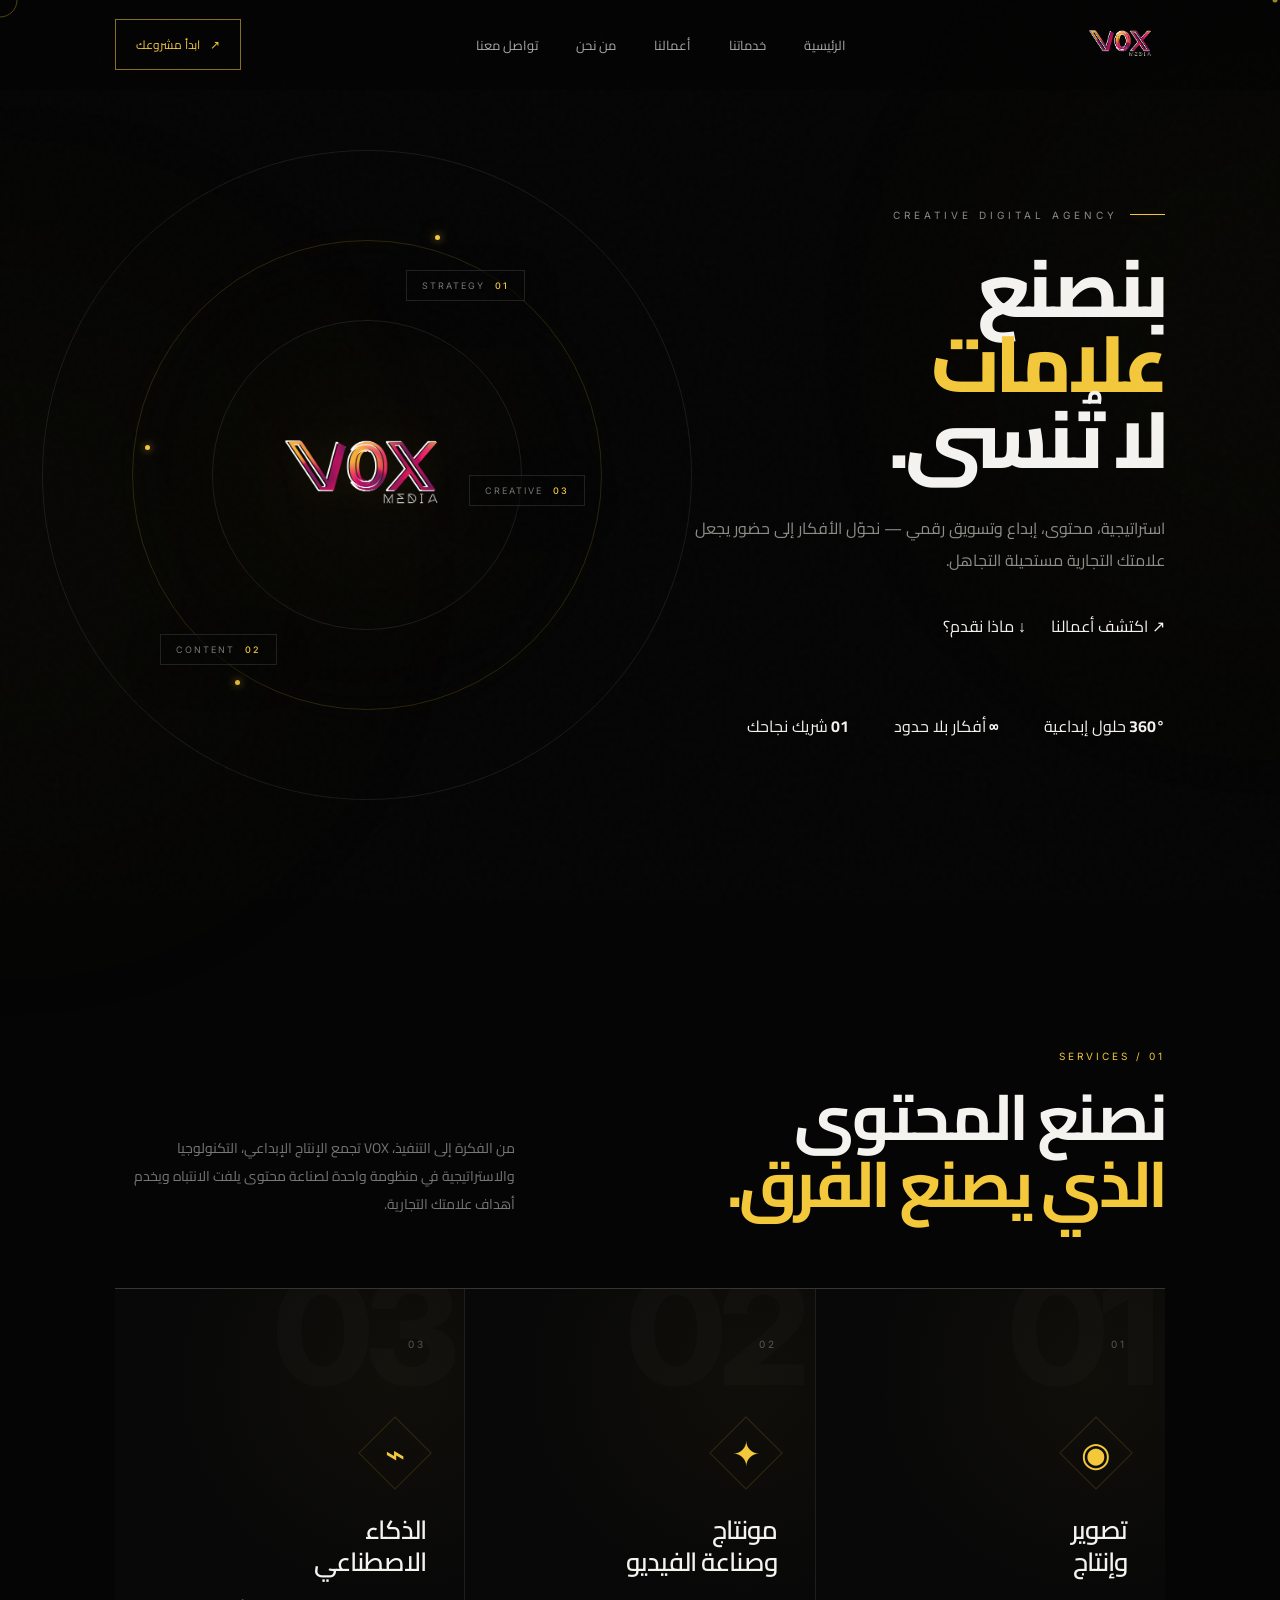
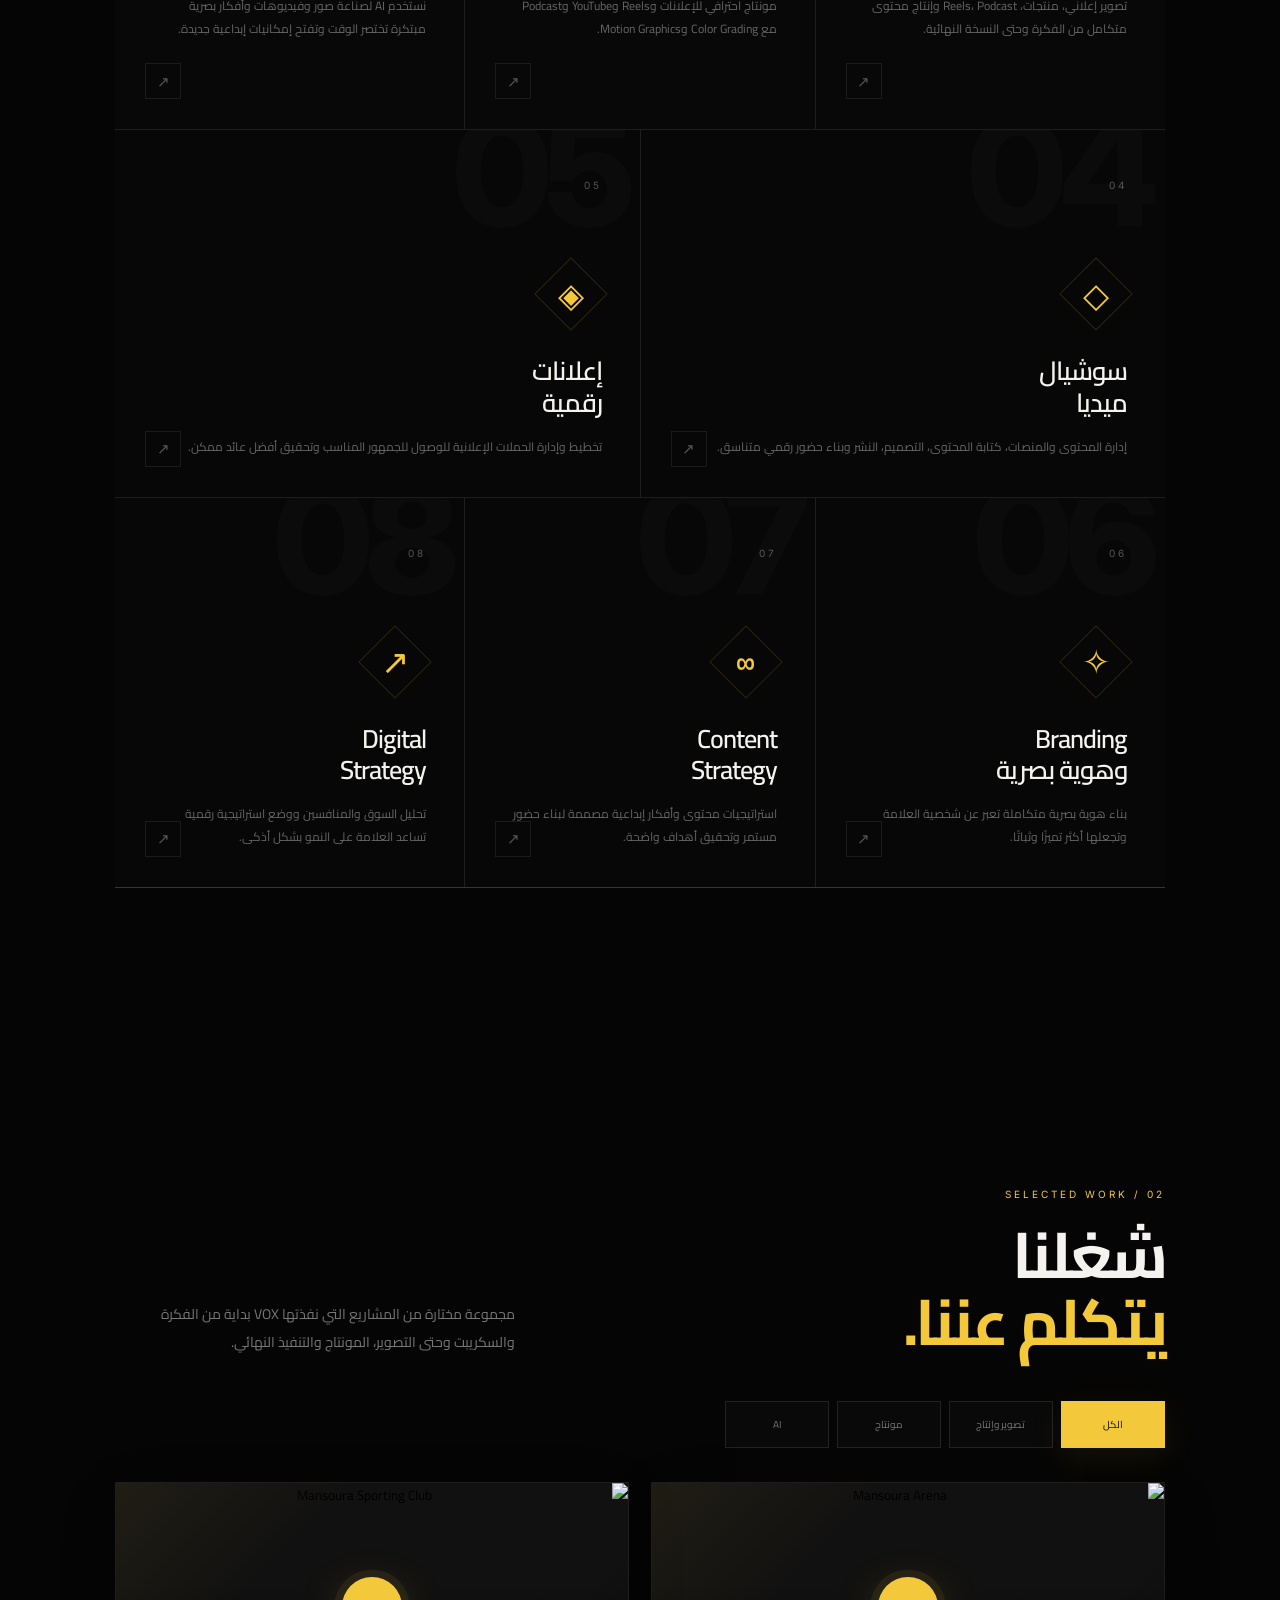
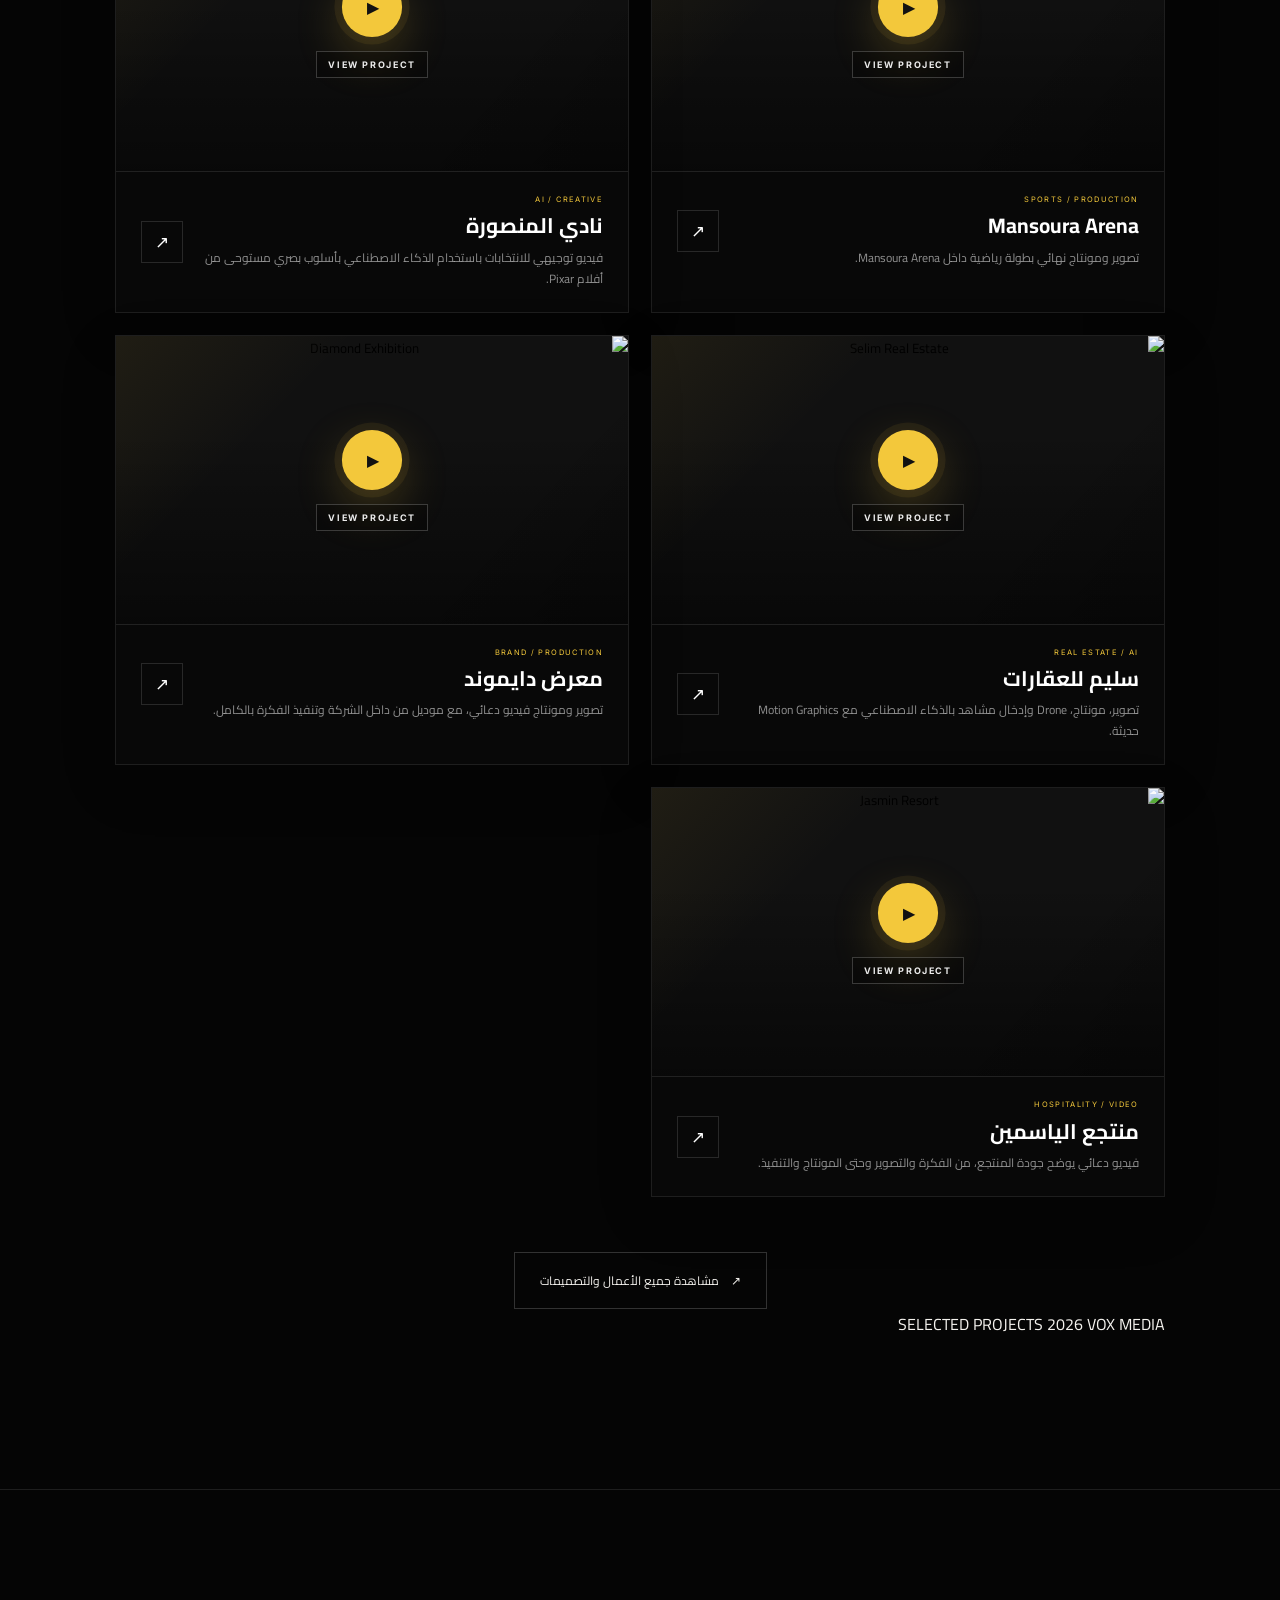
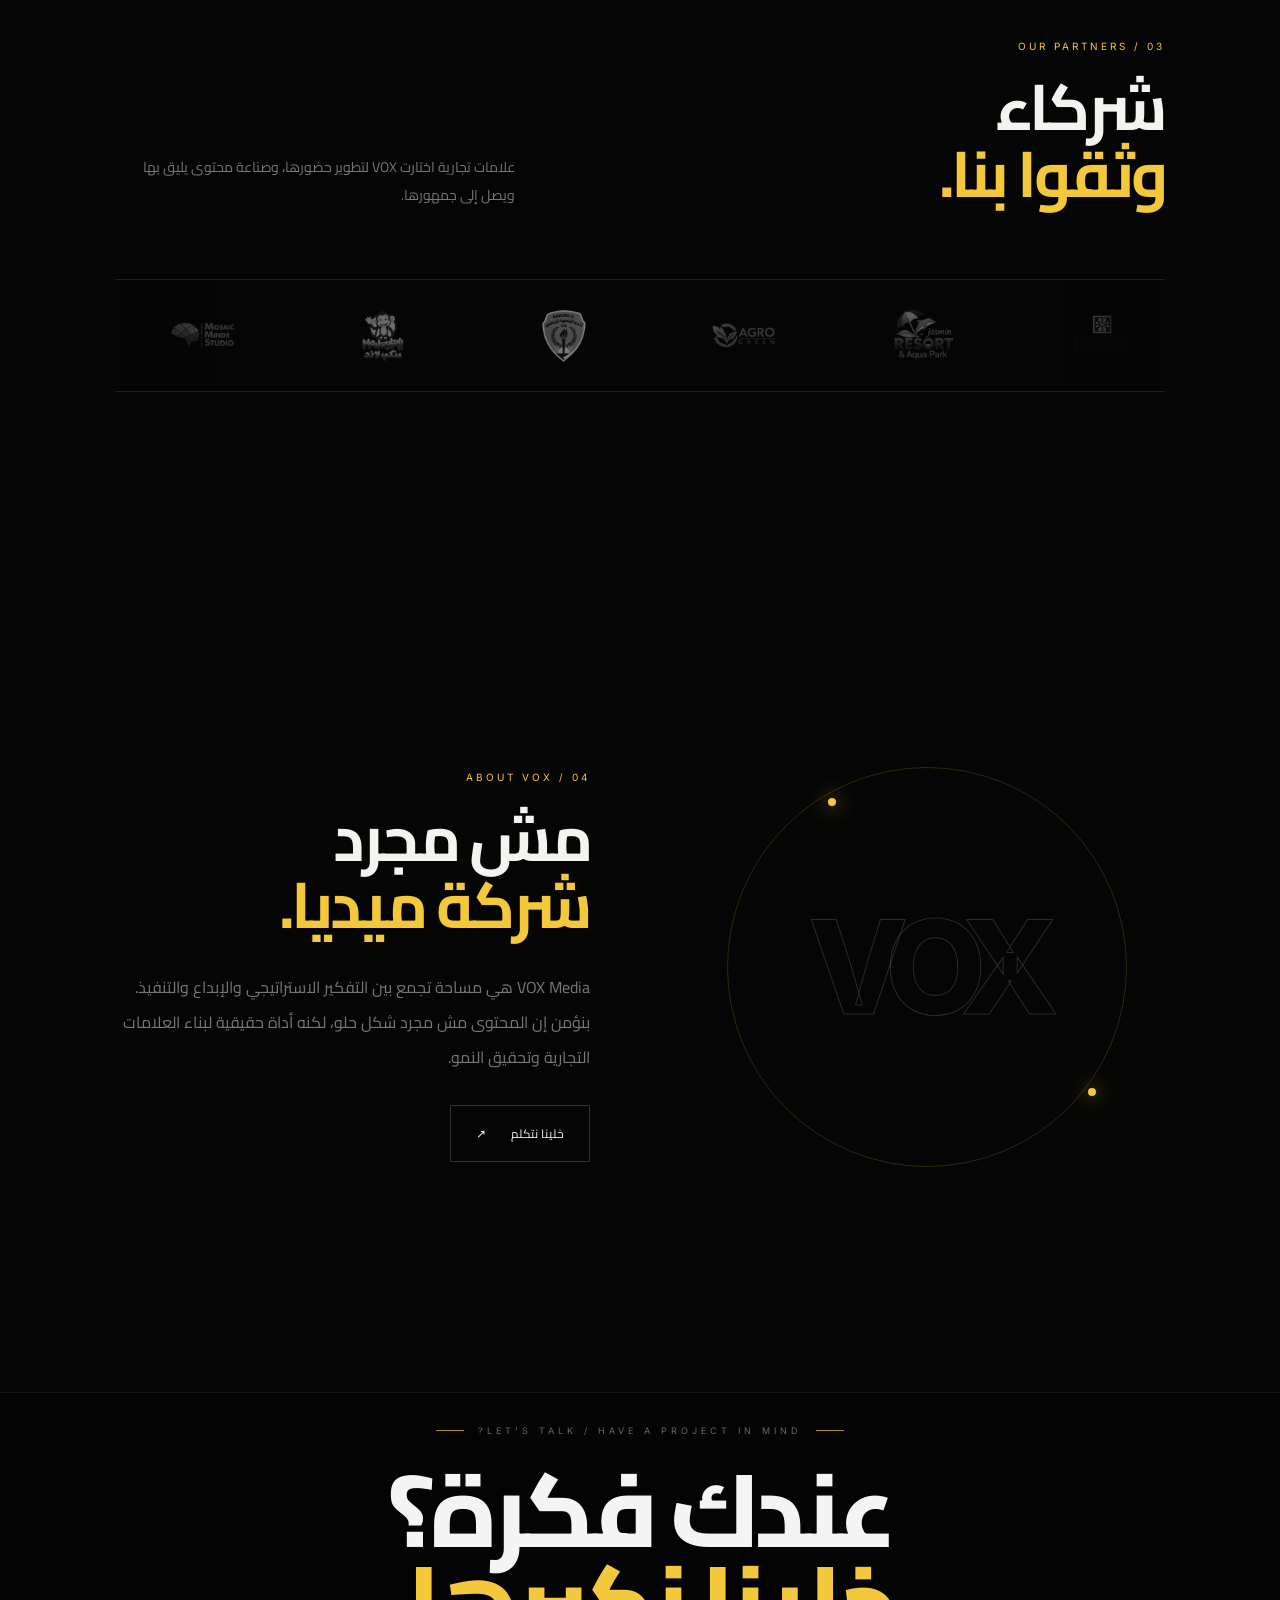
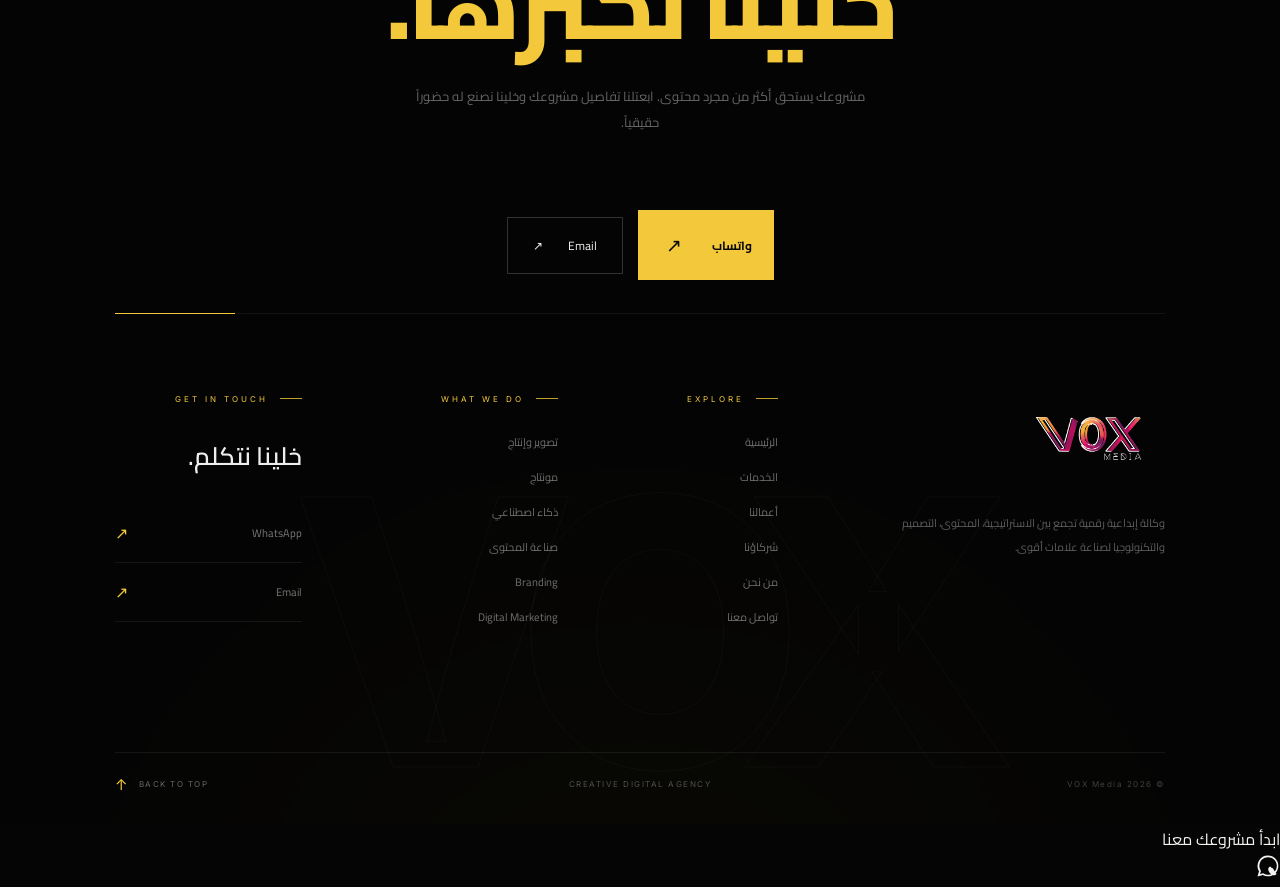
==== index.html @ 4f564983 "Update index.html" ====
<!DOCTYPE html>
<html lang="ar" dir="rtl">
<head>
    <meta charset="UTF-8">
    <meta name="viewport" content="width=device-width, initial-scale=1.0">

    <title>VOX Media | Creative Digital Agency</title>

    <!-- =====================================================
         SEO & OPEN GRAPH (SOCIAL SHARING PREVIEWS)
    ====================================================== -->
    <meta name="title" content="VOX Media | Creative Digital Agency">
    <meta name="description" content="وكالة إبداعية رقمية متخصصة في إنتاج وتصوير الفيديو، المونتاج، تقنيات الذكاء الاصطناعي، وبناء الهوية البصرية.">

    <!-- Open Graph / Facebook / WhatsApp -->
    <meta property="og:type" content="website">
    <meta property="og:url" content="https://vox-media-eg.vercel.app/">
    <meta property="og:title" content="VOX Media | Creative Digital Agency">
    <meta property="og:description" content="وكالة إبداعية رقمية متخصصة في إنتاج وتصوير الفيديو، المونتاج، تقنيات الذكاء الاصطناعي، وبناء الهوية البصرية.">
    <meta property="og:image" content="https://vox-media-eg.vercel.app/assets/images/vox-logo.png">
    <meta property="og:image:alt" content="VOX Media Logo">
    <meta property="og:site_name" content="VOX Media">

    <!-- Twitter Cards -->
    <meta name="twitter:card" content="summary_large_image">
    <meta name="twitter:url" content="https://vox-media-eg.vercel.app/">
    <meta name="twitter:title" content="VOX Media | Creative Digital Agency">
    <meta name="twitter:description" content="بنصنع علامات لا تُنسى. استراتيجية، إنتاج مرئي، ومحتوى يصنع الفارق.">
    <meta name="twitter:image" content="https://vox-media-eg.vercel.app/assets/images/vox-logo.png">

    <!-- Fonts & Preconnect -->
    <link rel="preconnect" href="https://fonts.googleapis.com">
    <link rel="preconnect" href="https://fonts.gstatic.com" crossorigin>
    <link href="https://fonts.googleapis.com/css2?family=Cairo:wght@400;500;600;700;800;900&family=Inter:wght@300;400;500;600;700;800&display=swap" rel="stylesheet">

    <link rel="stylesheet" href="style.css">
    <link rel="preconnect" href="https://www.youtube-nocookie.com">
    <link rel="preconnect" href="https://i.ytimg.com">
</head>


<body>

    <!-- =====================================================
         CUSTOM CURSOR
    ====================================================== -->

    <div class="cursor"></div>
    <div class="cursor-ring"></div>


    <!-- =====================================================
         BACKGROUND
    ====================================================== -->

    <div class="noise"></div>

    <div class="gold-glow glow-one"></div>
    <div class="gold-glow glow-two"></div>


    <!-- =====================================================
         HEADER
    ====================================================== -->

    <header class="header">

        <a href="#home" class="logo">
            <img
                src="assets/images/vox-logo.png"
                alt="VOX Media"
            >
        </a>


        <nav class="nav">

            <a href="#home" class="active">
                الرئيسية
            </a>

            <a href="#services">
                خدماتنا
            </a>

            <a href="work.html">
                أعمالنا
            </a>

            <a href="#about">
                من نحن
            </a>

            <a href="#contact">
                تواصل معنا
            </a>

        </nav>


        <a
            href="#contact"
            class="header-cta"
        >
            <span>↗</span>
            ابدأ مشروعك
        </a>


        <button
            class="menu-btn"
            aria-label="Menu"
        >
            <span></span>
            <span></span>
        </button>

    </header>



    <!-- =====================================================
         MAIN
    ====================================================== -->

    <main id="home">


        <!-- =================================================
             HERO
        ================================================== -->

        <section class="hero">


            <!-- LEFT VISUAL -->

            <div class="hero-visual">

                <div class="orbit orbit-outer"></div>

                <div class="orbit orbit-middle"></div>

                <div class="orbit orbit-inner"></div>


                <div class="orbit-dot dot-one"></div>

                <div class="orbit-dot dot-two"></div>

                <div class="orbit-dot dot-three"></div>


                <div class="visual-label label-top">

                    <span>
                        STRATEGY
                    </span>

                    <b>
                        01
                    </b>

                </div>


                <div class="visual-label label-left">

                    <span>
                        CONTENT
                    </span>

                    <b>
                        02
                    </b>

                </div>


                <div class="visual-label label-right">

                    <span>
                        CREATIVE
                    </span>

                    <b>
                        03
                    </b>

                </div>


                <div class="vox-center">

                    <div class="vox-glow"></div>

                    <img
                        src="assets/images/vox-logo.png"
                        alt="VOX"
                    >

                </div>

            </div>



            <!-- RIGHT CONTENT -->

            <div class="hero-content">

                <div class="eyebrow">

                    <span></span>

                    CREATIVE DIGITAL AGENCY

                </div>


                <h1>

                    بنصنع

                    <strong>
                        علامات
                    </strong>

                    <em>
                        لا تُنسى.
                    </em>

                </h1>


                <p>

                    استراتيجية، محتوى، إبداع وتسويق رقمي —
                    نحوّل الأفكار إلى حضور يجعل علامتك التجارية
                    مستحيلة التجاهل.

                </p>


                <div class="hero-actions">

                    <a
                        href="work.html"
                        class="primary-btn"
                    >

                        <span>
                            ↗
                        </span>

                        اكتشف أعمالنا

                    </a>


                    <a
                        href="#services"
                        class="text-btn"
                    >

                        <span>
                            ↓
                        </span>

                        ماذا نقدم؟

                    </a>

                </div>


                <div class="hero-stats">

                    <div>

                        <strong>
                            360°
                        </strong>

                        <span>
                            حلول إبداعية
                        </span>

                    </div>


                    <div>

                        <strong>
                            ∞
                        </strong>

                        <span>
                            أفكار بلا حدود
                        </span>

                    </div>


                    <div>

                        <strong>
                            01
                        </strong>

                        <span>
                            شريك نجاحك
                        </span>

                    </div>

                </div>

            </div>

        </section>



        <!-- =================================================
             SERVICES
        ================================================== -->

        <section
            class="services section"
            id="services"
        >


            <div class="section-head">

                <div>

                    <span class="section-number">
                        01 / SERVICES
                    </span>


                    <h2>

                        نصنع المحتوى<br>

                        <strong>
                            الذي يصنع الفرق.
                        </strong>

                    </h2>

                </div>


                <p>

                    من الفكرة إلى التنفيذ، VOX تجمع الإنتاج الإبداعي،
                    التكنولوجيا والاستراتيجية في منظومة واحدة لصناعة
                    محتوى يلفت الانتباه ويخدم أهداف علامتك التجارية.

                </p>

            </div>



            <div class="services-grid">


                <!-- 01 -->

                <a href="services/production.html" class="service-card featured">

                    <span
                        class="service-number"
                        data-number="01"
                    >
                        01
                    </span>


                    <div class="service-icon">
                        ◉
                    </div>


                    <h3>

                        تصوير<br>
                        وإنتاج

                    </h3>


                    <p>

                        تصوير إعلاني، منتجات، Reels، Podcast
                        وإنتاج محتوى متكامل من الفكرة وحتى النسخة النهائية.

                    </p>


                    <span class="card-arrow">
                        ↗
                    </span>

                </a>



                <!-- 02 -->

                <a href="services/video-editing.html" class="service-card featured">

                    <span
                        class="service-number"
                        data-number="02"
                    >
                        02
                    </span>


                    <div class="service-icon">
                        ✦
                    </div>


                    <h3>

                        مونتاج<br>
                        وصناعة الفيديو

                    </h3>


                    <p>

                        مونتاج احترافي للإعلانات وReels وYouTube
                        وPodcast مع Color Grading وMotion Graphics.

                    </p>


                    <span class="card-arrow">
                        ↗
                    </span>

                </a>



                <!-- 03 -->

                <a href="services/ai.html" class="service-card featured">

                    <span
                        class="service-number"
                        data-number="03"
                    >
                        03
                    </span>


                    <div class="service-icon">
                        ⌁
                    </div>


                    <h3>

                        الذكاء<br>
                        الاصطناعي

                    </h3>


                    <p>

                        نستخدم AI لصناعة صور وفيديوهات وأفكار بصرية
                        مبتكرة تختصر الوقت وتفتح إمكانيات إبداعية جديدة.

                    </p>


                    <span class="card-arrow">
                        ↗
                    </span>

                </a>



                <!-- 04 -->

                <a href="services/social-media.html" class="service-card">

                    <span
                        class="service-number"
                        data-number="04"
                    >
                        04
                    </span>


                    <div class="service-icon">
                        ◇
                    </div>


                    <h3>

                        سوشيال<br>
                        ميديا

                    </h3>


                    <p>

                        إدارة المحتوى والمنصات، كتابة المحتوى،
                        التصميم، النشر وبناء حضور رقمي متناسق.

                    </p>


                    <span class="card-arrow">
                        ↗
                    </span>

                </a>



                <!-- 05 -->

                <a href="services/paid-ads.html" class="service-card">

                    <span
                        class="service-number"
                        data-number="05"
                    >
                        05
                    </span>


                    <div class="service-icon">
                        ◈
                    </div>


                    <h3>

                        إعلانات<br>
                        رقمية

                    </h3>


                    <p>

                        تخطيط وإدارة الحملات الإعلانية للوصول
                        للجمهور المناسب وتحقيق أفضل عائد ممكن.

                    </p>


                    <span class="card-arrow">
                        ↗
                    </span>

                </a>



                <!-- 06 -->

                <a href="services/branding.html" class="service-card">

                    <span
                        class="service-number"
                        data-number="06"
                    >
                        06
                    </span>


                    <div class="service-icon">
                        ✧
                    </div>


                    <h3>

                        Branding<br>
                        وهوية بصرية

                    </h3>


                    <p>

                        بناء هوية بصرية متكاملة تعبر عن شخصية
                        العلامة وتجعلها أكثر تميزًا وثباتًا.

                    </p>


                    <span class="card-arrow">
                        ↗
                    </span>

                </a>



                <!-- 07 -->

                <a href="services/content-strategy.html" class="service-card">

                    <span
                        class="service-number"
                        data-number="07"
                    >
                        07
                    </span>


                    <div class="service-icon">
                        ∞
                    </div>


                    <h3>

                        Content<br>
                        Strategy

                    </h3>


                    <p>

                        استراتيجيات محتوى وأفكار إبداعية مصممة
                        لبناء حضور مستمر وتحقيق أهداف واضحة.

                    </p>


                    <span class="card-arrow">
                        ↗
                    </span>

                </a>



                <!-- 08 -->

                <a href="services/digital-strategy.html" class="service-card">

                    <span
                        class="service-number"
                        data-number="08"
                    >
                        08
                    </span>


                    <div class="service-icon">
                        ↗
                    </div>


                    <h3>

                        Digital<br>
                        Strategy

                    </h3>


                    <p>

                        تحليل السوق والمنافسين ووضع استراتيجية
                        رقمية تساعد العلامة على النمو بشكل أذكى.

                    </p>


                    <span class="card-arrow">
                        ↗
                    </span>

                </a>

            </div>

        </section>



        <!-- =================================================
             WORK / SELECTED PROJECTS
        ================================================== -->

        <section
            class="work section"
            id="work"
        >


            <!-- WORK HEADER -->

            <div class="section-head work-head">

                <div>

                    <span class="section-number">
                        02 / SELECTED WORK
                    </span>


                    <h2>

                        شغلنا<br>

                        <strong>
                            يتكلم عننا.
                        </strong>

                    </h2>

                </div>


                <p>

                    مجموعة مختارة من المشاريع التي نفذتها VOX
                    بداية من الفكرة والسكريبت وحتى التصوير،
                    المونتاج والتنفيذ النهائي.

                </p>

            </div>



            <!-- FILTERS -->

            <div
                class="work-filters"
                role="tablist"
                aria-label="Work filters"
            >

                <button
                    class="work-filter active"
                    data-filter="all"
                    type="button"
                >
                    الكل
                </button>


                <button
                    class="work-filter"
                    data-filter="production"
                    type="button"
                >
                    تصوير وإنتاج
                </button>


                <button
                    class="work-filter"
                    data-filter="editing"
                    type="button"
                >
                    مونتاج
                </button>


                <button
                    class="work-filter"
                    data-filter="ai"
                    type="button"
                >
                    AI
                </button>

            </div>



            <!-- PROJECT GRID -->

            <div class="work-grid">


                <!-- =================================================
                     PROJECT 01
                ================================================== -->

                <article
                    class="work-card"
                    data-category="production editing"
                >

                    <button
                        class="work-media"
                        type="button"
                        data-video="f4DGQejmsPk"
                        data-title="Mansoura Arena"
                        data-client="Mansoura Arena"
                        data-type="تصوير ومونتاج"
                        aria-label="مشاهدة مشروع Mansoura Arena"
                    >

                        <img
                            src="https://img.youtube.com/vi/f4DGQejmsPk/maxresdefault.jpg"
                            alt="Mansoura Arena"
                            loading="lazy"
                        >


                        <div class="work-overlay">

                            <span class="work-play">
                                ▶
                            </span>


                            <span class="work-view">
                                VIEW PROJECT
                            </span>

                        </div>

                    </button>



                    <div class="work-info">

                        <div>

                            <span class="work-category">
                                SPORTS / PRODUCTION
                            </span>


                            <h3>
                                Mansoura Arena
                            </h3>


                            <p>
                                تصوير ومونتاج نهائي بطولة رياضية
                                داخل Mansoura Arena.
                            </p>

                        </div>


                        <button
                            class="work-open"
                            type="button"
                            data-video="f4DGQejmsPk"
                            data-title="Mansoura Arena"
                            data-client="Mansoura Arena"
                            data-type="تصوير ومونتاج"
                        >
                            ↗
                        </button>

                    </div>

                </article>



                <!-- =================================================
                     PROJECT 02
                ================================================== -->

                <article
                    class="work-card"
                    data-category="ai production"
                >

                    <button
                        class="work-media"
                        type="button"
                        data-video="5H7-wrzXO30"
                        data-title="Mansoura Sporting Club"
                        data-client="Mansoura Sporting Club"
                        data-type="AI Production"
                        aria-label="مشاهدة مشروع نادي المنصورة"
                    >

                        <img
                            src="https://img.youtube.com/vi/5H7-wrzXO30/maxresdefault.jpg"
                            alt="Mansoura Sporting Club"
                            loading="lazy"
                        >


                        <div class="work-overlay">

                            <span class="work-play">
                                ▶
                            </span>


                            <span class="work-view">
                                VIEW PROJECT
                            </span>

                        </div>

                    </button>



                    <div class="work-info">

                        <div>

                            <span class="work-category">
                                AI / CREATIVE
                            </span>


                            <h3>
                                نادي المنصورة
                            </h3>


                            <p>
                                فيديو توجيهي للانتخابات باستخدام
                                الذكاء الاصطناعي بأسلوب بصري مستوحى من أفلام Pixar.
                            </p>

                        </div>


                        <button
                            class="work-open"
                            type="button"
                            data-video="5H7-wrzXO30"
                            data-title="Mansoura Sporting Club"
                            data-client="Mansoura Sporting Club"
                            data-type="AI Production"
                        >
                            ↗
                        </button>

                    </div>

                </article>



                <!-- =================================================
                     PROJECT 03
                ================================================== -->

                <article
                    class="work-card"
                    data-category="production editing ai"
                >

                    <button
                        class="work-media"
                        type="button"
                        data-video="ftC0Dz3Xj14"
                        data-title="Selim Real Estate"
                        data-client="Selim Real Estate"
                        data-type="تصوير + مونتاج + AI"
                        aria-label="مشاهدة مشروع سليم للعقارات"
                    >

                        <img
                            src="https://img.youtube.com/vi/ftC0Dz3Xj14/maxresdefault.jpg"
                            alt="Selim Real Estate"
                            loading="lazy"
                        >


                        <div class="work-overlay">

                            <span class="work-play">
                                ▶
                            </span>


                            <span class="work-view">
                                VIEW PROJECT
                            </span>

                        </div>

                    </button>



                    <div class="work-info">

                        <div>

                            <span class="work-category">
                                REAL ESTATE / AI
                            </span>


                            <h3>
                                سليم للعقارات
                            </h3>


                            <p>
                                تصوير، مونتاج، Drone وإدخال مشاهد
                                بالذكاء الاصطناعي مع Motion Graphics حديثة.
                            </p>

                        </div>


                        <button
                            class="work-open"
                            type="button"
                            data-video="ftC0Dz3Xj14"
                            data-title="Selim Real Estate"
                            data-client="Selim Real Estate"
                            data-type="تصوير + مونتاج + AI"
                        >
                            ↗
                        </button>

                    </div>

                </article>



                <!-- =================================================
                     PROJECT 04
                ================================================== -->

                <article
                    class="work-card"
                    data-category="production editing"
                >

                    <button
                        class="work-media"
                        type="button"
                        data-video="Z7X1bIGetuE"
                        data-title="Diamond Exhibition"
                        data-client="Diamond"
                        data-type="تصوير ومونتاج"
                        aria-label="مشاهدة مشروع معرض دايموند"
                    >

                        <img
                            src="https://img.youtube.com/vi/Z7X1bIGetuE/maxresdefault.jpg"
                            alt="Diamond Exhibition"
                            loading="lazy"
                        >


                        <div class="work-overlay">

                            <span class="work-play">
                                ▶
                            </span>


                            <span class="work-view">
                                VIEW PROJECT
                            </span>

                        </div>

                    </button>



                    <div class="work-info">

                        <div>

                            <span class="work-category">
                                BRAND / PRODUCTION
                            </span>


                            <h3>
                                معرض دايموند
                            </h3>


                            <p>
                                تصوير ومونتاج فيديو دعائي،
                                مع موديل من داخل الشركة وتنفيذ الفكرة بالكامل.
                            </p>

                        </div>


                        <button
                            class="work-open"
                            type="button"
                            data-video="Z7X1bIGetuE"
                            data-title="Diamond Exhibition"
                            data-client="Diamond"
                            data-type="تصوير ومونتاج"
                        >
                            ↗
                        </button>

                    </div>

                </article>



                <!-- =================================================
                     PROJECT 05
                ================================================== -->

                <article
                    class="work-card"
                    data-category="production editing"
                >

                    <button
                        class="work-media"
                        type="button"
                        data-video="GDvqPmsD-v0"
                        data-title="Jasmin Resort"
                        data-client="Jasmin Resort"
                        data-type="تصوير ومونتاج"
                        aria-label="مشاهدة مشروع الياسمين"
                    >

                        <img
                            src="https://img.youtube.com/vi/GDvqPmsD-v0/maxresdefault.jpg"
                            alt="Jasmin Resort"
                            loading="lazy"
                        >


                        <div class="work-overlay">

                            <span class="work-play">
                                ▶
                            </span>


                            <span class="work-view">
                                VIEW PROJECT
                            </span>

                        </div>

                    </button>



                    <div class="work-info">

                        <div>

                            <span class="work-category">
                                HOSPITALITY / VIDEO
                            </span>


                            <h3>
                                منتجع الياسمين
                            </h3>


                            <p>
                                فيديو دعائي يوضح جودة المنتجع،
                                من الفكرة والتصوير وحتى المونتاج والتنفيذ.
                            </p>

                        </div>


                        <button
                            class="work-open"
                            type="button"
                            data-video="GDvqPmsD-v0"
                            data-title="Jasmin Resort"
                            data-client="Jasmin Resort"
                            data-type="تصوير ومونتاج"
                        >
                            ↗
                        </button>

                    </div>

                </article>

            </div>



            <!-- VIEW ALL WORK BUTTON -->

            <div class="work-all-link">

                <a href="work.html" class="outline-btn">

                    <span>↗</span>
                    مشاهدة جميع الأعمال والتصميمات

                </a>

            </div>



            <!-- WORK FOOTNOTE -->

            <div class="work-bottom">

                <span>
                    SELECTED PROJECTS
                </span>

                <span>
                    2026
                </span>

                <span>
                    VOX MEDIA
                </span>

            </div>

        </section>



        <!-- =================================================
             PARTNERS
        ================================================== -->

        <section
            class="partners section"
            id="partners"
        >

            <div class="section-head partners-head">

                <div>

                    <span class="section-number">
                        03 / OUR PARTNERS
                    </span>


                    <h2>

                        شركاء<br>

                        <strong>
                            وثقوا بنا.
                        </strong>

                    </h2>

                </div>


                <p>

                    علامات تجارية اختارت VOX لتطوير حضورها،
                    وصناعة محتوى يليق بها ويصل إلى جمهورها.

                </p>

            </div>



            <div class="partners-showcase">

                <div class="partners-track">


                    <div class="partner-logo">

                        <img
                            src="assets/images/el-fayomi.png"
                            alt="El Fayomi"
                        >

                    </div>


                    <div class="partner-logo">

                        <img
                            src="assets/images/jasmin-resort.png"
                            alt="Jasmin Resort"
                        >

                    </div>


                    <div class="partner-logo">

                        <img
                            src="assets/images/agro-green.png"
                            alt="Agro Green"
                        >

                    </div>


                    <div class="partner-logo">

                        <img
                            src="assets/images/mansoura-sc.png"
                            alt="Mansoura Sporting Club"
                        >

                    </div>


                    <div class="partner-logo">

                        <img
                            src="assets/images/monkeyland.png"
                            alt="Monkeyland"
                        >

                    </div>


                    <div class="partner-logo">

                        <img
                            src="assets/images/mosaic-minds.png"
                            alt="Mosaic Minds Studio"
                        >

                    </div>



                    <!-- DUPLICATE -->

                    <div class="partner-logo">

                        <img
                            src="assets/images/el-fayomi.png"
                            alt="El Fayomi"
                        >

                    </div>


                    <div class="partner-logo">

                        <img
                            src="assets/images/jasmin-resort.png"
                            alt="Jasmin Resort"
                        >

                    </div>


                    <div class="partner-logo">

                        <img
                            src="assets/images/agro-green.png"
                            alt="Agro Green"
                        >

                    </div>


                    <div class="partner-logo">

                        <img
                            src="assets/images/mansoura-sc.png"
                            alt="Mansoura Sporting Club"
                        >

                    </div>


                    <div class="partner-logo">

                        <img
                            src="assets/images/monkeyland.png"
                            alt="Monkeyland"
                        >

                    </div>


                    <div class="partner-logo">

                        <img
                            src="assets/images/mosaic-minds.png"
                            alt="Mosaic Minds Studio"
                        >

                    </div>

                </div>

            </div>

        </section>



        <!-- =================================================
             ABOUT
        ================================================== -->

        <section
            class="about section"
            id="about"
        >


            <div class="about-visual">

                <div class="about-number">
                    VOX
                </div>

                <div class="about-circle"></div>

            </div>



            <div class="about-content">

                <span class="section-number">
                    04 / ABOUT VOX
                </span>


                <h2>

                    مش مجرد<br>

                    <strong>
                        شركة ميديا.
                    </strong>

                </h2>


                <p>

                    VOX Media هي مساحة تجمع بين التفكير الاستراتيجي
                    والإبداع والتنفيذ. بنؤمن إن المحتوى مش مجرد شكل حلو،
                    لكنه أداة حقيقية لبناء العلامات التجارية وتحقيق النمو.

                </p>


                <a
                    href="#contact"
                    class="outline-btn"
                >

                    خلينا نتكلم

                    <span>
                        ↗
                    </span>

                </a>

            </div>

        </section>




    </main>



    <!-- =====================================================
         VIDEO MODAL
    ====================================================== -->

    <div
        class="work-modal"
        id="workModal"
        aria-hidden="true"
    >

        <div class="work-modal-backdrop"></div>


        <div
            class="work-modal-container"
            role="dialog"
            aria-modal="true"
            aria-label="Project video"
        >

            <button
                class="work-modal-close"
                id="workModalClose"
                type="button"
                aria-label="Close"
            >
                ×
            </button>


            <div class="work-modal-video">

                <div
                    class="work-video-loader"
                    id="workVideoLoader"
                >
                    <span></span>
                </div>

            </div>


            <div class="work-modal-info">

                <div>

                    <span
                        class="work-modal-category"
                        id="workModalType"
                    >
                        PROJECT
                    </span>


                    <h3
                        id="workModalTitle"
                    >
                        Project Title
                    </h3>

                </div>


                <a
                    href="#"
                    id="workYoutubeLink"
                    target="_blank"
                    rel="noopener"
                    class="work-youtube-link"
                >

                    مشاهدة على YouTube

                    <span>
                        ↗
                    </span>

                </a>

            </div>

        </div>

    </div>



   <!-- =====================================================
         PREMIUM FOOTER & CONTACT
    ====================================================== -->

    <footer class="footer" id="contact">

        <!-- TOP CTA -->
        <div class="footer-cta">

            <span class="footer-eyebrow">
                LET'S TALK / HAVE A PROJECT IN MIND?
            </span>

            <h2>
                عندك فكرة؟
                <span>خلينا نكبرها.</span>
            </h2>

            <p>
                مشروعك يستحق أكثر من مجرد محتوى. ابعتلنا تفاصيل مشروعك وخلينا نصنع له حضوراً حقيقياً.
            </p>

           <div class="contact-actions" style="display: flex; gap: 15px; align-items: center; justify-content: center; flex-wrap: wrap;">
    <a
        href="#"
        class="footer-cta-btn open-quote-modal"
    >
        <span>واتساب</span>
        <b>↗</b>
    </a>

    <a
        href="mailto:ahmedelhaddad2022@gmail.com"
        class="outline-btn"
    >
        Email
        <span>↗</span>
    </a>
</div>
            </div>

        </div>



        <!-- DIVIDER -->

        <div class="footer-divider">

            <span></span>

        </div>



        <!-- FOOTER MAIN -->

        <div class="footer-main">


            <!-- BRAND -->

            <div class="footer-brand">

                <img
                    src="assets/images/vox-logo.png"
                    alt="VOX Media"
                    class="footer-logo"
                >


                <p>

                    وكالة إبداعية رقمية تجمع بين
                    الاستراتيجية، المحتوى، التصميم
                    والتكنولوجيا لصناعة علامات أقوى.

                </p>

            </div>



            <!-- NAVIGATION -->

            <div class="footer-column">

                <span class="footer-label">
                    EXPLORE
                </span>


                <a href="#home">
                    الرئيسية
                </a>


                <a href="#services">
                    الخدمات
                </a>


                <a href="work.html">
                    أعمالنا
                </a>


                <a href="#partners">
                    شركاؤنا
                </a>


                <a href="#about">
                    من نحن
                </a>


                <a href="#contact">
                    تواصل معنا
                </a>

            </div>



            <!-- SERVICES -->

            <div class="footer-column">

                <span class="footer-label">
                    WHAT WE DO
                </span>


                <a href="services/production.html">
                    تصوير وإنتاج
                </a>


                <a href="services/video-editing.html">
                    مونتاج
                </a>


                <a href="services/ai.html">
                    ذكاء اصطناعي
                </a>


                <a href="services/social-media.html">
                    صناعة المحتوى
                </a>


                <a href="services/branding.html">
                    Branding
                </a>


                <a href="services/paid-ads.html">
                    Digital Marketing
                </a>

            </div>



            <!-- CONTACT -->

            <div class="footer-column footer-contact">

                <span class="footer-label">
                    GET IN TOUCH
                </span>


                <h3>
                    خلينا نتكلم.
                </h3>


                <a
                    href="https://wa.me/201069952664"
                    target="_blank"
                    rel="noopener"
                    class="footer-contact-item"
                >

                    <span>
                        WhatsApp
                    </span>

                    <b>
                        ↗
                    </b>

                </a>


                <a
                    href="mailto:ahmedelhaddad2022@gmail.com"
                    class="footer-contact-item"
                >

                    <span>
                        Email
                    </span>

                    <b>
                        ↗
                    </b>

                </a>

            </div>

        </div>



        <!-- GIANT VOX -->

        <div class="footer-giant">
            VOX
        </div>



        <!-- BOTTOM -->

        <div class="footer-bottom">

            <span>
                © 2026 VOX Media
            </span>


            <span>
                CREATIVE DIGITAL AGENCY
            </span>


            <a href="#home">

                BACK TO TOP

                <b>
                    ↑
                </b>

            </a>

        </div>

    </footer>



    <!-- =====================================================
         JAVASCRIPT
    ====================================================== -->

    <script src="script.js"></script>

<!-- =====================================================
     INTERACTIVE QUOTE MODAL
====================================================== -->
<div class="quote-modal" id="quoteModal" aria-hidden="true">
    <div class="quote-modal-backdrop" id="quoteModalBackdrop"></div>

    <div class="quote-modal-dialog" role="dialog" aria-modal="true">
        <button class="quote-modal-close" id="quoteModalClose" type="button" aria-label="إغلاق">×</button>

        <div class="quote-header">
            <span class="quote-badge">START A PROJECT</span>
            <h2>طلب عرض سعر <strong>لمشروعك</strong></h2>
            <p>اختر متطلبات مشروعك وسنقوم بالتواصل معك بالخطة والتكلفة المناسبة.</p>
        </div>

        <form id="quoteForm" class="quote-form">
            
            <!-- STEP 1: SERVICES -->
            <div class="quote-step active" data-step="1">
                <span class="step-indicator">الخطوة 1 من 3 : اختر الخدمات المطلوبة</span>
                
                <div class="quote-options-grid">
                    <label class="quote-option">
                        <input type="checkbox" name="services" value="تصوير وإنتاج فيديو">
                        <span class="option-card">
                            <span class="option-icon">📹</span>
                            <span class="option-title">تصوير وإنتاج</span>
                        </span>
                    </label>

                    <label class="quote-option">
                        <input type="checkbox" name="services" value="مونتاج وصناعة محتوى">
                        <span class="option-card">
                            <span class="option-icon">✂️</span>
                            <span class="option-title">مونتاج وفيديو</span>
                        </span>
                    </label>

                    <label class="quote-option">
                        <input type="checkbox" name="services" value="ذكاء اصطناعي AI">
                        <span class="option-card">
                            <span class="option-icon">⚡</span>
                            <span class="option-title">ذكاء اصطناعي AI</span>
                        </span>
                    </label>

                    <label class="quote-option">
                        <input type="checkbox" name="services" value="إدارة سوشيال ميديا">
                        <span class="option-card">
                            <span class="option-icon">📱</span>
                            <span class="option-title">سوشيال ميديا</span>
                        </span>
                    </label>

                    <label class="quote-option">
                        <input type="checkbox" name="services" value="هوية بصرية Branding">
                        <span class="option-card">
                            <span class="option-icon">🎨</span>
                            <span class="option-title">Branding وهويات</span>
                        </span>
                    </label>

                    <label class="quote-option">
                        <input type="checkbox" name="services" value="إعلانات ممولة Paid Ads">
                        <span class="option-card">
                            <span class="option-icon">🎯</span>
                            <span class="option-title">إعلانات ممولة</span>
                        </span>
                    </label>
                </div>

                <div class="quote-actions">
                    <button type="button" class="gold-btn next-step-btn" data-next="2">المتابعة (تفاصيل المشروع) ↗</button>
                </div>
            </div>

            <!-- STEP 2: BUDGET & TIMELINE -->
            <div class="quote-step" data-step="2">
                <span class="step-indicator">الخطوة 2 من 3 : الميزانية والموعد المتوقع</span>

                <div class="form-group">
                    <label class="input-label">الميزانية التقديرية للمشروع</label>
                    <div class="budget-options">
                        <label class="budget-radio">
                            <input type="radio" name="budget" value="مشروع ناشئ / تجريبي" checked>
                            <span>مشروع ناشئ / تجريبي</span>
                        </label>
                        <label class="budget-radio">
                            <input type="radio" name="budget" value="متوسط / انطلاقة قوية">
                            <span>متوسط / انطلاقة قوية</span>
                        </label>
                        <label class="budget-radio">
                            <input type="radio" name="budget" value="شامل / حملة متكاملة">
                            <span>شامل / حملة متكاملة</span>
                        </label>
                    </div>
                </div>

                <div class="form-group">
                    <label class="input-label" for="projectGoal">نبذة عن الفكرة أو الهدف من المشروع</label>
                    <textarea id="projectGoal" name="goal" rows="3" class="quote-input" placeholder="مثال: محتاجين تصوير Reels ومنتجات لإطلاق براند جديد خلال الشهر القادم..."></textarea>
                </div>

                <div class="quote-actions flex-between">
                    <button type="button" class="outline-btn prev-step-btn" data-prev="1">← السابق</button>
                    <button type="button" class="gold-btn next-step-btn" data-next="3">المتابعة (بيانات التواصل) ↗</button>
                </div>
            </div>

            <!-- STEP 3: CONTACT INFO -->
            <div class="quote-step" data-step="3">
                <span class="step-indicator">الخطوة 3 من 3 : بيانات التواصل</span>

                <div class="form-grid-2">
                    <div class="form-group">
                        <label class="input-label" for="clientName">الاسم الكريم *</label>
                        <input type="text" id="clientName" name="name" class="quote-input" placeholder="اسمك" required>
                    </div>
                    <div class="form-group">
                        <label class="input-label" for="brandName">اسم الشركة أو النشاط</label>
                        <input type="text" id="brandName" name="brand" class="quote-input" placeholder="مثال: مطعم / متجر / شركة...">
                    </div>
                </div>

                <div class="form-group">
                    <label class="input-label" for="clientPhone">رقم الواتساب / الهاتف *</label>
                    <input type="tel" id="clientPhone" name="phone" class="quote-input" placeholder="010xxxxxxxx" required>
                </div>

                <div class="quote-actions flex-between">
                    <button type="button" class="outline-btn prev-step-btn" data-prev="2">← السابق</button>
                    <button type="submit" class="gold-btn submit-quote-btn">إرسال عبر واتساب مباشرة ↗</button>
                </div>
            </div>

        </form>
    </div>
</div>

    <!-- FLOATING WHATSAPP BUTTON -->
<a href="#" class="floating-whatsapp open-quote-modal" aria-label="تواصل معنا عبر واتساب">
    <span class="whatsapp-tooltip">ابدأ مشروعك معنا</span>
    <div class="whatsapp-icon-wrapper">
        <svg viewBox="0 0 32 32" width="24" height="24" fill="currentColor">
            <path d="M16 2a13.9 13.9 0 0 0-12 21L2 30l7.2-1.9A13.9 13.9 0 1 0 16 2zm0 25.5a11.5 11.5 0 0 1-5.9-1.6l-.4-.3-4.3 1.1 1.2-4.2-.3-.4A11.6 11.6 0 1 1 16 27.5zm6.4-8.6c-.3-.2-2-.1-2.3-1.1s-.6-.9-.8-.9h-.7a1.4 1.4 0 0 0-1 .5 4.3 4.3 0 0 0-1.3 3.2 7.5 7.5 0 0 0 1.6 4 9.1 9.1 0 0 0 3.5 3.1c1.9.8 2.6.7 3.5.6a3 3 0 0 0 2-1.4 2.5 2.5 0 0 0 .2-1.4c-.2-.3-.5-.4-.9-.6z"/>
        </svg>
    </div>
</a>
    
</body>

</html>
---- style.css ----
:root {
    --black: #050505;
    --black-soft: #090909;
    --white: #f5f3ef;
    --gray: #9b9994;
    --line: rgba(255,255,255,.10);
    --gold: #f3c83b;
    --gold-soft: rgba(243,200,59,.18);
}

* {
    margin: 0;
    padding: 0;
    box-sizing: border-box;
}

html {
    scroll-behavior: smooth;
}

body {
    background: var(--black);
    color: var(--white);
    font-family: "Cairo", sans-serif;
    overflow-x: hidden;
}

a {
    color: inherit;
    text-decoration: none;
}

button {
    font-family: inherit;
}


/* =========================
   BACKGROUND
========================= */

.noise {
    position: fixed;
    inset: 0;
    pointer-events: none;
    z-index: 100;
    opacity: .035;
    background-image: url("data:image/svg+xml,%3Csvg viewBox='0 0 180 180' xmlns='http://www.w3.org/2000/svg'%3E%3Cfilter id='n'%3E%3CfeTurbulence type='fractalNoise' baseFrequency='.9' numOctaves='3' stitchTiles='stitch'/%3E%3C/filter%3E%3Crect width='100%25' height='100%25' filter='url(%23n)' opacity='.5'/%3E%3C/svg%3E");
}

.gold-glow {
    position: fixed;
    width: 500px;
    height: 500px;
    border-radius: 50%;
    background: var(--gold);
    filter: blur(180px);
    opacity: .035;
    pointer-events: none;
}

.glow-one {
    top: 10%;
    right: -250px;
}

.glow-two {
    bottom: 10%;
    left: -250px;
}


/* =========================
   HEADER
========================= */

.header {
    position: fixed;
    top: 0;
    left: 0;
    right: 0;
    height: 90px;
    padding: 0 9%;
    display: flex;
    align-items: center;
    justify-content: space-between;
    z-index: 9990;

    background: rgba(5, 5, 5, 0.35);
    backdrop-filter: blur(0px);
    -webkit-backdrop-filter: blur(0px);

    border-bottom: 1px solid transparent;

    transition:
        background .4s ease,
        backdrop-filter .4s ease,
        -webkit-backdrop-filter .4s ease,
        border-color .4s ease,
        height .4s ease;
}

.header {
    position: fixed;
    top: 0;
    left: 0;
    right: 0;
    height: 90px;
    padding: 0 9%;
    display: flex;
    align-items: center;
    justify-content: space-between;
    z-index: 9990;

    background: rgba(5, 5, 5, 0.35);
    backdrop-filter: blur(0px);
    -webkit-backdrop-filter: blur(0px);

    border-bottom: 1px solid transparent;

    transition:
        background .4s ease,
        backdrop-filter .4s ease,
        -webkit-backdrop-filter .4s ease,
        border-color .4s ease,
        height .4s ease;
}
.header.scrolled {
    height: 78px;

    background: rgba(5, 5, 5, 0.88);

    backdrop-filter: blur(14px);
    -webkit-backdrop-filter: blur(14px);

    border-bottom-color: rgba(243, 200, 59, .12);
}

.logo img {
    width: 85px;
    display: block;
}

.nav {
    display: flex;
    align-items: center;
    gap: 38px;
}

.nav a {
    color: #aaa;
    font-size: 13px;
    transition: .3s ease;
}

.nav a:hover,
.nav a.active {
    color: white;
}

.header-cta {
    border: 1px solid rgba(243,200,59,.55);
    padding: 13px 20px;
    font-size: 12px;
    color: var(--gold);
    transition: .35s;
}

.header-cta span {
    margin-left: 7px;
}

.header-cta:hover {
    background: var(--gold);
    color: #111;
}

.menu-btn {
    display: none;
    background: none;
    border: 0;
}

.menu-btn span {
    display: block;
    width: 28px;
    height: 1px;
    background: white;
    margin: 7px;
}


/* =========================
   HERO — PREMIUM MOTION
========================= */

.hero {
    min-height: 100vh;
    padding: 120px 9% 70px;
    display: grid;
    grid-template-columns: 1fr 1fr;
    align-items: center;
    gap: 40px;
    position: relative;
    overflow: hidden;
}

.hero-content {
    order: 1;
    position: relative;
    z-index: 5;
    text-align: right;

    animation: heroContentIn 1.2s cubic-bezier(.16,1,.3,1) both;
}

.hero-visual {
    order: 2;
    height: 620px;
    position: relative;
    display: flex;
    align-items: center;
    justify-content: center;
    direction: ltr;

    animation: heroVisualIn 1.5s cubic-bezier(.16,1,.3,1) both;
}


/* =========================
   ORBITS
========================= */

.orbit {
    position: absolute;
    border-radius: 50%;
    pointer-events: none;
    transform-origin: center;
}

.orbit-outer {
    width: 650px;
    height: 650px;

    border: 1px solid rgba(255,255,255,.085);

    animation:
        orbitOuter 38s linear infinite,
        orbitBreath 8s ease-in-out infinite;
}

.orbit-middle {
    width: 470px;
    height: 470px;

    border: 1px solid rgba(243,200,59,.16);

    box-shadow:
        inset 0 0 35px rgba(243,200,59,.015),
        0 0 35px rgba(243,200,59,.015);

    animation:
        orbitMiddle 25s linear infinite,
        orbitBreath 6s ease-in-out infinite reverse;
}

.orbit-inner {
    width: 310px;
    height: 310px;

    border: 1px solid rgba(255,255,255,.09);

    animation:
        orbitInner 6s ease-in-out infinite,
        orbitInnerRotate 30s linear infinite;
}


/* =========================
   ORBIT ROTATION
========================= */

@keyframes orbitOuter {

    0% {
        transform: rotate(0deg);
    }

    100% {
        transform: rotate(360deg);
    }

}

@keyframes orbitMiddle {

    0% {
        transform: rotate(360deg);
    }

    100% {
        transform: rotate(0deg);
    }

}

@keyframes orbitInner {

    0%,100% {
        transform: scale(1);
        opacity: .55;
    }

    50% {
        transform: scale(1.045);
        opacity: .95;
    }

}

@keyframes orbitInnerRotate {

    0% {
        rotate: 0deg;
    }

    100% {
        rotate: 360deg;
    }

}

@keyframes orbitBreath {

    0%,100% {
        opacity: .7;
    }

    50% {
        opacity: 1;
    }

}


/* =========================
   CENTER VOX
========================= */

.vox-center {
    width: 260px;
    height: 260px;

    display: flex;
    align-items: center;
    justify-content: center;

    position: relative;
    z-index: 4;

    animation:
        voxFloat 5.5s ease-in-out infinite,
        voxTilt 9s ease-in-out infinite;
}

.vox-center img {
    width: 210px;
    max-height: 150px;

    object-fit: contain;

    position: relative;
    z-index: 3;

    filter:
        drop-shadow(0 0 18px rgba(243,200,59,.08));

    animation:
        logoBreath 4.5s ease-in-out infinite;
}

.vox-glow {
    position: absolute;

    width: 180px;
    height: 180px;

    border-radius: 50%;

    background: var(--gold);

    filter: blur(100px);

    opacity: .07;

    animation: glowBreath 4s ease-in-out infinite;
}


/* LOGO MOTION */

@keyframes voxFloat {

    0%,100% {
        transform: translateY(0);
    }

    50% {
        transform: translateY(-13px);
    }

}

@keyframes voxTilt {

    0%,100% {
        rotate: 0deg;
    }

    35% {
        rotate: .8deg;
    }

    70% {
        rotate: -.6deg;
    }

}

@keyframes logoBreath {

    0%,100% {
        scale: 1;
    }

    50% {
        scale: 1.025;
    }

}

@keyframes glowBreath {

    0%,100% {
        transform: scale(.85);
        opacity: .045;
    }

    50% {
        transform: scale(1.15);
        opacity: .10;
    }

}


/* =========================
   ORBIT DOTS
========================= */

.orbit-dot {
    position: absolute;

    width: 5px;
    height: 5px;

    border-radius: 50%;

    background: var(--gold);

    box-shadow:
        0 0 8px rgba(243,200,59,.8),
        0 0 22px rgba(243,200,59,.35);

    z-index: 5;
}


/* DOT 01 */

.dot-one {
    top: 70px;
    right: 180px;

    animation:
        dotFloatOne 6s ease-in-out infinite;
}


/* DOT 02 */

.dot-two {
    bottom: 100px;
    left: 120px;

    animation:
        dotFloatTwo 7s ease-in-out infinite;
}


/* DOT 03 */

.dot-three {
    top: 280px;
    left: 30px;

    animation:
        dotFloatThree 5s ease-in-out infinite;
}


@keyframes dotFloatOne {

    0%,100% {
        transform: translate(0,0);
        opacity: .5;
    }

    50% {
        transform: translate(-12px,18px);
        opacity: 1;
    }

}

@keyframes dotFloatTwo {

    0%,100% {
        transform: translate(0,0);
        opacity: .4;
    }

    50% {
        transform: translate(18px,-12px);
        opacity: 1;
    }

}

@keyframes dotFloatThree {

    0%,100% {
        transform: translate(0,0);
        opacity: .5;
    }

    50% {
        transform: translate(10px,15px);
        opacity: 1;
    }

}


/* =========================
   VISUAL LABELS
========================= */

.visual-label {
    position: absolute;

    z-index: 6;

    border: 1px solid rgba(255,255,255,.11);

    background: rgba(5,5,5,.62);

    backdrop-filter: blur(10px);

    padding: 9px 15px;

    display: flex;
    gap: 10px;

    font-family: "Inter", sans-serif;

    font-size: 9px;

    letter-spacing: 2px;

    color: #777;

    box-shadow:
        0 10px 35px rgba(0,0,0,.25);

    animation: labelFloat 5s ease-in-out infinite;
}

.visual-label b {
    color: var(--gold);
    font-weight: 500;
}

.label-top {
    top: 105px;
    right: 95px;

    animation-delay: -.8s;
}

.label-left {
    bottom: 120px;
    left: 45px;

    animation-delay: -2.2s;
}

.label-right {
    top: 310px;
    right: 35px;

    animation-delay: -3.4s;
}

@keyframes labelFloat {

    0%,100% {
        transform: translateY(0);
    }

    50% {
        transform: translateY(-7px);
    }

}


/* =========================
   HERO TEXT
========================= */

.eyebrow {
    font-family: "Inter", sans-serif;

    letter-spacing: 4px;

    font-size: 10px;

    color: #8d8a83;

    margin-bottom: 30px;

    display: flex;
    align-items: center;
    justify-content: flex-start;

    gap: 12px;

    animation:
        fadeSlideUp 1s .15s cubic-bezier(.16,1,.3,1) both;
}

.eyebrow span {
    width: 35px;
    height: 1px;

    background: var(--gold);

    box-shadow:
        0 0 10px rgba(243,200,59,.25);
}

.hero h1 {
    font-size: clamp(55px, 6.2vw, 105px);

    line-height: .95;

    font-weight: 800;

    letter-spacing: -4px;

    margin-bottom: 35px;

    animation:
        fadeSlideUp 1.1s .25s cubic-bezier(.16,1,.3,1) both;
}

.hero h1 strong {
    display: block;

    color: var(--gold);

    font-weight: 800;
}

.hero h1 em {
    display: block;

    font-style: normal;

    color: var(--white);
}

.hero-content > p {
    max-width: 610px;

    color: #8f8d88;

    font-size: 16px;

    line-height: 2;

    margin-bottom: 35px;

    animation:
        fadeSlideUp 1s .4s cubic-bezier(.16,1,.3,1) both;
}

.hero-actions {
    display: flex;

    gap: 25px;

    align-items: center;

    animation:
        fadeSlideUp 1s .55s cubic-bezier(.16,1,.3,1) both;
}

.hero-stats {
    margin-top: 70px;

    display: flex;

    gap: 45px;

    animation:
        fadeSlideUp 1s .7s cubic-bezier(.16,1,.3,1) both;
}


/* =========================
   HERO TEXT ANIMATION
========================= */

@keyframes fadeSlideUp {

    from {
        opacity: 0;
        transform: translateY(30px);
        filter: blur(5px);
    }

    to {
        opacity: 1;
        transform: translateY(0);
        filter: blur(0);
    }

}

@keyframes heroContentIn {

    from {
        opacity: 0;
        transform: translateX(35px);
    }

    to {
        opacity: 1;
        transform: translateX(0);
    }

}

@keyframes heroVisualIn {

    from {
        opacity: 0;
        transform: scale(.92);
    }

    to {
        opacity: 1;
        transform: scale(1);
    }

}


/* =========================
   ACCESSIBILITY
========================= */

@media (prefers-reduced-motion: reduce) {

    .hero *,
    .hero::before,
    .hero::after {
        animation: none !important;
        transition: none !important;
    }

}


/* =========================
   SECTIONS
========================= */

.section {
    padding: 150px 9%;
    position: relative;
}

.section-head {
    display: flex;
    justify-content: space-between;
    align-items: flex-end;
    gap: 60px;
    margin-bottom: 70px;
}

.section-number {
    display: block;
    color: var(--gold);
    font-family: "Inter", sans-serif;
    font-size: 10px;
    letter-spacing: 3px;
    margin-bottom: 22px;
}

.section-head h2,
.about-content h2,
.contact h2 {
    font-size: clamp(45px, 5vw, 80px);
    line-height: 1.05;
    letter-spacing: -3px;
    font-weight: 700;
}

.section-head h2 strong,
.about-content h2 strong,
.contact h2 strong {
    color: var(--gold);
}

.section-head > p {
    max-width: 400px;
    color: #777;
    line-height: 2;
    font-size: 14px;
}


/* =========================
   SERVICES — PREMIUM VOX
========================= */

.services-grid {
    display: grid;
    grid-template-columns: repeat(12, 1fr);
    gap: 1px;
    background: var(--line);
    border-top: 1px solid var(--line);
    border-bottom: 1px solid var(--line);
}


/* =========================
   SERVICE CARD
========================= */

.service-card {
    position: relative;

    min-height: 330px;

    padding: 38px;

    background: #070707;

    overflow: hidden;

    transition:
        background .5s ease,
        transform .55s cubic-bezier(.16,1,.3,1);

    isolation: isolate;
}


/* =========================
   LAYOUT
========================= */

/* 01 — تصوير وإنتاج */
/* 02 — مونتاج */
/* 03 — AI */

.service-card:nth-child(1),
.service-card:nth-child(2),
.service-card:nth-child(3) {
    grid-column: span 4;
    min-height: 440px;
}


/* 04 — Social */
/* 05 — Ads */

.service-card:nth-child(4),
.service-card:nth-child(5) {
    grid-column: span 6;
    min-height: 350px;
}


/* 06 — Branding */
/* 07 — Content */
/* 08 — Digital */

.service-card:nth-child(6),
.service-card:nth-child(7),
.service-card:nth-child(8) {
    grid-column: span 4;
    min-height: 330px;
}


/* =========================
   BACKGROUND GLOW
========================= */

.service-card::before {
    content: "";

    position: absolute;

    width: 320px;
    height: 320px;

    top: -140px;
    right: -140px;

    border-radius: 50%;

    background: var(--gold);

    filter: blur(120px);

    opacity: 0;

    transform: scale(.7);

    transition:
        opacity .7s ease,
        transform .8s cubic-bezier(.16,1,.3,1);

    pointer-events: none;

    z-index: -1;
}

.service-card:hover::before {
    opacity: .085;

    transform: scale(1.15);
}


/* =========================
   BOTTOM GOLD LINE
========================= */

.service-card::after {
    content: "";

    position: absolute;

    bottom: 0;
    left: 0;

    width: 0;
    height: 2px;

    background: var(--gold);

    box-shadow:
        0 0 20px rgba(243,200,59,.35);

    transition:
        width .65s cubic-bezier(.16,1,.3,1);
}

.service-card:hover::after {
    width: 100%;
}


/* =========================
   CARD HOVER
========================= */

.service-card:hover {
    background: #0a0a0a;

    z-index: 3;
}


/* =========================
   SERVICE NUMBER
========================= */

.service-number {
    position: relative;

    display: inline-block;

    font-family: "Inter", sans-serif;

    font-size: 10px;

    letter-spacing: 3px;

    color: #555;

    z-index: 5;

    transition:
        color .4s ease;
}

.service-card:hover .service-number {
    color: var(--gold);
}


/* =========================
   HUGE BACKGROUND NUMBER
========================= */

.service-number::after {
    content: attr(data-number);

    position: absolute;

    top: -82px;
    right: -25px;

    font-family: "Inter", sans-serif;

    font-size: 150px;

    line-height: 1;

    font-weight: 800;

    letter-spacing: -8px;

    color: rgba(255,255,255,.018);

    pointer-events: none;

    white-space: nowrap;

    transition:
        transform .7s cubic-bezier(.16,1,.3,1),
        color .5s ease;
}

.service-card:hover .service-number::after {
    transform: translate(-12px, 10px);

    color: rgba(243,200,59,.035);
}


/* =========================
   SERVICE ICON
========================= */

.service-icon {
    position: relative;

    width: 62px;
    height: 62px;

    margin-top: 65px;

    display: flex;
    align-items: center;
    justify-content: center;

    color: var(--gold);

    font-size: 34px;

    z-index: 4;

    transition:
        transform .6s cubic-bezier(.16,1,.3,1),
        filter .5s ease;
}


/* Icon frame */

.service-icon::before {
    content: "";

    position: absolute;

    inset: 5px;

    border: 1px solid rgba(243,200,59,.15);

    transform: rotate(45deg);

    transition:
        transform .65s cubic-bezier(.16,1,.3,1),
        border-color .5s ease;
}

.service-card:hover .service-icon {
    transform: translateY(-7px);

    filter:
        drop-shadow(0 0 15px rgba(243,200,59,.3));
}

.service-card:hover .service-icon::before {
    transform: rotate(135deg);

    border-color: rgba(243,200,59,.45);
}


/* =========================
   SERVICE TITLE
========================= */

.service-card h3 {
    position: relative;

    margin-top: 30px;

    font-size: 26px;

    line-height: 1.2;

    font-weight: 600;

    letter-spacing: -1px;

    color: var(--white);

    z-index: 4;

    transition:
        transform .5s cubic-bezier(.16,1,.3,1);
}

.service-card:hover h3 {
    transform: translateX(-5px);
}


/* =========================
   DESCRIPTION
========================= */

.service-card p {
    position: relative;

    max-width: 420px;

    margin-top: 18px;

    color: #666;

    font-size: 12px;

    line-height: 1.9;

    z-index: 4;

    transition:
        color .45s ease;
}

.service-card:hover p {
    color: #999;
}


/* =========================
   ARROW
========================= */

.card-arrow {
    position: absolute;

    left: 30px;
    bottom: 30px;

    width: 36px;
    height: 36px;

    display: flex;
    align-items: center;
    justify-content: center;

    border: 1px solid rgba(255,255,255,.08);

    color: #555;

    font-size: 15px;

    z-index: 5;

    transition:
        transform .5s cubic-bezier(.16,1,.3,1),
        color .4s ease,
        border-color .4s ease,
        background .4s ease;
}

.service-card:hover .card-arrow {
    transform: translate(-4px,-4px);

    color: var(--gold);

    border-color: rgba(243,200,59,.35);

    background: rgba(243,200,59,.04);
}


/* =========================
   FEATURED SERVICES
========================= */

.service-card.featured {
    background:
        radial-gradient(
            circle at 80% 20%,
            rgba(243,200,59,.035),
            transparent 50%
        ),
        #080808;
}


/* =========================
   SECTION HEADING
========================= */

.services .section-head {
    position: relative;

    z-index: 5;

    margin-bottom: 70px;
}

.services .section-head h2 {
    max-width: 700px;
}


/* =========================
   TABLET
========================= */

@media (max-width: 1000px) {

    .service-card:nth-child(1),
    .service-card:nth-child(2),
    .service-card:nth-child(3) {
        grid-column: span 4;
        min-height: 400px;
    }

    .service-card:nth-child(4),
    .service-card:nth-child(5) {
        grid-column: span 6;
        min-height: 330px;
    }

    .service-card:nth-child(6),
    .service-card:nth-child(7),
    .service-card:nth-child(8) {
        grid-column: span 4;
        min-height: 310px;
    }

    .service-card {
        padding: 30px;
    }

    .service-card h3 {
        font-size: 22px;
    }

}


/* =========================
   MOBILE
========================= */

@media (max-width: 700px) {

    .services-grid {
        grid-template-columns: 1fr;
    }

    .service-card:nth-child(1),
    .service-card:nth-child(2),
    .service-card:nth-child(3),
    .service-card:nth-child(4),
    .service-card:nth-child(5),
    .service-card:nth-child(6),
    .service-card:nth-child(7),
    .service-card:nth-child(8) {
        grid-column: span 1;

        min-height: 350px;
    }

    .service-card {
        padding: 30px;
    }

    .service-icon {
        margin-top: 55px;
    }

    .service-card h3 {
        font-size: 24px;
    }

    .service-number::after {
        font-size: 110px;
    }

}


/* =========================
   SMALL MOBILE
========================= */

@media (max-width: 420px) {

    .service-card {
        min-height: 320px !important;
        padding: 25px;
    }

    .service-icon {
        width: 55px;
        height: 55px;

        margin-top: 45px;
    }

    .service-card h3 {
        font-size: 21px;
    }

    .service-card p {
        font-size: 11px;
    }

}

/* =========================
   PARTNERS
========================= */

.partners {
    position: relative;
    background: #050505;
    overflow: hidden;
    border-top: 1px solid var(--line);
}


/* =========================
   LOGO STRIP
========================= */

.partners-showcase {
    position: relative;
    width: 100%;
    overflow: hidden;

    border-top: 1px solid var(--line);
    border-bottom: 1px solid var(--line);

    padding: 28px 0;
}


/* =========================
   FADE EDGES
========================= */

.partners-showcase::before,
.partners-showcase::after {
    content: "";

    position: absolute;
    top: 0;
    bottom: 0;

    width: 100px;

    z-index: 5;
    pointer-events: none;
}

.partners-showcase::before {
    left: 0;

    background: linear-gradient(
        to right,
        #050505,
        transparent
    );
}

.partners-showcase::after {
    right: 0;

    background: linear-gradient(
        to left,
        #050505,
        transparent
    );
}


/* =========================
   TRACK
========================= */

.partners-track {
    display: flex;
    align-items: center;

    width: max-content;

    gap: 55px;

    animation:
        partnersMove 30s linear infinite;

    will-change: transform;
}


/* =========================
   LOGO
========================= */

.partner-logo {
    width: 125px;
    height: 55px;

    flex: 0 0 125px;

    display: flex;
    align-items: center;
    justify-content: center;

    position: relative;
}


/* =========================
   LOGO IMAGE
========================= */

.partner-logo img {
    display: block;

    width: 100%;
    height: 100%;

    max-width: 125px;
    max-height: 55px;

    object-fit: contain;

    opacity: .5;

    filter: grayscale(100%);

    transition:
        opacity .4s ease,
        filter .4s ease,
        transform .4s ease;
}


/* =========================
   HOVER
========================= */

.partner-logo:hover img {
    opacity: 1;

    filter: grayscale(0%);

    transform: scale(1.08);
}


/* =========================
   ANIMATION
========================= */

@keyframes partnersMove {

    from {
        transform: translateX(0);
    }

    to {
        transform: translateX(-50%);
    }

}


/* =========================
   PAUSE
========================= */

.partners-showcase:hover .partners-track {
    animation-play-state: paused;
}


/* =========================
   TABLET
========================= */

@media (max-width: 900px) {

    .partners-track {
        gap: 40px;
    }

    .partner-logo {
        width: 110px;
        height: 50px;
        flex-basis: 110px;
    }

    .partner-logo img {
        max-width: 110px;
        max-height: 50px;
    }

}


/* =========================
   MOBILE
========================= */

@media (max-width: 600px) {

    .partners-showcase {
        padding: 22px 0;
    }

    .partners-showcase::before,
    .partners-showcase::after {
        width: 55px;
    }

    .partners-track {
        gap: 28px;
        animation-duration: 24s;
    }

    .partner-logo {
        width: 90px;
        height: 42px;
        flex-basis: 90px;
    }

    .partner-logo img {
        max-width: 90px;
        max-height: 42px;
    }

}

/* =========================
   ABOUT
========================= */

.about {
    display: grid;
    grid-template-columns: 1fr 1fr;
    align-items: center;
    gap: 100px;
}

.about-visual {
    height: 550px;
    position: relative;
    display: flex;
    align-items: center;
    justify-content: center;
}

.about-circle {
    width: 400px;
    height: 400px;
    border: 1px solid rgba(243,200,59,.18);
    border-radius: 50%;
    position: absolute;
    animation: rotate 25s linear infinite;
}

.about-circle::before,
.about-circle::after {
    content: "";
    position: absolute;
    width: 8px;
    height: 8px;
    background: var(--gold);
    border-radius: 50%;
    box-shadow: 0 0 20px var(--gold);
}

.about-circle::before {
    top: 30px;
    left: 100px;
}

.about-circle::after {
    bottom: 70px;
    right: 30px;
}

.about-number {
    font-family: "Inter", sans-serif;
    font-size: 130px;
    font-weight: 800;
    letter-spacing: -12px;
    color: transparent;
    -webkit-text-stroke: 1px rgba(255,255,255,.15);
}

.about-content p {
    max-width: 550px;
    color: #777;
    line-height: 2.2;
    margin: 30px 0;
}

.outline-btn {
    display: inline-flex;
    align-items: center;
    gap: 25px;
    border: 1px solid rgba(255,255,255,.18);
    padding: 16px 25px;
    font-size: 12px;
    transition: .35s;
}

.outline-btn:hover {
    border-color: var(--gold);
    color: var(--gold);
}


/* =========================
   CONTACT
========================= */

.contact {
    background: #080808;
    text-align: center;
}

.contact-inner {
    max-width: 1000px;
    margin: auto;
}

.contact .section-number {
    text-align: center;
}

.contact h2 {
    font-size: clamp(55px, 8vw, 110px);
}

.contact p {
    max-width: 600px;
    margin: 30px auto;
    color: #777;
    line-height: 2;
}

.contact-actions {
    display: flex;
    justify-content: center;
    gap: 15px;
    margin-top: 40px;
}


/* =====================================================
   VOX PREMIUM FOOTER
===================================================== */

.footer {
    position: relative;
    background: #040404;
    padding: 0 9% 30px;
    overflow: hidden;
    border-top: 1px solid rgba(255,255,255,.07);
}


/* =====================================================
   CTA
===================================================== */

.footer-cta {
    position: relative;
    z-index: 5;

    min-height: 520px;

    display: flex;
    flex-direction: column;
    align-items: center;
    justify-content: center;

    text-align: center;
}


.footer-eyebrow {
    display: flex;
    align-items: center;
    gap: 14px;

    color: #686868;

    font-family: "Inter", sans-serif;
    font-size: 9px;
    letter-spacing: 4px;

    margin-bottom: 28px;
}


.footer-eyebrow::before,
.footer-eyebrow::after {
    content: "";

    width: 28px;
    height: 1px;

    background: var(--gold);

    opacity: .7;
}


.footer-cta h2 {
    margin: 0;

    color: #f4f4f4;

    font-size: clamp(60px, 8vw, 125px);

    line-height: .9;

    font-weight: 800;

    letter-spacing: -5px;
}


.footer-cta h2 span {
    display: block;

    color: var(--gold);
}


.footer-cta p {
    max-width: 470px;

    margin: 35px auto;

    color: #666;

    font-size: 13px;

    line-height: 2;
}


/* =====================================================
   CTA BUTTON
===================================================== */

.footer-cta-btn {
    position: relative;

    display: inline-flex;

    align-items: center;
    gap: 30px;

    padding: 17px 22px 17px 28px;

    background: var(--gold);

    color: #080808;

    font-size: 12px;
    font-weight: 700;

    overflow: hidden;

    transition:
        transform .4s ease,
        box-shadow .4s ease;
}


.footer-cta-btn::before {
    content: "";

    position: absolute;

    inset: 0;

    background: #fff;

    transform: translateX(-101%);

    transition: transform .5s cubic-bezier(.7,0,.2,1);
}


.footer-cta-btn span,
.footer-cta-btn b {
    position: relative;
    z-index: 2;
}


.footer-cta-btn b {
    font-size: 19px;
    font-weight: 400;

    transition: transform .4s ease;
}


.footer-cta-btn:hover {
    transform: translateY(-5px);

    box-shadow:
        0 20px 60px rgba(243,200,59,.14);
}


.footer-cta-btn:hover::before {
    transform: translateX(0);
}


.footer-cta-btn:hover b {
    transform: translate(5px,-5px);
}


/* =====================================================
   DIVIDER
===================================================== */

.footer-divider {
    position: relative;

    height: 1px;

    background: rgba(255,255,255,.06);

    overflow: hidden;
}


.footer-divider span {
    position: absolute;

    left: 0;
    top: 0;

    width: 120px;
    height: 1px;

    background: var(--gold);

    box-shadow:
        0 0 15px rgba(243,200,59,.5);

    animation: footerLine 5s linear infinite;
}


@keyframes footerLine {

    0% {
        transform: translateX(-130px);
    }

    100% {
        transform: translateX(calc(100vw + 130px));
    }

}


/* =====================================================
   FOOTER MAIN
===================================================== */

.footer-main {
    position: relative;

    z-index: 5;

    display: grid;

    grid-template-columns:
        1.7fr
        .8fr
        1fr
        1fr;

    gap: 70px;

    padding: 80px 0 110px;
}


/* =====================================================
   BRAND
===================================================== */

.footer-brand {
    max-width: 350px;
}


.footer-logo {
    width: 145px;

    display: block;

    margin-bottom: 25px;
}


.footer-brand p {
    color: #5f5f5f;

    font-size: 11px;

    line-height: 2.1;

    max-width: 310px;
}


/* =====================================================
   LABELS
===================================================== */

.footer-label {
    position: relative;

    display: flex;

    align-items: center;

    gap: 12px;

    color: var(--gold);

    font-family: "Inter", sans-serif;

    font-size: 8px;

    letter-spacing: 3px;

    margin-bottom: 28px;
}


.footer-label::before {
    content: "";

    width: 22px;
    height: 1px;

    background: var(--gold);

    opacity: .8;
}


/* =====================================================
   LINKS
===================================================== */

.footer-column > a {
    position: relative;

    display: block;

    color: #707070;

    font-size: 11px;

    margin-bottom: 15px;

    transition:
        color .3s ease,
        transform .3s ease;
}


.footer-column > a::after {
    content: "↗";

    position: absolute;

    right: -24px;

    color: var(--gold);

    opacity: 0;

    transition:
        opacity .3s ease,
        transform .3s ease;
}


.footer-column > a:hover {
    color: #fff;

    transform: translateX(-5px);
}


.footer-column > a:hover::after {
    opacity: 1;

    transform: translate(3px,-3px);
}


/* =====================================================
   CONTACT
===================================================== */

.footer-contact h3 {
    margin: 0 0 25px;

    color: #eee;

    font-size: 25px;

    font-weight: 600;
}


.footer-contact-item {
    width: 100%;

    display: flex !important;

    align-items: center;
    justify-content: space-between;

    padding: 14px 0;

    margin: 0 !important;

    border-bottom: 1px solid rgba(255,255,255,.07);

    color: #777 !important;

    transform: none !important;
}


.footer-contact-item::after {
    display: none !important;
}


.footer-contact-item b {
    color: var(--gold);

    font-size: 16px;

    font-weight: 400;

    transition: transform .3s ease;
}


.footer-contact-item:hover {
    color: #fff !important;
}


.footer-contact-item:hover b {
    transform: translate(4px,-4px);
}


/* =====================================================
   GIANT VOX
===================================================== */

.footer-giant {
    position: absolute;

    left: 50%;
    bottom: 80px;

    transform: translateX(-50%);

    z-index: 1;

    font-family: "Inter", sans-serif;

    font-size: clamp(220px, 29vw, 500px);

    line-height: .6;

    font-weight: 800;

    letter-spacing: -30px;

    white-space: nowrap;

    color: transparent;

    -webkit-text-stroke:
        1px rgba(255,255,255,.035);

    pointer-events: none;

    user-select: none;
}


/* =====================================================
   GOLD AMBIENT LIGHT
===================================================== */

.footer::before {
    content: "";

    position: absolute;

    width: 600px;
    height: 600px;

    left: 50%;
    bottom: -500px;

    transform: translateX(-50%);

    background: var(--gold);

    filter: blur(220px);

    opacity: .035;

    pointer-events: none;
}


/* =====================================================
   BOTTOM
===================================================== */

.footer-bottom {
    position: relative;

    z-index: 10;

    display: grid;

    grid-template-columns: 1fr 1fr 1fr;

    align-items: center;

    padding-top: 22px;

    border-top: 1px solid rgba(255,255,255,.07);

    color: #414141;

    font-family: "Inter", sans-serif;

    font-size: 8px;

    letter-spacing: 1.5px;
}


.footer-bottom > span:nth-child(2) {
    text-align: center;

    color: #505050;
}


.footer-bottom a {
    justify-self: end;

    display: flex;

    align-items: center;

    gap: 10px;

    color: #666;

    font-size: 8px;

    transition: color .3s ease;
}


.footer-bottom a b {
    color: var(--gold);

    font-size: 15px;

    font-weight: 400;

    transition: transform .3s ease;
}


.footer-bottom a:hover {
    color: #fff;
}


.footer-bottom a:hover b {
    transform: translateY(-4px);
}


/* =====================================================
   TABLET
===================================================== */

@media (max-width: 1100px) {

    .footer {
        padding-left: 6%;
        padding-right: 6%;
    }

    .footer-main {
        grid-template-columns:
            1.5fr
            1fr
            1fr;

        gap: 50px;
    }

    .footer-contact {
        grid-column: 3;
    }

}


/* =====================================================
   MOBILE
===================================================== */

@media (max-width: 800px) {

    .footer {
        padding-left: 7%;
        padding-right: 7%;
    }

    .footer-cta {
        min-height: 430px;
    }

    .footer-cta h2 {
        font-size: clamp(55px, 15vw, 85px);

        letter-spacing: -3px;
    }

    .footer-cta p {
        max-width: 350px;

        font-size: 11px;
    }

    .footer-main {
        grid-template-columns: 1fr 1fr;

        gap: 55px 30px;

        padding: 65px 0 100px;
    }

    .footer-brand {
        grid-column: span 2;
    }

    .footer-contact {
        grid-column: span 2;
    }

    .footer-giant {
        font-size: 180px;

        letter-spacing: -15px;

        bottom: 80px;
    }

    .footer-bottom {
        grid-template-columns: 1fr;

        gap: 14px;

        text-align: center;
    }

    .footer-bottom > span:nth-child(2) {
        order: -1;
    }

    .footer-bottom a {
        justify-self: center;
    }

}


/* =====================================================
   SMALL MOBILE
===================================================== */

@media (max-width: 500px) {

    .footer-cta {
        min-height: 400px;
    }

    .footer-eyebrow {
        font-size: 7px;

        letter-spacing: 2px;
    }

    .footer-cta h2 {
        font-size: 54px;

        letter-spacing: -2px;
    }

    .footer-cta p {
        padding: 0 10px;
    }

    .footer-main {
        grid-template-columns: 1fr;

        gap: 45px;
    }

    .footer-brand,
    .footer-contact {
        grid-column: span 1;
    }

    .footer-giant {
        font-size: 120px;

        letter-spacing: -8px;
    }

}

/* =========================
   CURSOR
========================= */

.cursor,
.cursor-ring {
    position: fixed;
    pointer-events: none;
    z-index: 999;
    border-radius: 50%;
    transform: translate(-50%,-50%);
}

.cursor {
    width: 5px;
    height: 5px;
    background: var(--gold);
}

.cursor-ring {
    width: 35px;
    height: 35px;
    border: 1px solid rgba(243,200,59,.5);
    transition: width .2s,height .2s;
}


/* =========================
   REVEAL
========================= */

.reveal {
    opacity: 0;
    transform: translateY(40px);
    transition:
        opacity 1s cubic-bezier(.16,1,.3,1),
        transform 1s cubic-bezier(.16,1,.3,1);
}

.reveal.visible {
    opacity: 1;
    transform: translateY(0);
}

/* =========================
   MOBILE
========================= */

@media (max-width: 1000px) {

    .header {
        padding: 0 5%;
    }

    .nav,
    .header-cta {
        display: none;
    }

    .menu-btn {
        display: block;
    }

    .hero {
        grid-template-columns: 1fr;
        padding: 130px 6% 80px;
        text-align: center;
    }

    .hero-content {
        order: 1;
    }

    .hero-visual {
        order: 2;
        height: 500px;
    }

    .eyebrow {
        justify-content: center;
    }

    .hero h1 {
        font-size: clamp(52px, 14vw, 90px);
    }

    .hero-content > p {
        margin-left: auto;
        margin-right: auto;
    }

    .hero-actions {
        justify-content: center;
    }

    .hero-stats {
        justify-content: center;
    }

    .orbit-outer {
        width: 500px;
        height: 500px;
    }

    .orbit-middle {
        width: 370px;
        height: 370px;
    }

    .orbit-inner {
        width: 260px;
        height: 260px;
    }

    .services-grid {
        grid-template-columns: repeat(2,1fr);
    }

    .service-card:nth-child(3) {
        border-left: 0;
        border-top: 1px solid var(--line);
    }

    .service-card:nth-child(4) {
        border-top: 1px solid var(--line);
    }

    .clients-grid {
        grid-template-columns: repeat(2,1fr);
    }

    .about {
        grid-template-columns: 1fr;
    }

    .about-visual {
        height: 350px;
    }

    .section-head {
        display: block;
    }

    .section-head > p {
        margin-top: 25px;
    }
}


@media (max-width: 600px) {

    .hero {
        min-height: auto;
    }

    .hero-visual {
        height: 390px;
    }

    .orbit-outer {
        width: 350px;
        height: 350px;
    }

    .orbit-middle {
        width: 270px;
        height: 270px;
    }

    .orbit-inner {
        width: 190px;
        height: 190px;
    }

    .vox-center img {
        width: 150px;
    }

    .label-top {
        right: 20px;
    }

    .label-left {
        left: 0;
    }

    .label-right {
        right: 0;
    }

    .hero h1 {
        letter-spacing: -2px;
    }

    .hero-stats {
        gap: 18px;
    }

    .hero-stats div {
        padding-right: 10px;
    }

    .section {
        padding: 100px 6%;
    }

    .services-grid,
    .clients-grid {
        grid-template-columns: 1fr;
    }

    .service-card {
        border-left: 0;
        border-bottom: 1px solid var(--line);
    }

    .service-card:nth-child(3) {
        border-top: 0;
    }

    .client-card {
        height: 270px;
    }

    .about-number {
        font-size: 90px;
    }

    .about-circle {
        width: 280px;
        height: 280px;
    }

    footer {
        flex-direction: column;
        gap: 20px;
    }

    .cursor,
    .cursor-ring {
        display: none;
    }
}
/* =====================================================
   VOX WORK — PREMIUM PORTFOLIO
===================================================== */

.work {
    position: relative;
    background: #050505;
    overflow: hidden;
}


/* =====================================================
   WORK HEADER
===================================================== */

.work-head {
    position: relative;
    z-index: 3;
    margin-bottom: 45px;
}


/* =====================================================
   FILTERS
===================================================== */

.work-filters {
    display: flex;
    align-items: center;
    gap: 10px;

    margin-bottom: 45px;

    flex-wrap: wrap;
}


.work-filter {
    position: relative;

    border: 1px solid rgba(255,255,255,.09);

    background: rgba(255,255,255,.015);

    color: #666;

    padding: 11px 20px;

    font-family: "Cairo", sans-serif;

    font-size: 11px;

    cursor: pointer;

    transition:
        color .35s ease,
        border-color .35s ease,
        background .35s ease,
        transform .35s ease;
}


.work-filter:hover {
    color: #fff;

    border-color: rgba(243,200,59,.3);

    transform: translateY(-2px);
}


.work-filter.active {
    color: #050505;

    background: var(--gold);

    border-color: var(--gold);

    box-shadow:
        0 10px 35px rgba(243,200,59,.08);
}


/* ================================
   WORK GRID
================================ */

.work-grid {
    display: grid;
    grid-template-columns: repeat(2, minmax(0, 1fr));
    gap: 0;
    width: 100%;
}

/* ================================
   WORK CARD
================================ */

.work-card {
    position: relative;
    overflow: hidden;
    background: #080808;
    border: 1px solid rgba(255,255,255,0.12);
}

/* ================================
   THUMBNAIL
================================ */

.work-card .work-image,
.work-card .project-image,
.work-card .thumbnail {
    position: relative;
    width: 100%;
    height: 380px;
    overflow: hidden;
    background: #111;
}

.work-card img {
    width: 100%;
    height: 100%;
    display: block;
    object-fit: cover;
    object-position: center;
    transition: transform 0.6s cubic-bezier(.2,.7,.2,1),
                filter 0.6s ease;
}

/* Premium hover */

.work-card:hover img {
    transform: scale(1.04);
    filter: brightness(0.72);
}

/* ================================
   PLAY BUTTON
================================ */

.work-card .play-button,
.work-card .play-icon {
    position: absolute;
    left: 50%;
    top: 50%;
    transform: translate(-50%, -50%);
    width: 58px;
    height: 58px;
    border-radius: 50%;
    display: flex;
    align-items: center;
    justify-content: center;
    background: rgba(255, 204, 0, 0.35);
    border: 1px solid rgba(255, 204, 0, 0.55);
    backdrop-filter: blur(8px);
    z-index: 5;
    cursor: pointer;
    transition: all 0.3s ease;
}

.work-card:hover .play-button,
.work-card:hover .play-icon {
    background: #f5c928;
    transform: translate(-50%, -50%) scale(1.1);
}

.play-button::after,
.play-icon::after {
    content: "";
    width: 0;
    height: 0;
    margin-left: 4px;
    border-top: 8px solid transparent;
    border-bottom: 8px solid transparent;
    border-left: 12px solid #111;
}

/* ================================
   PROJECT INFO
================================ */

.work-card .project-info,
.work-card .work-info {
    min-height: 120px;
    padding: 25px 30px;
    background: #080808;
    border-top: 1px solid rgba(255,255,255,0.10);
}

.work-card h3 {
    margin: 0 0 10px;
    font-size: 21px;
    color: #fff;
}

.work-card p {
    margin: 0;
    color: rgba(255,255,255,0.65);
    font-size: 14px;
    line-height: 1.8;
}

/* ================================
   MOBILE
================================ */

@media (max-width: 900px) {
    .work-grid {
        grid-template-columns: 1fr;
    }

    .work-card .work-image,
    .work-card .project-image,
    .work-card .thumbnail {
        height: 300px;
    }
}

@media (max-width: 600px) {
    .work-card .work-image,
    .work-card .project-image,
    .work-card .thumbnail {
        height: 240px;
    }

    .work-card .project-info,
    .work-card .work-info {
        padding: 20px;
    }
}

/* =====================================================
   REDUCED MOTION
===================================================== */

@media (prefers-reduced-motion: reduce) {

    .work *,
    .video-modal * {
        animation: none !important;

        transition: none !important;
    }

}


/* =====================================================
   VOX WORK — FINAL LAYOUT / MODAL FIX
   This block intentionally comes last so it overrides
   older Work styles without affecting the rest of the site.
===================================================== */

.work-grid {
    display: grid;
    grid-template-columns: repeat(2, minmax(0, 1fr));
    gap: 18px;
    width: 100%;
}

.work-card {
    min-width: 0;
    background: #080808;
    border: 1px solid rgba(255,255,255,.10);
    overflow: hidden;
    opacity: 1;
    transform: translateY(0);
    transition: opacity .35s ease, transform .35s ease, border-color .35s ease;
}

.work-card:hover {
    border-color: rgba(243,200,59,.28);
}

.work-card.is-hidden {
    display: none !important;
}

/* The old CSS did not style .work-media, so YouTube thumbnails
   were rendering at their natural 16:9 size. */
.work-media {
    position: relative;
    display: block;
    width: 100%;
    height: 300px;
    padding: 0;
    margin: 0;
    border: 0;
    border-radius: 0;
    overflow: hidden;
    background: #111;
    cursor: pointer;
    appearance: none;
    -webkit-appearance: none;
}

.work-media img {
    position: absolute;
    inset: 0;
    width: 100% !important;
    height: 100% !important;
    display: block;
    object-fit: cover;
    object-position: center;
    margin: 0;
    border: 0;
    transition: transform .65s cubic-bezier(.2,.7,.2,1), filter .65s ease;
}

.work-media::after {
    content: "";
    position: absolute;
    inset: 0;
    background: linear-gradient(180deg, rgba(0,0,0,.02) 35%, rgba(0,0,0,.72) 100%);
    opacity: .72;
    pointer-events: none;
    transition: opacity .4s ease;
}

.work-card:hover .work-media img {
    transform: scale(1.045);
    filter: brightness(.72);
}

.work-card:hover .work-media::after {
    opacity: .9;
}

.work-overlay {
    position: absolute;
    inset: 0;
    z-index: 3;
    display: flex;
    flex-direction: column;
    align-items: center;
    justify-content: center;
    gap: 12px;
    pointer-events: none;
}

.work-play {
    width: 58px;
    height: 58px;
    border-radius: 50%;
    display: flex;
    align-items: center;
    justify-content: center;
    padding-left: 3px;
    color: #111;
    background: var(--gold);
    box-shadow: 0 14px 40px rgba(243,200,59,.22);
    font-size: 18px;
    transform: scale(.94);
    transition: transform .35s ease, box-shadow .35s ease;
}

.work-card:hover .work-play {
    transform: scale(1.08);
    box-shadow: 0 18px 55px rgba(243,200,59,.34);
}

.work-view {
    color: rgba(255,255,255,.92);
    font-family: "Inter", sans-serif;
    font-size: 9px;
    font-weight: 700;
    letter-spacing: .18em;
}

.work-info {
    min-height: 128px;
    display: flex;
    align-items: center;
    justify-content: space-between;
    gap: 20px;
    padding: 22px 24px !important;
    background: #080808;
    border-top: 1px solid rgba(255,255,255,.08);
}

.work-info > div {
    min-width: 0;
}

.work-category {
    display: block;
    margin-bottom: 7px;
    color: var(--gold);
    font-family: "Inter", sans-serif;
    font-size: 8px;
    letter-spacing: .16em;
    line-height: 1.4;
}

.work-card h3 {
    margin: 0 0 6px;
    color: #fff;
    font-size: 20px;
    line-height: 1.35;
}

.work-card p {
    margin: 0;
    color: rgba(255,255,255,.55);
    font-size: 12px;
    line-height: 1.75;
}

.work-open {
    flex: 0 0 42px;
    width: 42px;
    height: 42px;
    display: flex;
    align-items: center;
    justify-content: center;
    border: 1px solid rgba(255,255,255,.13);
    background: transparent;
    color: #fff;
    cursor: pointer;
    font-size: 17px;
    transition: .3s ease;
}

.work-open:hover {
    color: #111;
    background: var(--gold);
    border-color: var(--gold);
    transform: translateY(-2px);
}

/* =====================================================
   WORK MODAL
===================================================== */

.work-modal {
    position: fixed;
    inset: 0;
    z-index: 9999;
    display: flex;
    align-items: center;
    justify-content: center;
    padding: 30px;
    visibility: hidden;
    opacity: 0;
    pointer-events: none;
    transition: opacity .35s ease, visibility .35s ease;
}

.work-modal.active {
    visibility: visible;
    opacity: 1;
    pointer-events: auto;
}

.work-modal-backdrop {
    position: absolute;
    inset: 0;
    background: rgba(0,0,0,.86);
    backdrop-filter: blur(14px);
    -webkit-backdrop-filter: blur(14px);
}

.work-modal-container {
    position: relative;
    z-index: 2;
    width: min(1040px, 94vw);
    max-height: 92vh;
    overflow: auto;
    background: #090909;
    border: 1px solid rgba(255,255,255,.12);
    box-shadow: 0 35px 100px rgba(0,0,0,.65);
    transform: translateY(20px) scale(.98);
    transition: transform .4s cubic-bezier(.16,1,.3,1);
}

.work-modal.active .work-modal-container {
    transform: translateY(0) scale(1);
}

.work-modal-close {
    position: absolute;
    top: 14px;
    left: 14px;
    z-index: 10;
    width: 42px;
    height: 42px;
    border: 1px solid rgba(255,255,255,.18);
    background: rgba(0,0,0,.55);
    color: #fff;
    cursor: pointer;
    font-size: 27px;
    line-height: 1;
    transition: .3s ease;
}

.work-modal-close:hover {
    background: var(--gold);
    border-color: var(--gold);
    color: #111;
}

.work-modal-video {
    position: relative;
    width: 100%;
    aspect-ratio: 16 / 9;
    min-height: 0;
    background: #000;
    overflow: hidden;
}

.work-modal-video iframe {
    position: absolute;
    inset: 0;
    width: 100%;
    height: 100%;
    display: block;
    border: 0;
    z-index: 1;
}

.work-video-loader {
    position: absolute;
    inset: 0;
    z-index: 0;
    display: flex;
    align-items: center;
    justify-content: center;
    background: #000;
    pointer-events: none;
}

.work-video-loader span {
    width: 30px;
    height: 30px;
    border: 2px solid rgba(255,255,255,.18);
    border-top-color: var(--gold);
    border-radius: 50%;
    animation: workLoaderSpin .8s linear infinite;
}

@keyframes workLoaderSpin {
    to { transform: rotate(360deg); }
}

.work-modal-info {
    min-height: 100px;
    display: flex;
    align-items: center;
    justify-content: space-between;
    gap: 25px;
    padding: 22px 28px;
    direction: rtl;
}

.work-modal-category {
    display: block;
    margin-bottom: 6px;
    color: var(--gold);
    font-family: "Inter", sans-serif;
    font-size: 9px;
    letter-spacing: .12em;
}

.work-modal-info h3 {
    margin: 0;
    color: #fff;
    font-size: 22px;
}

.work-youtube-link {
    flex: 0 0 auto;
    display: inline-flex;
    align-items: center;
    gap: 9px;
    padding: 11px 15px;
    border: 1px solid rgba(243,200,59,.35);
    color: var(--gold);
    font-size: 11px;
    transition: .3s ease;
}

.work-youtube-link:hover {
    color: #111;
    background: var(--gold);
    border-color: var(--gold);
}

@media (max-width: 900px) {
    .work-grid {
        grid-template-columns: 1fr;
        gap: 16px;
    }

    .work-media {
        height: 300px;
    }
}

@media (max-width: 600px) {
    .work-grid {
        gap: 12px;
    }

    .work-media {
        height: 230px;
    }

    .work-info {
        min-height: 112px;
        padding: 18px !important;
    }

    .work-card h3 {
        font-size: 17px;
    }

    .work-card p {
        font-size: 11px;
    }

    .work-open {
        flex-basis: 38px;
        width: 38px;
        height: 38px;
    }

    .work-modal {
        padding: 12px;
    }

    .work-modal-container {
        width: 100%;
        max-height: 90vh;
    }

    .work-modal-info {
        align-items: flex-start;
        flex-direction: column;
        padding: 18px;
    }

    .work-youtube-link {
        width: 100%;
        justify-content: center;
    }
}

/* =====================================================
   WORK PAGE + DESIGN GALLERY
===================================================== */

.work-page-hero {
    min-height: 58vh;
    padding: 190px 9% 90px;
    display: flex;
    align-items: flex-end;
    position: relative;
    overflow: hidden;
    border-bottom: 1px solid var(--line);
}

.work-page-hero::before {
    content: "WORK";
    position: absolute;
    left: -2%;
    bottom: -80px;
    font-family: "Inter", sans-serif;
    font-size: clamp(180px, 25vw, 420px);
    line-height: .8;
    font-weight: 800;
    color: transparent;
    -webkit-text-stroke: 1px rgba(255,255,255,.045);
    pointer-events: none;
}

.work-page-hero-inner {
    position: relative;
    z-index: 2;
    max-width: 900px;
}

.work-page-hero h1 {
    font-size: clamp(58px, 8vw, 125px);
    line-height: .95;
    letter-spacing: -5px;
    margin-bottom: 35px;
}

.work-page-hero h1 strong {
    color: var(--gold);
}

.work-page-hero p {
    max-width: 650px;
    color: #85827d;
    line-height: 2;
    font-size: 15px;
}

.work-page .work.section,
.work-page .design-work.section {
    padding-top: 120px;
}

.design-filters {
    display: flex;
    justify-content: flex-start;
    gap: 10px;
    margin-bottom: 45px;
    flex-wrap: wrap;
}

.design-filter {
    border: 1px solid rgba(255,255,255,.12);
    background: transparent;
    color: #777;
    padding: 13px 22px;
    font-size: 10px;
    letter-spacing: 1.5px;
    cursor: pointer;
    transition: .35s ease;
}

.design-filter:hover,
.design-filter.active {
    background: var(--gold);
    border-color: var(--gold);
    color: #111;
}

.design-grid {
    display: grid;
    grid-template-columns: repeat(12, 1fr);
    gap: 1px;
    background: var(--line);
    border: 1px solid var(--line);
}

.design-card {
    grid-column: span 4;
    position: relative;
    padding: 0;
    border: 0;
    background: #080808;
    color: white;
    text-align: right;
    overflow: hidden;
    cursor: pointer;
    min-height: 420px;
    isolation: isolate;
}

.design-image {
    display: block;
    width: 100%;
    height: 330px;
    overflow: hidden;
    background:
        radial-gradient(circle at 70% 25%, rgba(243,200,59,.12), transparent 30%),
        linear-gradient(135deg, #121212, #050505);
}

.design-image img {
    width: 100%;
    height: 100%;
    display: block;
    object-fit: cover;
    transition: transform .7s cubic-bezier(.16,1,.3,1), filter .5s ease;
}

.design-card:hover .design-image img {
    transform: scale(1.055);
    filter: brightness(.72);
}

.design-card-info {
    position: relative;
    display: block;
    padding: 22px 25px 25px;
    border-top: 1px solid rgba(255,255,255,.08);
    min-height: 90px;
}

.design-card-info small {
    display: block;
    color: var(--gold);
    font-family: "Inter", sans-serif;
    font-size: 8px;
    letter-spacing: 2px;
    margin-bottom: 8px;
}

.design-card-info strong {
    font-size: 17px;
    font-weight: 500;
}

.design-card-info i {
    position: absolute;
    left: 24px;
    bottom: 23px;
    font-style: normal;
    color: #777;
    transition: .3s ease;
}

.design-card:hover .design-card-info i {
    color: var(--gold);
    transform: translate(-4px, -4px);
}

.design-card.is-hidden {
    display: none;
}

/* Design lightbox */
.design-modal {
    position: fixed;
    inset: 0;
    z-index: 9999;
    display: flex;
    align-items: center;
    justify-content: center;
    padding: 40px;
    visibility: hidden;
    opacity: 0;
    pointer-events: none;
    transition: opacity .35s ease, visibility .35s ease;
}

.design-modal.active {
    visibility: visible;
    opacity: 1;
    pointer-events: auto;
}

.design-modal-backdrop {
    position: absolute;
    inset: 0;
    background: rgba(0,0,0,.88);
    backdrop-filter: blur(14px);
}

.design-modal-container {
    position: relative;
    z-index: 2;
    width: min(1050px, 92vw);
    max-height: 92vh;
    display: flex;
    flex-direction: column;
    background: #050505;
    border: 1px solid rgba(255,255,255,.12);
    box-shadow: 0 40px 120px rgba(0,0,0,.75);
    transform: translateY(25px) scale(.97);
    transition: transform .45s cubic-bezier(.16,1,.3,1);
}

.design-modal.active .design-modal-container {
    transform: translateY(0) scale(1);
}

.design-modal-close {
    position: absolute;
    top: 15px;
    left: 15px;
    z-index: 5;
    width: 42px;
    height: 42px;
    border: 1px solid rgba(255,255,255,.15);
    background: rgba(0,0,0,.7);
    color: #ddd;
    font-size: 25px;
    cursor: pointer;
    transition: .3s ease;
}

.design-modal-close:hover {
    color: var(--gold);
    border-color: rgba(243,200,59,.55);
    transform: rotate(90deg);
}

.design-modal-image {
    display: flex;
    align-items: center;
    justify-content: center;
    min-height: 300px;
    max-height: calc(92vh - 95px);
    background: #020202;
    overflow: auto;
}

.design-modal-image img {
    display: block;
    max-width: 100%;
    max-height: calc(92vh - 95px);
    width: auto;
    height: auto;
    object-fit: contain;
}

.design-modal-info {
    padding: 18px 25px 20px;
    border-top: 1px solid rgba(255,255,255,.08);
}

.design-modal-info span {
    color: var(--gold);
    font-family: "Inter", sans-serif;
    font-size: 8px;
    letter-spacing: 2px;
}

.design-modal-info h3 {
    margin-top: 7px;
    color: #eee;
    font-size: 18px;
    font-weight: 500;
}

@media (max-width: 900px) {
    .work-page-hero {
        min-height: 48vh;
        padding-top: 150px;
    }

    .design-card {
        grid-column: span 6;
    }
}

@media (max-width: 600px) {
    .work-page-hero {
        min-height: 52vh;
        padding: 140px 7% 65px;
    }

    .work-page-hero h1 {
        font-size: 54px;
        letter-spacing: -3px;
    }

    .design-filters {
        overflow-x: auto;
        flex-wrap: nowrap;
        scrollbar-width: none;
        padding-bottom: 8px;
    }

    .design-filters::-webkit-scrollbar {
        display: none;
    }

    .design-filter {
        flex: 0 0 auto;
    }

    .design-card {
        grid-column: span 12;
        min-height: 360px;
    }

    .design-image {
        height: 280px;
    }

    .design-modal {
        padding: 15px;
    }

    .design-modal-close {
        top: -50px;
        left: 0;
    }
}

.work-all-link {
    display: flex;
    justify-content: center;
    margin-top: 55px;
}

.work-all-link .outline-btn {
    display: inline-flex;
    align-items: center;
    gap: 12px;
}


/* =====================================================
   VOX WORK — PREMIUM PORTFOLIO PASS
   Final visual layer: cards, thumbnails, design gallery.
===================================================== */
.work-page .work.section,
.work-page .design-work.section { position: relative; }

.work-head,
.work-page .design-work .section-head { align-items: end; }

.work-filters,
.design-filters {
    justify-content: flex-start;
    gap: 8px;
    margin-top: 34px;
    margin-bottom: 34px;
}

.work-filter,
.design-filter {
    position: relative;
    min-width: 104px;
    padding: 13px 18px;
    border: 1px solid rgba(255,255,255,.10);
    background: rgba(255,255,255,.015);
    color: #777;
    font-family: "Cairo", sans-serif;
    font-size: 10px;
    cursor: pointer;
    transition: color .3s ease, background .3s ease, border-color .3s ease, transform .3s ease;
}

.work-filter::after,
.design-filter::after {
    content: "";
    position: absolute;
    right: 0;
    bottom: -1px;
    width: 0;
    height: 2px;
    background: var(--gold);
    transition: width .35s ease;
}

.work-filter:hover,
.design-filter:hover { color: #fff; border-color: rgba(243,200,59,.35); transform: translateY(-2px); }
.work-filter.active,
.design-filter.active { color: #111; background: var(--gold); border-color: var(--gold); }
.work-filter.active::after,
.design-filter.active::after { width: 100%; }

.work-grid {
    grid-template-columns: repeat(2, minmax(0, 1fr));
    gap: 22px;
}

.work-card {
    position: relative;
    border: 1px solid rgba(255,255,255,.09);
    box-shadow: 0 18px 55px rgba(0,0,0,.14);
    transition: transform .5s cubic-bezier(.16,1,.3,1), border-color .4s ease, box-shadow .5s ease;
}

.work-card::before {
    content: "";
    position: absolute;
    inset: 0;
    z-index: 5;
    border: 1px solid rgba(243,200,59,0);
    pointer-events: none;
    transition: border-color .45s ease;
}

.work-card:hover {
    transform: translateY(-7px);
    border-color: rgba(243,200,59,.32);
    box-shadow: 0 28px 80px rgba(0,0,0,.36);
}
.work-card:hover::before { border-color: rgba(243,200,59,.24); }

.work-media {
    height: auto;
    aspect-ratio: 16 / 9;
}

.work-media img {
    object-position: center center;
    transition: transform .8s cubic-bezier(.16,1,.3,1), filter .6s ease;
}

.work-media::before {
    content: "";
    position: absolute;
    inset: 0;
    z-index: 1;
    background: linear-gradient(135deg, rgba(243,200,59,.10), transparent 30%, transparent 70%, rgba(0,0,0,.45));
    opacity: .65;
    pointer-events: none;
}

.work-overlay { z-index: 4; }
.work-play {
    width: 64px;
    height: 64px;
    font-size: 17px;
    box-shadow: 0 0 0 8px rgba(243,200,59,.07), 0 18px 50px rgba(243,200,59,.25);
}
.work-card:hover .work-play { transform: scale(1.12); }

.work-view {
    padding: 7px 11px;
    border: 1px solid rgba(255,255,255,.20);
    background: rgba(0,0,0,.25);
    backdrop-filter: blur(6px);
}

.work-info {
    min-height: 138px;
    padding: 23px 25px !important;
}

.work-category { font-size: 7.5px; letter-spacing: .18em; }
.work-card h3 { font-size: 21px; }
.work-card p { max-width: 580px; }

.work-open {
    position: relative;
    overflow: hidden;
}
.work-open::before {
    content: "";
    position: absolute;
    inset: 0;
    background: var(--gold);
    transform: translateY(100%);
    transition: transform .3s ease;
    z-index: -1;
}
.work-open:hover::before { transform: translateY(0); }

/* Design gallery */
.design-grid {
    grid-template-columns: repeat(12, minmax(0,1fr));
    gap: 18px;
    background: transparent;
    border: 0;
}

.design-card {
    grid-column: span 4;
    min-height: 430px;
    border: 1px solid rgba(255,255,255,.09);
    background: #090909;
    box-shadow: 0 18px 55px rgba(0,0,0,.16);
    transition: transform .5s cubic-bezier(.16,1,.3,1), border-color .4s ease, box-shadow .5s ease;
}
.design-card:hover {
    transform: translateY(-8px);
    border-color: rgba(243,200,59,.30);
    box-shadow: 0 28px 80px rgba(0,0,0,.34);
}
.design-image {
    position: relative;
    height: 350px;
    background: #111;
}
.design-image::after {
    content: "VIEW DESIGN";
    position: absolute;
    inset: 0;
    display: flex;
    align-items: center;
    justify-content: center;
    color: #fff;
    font: 700 9px/1 "Inter", sans-serif;
    letter-spacing: .2em;
    background: rgba(0,0,0,.48);
    opacity: 0;
    transition: opacity .4s ease;
}
.design-card:hover .design-image::after { opacity: 1; }
.design-card:hover .design-image img { transform: scale(1.045); filter: brightness(.68); }

.design-card-info {
    min-height: 95px;
    padding: 22px 24px 22px;
    display: flex;
    flex-direction: column;
    justify-content: center;
}
.design-card-info small { margin-bottom: 7px; }
.design-card-info strong { font-size: 16px; font-weight: 600; }
.design-card-info i { left: 23px; bottom: 22px; transition: transform .3s ease, color .3s ease; }
.design-card:hover .design-card-info i { color: var(--gold); transform: translate(-3px,-3px); }

.design-card.is-hidden { display: none !important; }

.design-modal-image {
    min-height: 65vh;
    background: #050505;
}
.design-modal-image img {
    max-height: 72vh;
    object-fit: contain;
    background: #050505;
}

@media (max-width: 900px) {
    .work-grid { grid-template-columns: 1fr; gap: 16px; }
    .design-card { grid-column: span 6; }
}

@media (max-width: 600px) {
    .work-filters,
    .design-filters { gap: 6px; margin-top: 24px; margin-bottom: 24px; }
    .work-filter,
    .design-filter { min-width: auto; flex: 1 1 calc(50% - 6px); padding: 11px 10px; }
    .work-grid { gap: 14px; }
    .work-info { min-height: 126px; padding: 18px !important; }
    .work-card h3 { font-size: 18px; }
    .work-card p { font-size: 10.5px; line-height: 1.8; }
    .design-grid { gap: 12px; }
    .design-card { grid-column: span 12; min-height: 0; }
    .design-image { height: auto; aspect-ratio: 4 / 3; }
}
/* =====================================================
   VOX SERVICE PAGES
===================================================== */

.service-page {
    position: relative;
    overflow: hidden;
}

/* HERO */

.service-hero {
    min-height: 78vh;
    padding: 190px 9% 100px;
    display: flex;
    align-items: center;
    position: relative;
    overflow: hidden;
    border-bottom: 1px solid var(--line);
}

.service-hero-bg {
    position: absolute;
    right: -3%;
    bottom: -55px;
    font-family: "Inter", sans-serif;
    font-size: clamp(170px, 24vw, 400px);
    line-height: .8;
    font-weight: 800;
    color: transparent;
    -webkit-text-stroke: 1px rgba(255,255,255,.045);
    pointer-events: none;
    white-space: nowrap;
}

.service-hero-content {
    position: relative;
    z-index: 2;
    max-width: 850px;
}

.service-hero h1 {
    margin: 25px 0 32px;
    font-size: clamp(60px, 8vw, 125px);
    line-height: .92;
    letter-spacing: -5px;
}

.service-hero h1 strong {
    color: var(--gold);
}

.service-hero p {
    max-width: 650px;
    margin-bottom: 38px;
    color: #85827d;
    font-size: 15px;
    line-height: 2;
}


/* INTRO */

.service-intro {
    padding-top: 120px;
    padding-bottom: 100px;
}


/* SECTION HEAD */

.service-page .section-head {
    display: flex;
    justify-content: space-between;
    align-items: flex-end;
    gap: 60px;
}

.service-page .section-head h2 {
    margin-top: 18px;
    font-size: clamp(42px, 5vw, 78px);
    line-height: .98;
    letter-spacing: -3px;
}

.service-page .section-head h2 strong {
    color: var(--gold);
}

.service-page .section-head > p {
    max-width: 500px;
    color: #85827d;
    line-height: 2;
    font-size: 14px;
}


/* SERVICE OFFERINGS */

.service-offerings {
    padding-top: 100px;
    padding-bottom: 130px;
}

.service-list {
    margin-top: 65px;
    border-top: 1px solid rgba(255,255,255,.1);
}

.service-item {
    display: grid;
    grid-template-columns: 70px 1fr 50px;
    gap: 30px;
    align-items: center;
    padding: 38px 0;
    border-bottom: 1px solid rgba(255,255,255,.1);
    transition: padding .4s ease, background .4s ease;
}

.service-item:hover {
    padding-left: 18px;
    padding-right: 18px;
    background: rgba(255,255,255,.018);
}

.service-item-number {
    color: var(--gold);
    font-family: "Inter", sans-serif;
    font-size: 11px;
    letter-spacing: 2px;
}

.service-item-label {
    display: block;
    margin-bottom: 8px;
    color: #666;
    font-family: "Inter", sans-serif;
    font-size: 8px;
    letter-spacing: 2px;
}

.service-item h3 {
    margin: 0 0 12px;
    color: #eee;
    font-size: 27px;
    font-weight: 500;
}

.service-item p {
    max-width: 650px;
    margin: 0;
    color: #777;
    font-size: 13px;
    line-height: 1.9;
}

.service-item-arrow {
    color: #555;
    font-size: 20px;
    transition: color .3s ease, transform .3s ease;
}

.service-item:hover .service-item-arrow {
    color: var(--gold);
    transform: translate(-4px,-4px);
}


/* PROCESS */

.service-process {
    padding-top: 120px;
    padding-bottom: 130px;
    border-top: 1px solid rgba(255,255,255,.08);
}

.process-grid {
    display: grid;
    grid-template-columns: repeat(4, 1fr);
    gap: 1px;
    margin-top: 65px;
    background: rgba(255,255,255,.08);
}

.process-card {
    min-height: 230px;
    padding: 30px;
    background: #080808;
    transition: transform .4s ease, background .4s ease;
}

.process-card:hover {
    transform: translateY(-6px);
    background: #0d0d0d;
}

.process-card > span {
    display: block;
    margin-bottom: 45px;
    color: var(--gold);
    font-family: "Inter", sans-serif;
    font-size: 10px;
    letter-spacing: 2px;
}

.process-card h3 {
    margin: 0 0 12px;
    color: #eee;
    font-family: "Inter", sans-serif;
    font-size: 22px;
    font-weight: 500;
}

.process-card p {
    margin: 0;
    color: #666;
    font-size: 12px;
    line-height: 1.8;
}


/* CTA */

.service-cta {
    padding-top: 130px;
    padding-bottom: 150px;
    border-top: 1px solid rgba(255,255,255,.08);
}

.service-cta-inner {
    max-width: 900px;
}

.service-cta h2 {
    margin: 22px 0 25px;
    font-size: clamp(55px, 7vw, 105px);
    line-height: .92;
    letter-spacing: -4px;
}

.service-cta h2 strong {
    color: var(--gold);
}

.service-cta p {
    max-width: 550px;
    margin-bottom: 35px;
    color: #777;
    font-size: 14px;
    line-height: 2;
}

.service-cta .gold-btn {
    display: inline-flex;
    align-items: center;
    gap: 12px;
    padding: 15px 26px;
    background: var(--gold);
    color: #111;
    text-decoration: none;
    font-size: 11px;
    font-weight: 600;
    transition: transform .3s ease, box-shadow .3s ease;
}

.service-cta .gold-btn:hover {
    transform: translateY(-3px);
    box-shadow: 0 15px 40px rgba(243,200,59,.18);
}


/* =====================================================
   RESPONSIVE
===================================================== */

@media (max-width: 900px) {

    .service-hero {
        min-height: 65vh;
        padding-top: 160px;
    }

    .service-page .section-head {
        flex-direction: column;
        align-items: flex-start;
        gap: 30px;
    }

    .service-page .section-head > p {
        max-width: 650px;
    }

    .process-grid {
        grid-template-columns: repeat(2, 1fr);
    }

    .service-item {
        grid-template-columns: 55px 1fr 35px;
    }

}


@media (max-width: 600px) {

    .service-hero {
        min-height: 68vh;
        padding: 140px 7% 70px;
    }

    .service-hero-bg {
        right: -20%;
        bottom: -15px;
        font-size: 150px;
    }

    .service-hero h1 {
        font-size: 54px;
        letter-spacing: -3px;
    }

    .service-hero p {
        font-size: 13px;
        line-height: 1.9;
    }

    .service-intro,
    .service-offerings,
    .service-process,
    .service-cta {
        padding-top: 80px;
        padding-bottom: 85px;
    }

    .service-page .section-head {
        gap: 25px;
    }

    .service-page .section-head h2 {
        font-size: 42px;
        letter-spacing: -2px;
    }

    .service-item {
        grid-template-columns: 35px 1fr 20px;
        gap: 12px;
        padding: 28px 0;
    }

    .service-item:hover {
        padding-left: 8px;
        padding-right: 8px;
    }

    .service-item h3 {
        font-size: 21px;
    }

    .service-item p {
        font-size: 11px;
        line-height: 1.8;
    }

    .process-grid {
        grid-template-columns: 1fr;
        gap: 1px;
    }

    .process-card {
        min-height: 190px;
    }

    .service-cta h2 {
        font-size: 52px;
        letter-spacing: -3px;
    }

}
/* =====================================================
   INTERACTIVE QUOTE MODAL
===================================================== */
.quote-modal {
    position: fixed;
    inset: 0;
    z-index: 10000;
    display: flex;
    align-items: center;
    justify-content: center;
    padding: 20px;
    opacity: 0;
    visibility: hidden;
    transition: opacity .35s ease, visibility .35s ease;
}

.quote-modal.active {
    opacity: 1;
    visibility: visible;
}

.quote-modal-backdrop {
    position: absolute;
    inset: 0;
    background: rgba(0, 0, 0, 0.85);
    backdrop-filter: blur(10px);
    -webkit-backdrop-filter: blur(10px);
}

.quote-modal-dialog {
    position: relative;
    z-index: 2;
    width: 100%;
    max-width: 680px;
    background: #0d0d0d;
    border: 1px solid rgba(255, 255, 255, 0.12);
    border-radius: 12px;
    padding: 40px;
    box-shadow: 0 30px 90px rgba(0, 0, 0, 0.8), 0 0 40px rgba(243, 200, 59, 0.08);
    transform: translateY(20px) scale(0.98);
    transition: transform .35s cubic-bezier(0.16, 1, 0.3, 1);
    max-height: 90vh;
    overflow-y: auto;
}

.quote-modal.active .quote-modal-dialog {
    transform: translateY(0) scale(1);
}

.quote-modal-close {
    position: absolute;
    top: 20px;
    left: 20px;
    background: rgba(255, 255, 255, 0.05);
    border: 1px solid rgba(255, 255, 255, 0.1);
    color: #fff;
    width: 38px;
    height: 38px;
    border-radius: 50%;
    font-size: 24px;
    cursor: pointer;
    display: flex;
    align-items: center;
    justify-content: center;
    transition: .3s;
}

.quote-modal-close:hover {
    background: var(--gold);
    color: #000;
    border-color: var(--gold);
}

.quote-header {
    text-align: center;
    margin-bottom: 30px;
}

.quote-badge {
    display: inline-block;
    color: var(--gold);
    font-family: "Inter", sans-serif;
    font-size: 9px;
    letter-spacing: 2px;
    margin-bottom: 10px;
}

.quote-header h2 {
    font-size: 28px;
    margin: 0 0 10px;
}

.quote-header h2 strong {
    color: var(--gold);
}

.quote-header p {
    color: #888;
    font-size: 13px;
    margin: 0;
}

.step-indicator {
    display: block;
    color: var(--gold);
    font-size: 12px;
    font-weight: 600;
    margin-bottom: 20px;
    border-bottom: 1px solid rgba(255, 255, 255, 0.08);
    padding-bottom: 10px;
}

.quote-step {
    display: none;
}

.quote-step.active {
    display: block;
    animation: fadeInStep .35s ease;
}

@keyframes fadeInStep {
    from { opacity: 0; transform: translateY(8px); }
    to { opacity: 1; transform: translateY(0); }
}

/* Service Options Grid */
.quote-options-grid {
    display: grid;
    grid-template-columns: repeat(3, 1fr);
    gap: 12px;
    margin-bottom: 30px;
}

.quote-option input {
    display: none;
}

.option-card {
    display: flex;
    flex-direction: column;
    align-items: center;
    justify-content: center;
    text-align: center;
    padding: 20px 10px;
    background: #141414;
    border: 1px solid rgba(255, 255, 255, 0.08);
    border-radius: 8px;
    cursor: pointer;
    transition: .3s;
    height: 100%;
}

.option-icon {
    font-size: 24px;
    margin-bottom: 8px;
}

.option-title {
    font-size: 12px;
    font-weight: 600;
    color: #ccc;
}

.quote-option input:checked + .option-card {
    background: rgba(243, 200, 59, 0.12);
    border-color: var(--gold);
}

.quote-option input:checked + .option-card .option-title {
    color: var(--gold);
}

/* Form inputs & budget */
.form-group {
    margin-bottom: 20px;
}

.input-label {
    display: block;
    font-size: 12px;
    color: #aaa;
    margin-bottom: 8px;
}

.quote-input {
    width: 100%;
    padding: 14px 16px;
    background: #141414;
    border: 1px solid rgba(255, 255, 255, 0.1);
    border-radius: 8px;
    color: #fff;
    font-family: inherit;
    font-size: 13px;
    outline: none;
    transition: .3s;
}

.quote-input:focus {
    border-color: var(--gold);
    background: #181818;
}

.form-grid-2 {
    display: grid;
    grid-template-columns: 1fr 1fr;
    gap: 15px;
}

.budget-options {
    display: grid;
    grid-template-columns: repeat(3, 1fr);
    gap: 10px;
}

.budget-radio input {
    display: none;
}

.budget-radio span {
    display: block;
    text-align: center;
    padding: 12px 8px;
    background: #141414;
    border: 1px solid rgba(255, 255, 255, 0.08);
    border-radius: 8px;
    font-size: 11px;
    color: #aaa;
    cursor: pointer;
    transition: .3s;
}

.budget-radio input:checked + span {
    background: rgba(243, 200, 59, 0.12);
    border-color: var(--gold);
    color: var(--gold);
}

.quote-actions {
    margin-top: 25px;
}

.quote-actions.flex-between {
    display: flex;
    justify-content: space-between;
    align-items: center;
    gap: 15px;
}

@media (max-width: 600px) {
    .quote-modal-dialog { padding: 25px 20px; }
    .quote-options-grid { grid-template-columns: repeat(2, 1fr); }
    .budget-options { grid-template-columns: 1fr; }
    .form-grid-2 { grid-template-columns: 1fr; }
}
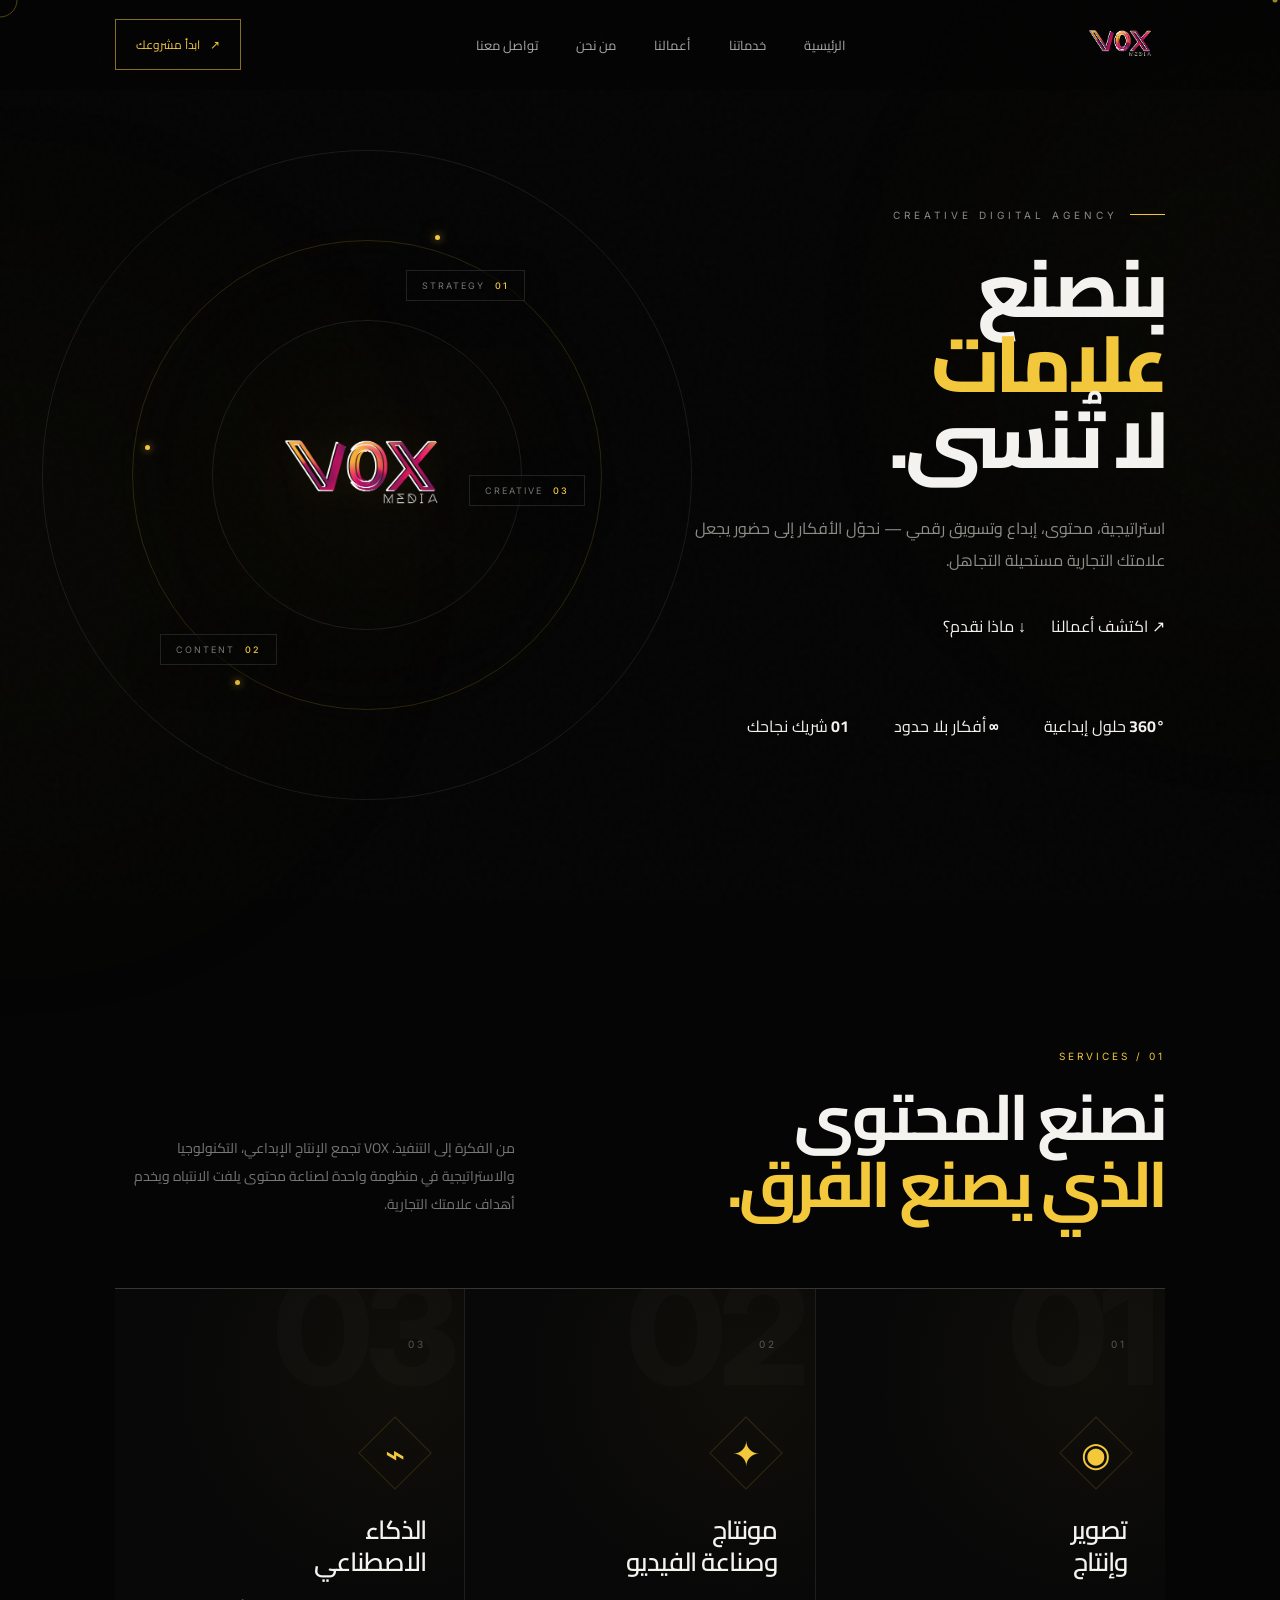
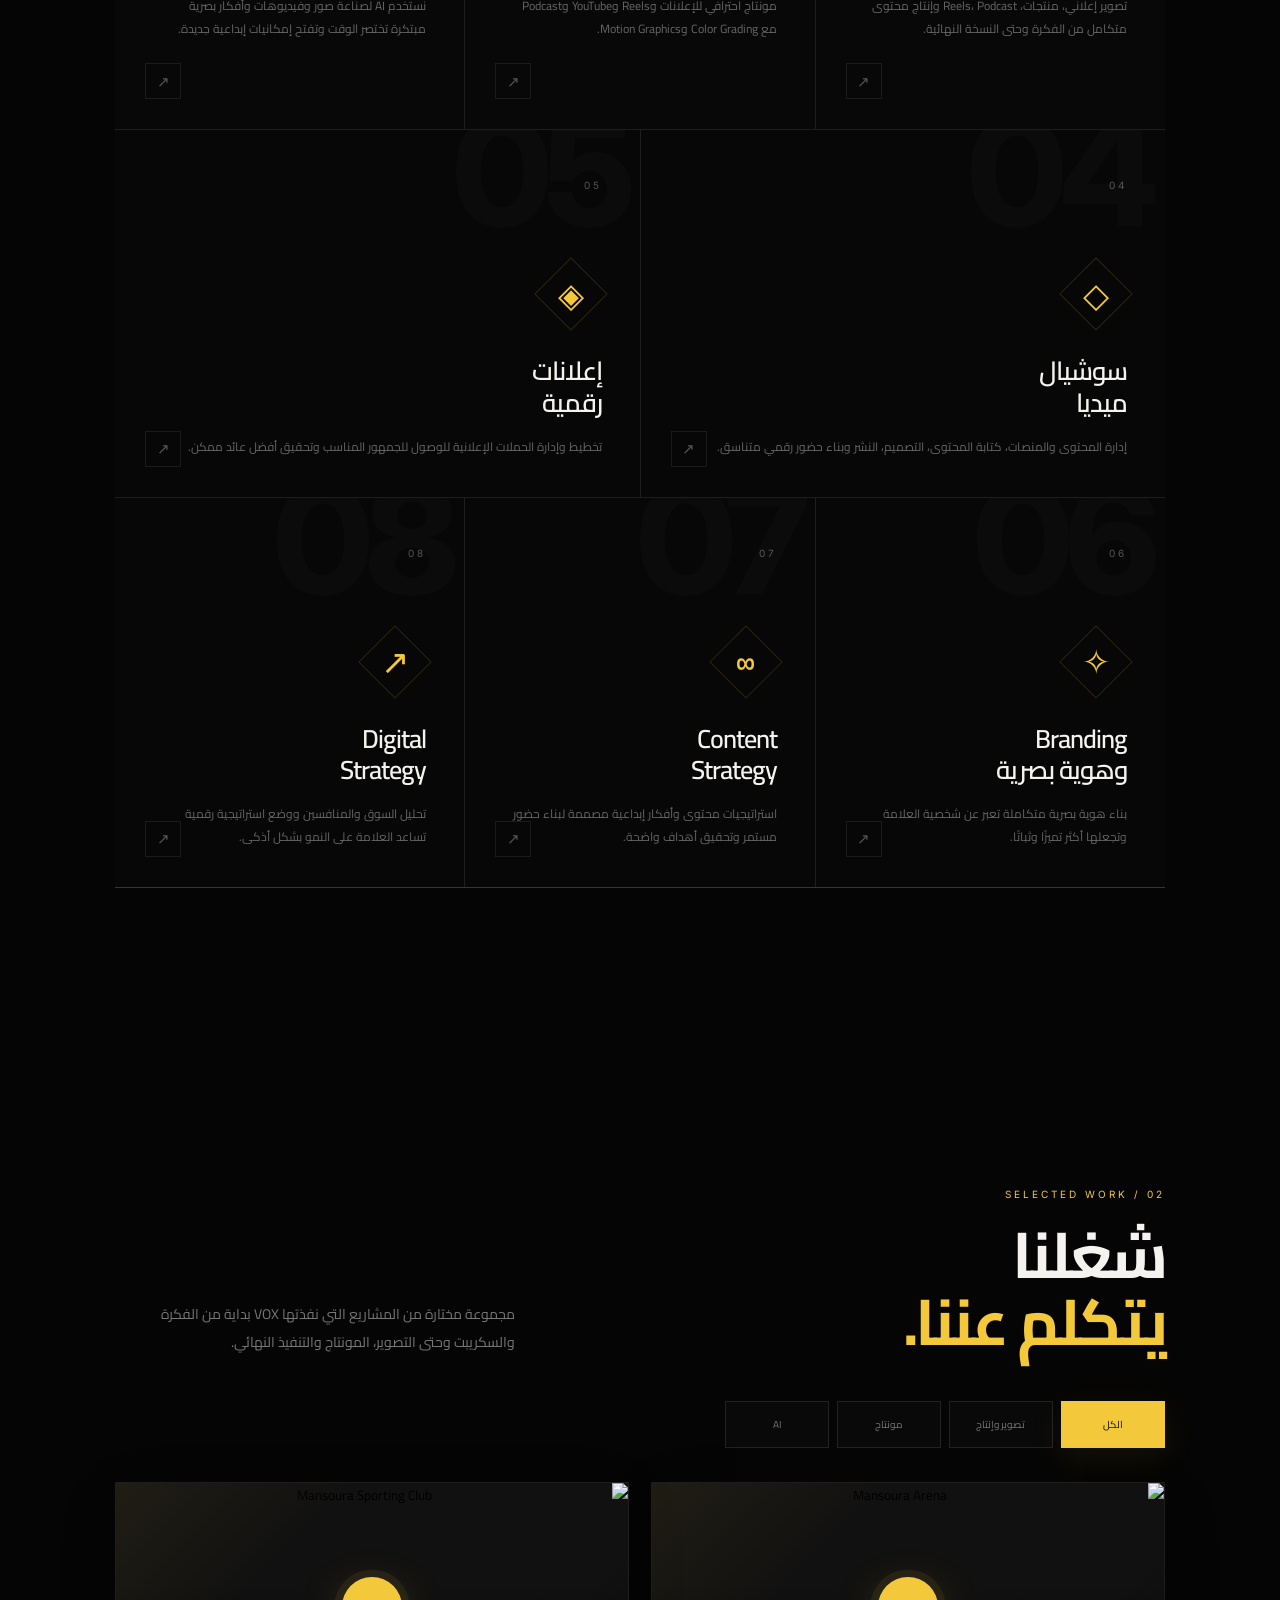
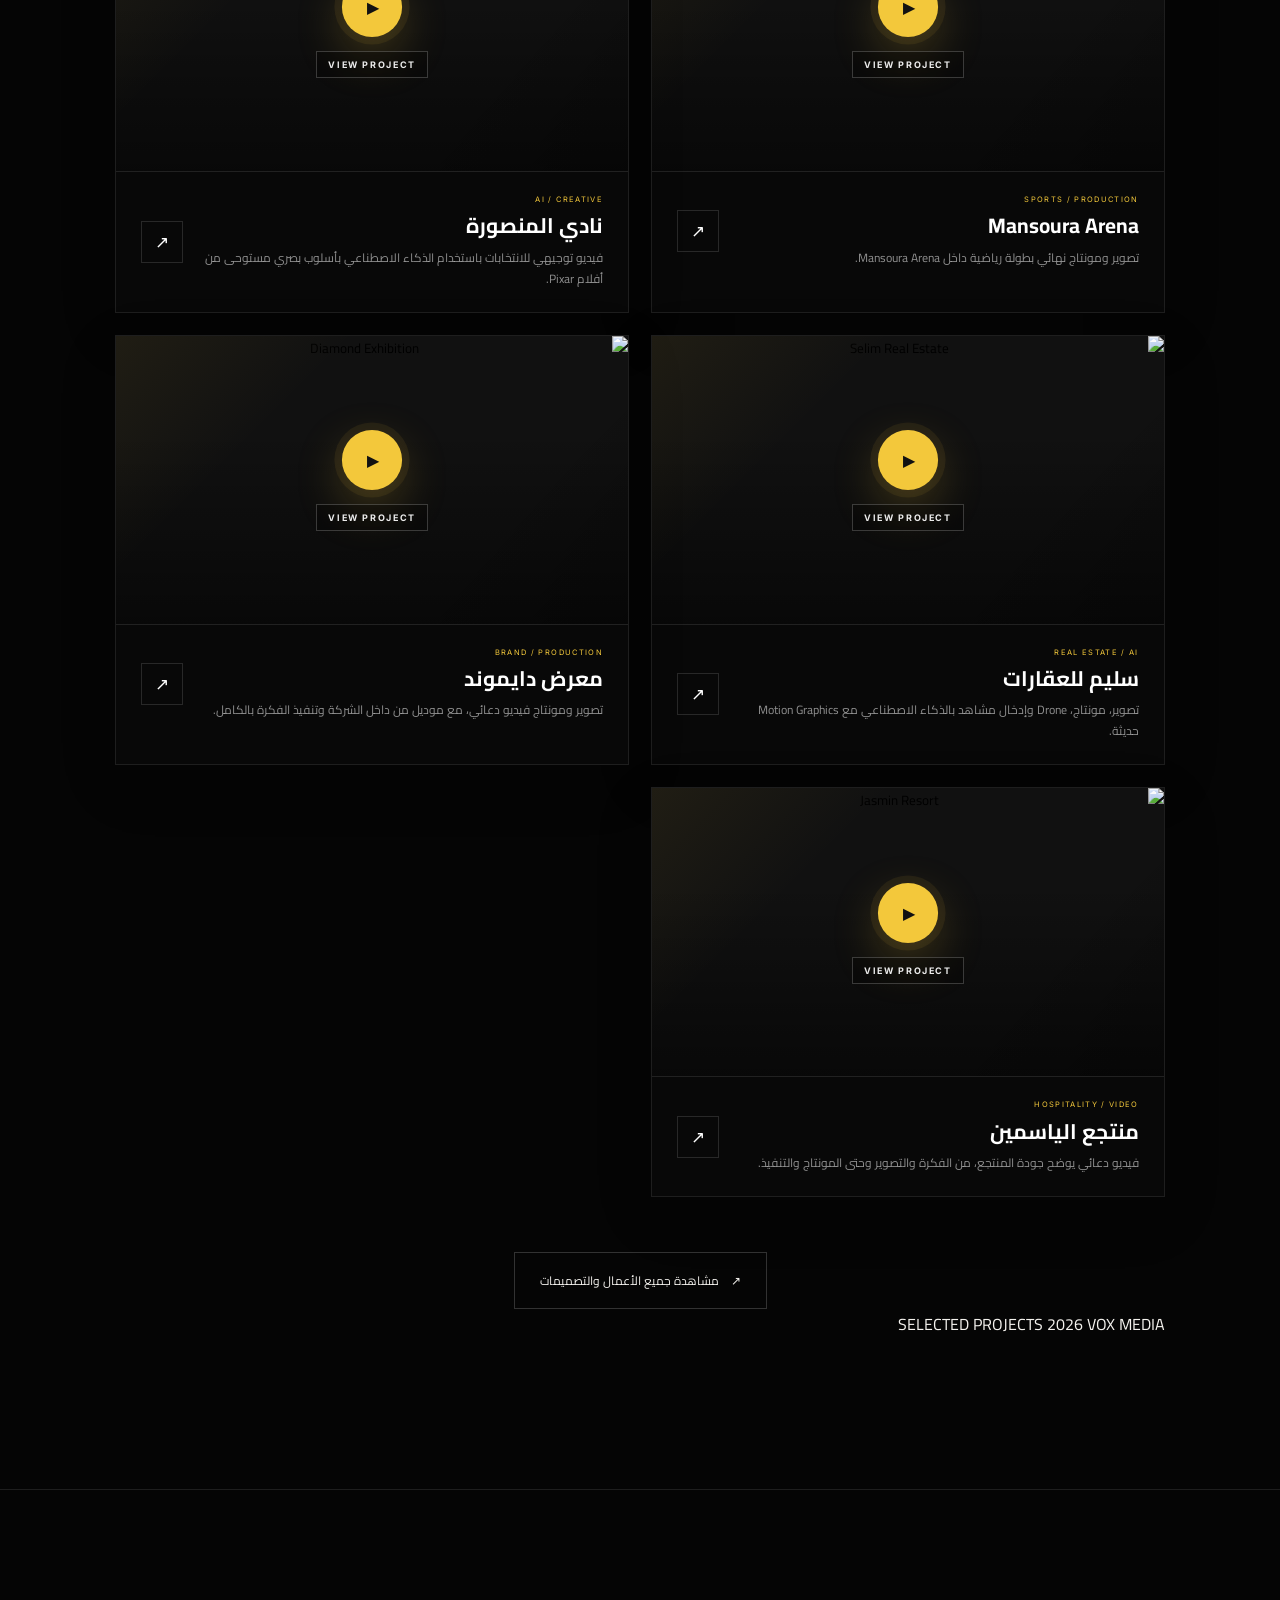
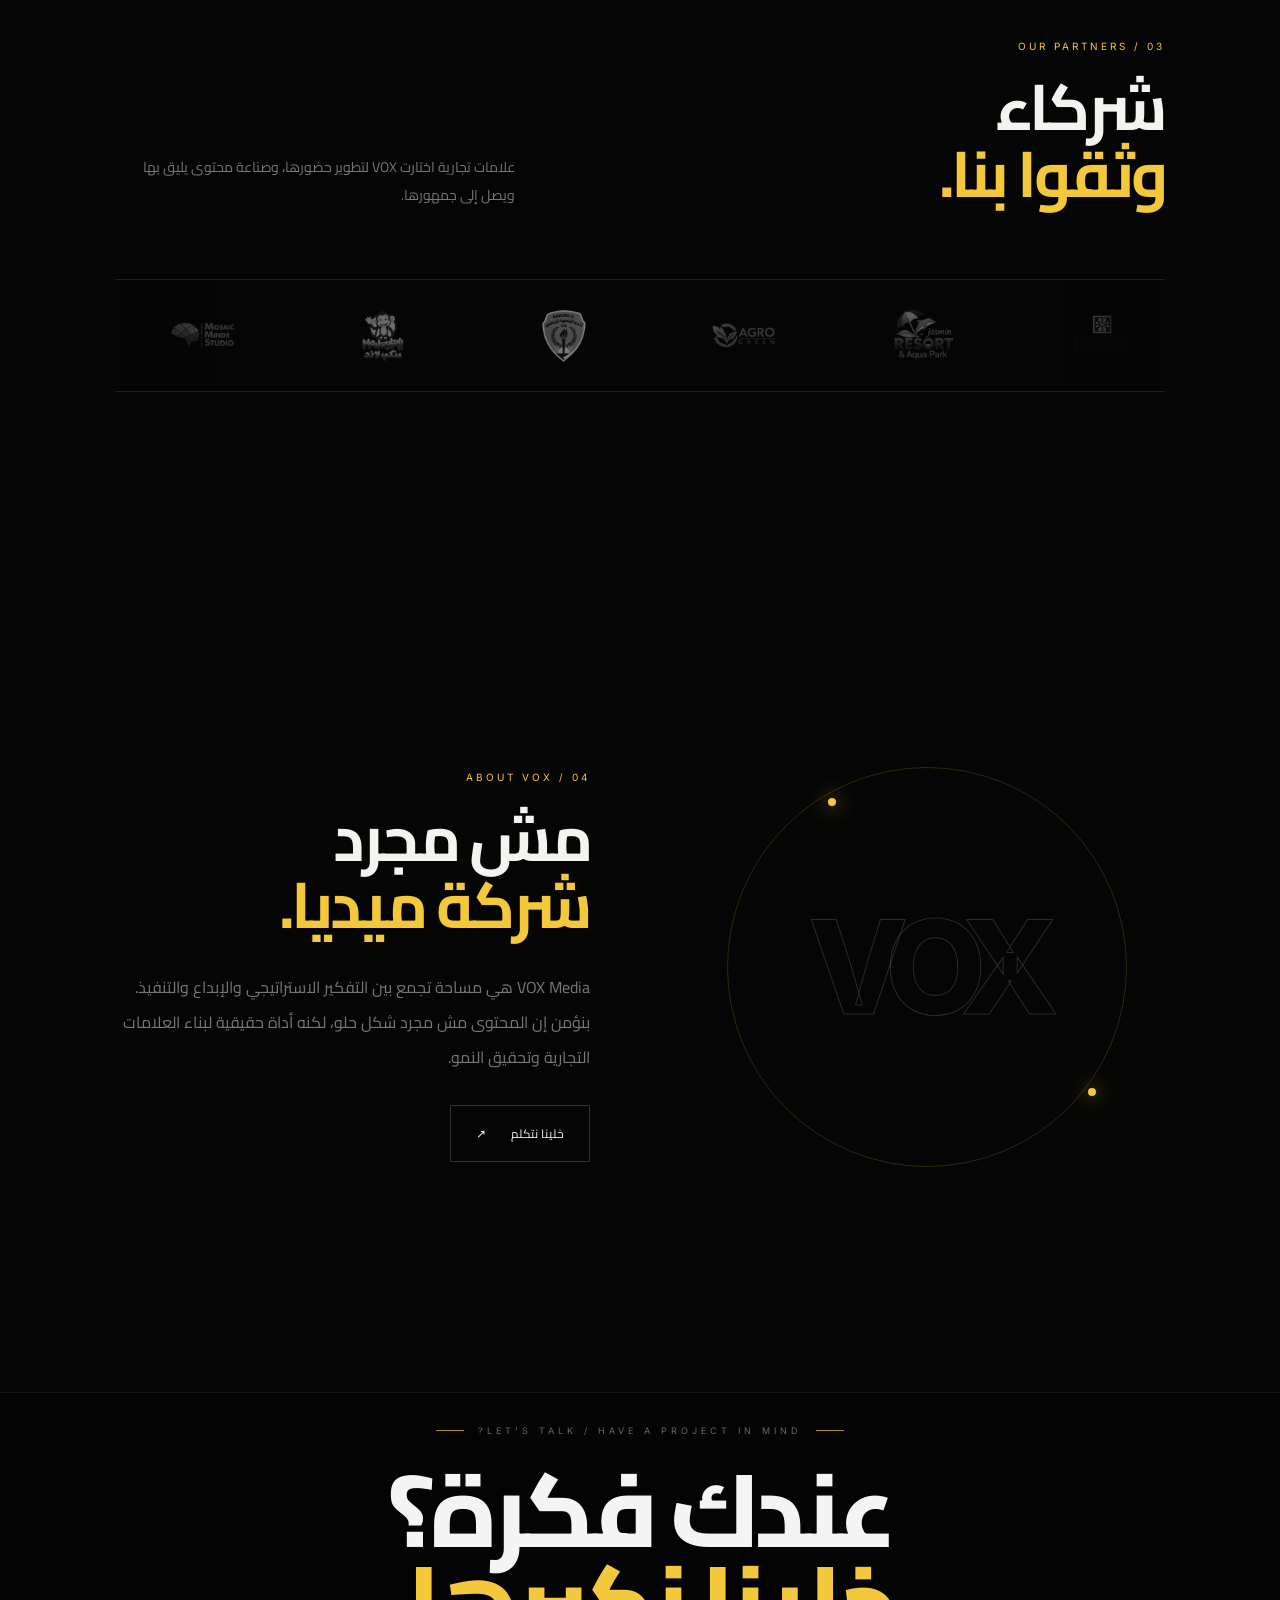
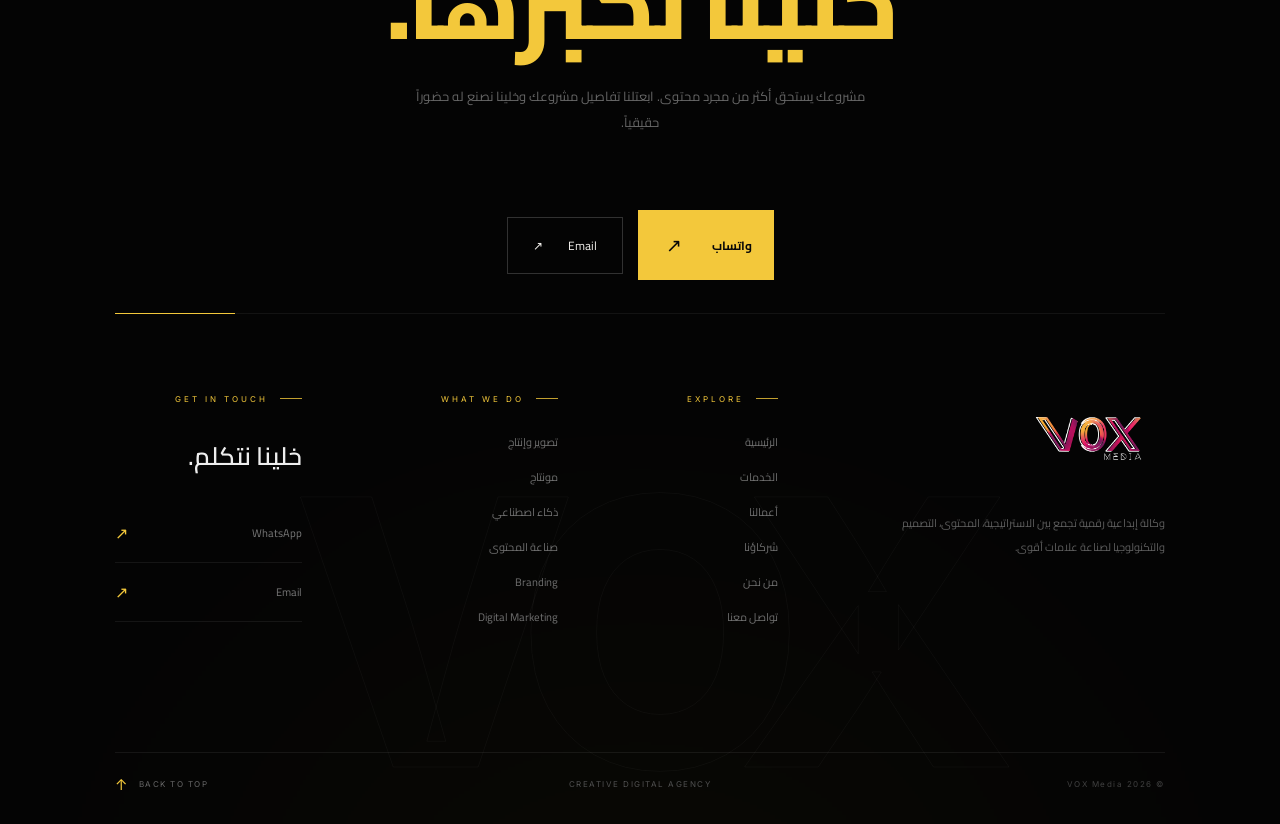
==== commit 25d81a15: "Update index.html" ====
--- a/index.html
+++ b/index.html
@@ -1992,9 +1992,9 @@
 <a href="#" class="floating-whatsapp open-quote-modal" aria-label="تواصل معنا عبر واتساب">
     <span class="whatsapp-tooltip">ابدأ مشروعك معنا</span>
     <div class="whatsapp-icon-wrapper">
-        <svg viewBox="0 0 32 32" width="24" height="24" fill="currentColor">
-            <path d="M16 2a13.9 13.9 0 0 0-12 21L2 30l7.2-1.9A13.9 13.9 0 1 0 16 2zm0 25.5a11.5 11.5 0 0 1-5.9-1.6l-.4-.3-4.3 1.1 1.2-4.2-.3-.4A11.6 11.6 0 1 1 16 27.5zm6.4-8.6c-.3-.2-2-.1-2.3-1.1s-.6-.9-.8-.9h-.7a1.4 1.4 0 0 0-1 .5 4.3 4.3 0 0 0-1.3 3.2 7.5 7.5 0 0 0 1.6 4 9.1 9.1 0 0 0 3.5 3.1c1.9.8 2.6.7 3.5.6a3 3 0 0 0 2-1.4 2.5 2.5 0 0 0 .2-1.4c-.2-.3-.5-.4-.9-.6z"/>
-        </svg>
+        <svg viewBox="0 0 24 24" width="28" height="28" fill="currentColor">
+    <path d="M12.031 6.172c-3.181 0-5.767 2.586-5.768 5.766-.001 1.298.38 2.27 1.019 3.287l-.582 2.128 2.182-.573c.978.58 1.911.928 3.145.929 3.178 0 5.767-2.587 5.768-5.766.001-3.187-2.575-5.771-5.764-5.771zm3.392 8.244c-.144.405-.837.774-1.17.824-.299.045-.677.063-1.092-.069-.252-.08-.575-.187-.988-.365-1.739-.751-2.874-2.502-2.961-2.617-.087-.116-.708-.94-.708-1.793s.448-1.273.607-1.446c.159-.173.346-.217.462-.217l.332.006c.106.005.249-.04.39.298.144.347.491 1.2.534 1.287.043.087.072.188.014.304-.058.116-.087.188-.173.289l-.26.304c-.087.086-.177.18-.076.354.101.174.449.741.964 1.201.662.591 1.221.774 1.394.86s.275.072.376-.043c.101-.116.433-.506.549-.68.116-.173.231-.145.39-.087s1.011.477 1.184.564.289.13.332.202c.045.072.045.419-.1.824zm-3.423-14.416c-6.627 0-12 5.373-12 12 0 2.158.57 4.187 1.564 5.946l-1.564 5.714 5.861-1.537c1.701.928 3.654 1.458 5.727 1.458 6.627 0 12-5.373 12-12 0-6.627-5.373-12-12-12z"/>
+</svg>
     </div>
 </a>
     
--- a/style.css
+++ b/style.css
@@ -4501,3 +4501,77 @@
     .budget-options { grid-template-columns: 1fr; }
     .form-grid-2 { grid-template-columns: 1fr; }
 }
+
+/* =====================================================
+   FLOATING WHATSAPP BUTTON
+===================================================== */
+.floating-whatsapp {
+    position: fixed;
+    bottom: 30px;
+    left: 30px;
+    z-index: 999;
+    display: flex;
+    align-items: center;
+    gap: 12px;
+    text-decoration: none;
+    opacity: 0;
+    visibility: hidden;
+    transform: translateY(20px);
+    transition: opacity .4s ease, transform .4s ease, visibility .4s ease;
+}
+
+.floating-whatsapp.visible {
+    opacity: 1;
+    visibility: visible;
+    transform: translateY(0);
+}
+
+.whatsapp-icon-wrapper {
+    width: 52px;
+    height: 52px;
+    background: #25d366;
+    color: #fff;
+    border-radius: 50%;
+    display: flex;
+    align-items: center;
+    justify-content: center;
+    box-shadow: 0 8px 25px rgba(37, 211, 102, 0.35);
+    transition: transform .3s ease, box-shadow .3s ease, background-color .3s ease;
+}
+
+.floating-whatsapp:hover .whatsapp-icon-wrapper {
+    transform: scale(1.1);
+    background: var(--gold);
+    color: #000;
+    box-shadow: 0 8px 30px rgba(243, 200, 59, 0.4);
+}
+
+.whatsapp-tooltip {
+    background: #111;
+    color: #eee;
+    border: 1px solid rgba(255, 255, 255, 0.1);
+    padding: 6px 14px;
+    border-radius: 20px;
+    font-size: 11px;
+    font-family: "Cairo", sans-serif;
+    white-space: nowrap;
+    opacity: 0;
+    transform: translateX(-10px);
+    transition: opacity .3s ease, transform .3s ease;
+    pointer-events: none;
+}
+
+.floating-whatsapp:hover .whatsapp-tooltip {
+    opacity: 1;
+    transform: translateX(0);
+}
+
+@media (max-width: 600px) {
+    .floating-whatsapp {
+        bottom: 20px;
+        left: 20px;
+    }
+    .whatsapp-tooltip {
+        display: none;
+    }
+}
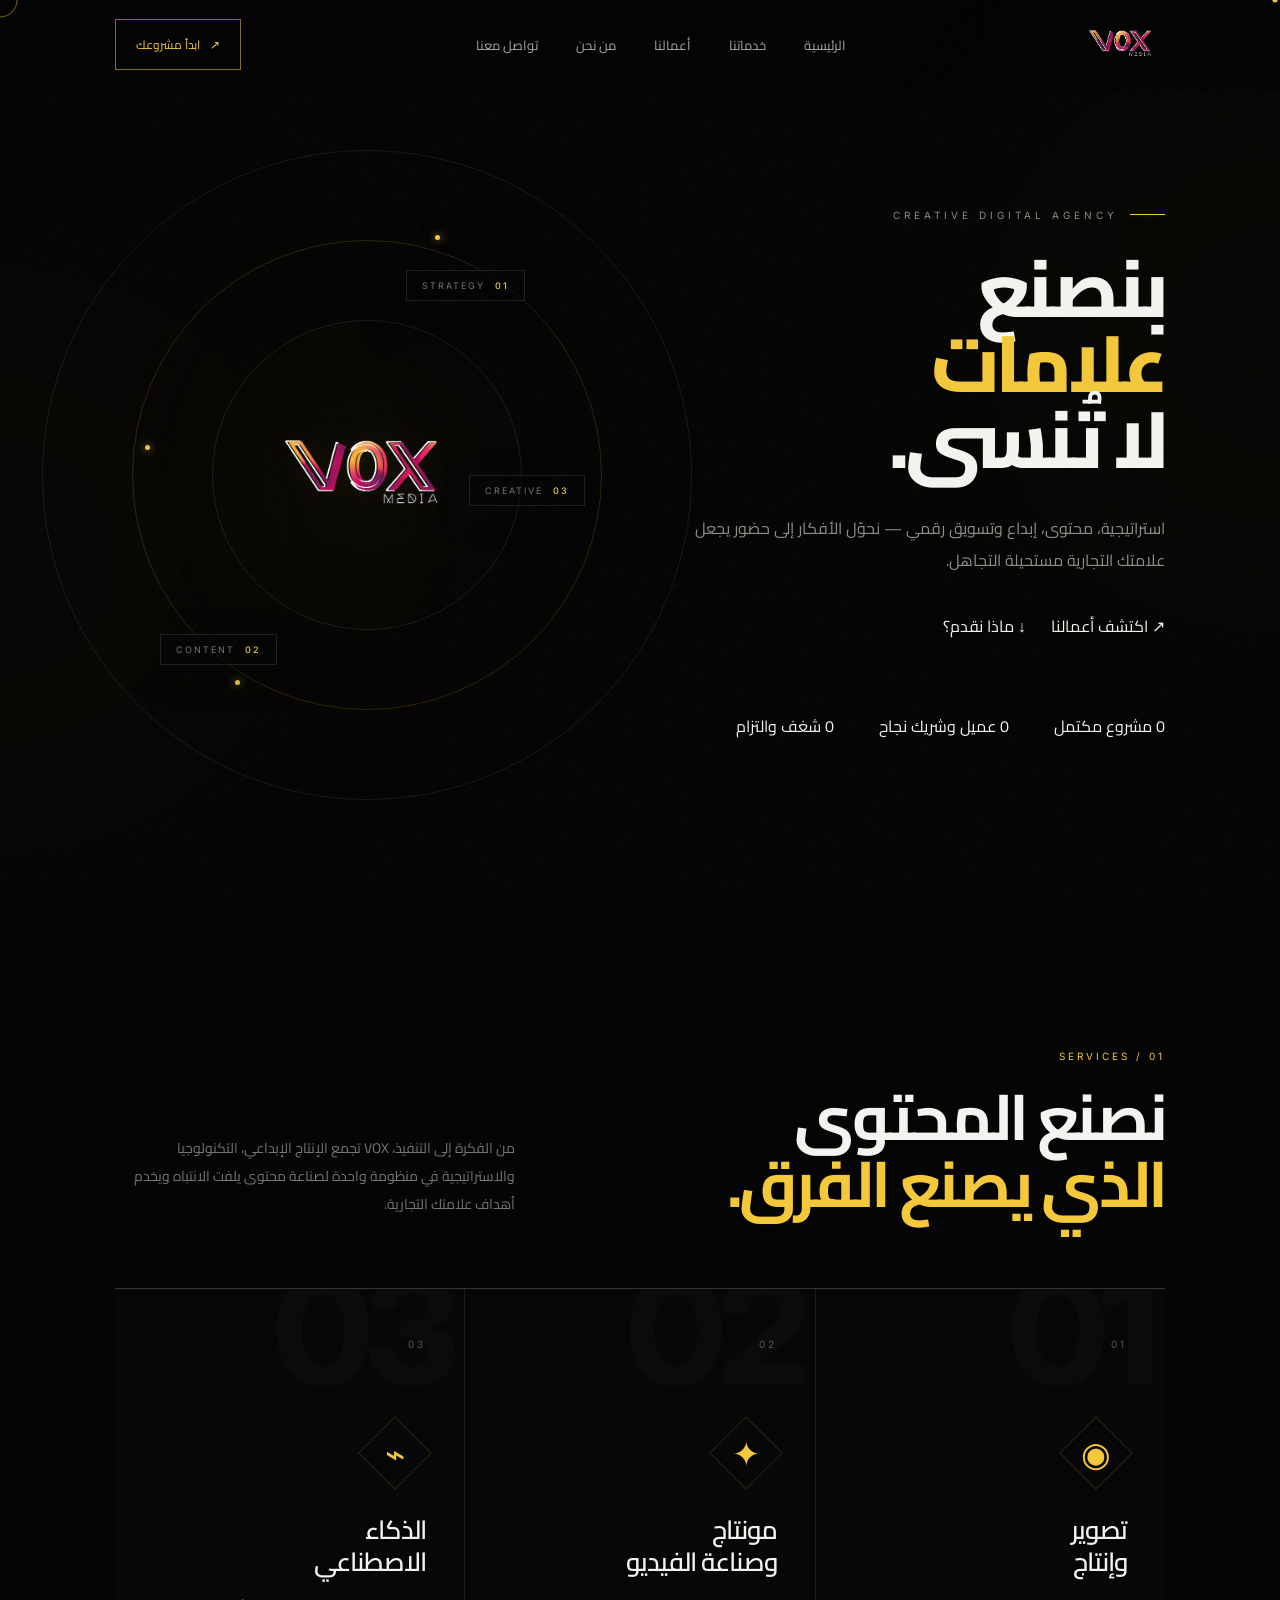
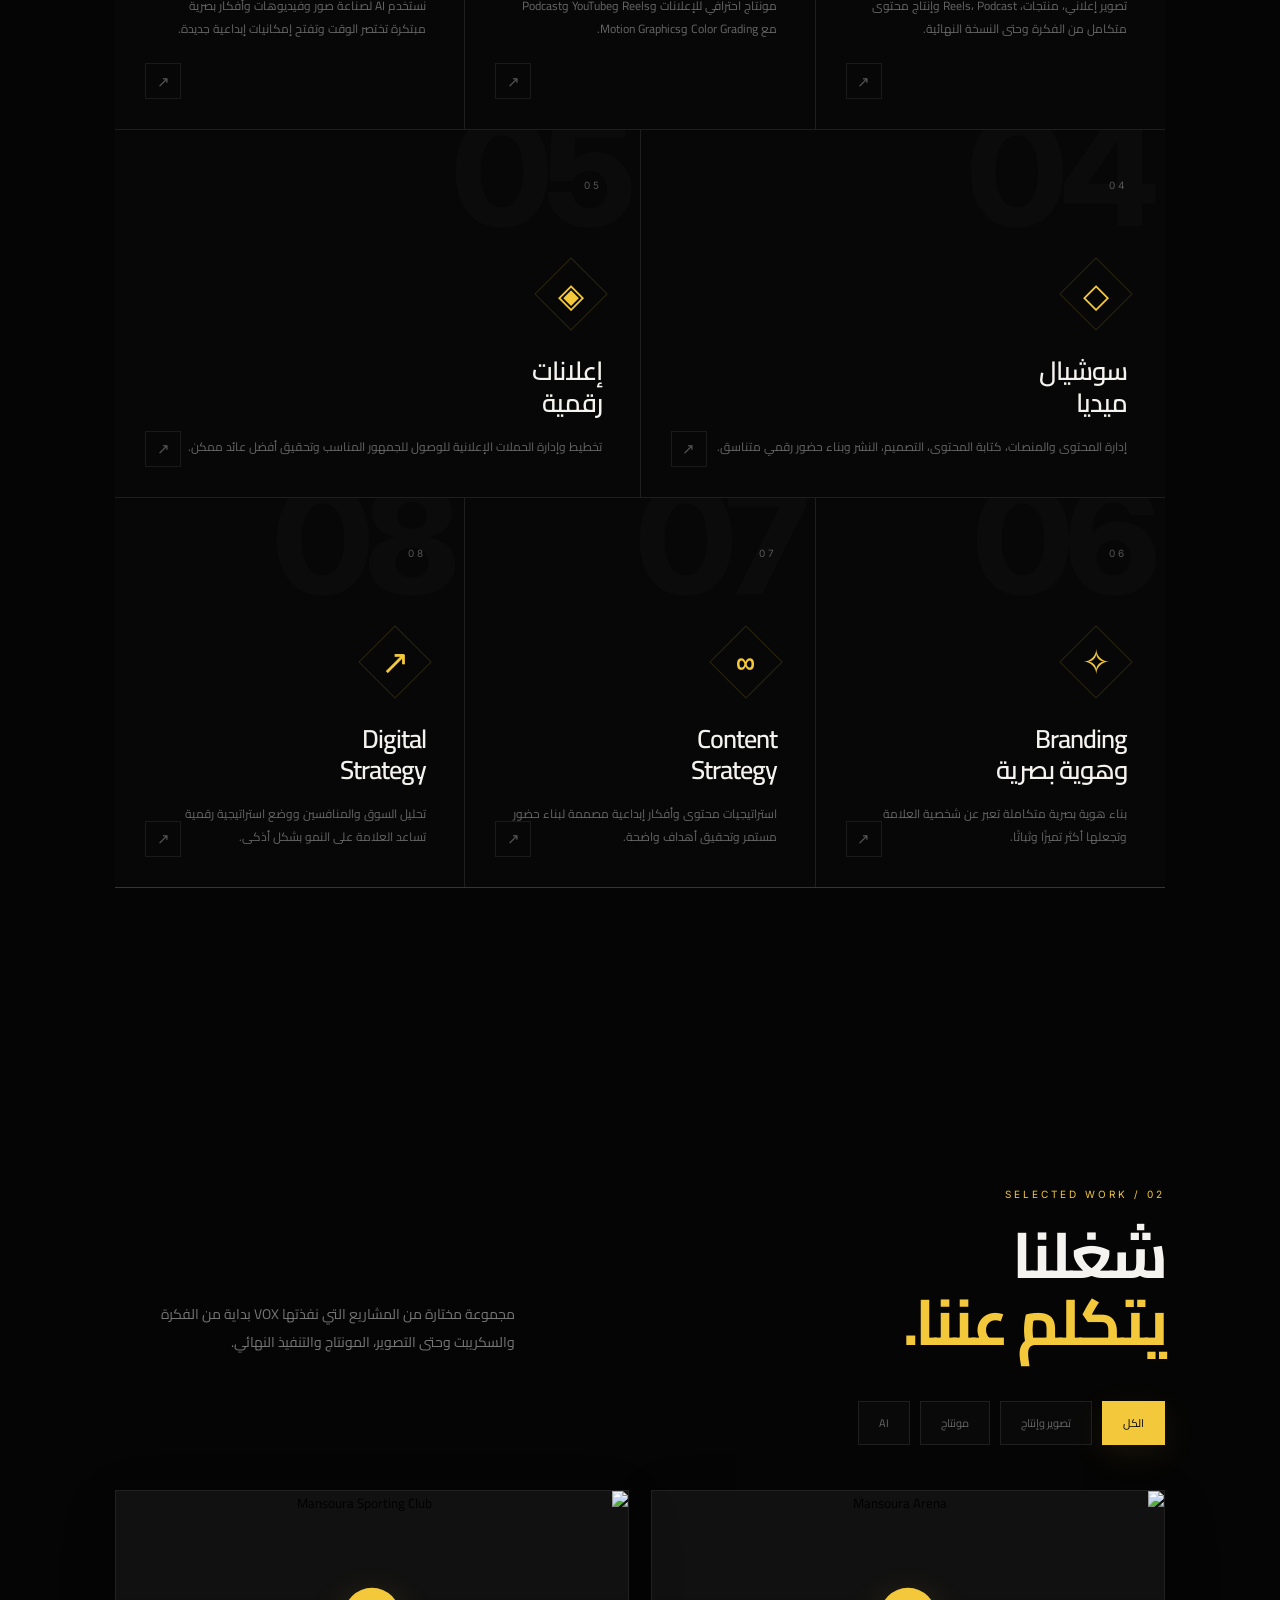
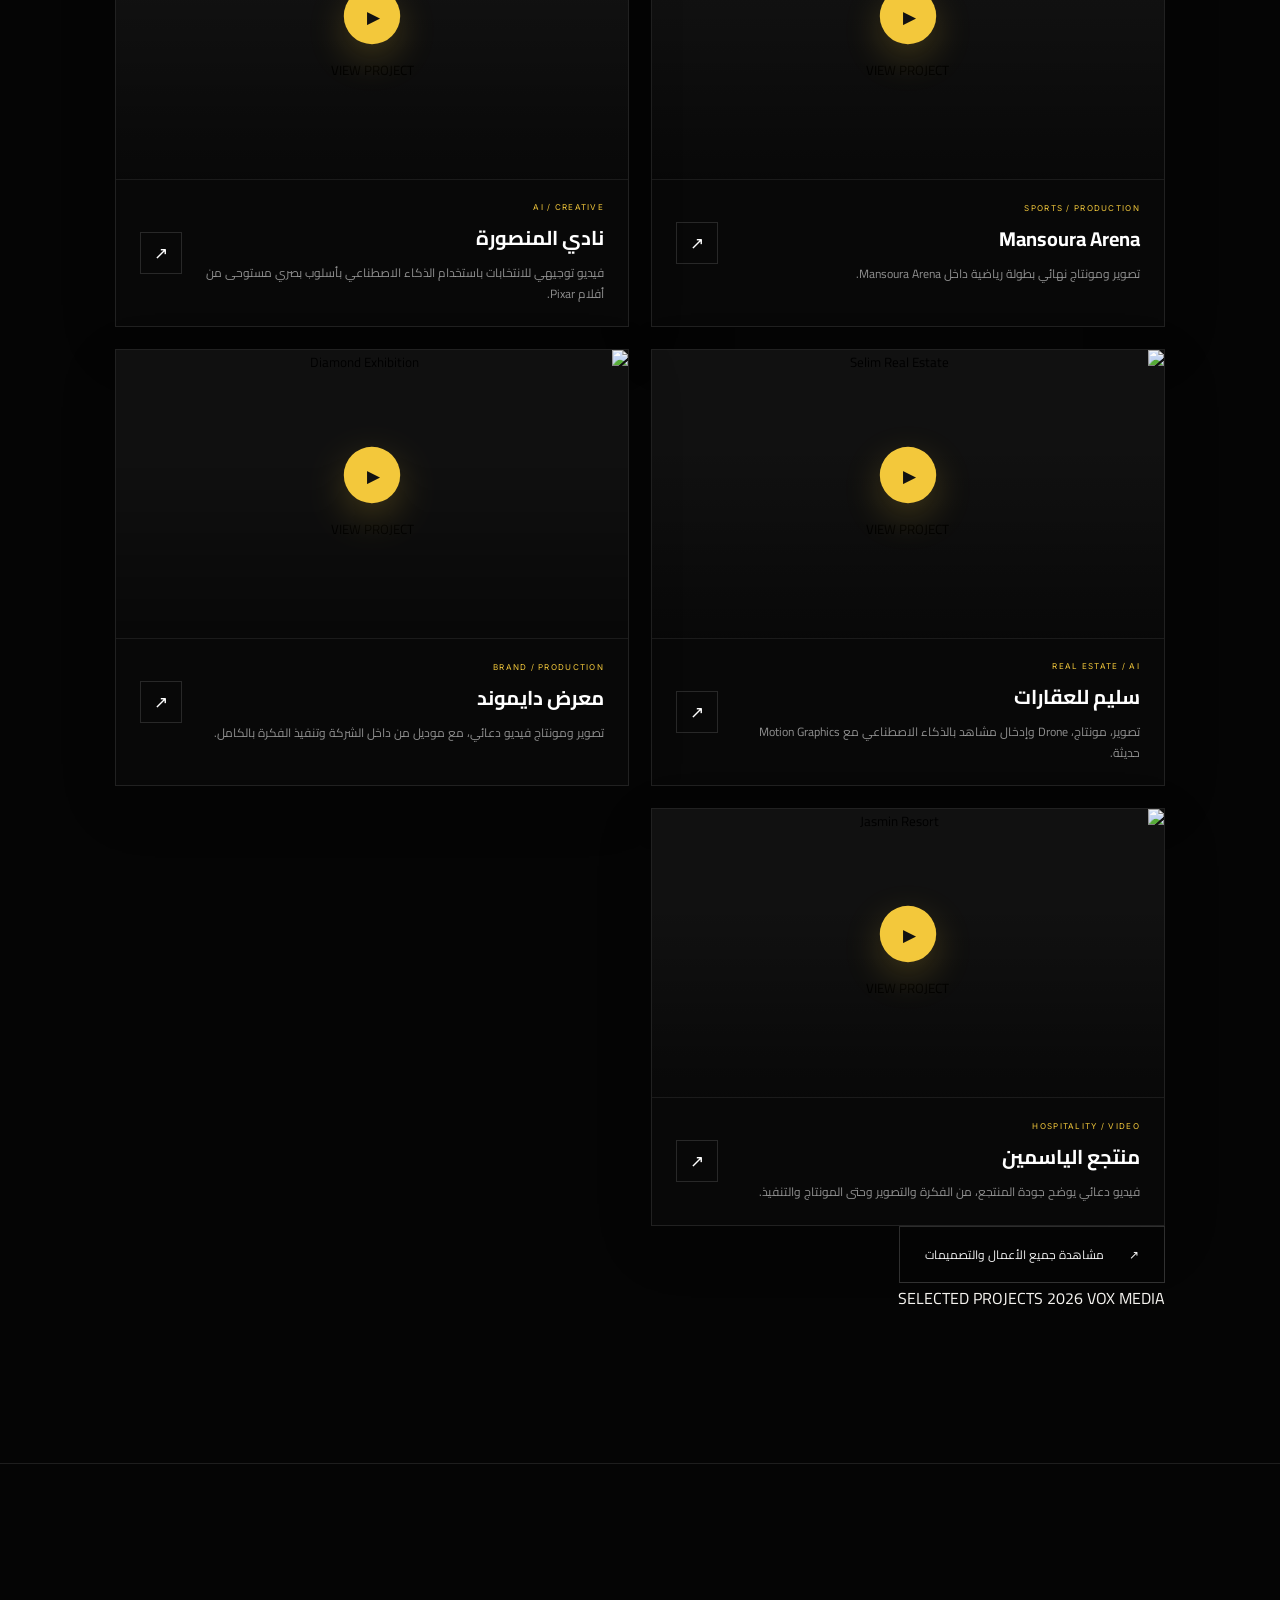
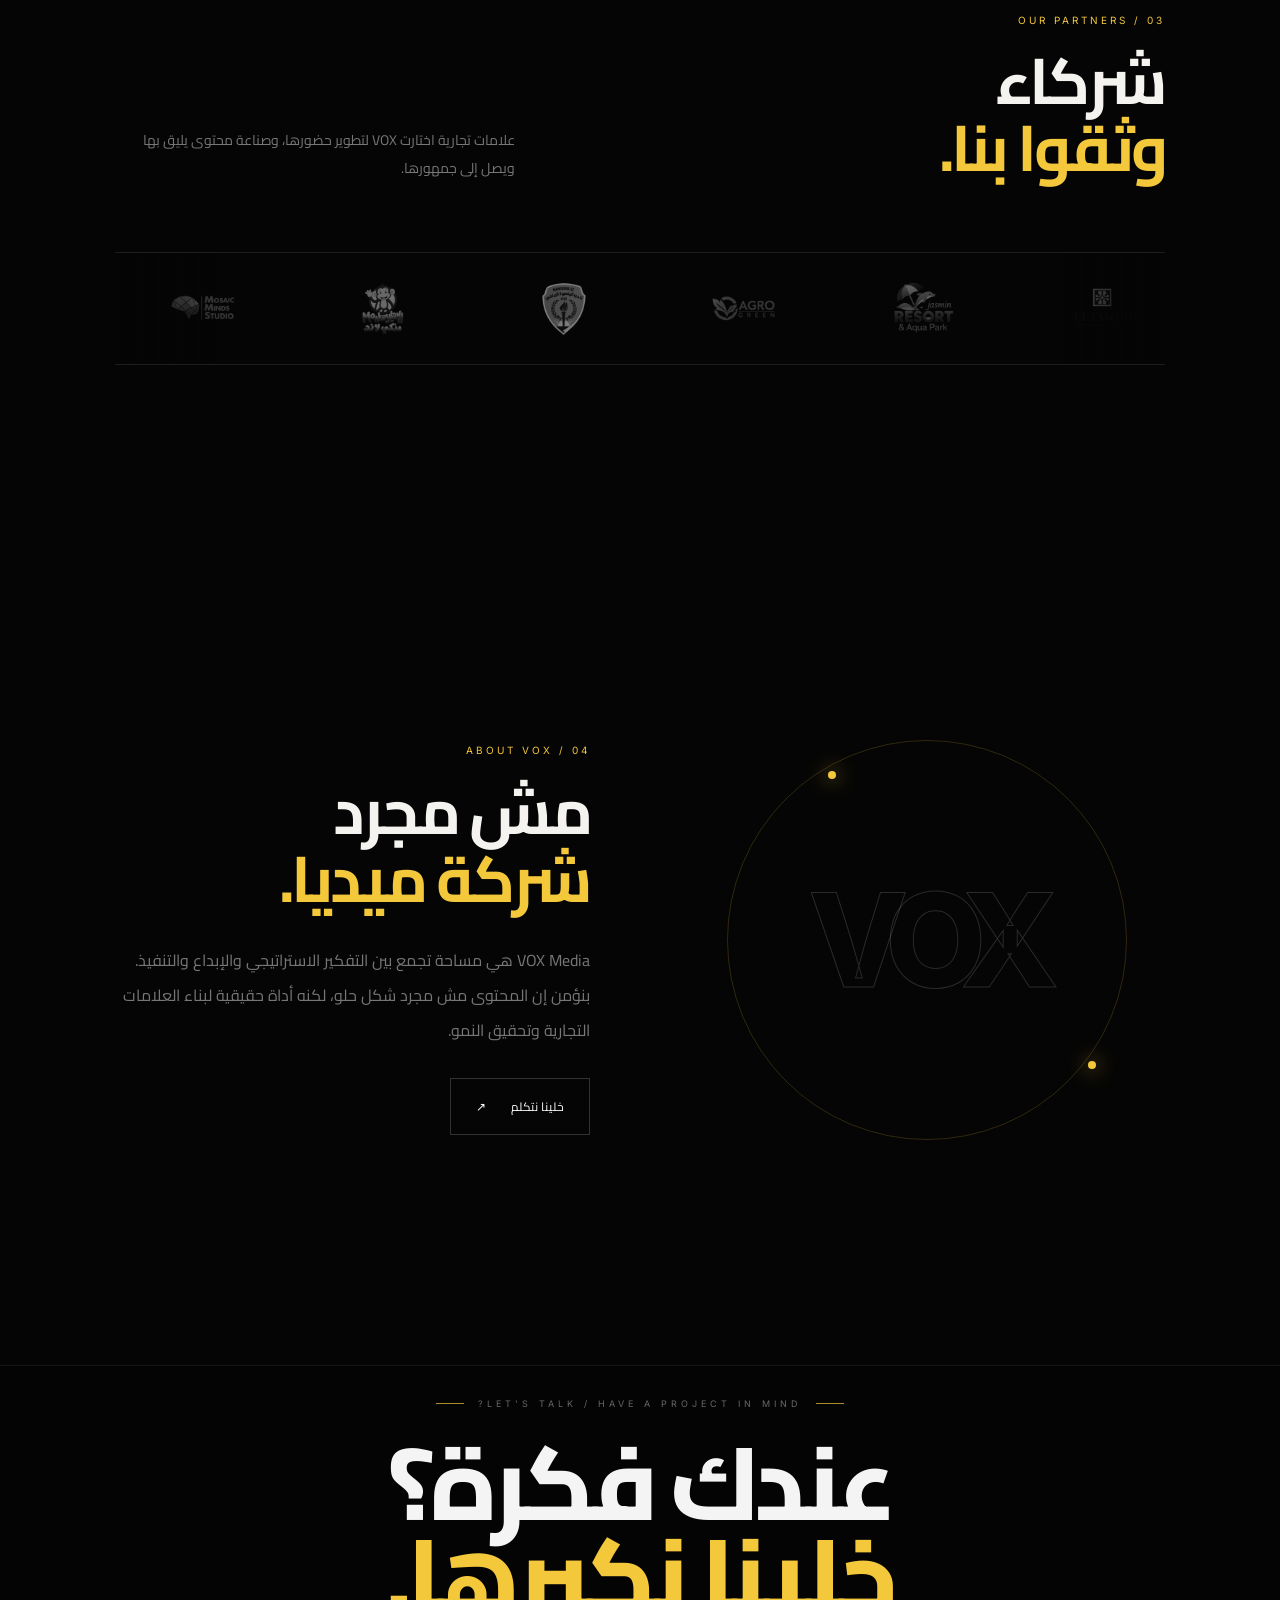
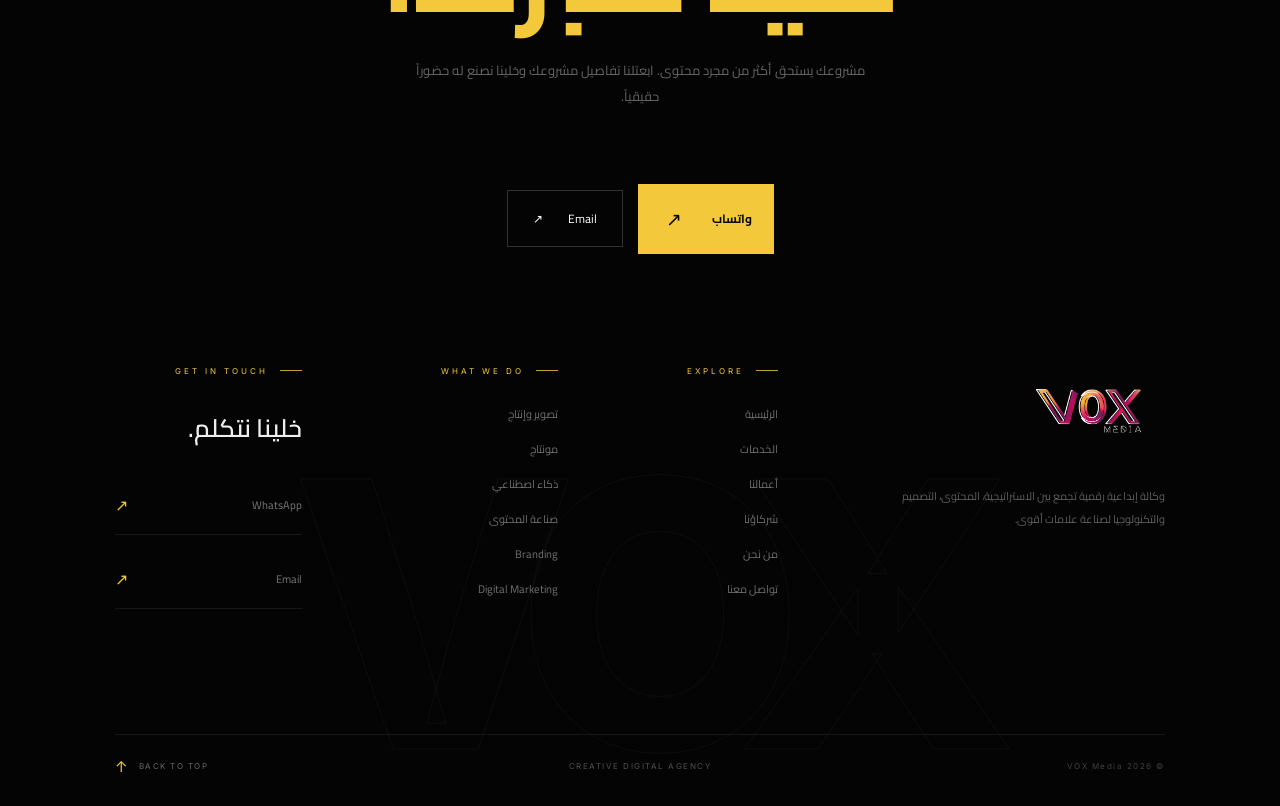
==== commit 1f084cb4: "Update index.html" ====
--- a/index.html
+++ b/index.html
@@ -38,1565 +38,502 @@
     <link rel="preconnect" href="https://i.ytimg.com">
 </head>
 
-
 <body>
 
     <!-- =====================================================
          CUSTOM CURSOR
     ====================================================== -->
-
     <div class="cursor"></div>
     <div class="cursor-ring"></div>
 
-
     <!-- =====================================================
          BACKGROUND
     ====================================================== -->
-
     <div class="noise"></div>
-
     <div class="gold-glow glow-one"></div>
     <div class="gold-glow glow-two"></div>
 
-
     <!-- =====================================================
          HEADER
     ====================================================== -->
-
     <header class="header">
-
         <a href="#home" class="logo">
-            <img
-                src="assets/images/vox-logo.png"
-                alt="VOX Media"
-            >
+            <img src="assets/images/vox-logo.png" alt="VOX Media">
         </a>
 
-
         <nav class="nav">
-
-            <a href="#home" class="active">
-                الرئيسية
-            </a>
-
-            <a href="#services">
-                خدماتنا
-            </a>
-
-            <a href="work.html">
-                أعمالنا
-            </a>
-
-            <a href="#about">
-                من نحن
-            </a>
-
-            <a href="#contact">
-                تواصل معنا
-            </a>
-
+            <a href="#home" class="active">الرئيسية</a>
+            <a href="#services">خدماتنا</a>
+            <a href="work.html">أعمالنا</a>
+            <a href="#about">من نحن</a>
+            <a href="#contact">تواصل معنا</a>
         </nav>
 
-
-        <a
-            href="#contact"
-            class="header-cta"
-        >
+        <a href="#contact" class="header-cta">
             <span>↗</span>
             ابدأ مشروعك
         </a>
 
-
-        <button
-            class="menu-btn"
-            aria-label="Menu"
-        >
+        <button class="menu-btn" aria-label="Menu">
+            <span></span>
             <span></span>
             <span></span>
         </button>
-
     </header>
 
-
-
     <!-- =====================================================
          MAIN
     ====================================================== -->
-
     <main id="home">
-
 
         <!-- =================================================
              HERO
         ================================================== -->
-
         <section class="hero">
 
-
             <!-- LEFT VISUAL -->
-
             <div class="hero-visual">
-
                 <div class="orbit orbit-outer"></div>
-
                 <div class="orbit orbit-middle"></div>
-
                 <div class="orbit orbit-inner"></div>
 
-
                 <div class="orbit-dot dot-one"></div>
-
                 <div class="orbit-dot dot-two"></div>
-
                 <div class="orbit-dot dot-three"></div>
 
-
                 <div class="visual-label label-top">
-
-                    <span>
-                        STRATEGY
-                    </span>
-
-                    <b>
-                        01
-                    </b>
-
-                </div>
-
+                    <span>STRATEGY</span>
+                    <b>01</b>
+                </div>
 
                 <div class="visual-label label-left">
-
-                    <span>
-                        CONTENT
-                    </span>
-
-                    <b>
-                        02
-                    </b>
-
-                </div>
-
+                    <span>CONTENT</span>
+                    <b>02</b>
+                </div>
 
                 <div class="visual-label label-right">
-
-                    <span>
-                        CREATIVE
-                    </span>
-
-                    <b>
-                        03
-                    </b>
-
-                </div>
-
+                    <span>CREATIVE</span>
+                    <b>03</b>
+                </div>
 
                 <div class="vox-center">
-
                     <div class="vox-glow"></div>
-
-                    <img
-                        src="assets/images/vox-logo.png"
-                        alt="VOX"
-                    >
-
-                </div>
-
-            </div>
-
-
+                    <img src="assets/images/vox-logo.png" alt="VOX">
+                </div>
+            </div>
 
             <!-- RIGHT CONTENT -->
-
             <div class="hero-content">
-
                 <div class="eyebrow">
-
                     <span></span>
-
                     CREATIVE DIGITAL AGENCY
-
-                </div>
-
+                </div>
 
                 <h1>
-
                     بنصنع
-
-                    <strong>
-                        علامات
-                    </strong>
-
-                    <em>
-                        لا تُنسى.
-                    </em>
-
+                    <strong>علامات</strong>
+                    <em>لا تُنسى.</em>
                 </h1>
 
-
                 <p>
-
                     استراتيجية، محتوى، إبداع وتسويق رقمي —
                     نحوّل الأفكار إلى حضور يجعل علامتك التجارية
                     مستحيلة التجاهل.
-
                 </p>
 
-
                 <div class="hero-actions">
-
-                    <a
-                        href="work.html"
-                        class="primary-btn"
-                    >
-
-                        <span>
-                            ↗
-                        </span>
-
+                    <a href="work.html" class="primary-btn">
+                        <span>↗</span>
                         اكتشف أعمالنا
-
                     </a>
 
-
-                    <a
-                        href="#services"
-                        class="text-btn"
-                    >
-
-                        <span>
-                            ↓
-                        </span>
-
+                    <a href="#services" class="text-btn">
+                        <span>↓</span>
                         ماذا نقدم؟
-
                     </a>
-
-                </div>
-
-
+                </div>
+
+                <!-- ANIMATED STATS -->
                 <div class="hero-stats">
-
-                    <div>
-
-                        <strong>
-                            360°
-                        </strong>
-
-                        <span>
-                            حلول إبداعية
-                        </span>
-
-                    </div>
-
-
-                    <div>
-
-                        <strong>
-                            ∞
-                        </strong>
-
-                        <span>
-                            أفكار بلا حدود
-                        </span>
-
-                    </div>
-
-
-                    <div>
-
-                        <strong>
-                            01
-                        </strong>
-
-                        <span>
-                            شريك نجاحك
-                        </span>
-
-                    </div>
-
+                    <div class="stat-box">
+                        <span class="stat-number" data-target="150" data-suffix="+">0</span>
+                        <span class="stat-label">مشروع مكتمل</span>
+                    </div>
+                    <div class="stat-box">
+                        <span class="stat-number" data-target="50" data-suffix="+">0</span>
+                        <span class="stat-label">عميل وشريك نجاح</span>
+                    </div>
+                    <div class="stat-box">
+                        <span class="stat-number" data-target="100" data-suffix="%">0</span>
+                        <span class="stat-label">شغف والتزام</span>
+                    </div>
                 </div>
 
             </div>
 
         </section>
-
-
 
         <!-- =================================================
              SERVICES
         ================================================== -->
-
-        <section
-            class="services section"
-            id="services"
-        >
-
+        <section class="services section" id="services">
 
             <div class="section-head">
-
                 <div>
-
-                    <span class="section-number">
-                        01 / SERVICES
-                    </span>
-
-
+                    <span class="section-number">01 / SERVICES</span>
                     <h2>
-
                         نصنع المحتوى<br>
-
-                        <strong>
-                            الذي يصنع الفرق.
-                        </strong>
-
+                        <strong>الذي يصنع الفرق.</strong>
                     </h2>
-
-                </div>
-
+                </div>
 
                 <p>
-
                     من الفكرة إلى التنفيذ، VOX تجمع الإنتاج الإبداعي،
                     التكنولوجيا والاستراتيجية في منظومة واحدة لصناعة
                     محتوى يلفت الانتباه ويخدم أهداف علامتك التجارية.
-
                 </p>
-
-            </div>
-
-
+            </div>
 
             <div class="services-grid">
 
-
                 <!-- 01 -->
-
                 <a href="services/production.html" class="service-card featured">
-
-                    <span
-                        class="service-number"
-                        data-number="01"
-                    >
-                        01
-                    </span>
-
-
-                    <div class="service-icon">
-                        ◉
-                    </div>
-
-
-                    <h3>
-
-                        تصوير<br>
-                        وإنتاج
-
-                    </h3>
-
-
-                    <p>
-
-                        تصوير إعلاني، منتجات، Reels، Podcast
-                        وإنتاج محتوى متكامل من الفكرة وحتى النسخة النهائية.
-
-                    </p>
-
-
-                    <span class="card-arrow">
-                        ↗
-                    </span>
-
-                </a>
-
-
+                    <span class="service-number" data-number="01">01</span>
+                    <div class="service-icon">◉</div>
+                    <h3>تصوير<br>وإنتاج</h3>
+                    <p>تصوير إعلاني، منتجات، Reels، Podcast وإنتاج محتوى متكامل من الفكرة وحتى النسخة النهائية.</p>
+                    <span class="card-arrow">↗</span>
+                </a>
 
                 <!-- 02 -->
-
                 <a href="services/video-editing.html" class="service-card featured">
-
-                    <span
-                        class="service-number"
-                        data-number="02"
-                    >
-                        02
-                    </span>
-
-
-                    <div class="service-icon">
-                        ✦
-                    </div>
-
-
-                    <h3>
-
-                        مونتاج<br>
-                        وصناعة الفيديو
-
-                    </h3>
-
-
-                    <p>
-
-                        مونتاج احترافي للإعلانات وReels وYouTube
-                        وPodcast مع Color Grading وMotion Graphics.
-
-                    </p>
-
-
-                    <span class="card-arrow">
-                        ↗
-                    </span>
-
-                </a>
-
-
+                    <span class="service-number" data-number="02">02</span>
+                    <div class="service-icon">✦</div>
+                    <h3>مونتاج<br>وصناعة الفيديو</h3>
+                    <p>مونتاج احترافي للإعلانات وReels وYouTube وPodcast مع Color Grading وMotion Graphics.</p>
+                    <span class="card-arrow">↗</span>
+                </a>
 
                 <!-- 03 -->
-
                 <a href="services/ai.html" class="service-card featured">
-
-                    <span
-                        class="service-number"
-                        data-number="03"
-                    >
-                        03
-                    </span>
-
-
-                    <div class="service-icon">
-                        ⌁
-                    </div>
-
-
-                    <h3>
-
-                        الذكاء<br>
-                        الاصطناعي
-
-                    </h3>
-
-
-                    <p>
-
-                        نستخدم AI لصناعة صور وفيديوهات وأفكار بصرية
-                        مبتكرة تختصر الوقت وتفتح إمكانيات إبداعية جديدة.
-
-                    </p>
-
-
-                    <span class="card-arrow">
-                        ↗
-                    </span>
-
-                </a>
-
-
+                    <span class="service-number" data-number="03">03</span>
+                    <div class="service-icon">⌁</div>
+                    <h3>الذكاء<br>الاصطناعي</h3>
+                    <p>نستخدم AI لصناعة صور وفيديوهات وأفكار بصرية مبتكرة تختصر الوقت وتفتح إمكانيات إبداعية جديدة.</p>
+                    <span class="card-arrow">↗</span>
+                </a>
 
                 <!-- 04 -->
-
                 <a href="services/social-media.html" class="service-card">
-
-                    <span
-                        class="service-number"
-                        data-number="04"
-                    >
-                        04
-                    </span>
-
-
-                    <div class="service-icon">
-                        ◇
-                    </div>
-
-
-                    <h3>
-
-                        سوشيال<br>
-                        ميديا
-
-                    </h3>
-
-
-                    <p>
-
-                        إدارة المحتوى والمنصات، كتابة المحتوى،
-                        التصميم، النشر وبناء حضور رقمي متناسق.
-
-                    </p>
-
-
-                    <span class="card-arrow">
-                        ↗
-                    </span>
-
-                </a>
-
-
+                    <span class="service-number" data-number="04">04</span>
+                    <div class="service-icon">◇</div>
+                    <h3>سوشيال<br>ميديا</h3>
+                    <p>إدارة المحتوى والمنصات، كتابة المحتوى، التصميم، النشر وبناء حضور رقمي متناسق.</p>
+                    <span class="card-arrow">↗</span>
+                </a>
 
                 <!-- 05 -->
-
                 <a href="services/paid-ads.html" class="service-card">
-
-                    <span
-                        class="service-number"
-                        data-number="05"
-                    >
-                        05
-                    </span>
-
-
-                    <div class="service-icon">
-                        ◈
-                    </div>
-
-
-                    <h3>
-
-                        إعلانات<br>
-                        رقمية
-
-                    </h3>
-
-
-                    <p>
-
-                        تخطيط وإدارة الحملات الإعلانية للوصول
-                        للجمهور المناسب وتحقيق أفضل عائد ممكن.
-
-                    </p>
-
-
-                    <span class="card-arrow">
-                        ↗
-                    </span>
-
-                </a>
-
-
+                    <span class="service-number" data-number="05">05</span>
+                    <div class="service-icon">◈</div>
+                    <h3>إعلانات<br>رقمية</h3>
+                    <p>تخطيط وإدارة الحملات الإعلانية للوصول للجمهور المناسب وتحقيق أفضل عائد ممكن.</p>
+                    <span class="card-arrow">↗</span>
+                </a>
 
                 <!-- 06 -->
-
                 <a href="services/branding.html" class="service-card">
-
-                    <span
-                        class="service-number"
-                        data-number="06"
-                    >
-                        06
-                    </span>
-
-
-                    <div class="service-icon">
-                        ✧
-                    </div>
-
-
-                    <h3>
-
-                        Branding<br>
-                        وهوية بصرية
-
-                    </h3>
-
-
-                    <p>
-
-                        بناء هوية بصرية متكاملة تعبر عن شخصية
-                        العلامة وتجعلها أكثر تميزًا وثباتًا.
-
-                    </p>
-
-
-                    <span class="card-arrow">
-                        ↗
-                    </span>
-
-                </a>
-
-
+                    <span class="service-number" data-number="06">06</span>
+                    <div class="service-icon">✧</div>
+                    <h3>Branding<br>وهوية بصرية</h3>
+                    <p>بناء هوية بصرية متكاملة تعبر عن شخصية العلامة وتجعلها أكثر تميزًا وثباتًا.</p>
+                    <span class="card-arrow">↗</span>
+                </a>
 
                 <!-- 07 -->
-
                 <a href="services/content-strategy.html" class="service-card">
-
-                    <span
-                        class="service-number"
-                        data-number="07"
-                    >
-                        07
-                    </span>
-
-
-                    <div class="service-icon">
-                        ∞
-                    </div>
-
-
-                    <h3>
-
-                        Content<br>
-                        Strategy
-
-                    </h3>
-
-
-                    <p>
-
-                        استراتيجيات محتوى وأفكار إبداعية مصممة
-                        لبناء حضور مستمر وتحقيق أهداف واضحة.
-
-                    </p>
-
-
-                    <span class="card-arrow">
-                        ↗
-                    </span>
-
-                </a>
-
-
+                    <span class="service-number" data-number="07">07</span>
+                    <div class="service-icon">∞</div>
+                    <h3>Content<br>Strategy</h3>
+                    <p>استراتيجيات محتوى وأفكار إبداعية مصممة لبناء حضور مستمر وتحقيق أهداف واضحة.</p>
+                    <span class="card-arrow">↗</span>
+                </a>
 
                 <!-- 08 -->
-
                 <a href="services/digital-strategy.html" class="service-card">
-
-                    <span
-                        class="service-number"
-                        data-number="08"
-                    >
-                        08
-                    </span>
-
-
-                    <div class="service-icon">
-                        ↗
-                    </div>
-
-
-                    <h3>
-
-                        Digital<br>
-                        Strategy
-
-                    </h3>
-
-
-                    <p>
-
-                        تحليل السوق والمنافسين ووضع استراتيجية
-                        رقمية تساعد العلامة على النمو بشكل أذكى.
-
-                    </p>
-
-
-                    <span class="card-arrow">
-                        ↗
-                    </span>
-
+                    <span class="service-number" data-number="08">08</span>
+                    <div class="service-icon">↗</div>
+                    <h3>Digital<br>Strategy</h3>
+                    <p>تحليل السوق والمنافسين ووضع استراتيجية رقمية تساعد العلامة على النمو بشكل أذكى.</p>
+                    <span class="card-arrow">↗</span>
                 </a>
 
             </div>
 
         </section>
-
-
 
         <!-- =================================================
              WORK / SELECTED PROJECTS
         ================================================== -->
-
-        <section
-            class="work section"
-            id="work"
-        >
-
-
-            <!-- WORK HEADER -->
+        <section class="work section" id="work">
 
             <div class="section-head work-head">
-
                 <div>
-
-                    <span class="section-number">
-                        02 / SELECTED WORK
-                    </span>
-
-
+                    <span class="section-number">02 / SELECTED WORK</span>
                     <h2>
-
                         شغلنا<br>
-
-                        <strong>
-                            يتكلم عننا.
-                        </strong>
-
+                        <strong>يتكلم عننا.</strong>
                     </h2>
-
-                </div>
-
+                </div>
 
                 <p>
-
                     مجموعة مختارة من المشاريع التي نفذتها VOX
                     بداية من الفكرة والسكريبت وحتى التصوير،
                     المونتاج والتنفيذ النهائي.
-
                 </p>
-
-            </div>
-
-
+            </div>
 
             <!-- FILTERS -->
-
-            <div
-                class="work-filters"
-                role="tablist"
-                aria-label="Work filters"
-            >
-
-                <button
-                    class="work-filter active"
-                    data-filter="all"
-                    type="button"
-                >
-                    الكل
-                </button>
-
-
-                <button
-                    class="work-filter"
-                    data-filter="production"
-                    type="button"
-                >
-                    تصوير وإنتاج
-                </button>
-
-
-                <button
-                    class="work-filter"
-                    data-filter="editing"
-                    type="button"
-                >
-                    مونتاج
-                </button>
-
-
-                <button
-                    class="work-filter"
-                    data-filter="ai"
-                    type="button"
-                >
-                    AI
-                </button>
-
-            </div>
-
-
+            <div class="work-filters" role="tablist" aria-label="Work filters">
+                <button class="work-filter active" data-filter="all" type="button">الكل</button>
+                <button class="work-filter" data-filter="production" type="button">تصوير وإنتاج</button>
+                <button class="work-filter" data-filter="editing" type="button">مونتاج</button>
+                <button class="work-filter" data-filter="ai" type="button">AI</button>
+            </div>
 
             <!-- PROJECT GRID -->
-
             <div class="work-grid">
 
-
-                <!-- =================================================
-                     PROJECT 01
-                ================================================== -->
-
-                <article
-                    class="work-card"
-                    data-category="production editing"
-                >
-
-                    <button
-                        class="work-media"
-                        type="button"
-                        data-video="f4DGQejmsPk"
-                        data-title="Mansoura Arena"
-                        data-client="Mansoura Arena"
-                        data-type="تصوير ومونتاج"
-                        aria-label="مشاهدة مشروع Mansoura Arena"
-                    >
-
-                        <img
-                            src="https://img.youtube.com/vi/f4DGQejmsPk/maxresdefault.jpg"
-                            alt="Mansoura Arena"
-                            loading="lazy"
-                        >
-
-
+                <!-- PROJECT 01 -->
+                <article class="work-card" data-category="production editing">
+                    <button class="work-media" type="button" data-video="f4DGQejmsPk" data-title="Mansoura Arena" data-client="Mansoura Arena" data-type="تصوير ومونتاج" aria-label="مشاهدة مشروع Mansoura Arena">
+                        <img src="https://img.youtube.com/vi/f4DGQejmsPk/maxresdefault.jpg" alt="Mansoura Arena" loading="lazy">
                         <div class="work-overlay">
-
-                            <span class="work-play">
-                                ▶
-                            </span>
-
-
-                            <span class="work-view">
-                                VIEW PROJECT
-                            </span>
-
-                        </div>
-
+                            <span class="work-play">▶</span>
+                            <span class="work-view">VIEW PROJECT</span>
+                        </div>
                     </button>
 
-
-
                     <div class="work-info">
-
                         <div>
-
-                            <span class="work-category">
-                                SPORTS / PRODUCTION
-                            </span>
-
-
-                            <h3>
-                                Mansoura Arena
-                            </h3>
-
-
-                            <p>
-                                تصوير ومونتاج نهائي بطولة رياضية
-                                داخل Mansoura Arena.
-                            </p>
-
-                        </div>
-
-
-                        <button
-                            class="work-open"
-                            type="button"
-                            data-video="f4DGQejmsPk"
-                            data-title="Mansoura Arena"
-                            data-client="Mansoura Arena"
-                            data-type="تصوير ومونتاج"
-                        >
-                            ↗
-                        </button>
-
-                    </div>
-
+                            <span class="work-category">SPORTS / PRODUCTION</span>
+                            <h3>Mansoura Arena</h3>
+                            <p>تصوير ومونتاج نهائي بطولة رياضية داخل Mansoura Arena.</p>
+                        </div>
+                        <button class="work-open" type="button" data-video="f4DGQejmsPk" data-title="Mansoura Arena" data-client="Mansoura Arena" data-type="تصوير ومونتاج">↗</button>
+                    </div>
                 </article>
 
-
-
-                <!-- =================================================
-                     PROJECT 02
-                ================================================== -->
-
-                <article
-                    class="work-card"
-                    data-category="ai production"
-                >
-
-                    <button
-                        class="work-media"
-                        type="button"
-                        data-video="5H7-wrzXO30"
-                        data-title="Mansoura Sporting Club"
-                        data-client="Mansoura Sporting Club"
-                        data-type="AI Production"
-                        aria-label="مشاهدة مشروع نادي المنصورة"
-                    >
-
-                        <img
-                            src="https://img.youtube.com/vi/5H7-wrzXO30/maxresdefault.jpg"
-                            alt="Mansoura Sporting Club"
-                            loading="lazy"
-                        >
-
-
+                <!-- PROJECT 02 -->
+                <article class="work-card" data-category="ai production">
+                    <button class="work-media" type="button" data-video="5H7-wrzXO30" data-title="Mansoura Sporting Club" data-client="Mansoura Sporting Club" data-type="AI Production" aria-label="مشاهدة مشروع نادي المنصورة">
+                        <img src="https://img.youtube.com/vi/5H7-wrzXO30/maxresdefault.jpg" alt="Mansoura Sporting Club" loading="lazy">
                         <div class="work-overlay">
-
-                            <span class="work-play">
-                                ▶
-                            </span>
-
-
-                            <span class="work-view">
-                                VIEW PROJECT
-                            </span>
-
-                        </div>
-
+                            <span class="work-play">▶</span>
+                            <span class="work-view">VIEW PROJECT</span>
+                        </div>
                     </button>
 
-
-
                     <div class="work-info">
-
                         <div>
-
-                            <span class="work-category">
-                                AI / CREATIVE
-                            </span>
-
-
-                            <h3>
-                                نادي المنصورة
-                            </h3>
-
-
-                            <p>
-                                فيديو توجيهي للانتخابات باستخدام
-                                الذكاء الاصطناعي بأسلوب بصري مستوحى من أفلام Pixar.
-                            </p>
-
-                        </div>
-
-
-                        <button
-                            class="work-open"
-                            type="button"
-                            data-video="5H7-wrzXO30"
-                            data-title="Mansoura Sporting Club"
-                            data-client="Mansoura Sporting Club"
-                            data-type="AI Production"
-                        >
-                            ↗
-                        </button>
-
-                    </div>
-
+                            <span class="work-category">AI / CREATIVE</span>
+                            <h3>نادي المنصورة</h3>
+                            <p>فيديو توجيهي للانتخابات باستخدام الذكاء الاصطناعي بأسلوب بصري مستوحى من أفلام Pixar.</p>
+                        </div>
+                        <button class="work-open" type="button" data-video="5H7-wrzXO30" data-title="Mansoura Sporting Club" data-client="Mansoura Sporting Club" data-type="AI Production">↗</button>
+                    </div>
                 </article>
 
-
-
-                <!-- =================================================
-                     PROJECT 03
-                ================================================== -->
-
-                <article
-                    class="work-card"
-                    data-category="production editing ai"
-                >
-
-                    <button
-                        class="work-media"
-                        type="button"
-                        data-video="ftC0Dz3Xj14"
-                        data-title="Selim Real Estate"
-                        data-client="Selim Real Estate"
-                        data-type="تصوير + مونتاج + AI"
-                        aria-label="مشاهدة مشروع سليم للعقارات"
-                    >
-
-                        <img
-                            src="https://img.youtube.com/vi/ftC0Dz3Xj14/maxresdefault.jpg"
-                            alt="Selim Real Estate"
-                            loading="lazy"
-                        >
-
-
+                <!-- PROJECT 03 -->
+                <article class="work-card" data-category="production editing ai">
+                    <button class="work-media" type="button" data-video="ftC0Dz3Xj14" data-title="Selim Real Estate" data-client="Selim Real Estate" data-type="تصوير + مونتاج + AI" aria-label="مشاهدة مشروع سليم للعقارات">
+                        <img src="https://img.youtube.com/vi/ftC0Dz3Xj14/maxresdefault.jpg" alt="Selim Real Estate" loading="lazy">
                         <div class="work-overlay">
-
-                            <span class="work-play">
-                                ▶
-                            </span>
-
-
-                            <span class="work-view">
-                                VIEW PROJECT
-                            </span>
-
-                        </div>
-
+                            <span class="work-play">▶</span>
+                            <span class="work-view">VIEW PROJECT</span>
+                        </div>
                     </button>
 
-
-
                     <div class="work-info">
-
                         <div>
-
-                            <span class="work-category">
-                                REAL ESTATE / AI
-                            </span>
-
-
-                            <h3>
-                                سليم للعقارات
-                            </h3>
-
-
-                            <p>
-                                تصوير، مونتاج، Drone وإدخال مشاهد
-                                بالذكاء الاصطناعي مع Motion Graphics حديثة.
-                            </p>
-
-                        </div>
-
-
-                        <button
-                            class="work-open"
-                            type="button"
-                            data-video="ftC0Dz3Xj14"
-                            data-title="Selim Real Estate"
-                            data-client="Selim Real Estate"
-                            data-type="تصوير + مونتاج + AI"
-                        >
-                            ↗
-                        </button>
-
-                    </div>
-
+                            <span class="work-category">REAL ESTATE / AI</span>
+                            <h3>سليم للعقارات</h3>
+                            <p>تصوير، مونتاج، Drone وإدخال مشاهد بالذكاء الاصطناعي مع Motion Graphics حديثة.</p>
+                        </div>
+                        <button class="work-open" type="button" data-video="ftC0Dz3Xj14" data-title="Selim Real Estate" data-client="Selim Real Estate" data-type="تصوير + مونتاج + AI">↗</button>
+                    </div>
                 </article>
 
-
-
-                <!-- =================================================
-                     PROJECT 04
-                ================================================== -->
-
-                <article
-                    class="work-card"
-                    data-category="production editing"
-                >
-
-                    <button
-                        class="work-media"
-                        type="button"
-                        data-video="Z7X1bIGetuE"
-                        data-title="Diamond Exhibition"
-                        data-client="Diamond"
-                        data-type="تصوير ومونتاج"
-                        aria-label="مشاهدة مشروع معرض دايموند"
-                    >
-
-                        <img
-                            src="https://img.youtube.com/vi/Z7X1bIGetuE/maxresdefault.jpg"
-                            alt="Diamond Exhibition"
-                            loading="lazy"
-                        >
-
-
+                <!-- PROJECT 04 -->
+                <article class="work-card" data-category="production editing">
+                    <button class="work-media" type="button" data-video="Z7X1bIGetuE" data-title="Diamond Exhibition" data-client="Diamond" data-type="تصوير ومونتاج" aria-label="مشاهدة مشروع معرض دايموند">
+                        <img src="https://img.youtube.com/vi/Z7X1bIGetuE/maxresdefault.jpg" alt="Diamond Exhibition" loading="lazy">
                         <div class="work-overlay">
-
-                            <span class="work-play">
-                                ▶
-                            </span>
-
-
-                            <span class="work-view">
-                                VIEW PROJECT
-                            </span>
-
-                        </div>
-
+                            <span class="work-play">▶</span>
+                            <span class="work-view">VIEW PROJECT</span>
+                        </div>
                     </button>
 
-
-
                     <div class="work-info">
-
                         <div>
-
-                            <span class="work-category">
-                                BRAND / PRODUCTION
-                            </span>
-
-
-                            <h3>
-                                معرض دايموند
-                            </h3>
-
-
-                            <p>
-                                تصوير ومونتاج فيديو دعائي،
-                                مع موديل من داخل الشركة وتنفيذ الفكرة بالكامل.
-                            </p>
-
-                        </div>
-
-
-                        <button
-                            class="work-open"
-                            type="button"
-                            data-video="Z7X1bIGetuE"
-                            data-title="Diamond Exhibition"
-                            data-client="Diamond"
-                            data-type="تصوير ومونتاج"
-                        >
-                            ↗
-                        </button>
-
-                    </div>
-
+                            <span class="work-category">BRAND / PRODUCTION</span>
+                            <h3>معرض دايموند</h3>
+                            <p>تصوير ومونتاج فيديو دعائي، مع موديل من داخل الشركة وتنفيذ الفكرة بالكامل.</p>
+                        </div>
+                        <button class="work-open" type="button" data-video="Z7X1bIGetuE" data-title="Diamond Exhibition" data-client="Diamond" data-type="تصوير ومونتاج">↗</button>
+                    </div>
                 </article>
 
-
-
-                <!-- =================================================
-                     PROJECT 05
-                ================================================== -->
-
-                <article
-                    class="work-card"
-                    data-category="production editing"
-                >
-
-                    <button
-                        class="work-media"
-                        type="button"
-                        data-video="GDvqPmsD-v0"
-                        data-title="Jasmin Resort"
-                        data-client="Jasmin Resort"
-                        data-type="تصوير ومونتاج"
-                        aria-label="مشاهدة مشروع الياسمين"
-                    >
-
-                        <img
-                            src="https://img.youtube.com/vi/GDvqPmsD-v0/maxresdefault.jpg"
-                            alt="Jasmin Resort"
-                            loading="lazy"
-                        >
-
-
+                <!-- PROJECT 05 -->
+                <article class="work-card" data-category="production editing">
+                    <button class="work-media" type="button" data-video="GDvqPmsD-v0" data-title="Jasmin Resort" data-client="Jasmin Resort" data-type="تصوير ومونتاج" aria-label="مشاهدة مشروع الياسمين">
+                        <img src="https://img.youtube.com/vi/GDvqPmsD-v0/maxresdefault.jpg" alt="Jasmin Resort" loading="lazy">
                         <div class="work-overlay">
-
-                            <span class="work-play">
-                                ▶
-                            </span>
-
-
-                            <span class="work-view">
-                                VIEW PROJECT
-                            </span>
-
-                        </div>
-
+                            <span class="work-play">▶</span>
+                            <span class="work-view">VIEW PROJECT</span>
+                        </div>
                     </button>
 
-
-
                     <div class="work-info">
-
                         <div>
-
-                            <span class="work-category">
-                                HOSPITALITY / VIDEO
-                            </span>
-
-
-                            <h3>
-                                منتجع الياسمين
-                            </h3>
-
-
-                            <p>
-                                فيديو دعائي يوضح جودة المنتجع،
-                                من الفكرة والتصوير وحتى المونتاج والتنفيذ.
-                            </p>
-
-                        </div>
-
-
-                        <button
-                            class="work-open"
-                            type="button"
-                            data-video="GDvqPmsD-v0"
-                            data-title="Jasmin Resort"
-                            data-client="Jasmin Resort"
-                            data-type="تصوير ومونتاج"
-                        >
-                            ↗
-                        </button>
-
-                    </div>
-
+                            <span class="work-category">HOSPITALITY / VIDEO</span>
+                            <h3>منتجع الياسمين</h3>
+                            <p>فيديو دعائي يوضح جودة المنتجع، من الفكرة والتصوير وحتى المونتاج والتنفيذ.</p>
+                        </div>
+                        <button class="work-open" type="button" data-video="GDvqPmsD-v0" data-title="Jasmin Resort" data-client="Jasmin Resort" data-type="تصوير ومونتاج">↗</button>
+                    </div>
                 </article>
 
             </div>
 
-
-
             <!-- VIEW ALL WORK BUTTON -->
-
             <div class="work-all-link">
-
                 <a href="work.html" class="outline-btn">
-
                     <span>↗</span>
                     مشاهدة جميع الأعمال والتصميمات
-
-                </a>
-
-            </div>
-
-
+                </a>
+            </div>
 
             <!-- WORK FOOTNOTE -->
-
             <div class="work-bottom">
-
-                <span>
-                    SELECTED PROJECTS
-                </span>
-
-                <span>
-                    2026
-                </span>
-
-                <span>
-                    VOX MEDIA
-                </span>
-
+                <span>SELECTED PROJECTS</span>
+                <span>2026</span>
+                <span>VOX MEDIA</span>
             </div>
 
         </section>
-
-
 
         <!-- =================================================
              PARTNERS
         ================================================== -->
-
-        <section
-            class="partners section"
-            id="partners"
-        >
+        <section class="partners section" id="partners">
 
             <div class="section-head partners-head">
-
                 <div>
-
-                    <span class="section-number">
-                        03 / OUR PARTNERS
-                    </span>
-
-
+                    <span class="section-number">03 / OUR PARTNERS</span>
                     <h2>
-
                         شركاء<br>
-
-                        <strong>
-                            وثقوا بنا.
-                        </strong>
-
+                        <strong>وثقوا بنا.</strong>
                     </h2>
-
-                </div>
-
+                </div>
 
                 <p>
-
                     علامات تجارية اختارت VOX لتطوير حضورها،
                     وصناعة محتوى يليق بها ويصل إلى جمهورها.
-
                 </p>
-
-            </div>
-
-
+            </div>
 
             <div class="partners-showcase">
-
                 <div class="partners-track">
-
-
-                    <div class="partner-logo">
-
-                        <img
-                            src="assets/images/el-fayomi.png"
-                            alt="El Fayomi"
-                        >
-
-                    </div>
-
-
-                    <div class="partner-logo">
-
-                        <img
-                            src="assets/images/jasmin-resort.png"
-                            alt="Jasmin Resort"
-                        >
-
-                    </div>
-
-
-                    <div class="partner-logo">
-
-                        <img
-                            src="assets/images/agro-green.png"
-                            alt="Agro Green"
-                        >
-
-                    </div>
-
-
-                    <div class="partner-logo">
-
-                        <img
-                            src="assets/images/mansoura-sc.png"
-                            alt="Mansoura Sporting Club"
-                        >
-
-                    </div>
-
-
-                    <div class="partner-logo">
-
-                        <img
-                            src="assets/images/monkeyland.png"
-                            alt="Monkeyland"
-                        >
-
-                    </div>
-
-
-                    <div class="partner-logo">
-
-                        <img
-                            src="assets/images/mosaic-minds.png"
-                            alt="Mosaic Minds Studio"
-                        >
-
-                    </div>
-
-
-
-                    <!-- DUPLICATE -->
-
-                    <div class="partner-logo">
-
-                        <img
-                            src="assets/images/el-fayomi.png"
-                            alt="El Fayomi"
-                        >
-
-                    </div>
-
-
-                    <div class="partner-logo">
-
-                        <img
-                            src="assets/images/jasmin-resort.png"
-                            alt="Jasmin Resort"
-                        >
-
-                    </div>
-
-
-                    <div class="partner-logo">
-
-                        <img
-                            src="assets/images/agro-green.png"
-                            alt="Agro Green"
-                        >
-
-                    </div>
-
-
-                    <div class="partner-logo">
-
-                        <img
-                            src="assets/images/mansoura-sc.png"
-                            alt="Mansoura Sporting Club"
-                        >
-
-                    </div>
-
-
-                    <div class="partner-logo">
-
-                        <img
-                            src="assets/images/monkeyland.png"
-                            alt="Monkeyland"
-                        >
-
-                    </div>
-
-
-                    <div class="partner-logo">
-
-                        <img
-                            src="assets/images/mosaic-minds.png"
-                            alt="Mosaic Minds Studio"
-                        >
-
-                    </div>
-
-                </div>
-
+                    <div class="partner-logo"><img src="assets/images/el-fayomi.png" alt="El Fayomi"></div>
+                    <div class="partner-logo"><img src="assets/images/jasmin-resort.png" alt="Jasmin Resort"></div>
+                    <div class="partner-logo"><img src="assets/images/agro-green.png" alt="Agro Green"></div>
+                    <div class="partner-logo"><img src="assets/images/mansoura-sc.png" alt="Mansoura Sporting Club"></div>
+                    <div class="partner-logo"><img src="assets/images/monkeyland.png" alt="Monkeyland"></div>
+                    <div class="partner-logo"><img src="assets/images/mosaic-minds.png" alt="Mosaic Minds Studio"></div>
+
+                    <!-- DUPLICATE FOR INFINITE LOOP -->
+                    <div class="partner-logo"><img src="assets/images/el-fayomi.png" alt="El Fayomi"></div>
+                    <div class="partner-logo"><img src="assets/images/jasmin-resort.png" alt="Jasmin Resort"></div>
+                    <div class="partner-logo"><img src="assets/images/agro-green.png" alt="Agro Green"></div>
+                    <div class="partner-logo"><img src="assets/images/mansoura-sc.png" alt="Mansoura Sporting Club"></div>
+                    <div class="partner-logo"><img src="assets/images/monkeyland.png" alt="Monkeyland"></div>
+                    <div class="partner-logo"><img src="assets/images/mosaic-minds.png" alt="Mosaic Minds Studio"></div>
+                </div>
             </div>
 
         </section>
-
-
 
         <!-- =================================================
              ABOUT
         ================================================== -->
-
-        <section
-            class="about section"
-            id="about"
-        >
-
+        <section class="about section" id="about">
 
             <div class="about-visual">
-
-                <div class="about-number">
-                    VOX
-                </div>
-
+                <div class="about-number">VOX</div>
                 <div class="about-circle"></div>
-
-            </div>
-
-
+            </div>
 
             <div class="about-content">
-
-                <span class="section-number">
-                    04 / ABOUT VOX
-                </span>
-
-
+                <span class="section-number">04 / ABOUT VOX</span>
                 <h2>
-
                     مش مجرد<br>
-
-                    <strong>
-                        شركة ميديا.
-                    </strong>
-
+                    <strong>شركة ميديا.</strong>
                 </h2>
 
-
                 <p>
-
                     VOX Media هي مساحة تجمع بين التفكير الاستراتيجي
                     والإبداع والتنفيذ. بنؤمن إن المحتوى مش مجرد شكل حلو،
                     لكنه أداة حقيقية لبناء العلامات التجارية وتحقيق النمو.
-
                 </p>
 
-
-                <a
-                    href="#contact"
-                    class="outline-btn"
-                >
-
+                <a href="#contact" class="outline-btn">
                     خلينا نتكلم
-
-                    <span>
-                        ↗
-                    </span>
-
-                </a>
-
+                    <span>↗</span>
+                </a>
             </div>
 
         </section>
 
-
-
-
     </main>
 
-
-
     <!-- =====================================================
          VIDEO MODAL
     ====================================================== -->
-
-    <div
-        class="work-modal"
-        id="workModal"
-        aria-hidden="true"
-    >
-
+    <div class="work-modal" id="workModal" aria-hidden="true">
         <div class="work-modal-backdrop"></div>
 
-
-        <div
-            class="work-modal-container"
-            role="dialog"
-            aria-modal="true"
-            aria-label="Project video"
-        >
-
-            <button
-                class="work-modal-close"
-                id="workModalClose"
-                type="button"
-                aria-label="Close"
-            >
-                ×
-            </button>
-
+        <div class="work-modal-container" role="dialog" aria-modal="true" aria-label="Project video">
+            <button class="work-modal-close" id="workModalClose" type="button" aria-label="Close">×</button>
 
             <div class="work-modal-video">
-
-                <div
-                    class="work-video-loader"
-                    id="workVideoLoader"
-                >
+                <div class="work-video-loader" id="workVideoLoader">
                     <span></span>
                 </div>
-
-            </div>
-
+            </div>
 
             <div class="work-modal-info">
-
                 <div>
-
-                    <span
-                        class="work-modal-category"
-                        id="workModalType"
-                    >
-                        PROJECT
-                    </span>
-
-
-                    <h3
-                        id="workModalTitle"
-                    >
-                        Project Title
-                    </h3>
-
-                </div>
-
-
-                <a
-                    href="#"
-                    id="workYoutubeLink"
-                    target="_blank"
-                    rel="noopener"
-                    class="work-youtube-link"
-                >
-
+                    <span class="work-modal-category" id="workModalType">PROJECT</span>
+                    <h3 id="workModalTitle">Project Title</h3>
+                </div>
+
+                <a href="#" id="workYoutubeLink" target="_blank" rel="noopener" class="work-youtube-link">
                     مشاهدة على YouTube
-
-                    <span>
-                        ↗
-                    </span>
-
-                </a>
-
-            </div>
-
+                    <span>↗</span>
+                </a>
+            </div>
         </div>
-
     </div>
 
-
-
-   <!-- =====================================================
+    <!-- =====================================================
          PREMIUM FOOTER & CONTACT
     ====================================================== -->
-
     <footer class="footer" id="contact">
 
         <!-- TOP CTA -->
         <div class="footer-cta">
-
-            <span class="footer-eyebrow">
-                LET'S TALK / HAVE A PROJECT IN MIND?
-            </span>
+            <span class="footer-eyebrow">LET'S TALK / HAVE A PROJECT IN MIND?</span>
 
             <h2>
                 عندك فكرة؟
@@ -1607,397 +544,243 @@
                 مشروعك يستحق أكثر من مجرد محتوى. ابعتلنا تفاصيل مشروعك وخلينا نصنع له حضوراً حقيقياً.
             </p>
 
-           <div class="contact-actions" style="display: flex; gap: 15px; align-items: center; justify-content: center; flex-wrap: wrap;">
-    <a
-        href="#"
-        class="footer-cta-btn open-quote-modal"
-    >
-        <span>واتساب</span>
-        <b>↗</b>
+            <div class="contact-actions" style="display: flex; gap: 15px; align-items: center; justify-content: center; flex-wrap: wrap;">
+                <a href="#" class="footer-cta-btn open-quote-modal">
+                    <span>واتساب</span>
+                    <b>↗</b>
+                </a>
+
+                <a href="mailto:ahmedelhaddad2022@gmail.com" class="outline-btn">
+                    Email
+                    <span>↗</span>
+                </a>
+            </div>
+        </div>
+
+        <!-- DIVIDER -->
+        <div class="footer-divider">
+            <span></span>
+        </div>
+
+        <!-- FOOTER MAIN -->
+        <div class="footer-main">
+
+            <!-- BRAND -->
+            <div class="footer-brand">
+                <img src="assets/images/vox-logo.png" alt="VOX Media" class="footer-logo">
+                <p>وكالة إبداعية رقمية تجمع بين الاستراتيجية، المحتوى، التصميم والتكنولوجيا لصناعة علامات أقوى.</p>
+            </div>
+
+            <!-- NAVIGATION -->
+            <div class="footer-column">
+                <span class="footer-label">EXPLORE</span>
+                <a href="#home">الرئيسية</a>
+                <a href="#services">الخدمات</a>
+                <a href="work.html">أعمالنا</a>
+                <a href="#partners">شركاؤنا</a>
+                <a href="#about">من نحن</a>
+                <a href="#contact">تواصل معنا</a>
+            </div>
+
+            <!-- SERVICES -->
+            <div class="footer-column">
+                <span class="footer-label">WHAT WE DO</span>
+                <a href="services/production.html">تصوير وإنتاج</a>
+                <a href="services/video-editing.html">مونتاج</a>
+                <a href="services/ai.html">ذكاء اصطناعي</a>
+                <a href="services/social-media.html">صناعة المحتوى</a>
+                <a href="services/branding.html">Branding</a>
+                <a href="services/paid-ads.html">Digital Marketing</a>
+            </div>
+
+            <!-- CONTACT -->
+            <div class="footer-column footer-contact">
+                <span class="footer-label">GET IN TOUCH</span>
+                <h3>خلينا نتكلم.</h3>
+
+                <a href="https://wa.me/201069952664" target="_blank" rel="noopener" class="footer-contact-item">
+                    <span>WhatsApp</span>
+                    <b>↗</b>
+                </a>
+
+                <a href="mailto:ahmedelhaddad2022@gmail.com" class="footer-contact-item">
+                    <span>Email</span>
+                    <b>↗</b>
+                </a>
+            </div>
+
+        </div>
+
+        <!-- GIANT VOX -->
+        <div class="footer-giant">VOX</div>
+
+        <!-- BOTTOM -->
+        <div class="footer-bottom">
+            <span>© 2026 VOX Media</span>
+            <span>CREATIVE DIGITAL AGENCY</span>
+            <a href="#home">
+                BACK TO TOP
+                <b>↑</b>
+            </a>
+        </div>
+
+    </footer>
+
+    <!-- =====================================================
+         INTERACTIVE QUOTE MODAL
+    ====================================================== -->
+    <div class="quote-modal" id="quoteModal" aria-hidden="true">
+        <div class="quote-modal-backdrop" id="quoteModalBackdrop"></div>
+
+        <div class="quote-modal-dialog" role="dialog" aria-modal="true">
+            <button class="quote-modal-close" id="quoteModalClose" type="button" aria-label="إغلاق">×</button>
+
+            <div class="quote-header">
+                <span class="quote-badge">START A PROJECT</span>
+                <h2>طلب عرض سعر <strong>لمشروعك</strong></h2>
+                <p>اختر متطلبات مشروعك وسنقوم بالتواصل معك بالخطة والتكلفة المناسبة.</p>
+            </div>
+
+            <form id="quoteForm" class="quote-form">
+                
+                <!-- STEP 1: SERVICES -->
+                <div class="quote-step active" data-step="1">
+                    <span class="step-indicator">الخطوة 1 من 3 : اختر الخدمات المطلوبة</span>
+                    
+                    <div class="quote-options-grid">
+                        <label class="quote-option">
+                            <input type="checkbox" name="services" value="تصوير وإنتاج فيديو">
+                            <span class="option-card">
+                                <span class="option-icon">📹</span>
+                                <span class="option-title">تصوير وإنتاج</span>
+                            </span>
+                        </label>
+
+                        <label class="quote-option">
+                            <input type="checkbox" name="services" value="مونتاج وصناعة محتوى">
+                            <span class="option-card">
+                                <span class="option-icon">✂️</span>
+                                <span class="option-title">مونتاج وفيديو</span>
+                            </span>
+                        </label>
+
+                        <label class="quote-option">
+                            <input type="checkbox" name="services" value="ذكاء اصطناعي AI">
+                            <span class="option-card">
+                                <span class="option-icon">⚡</span>
+                                <span class="option-title">ذكاء اصطناعي AI</span>
+                            </span>
+                        </label>
+
+                        <label class="quote-option">
+                            <input type="checkbox" name="services" value="إدارة سوشيال ميديا">
+                            <span class="option-card">
+                                <span class="option-icon">📱</span>
+                                <span class="option-title">سوشيال ميديا</span>
+                            </span>
+                        </label>
+
+                        <label class="quote-option">
+                            <input type="checkbox" name="services" value="هوية بصرية Branding">
+                            <span class="option-card">
+                                <span class="option-icon">🎨</span>
+                                <span class="option-title">Branding وهويات</span>
+                            </span>
+                        </label>
+
+                        <label class="quote-option">
+                            <input type="checkbox" name="services" value="إعلانات ممولة Paid Ads">
+                            <span class="option-card">
+                                <span class="option-icon">🎯</span>
+                                <span class="option-title">إعلانات ممولة</span>
+                            </span>
+                        </label>
+                    </div>
+
+                    <div class="quote-actions">
+                        <button type="button" class="gold-btn next-step-btn" data-next="2">المتابعة (تفاصيل المشروع) ↗</button>
+                    </div>
+                </div>
+
+                <!-- STEP 2: BUDGET & TIMELINE -->
+                <div class="quote-step" data-step="2">
+                    <span class="step-indicator">الخطوة 2 من 3 : الميزانية والموعد المتوقع</span>
+
+                    <div class="form-group">
+                        <label class="input-label">الميزانية التقديرية للمشروع</label>
+                        <div class="budget-options">
+                            <label class="budget-radio">
+                                <input type="radio" name="budget" value="مشروع ناشئ / تجريبي" checked>
+                                <span>مشروع ناشئ / تجريبي</span>
+                            </label>
+                            <label class="budget-radio">
+                                <input type="radio" name="budget" value="متوسط / انطلاقة قوية">
+                                <span>متوسط / انطلاقة قوية</span>
+                            </label>
+                            <label class="budget-radio">
+                                <input type="radio" name="budget" value="شامل / حملة متكاملة">
+                                <span>شامل / حملة متكاملة</span>
+                            </label>
+                        </div>
+                    </div>
+
+                    <div class="form-group">
+                        <label class="input-label" for="projectGoal">نبذة عن الفكرة أو الهدف من المشروع</label>
+                        <textarea id="projectGoal" name="goal" rows="3" class="quote-input" placeholder="مثال: محتاجين تصوير Reels ومنتجات لإطلاق براند جديد خلال الشهر القادم..."></textarea>
+                    </div>
+
+                    <div class="quote-actions flex-between">
+                        <button type="button" class="outline-btn prev-step-btn" data-prev="1">← السابق</button>
+                        <button type="button" class="gold-btn next-step-btn" data-next="3">المتابعة (بيانات التواصل) ↗</button>
+                    </div>
+                </div>
+
+                <!-- STEP 3: CONTACT INFO -->
+                <div class="quote-step" data-step="3">
+                    <span class="step-indicator">الخطوة 3 من 3 : بيانات التواصل</span>
+
+                    <div class="form-grid-2">
+                        <div class="form-group">
+                            <label class="input-label" for="clientName">الاسم الكريم *</label>
+                            <input type="text" id="clientName" name="name" class="quote-input" placeholder="اسمك" required>
+                        </div>
+                        <div class="form-group">
+                            <label class="input-label" for="brandName">اسم الشركة أو النشاط</label>
+                            <input type="text" id="brandName" name="brand" class="quote-input" placeholder="مثال: مطعم / متجر / شركة...">
+                        </div>
+                    </div>
+
+                    <div class="form-group">
+                        <label class="input-label" for="clientPhone">رقم الواتساب / الهاتف *</label>
+                        <input type="tel" id="clientPhone" name="phone" class="quote-input" placeholder="010xxxxxxxx" required>
+                    </div>
+
+                    <div class="quote-actions flex-between">
+                        <button type="button" class="outline-btn prev-step-btn" data-prev="2">← السابق</button>
+                        <button type="submit" class="gold-btn submit-quote-btn">إرسال عبر واتساب مباشرة ↗</button>
+                    </div>
+                </div>
+
+            </form>
+        </div>
+    </div>
+
+    <!-- =====================================================
+         FLOATING WHATSAPP BUTTON
+    ====================================================== -->
+    <a href="#" class="floating-whatsapp open-quote-modal" aria-label="تواصل معنا عبر واتساب">
+        <span class="whatsapp-tooltip">ابدأ مشروعك معنا</span>
+        <div class="whatsapp-icon-wrapper">
+            <svg viewBox="0 0 24 24" width="28" height="28" fill="currentColor">
+                <path d="M12.031 6.172c-3.181 0-5.767 2.586-5.768 5.766-.001 1.298.38 2.27 1.019 3.287l-.582 2.128 2.182-.573c.978.58 1.911.928 3.145.929 3.178 0 5.767-2.587 5.768-5.766.001-3.187-2.575-5.771-5.764-5.771zm3.392 8.244c-.144.405-.837.774-1.17.824-.299.045-.677.063-1.092-.069-.252-.08-.575-.187-.988-.365-1.739-.751-2.874-2.502-2.961-2.617-.087-.116-.708-.94-.708-1.793s.448-1.273.607-1.446c.159-.173.346-.217.462-.217l.332.006c.106.005.249-.04.39.298.144.347.491 1.2.534 1.287.043.087.072.188.014.304-.058.116-.087.188-.173.289l-.26.304c-.087.086-.177.18-.076.354.101.174.449.741.964 1.201.662.591 1.221.774 1.394.86s.275.072.376-.043c.101-.116.433-.506.549-.68.116-.173.231-.145.39-.087s1.011.477 1.184.564.289.13.332.202c.045.072.045.419-.1.824zm-3.423-14.416c-6.627 0-12 5.373-12 12 0 2.158.57 4.187 1.564 5.946l-1.564 5.714 5.861-1.537c1.701.928 3.654 1.458 5.727 1.458 6.627 0 12-5.373 12-12 0-6.627-5.373-12-12-12z"/>
+            </svg>
+        </div>
     </a>
 
-    <a
-        href="mailto:ahmedelhaddad2022@gmail.com"
-        class="outline-btn"
-    >
-        Email
-        <span>↗</span>
-    </a>
-</div>
-            </div>
-
-        </div>
-
-
-
-        <!-- DIVIDER -->
-
-        <div class="footer-divider">
-
-            <span></span>
-
-        </div>
-
-
-
-        <!-- FOOTER MAIN -->
-
-        <div class="footer-main">
-
-
-            <!-- BRAND -->
-
-            <div class="footer-brand">
-
-                <img
-                    src="assets/images/vox-logo.png"
-                    alt="VOX Media"
-                    class="footer-logo"
-                >
-
-
-                <p>
-
-                    وكالة إبداعية رقمية تجمع بين
-                    الاستراتيجية، المحتوى، التصميم
-                    والتكنولوجيا لصناعة علامات أقوى.
-
-                </p>
-
-            </div>
-
-
-
-            <!-- NAVIGATION -->
-
-            <div class="footer-column">
-
-                <span class="footer-label">
-                    EXPLORE
-                </span>
-
-
-                <a href="#home">
-                    الرئيسية
-                </a>
-
-
-                <a href="#services">
-                    الخدمات
-                </a>
-
-
-                <a href="work.html">
-                    أعمالنا
-                </a>
-
-
-                <a href="#partners">
-                    شركاؤنا
-                </a>
-
-
-                <a href="#about">
-                    من نحن
-                </a>
-
-
-                <a href="#contact">
-                    تواصل معنا
-                </a>
-
-            </div>
-
-
-
-            <!-- SERVICES -->
-
-            <div class="footer-column">
-
-                <span class="footer-label">
-                    WHAT WE DO
-                </span>
-
-
-                <a href="services/production.html">
-                    تصوير وإنتاج
-                </a>
-
-
-                <a href="services/video-editing.html">
-                    مونتاج
-                </a>
-
-
-                <a href="services/ai.html">
-                    ذكاء اصطناعي
-                </a>
-
-
-                <a href="services/social-media.html">
-                    صناعة المحتوى
-                </a>
-
-
-                <a href="services/branding.html">
-                    Branding
-                </a>
-
-
-                <a href="services/paid-ads.html">
-                    Digital Marketing
-                </a>
-
-            </div>
-
-
-
-            <!-- CONTACT -->
-
-            <div class="footer-column footer-contact">
-
-                <span class="footer-label">
-                    GET IN TOUCH
-                </span>
-
-
-                <h3>
-                    خلينا نتكلم.
-                </h3>
-
-
-                <a
-                    href="https://wa.me/201069952664"
-                    target="_blank"
-                    rel="noopener"
-                    class="footer-contact-item"
-                >
-
-                    <span>
-                        WhatsApp
-                    </span>
-
-                    <b>
-                        ↗
-                    </b>
-
-                </a>
-
-
-                <a
-                    href="mailto:ahmedelhaddad2022@gmail.com"
-                    class="footer-contact-item"
-                >
-
-                    <span>
-                        Email
-                    </span>
-
-                    <b>
-                        ↗
-                    </b>
-
-                </a>
-
-            </div>
-
-        </div>
-
-
-
-        <!-- GIANT VOX -->
-
-        <div class="footer-giant">
-            VOX
-        </div>
-
-
-
-        <!-- BOTTOM -->
-
-        <div class="footer-bottom">
-
-            <span>
-                © 2026 VOX Media
-            </span>
-
-
-            <span>
-                CREATIVE DIGITAL AGENCY
-            </span>
-
-
-            <a href="#home">
-
-                BACK TO TOP
-
-                <b>
-                    ↑
-                </b>
-
-            </a>
-
-        </div>
-
-    </footer>
-
-
-
     <!-- =====================================================
          JAVASCRIPT
     ====================================================== -->
-
     <script src="script.js"></script>
 
-<!-- =====================================================
-     INTERACTIVE QUOTE MODAL
-====================================================== -->
-<div class="quote-modal" id="quoteModal" aria-hidden="true">
-    <div class="quote-modal-backdrop" id="quoteModalBackdrop"></div>
-
-    <div class="quote-modal-dialog" role="dialog" aria-modal="true">
-        <button class="quote-modal-close" id="quoteModalClose" type="button" aria-label="إغلاق">×</button>
-
-        <div class="quote-header">
-            <span class="quote-badge">START A PROJECT</span>
-            <h2>طلب عرض سعر <strong>لمشروعك</strong></h2>
-            <p>اختر متطلبات مشروعك وسنقوم بالتواصل معك بالخطة والتكلفة المناسبة.</p>
-        </div>
-
-        <form id="quoteForm" class="quote-form">
-            
-            <!-- STEP 1: SERVICES -->
-            <div class="quote-step active" data-step="1">
-                <span class="step-indicator">الخطوة 1 من 3 : اختر الخدمات المطلوبة</span>
-                
-                <div class="quote-options-grid">
-                    <label class="quote-option">
-                        <input type="checkbox" name="services" value="تصوير وإنتاج فيديو">
-                        <span class="option-card">
-                            <span class="option-icon">📹</span>
-                            <span class="option-title">تصوير وإنتاج</span>
-                        </span>
-                    </label>
-
-                    <label class="quote-option">
-                        <input type="checkbox" name="services" value="مونتاج وصناعة محتوى">
-                        <span class="option-card">
-                            <span class="option-icon">✂️</span>
-                            <span class="option-title">مونتاج وفيديو</span>
-                        </span>
-                    </label>
-
-                    <label class="quote-option">
-                        <input type="checkbox" name="services" value="ذكاء اصطناعي AI">
-                        <span class="option-card">
-                            <span class="option-icon">⚡</span>
-                            <span class="option-title">ذكاء اصطناعي AI</span>
-                        </span>
-                    </label>
-
-                    <label class="quote-option">
-                        <input type="checkbox" name="services" value="إدارة سوشيال ميديا">
-                        <span class="option-card">
-                            <span class="option-icon">📱</span>
-                            <span class="option-title">سوشيال ميديا</span>
-                        </span>
-                    </label>
-
-                    <label class="quote-option">
-                        <input type="checkbox" name="services" value="هوية بصرية Branding">
-                        <span class="option-card">
-                            <span class="option-icon">🎨</span>
-                            <span class="option-title">Branding وهويات</span>
-                        </span>
-                    </label>
-
-                    <label class="quote-option">
-                        <input type="checkbox" name="services" value="إعلانات ممولة Paid Ads">
-                        <span class="option-card">
-                            <span class="option-icon">🎯</span>
-                            <span class="option-title">إعلانات ممولة</span>
-                        </span>
-                    </label>
-                </div>
-
-                <div class="quote-actions">
-                    <button type="button" class="gold-btn next-step-btn" data-next="2">المتابعة (تفاصيل المشروع) ↗</button>
-                </div>
-            </div>
-
-            <!-- STEP 2: BUDGET & TIMELINE -->
-            <div class="quote-step" data-step="2">
-                <span class="step-indicator">الخطوة 2 من 3 : الميزانية والموعد المتوقع</span>
-
-                <div class="form-group">
-                    <label class="input-label">الميزانية التقديرية للمشروع</label>
-                    <div class="budget-options">
-                        <label class="budget-radio">
-                            <input type="radio" name="budget" value="مشروع ناشئ / تجريبي" checked>
-                            <span>مشروع ناشئ / تجريبي</span>
-                        </label>
-                        <label class="budget-radio">
-                            <input type="radio" name="budget" value="متوسط / انطلاقة قوية">
-                            <span>متوسط / انطلاقة قوية</span>
-                        </label>
-                        <label class="budget-radio">
-                            <input type="radio" name="budget" value="شامل / حملة متكاملة">
-                            <span>شامل / حملة متكاملة</span>
-                        </label>
-                    </div>
-                </div>
-
-                <div class="form-group">
-                    <label class="input-label" for="projectGoal">نبذة عن الفكرة أو الهدف من المشروع</label>
-                    <textarea id="projectGoal" name="goal" rows="3" class="quote-input" placeholder="مثال: محتاجين تصوير Reels ومنتجات لإطلاق براند جديد خلال الشهر القادم..."></textarea>
-                </div>
-
-                <div class="quote-actions flex-between">
-                    <button type="button" class="outline-btn prev-step-btn" data-prev="1">← السابق</button>
-                    <button type="button" class="gold-btn next-step-btn" data-next="3">المتابعة (بيانات التواصل) ↗</button>
-                </div>
-            </div>
-
-            <!-- STEP 3: CONTACT INFO -->
-            <div class="quote-step" data-step="3">
-                <span class="step-indicator">الخطوة 3 من 3 : بيانات التواصل</span>
-
-                <div class="form-grid-2">
-                    <div class="form-group">
-                        <label class="input-label" for="clientName">الاسم الكريم *</label>
-                        <input type="text" id="clientName" name="name" class="quote-input" placeholder="اسمك" required>
-                    </div>
-                    <div class="form-group">
-                        <label class="input-label" for="brandName">اسم الشركة أو النشاط</label>
-                        <input type="text" id="brandName" name="brand" class="quote-input" placeholder="مثال: مطعم / متجر / شركة...">
-                    </div>
-                </div>
-
-                <div class="form-group">
-                    <label class="input-label" for="clientPhone">رقم الواتساب / الهاتف *</label>
-                    <input type="tel" id="clientPhone" name="phone" class="quote-input" placeholder="010xxxxxxxx" required>
-                </div>
-
-                <div class="quote-actions flex-between">
-                    <button type="button" class="outline-btn prev-step-btn" data-prev="2">← السابق</button>
-                    <button type="submit" class="gold-btn submit-quote-btn">إرسال عبر واتساب مباشرة ↗</button>
-                </div>
-            </div>
-
-        </form>
-    </div>
-</div>
-
-    <!-- FLOATING WHATSAPP BUTTON -->
-<a href="#" class="floating-whatsapp open-quote-modal" aria-label="تواصل معنا عبر واتساب">
-    <span class="whatsapp-tooltip">ابدأ مشروعك معنا</span>
-    <div class="whatsapp-icon-wrapper">
-        <svg viewBox="0 0 24 24" width="28" height="28" fill="currentColor">
-    <path d="M12.031 6.172c-3.181 0-5.767 2.586-5.768 5.766-.001 1.298.38 2.27 1.019 3.287l-.582 2.128 2.182-.573c.978.58 1.911.928 3.145.929 3.178 0 5.767-2.587 5.768-5.766.001-3.187-2.575-5.771-5.764-5.771zm3.392 8.244c-.144.405-.837.774-1.17.824-.299.045-.677.063-1.092-.069-.252-.08-.575-.187-.988-.365-1.739-.751-2.874-2.502-2.961-2.617-.087-.116-.708-.94-.708-1.793s.448-1.273.607-1.446c.159-.173.346-.217.462-.217l.332.006c.106.005.249-.04.39.298.144.347.491 1.2.534 1.287.043.087.072.188.014.304-.058.116-.087.188-.173.289l-.26.304c-.087.086-.177.18-.076.354.101.174.449.741.964 1.201.662.591 1.221.774 1.394.86s.275.072.376-.043c.101-.116.433-.506.549-.68.116-.173.231-.145.39-.087s1.011.477 1.184.564.289.13.332.202c.045.072.045.419-.1.824zm-3.423-14.416c-6.627 0-12 5.373-12 12 0 2.158.57 4.187 1.564 5.946l-1.564 5.714 5.861-1.537c1.701.928 3.654 1.458 5.727 1.458 6.627 0 12-5.373 12-12 0-6.627-5.373-12-12-12z"/>
-</svg>
-    </div>
-</a>
-    
 </body>
-
 </html>
--- a/style.css
+++ b/style.css
@@ -34,11 +34,9 @@
     font-family: inherit;
 }
 
-
 /* =========================
-   BACKGROUND
+   BACKGROUND NOISE & GLOW
 ========================= */
-
 .noise {
     position: fixed;
     inset: 0;
@@ -69,11 +67,9 @@
     left: -250px;
 }
 
-
 /* =========================
-   HEADER
+   GLOBAL HEADER
 ========================= */
-
 .header {
     position: fixed;
     top: 0;
@@ -85,54 +81,18 @@
     align-items: center;
     justify-content: space-between;
     z-index: 9990;
-
     background: rgba(5, 5, 5, 0.35);
     backdrop-filter: blur(0px);
     -webkit-backdrop-filter: blur(0px);
-
     border-bottom: 1px solid transparent;
-
-    transition:
-        background .4s ease,
-        backdrop-filter .4s ease,
-        -webkit-backdrop-filter .4s ease,
-        border-color .4s ease,
-        height .4s ease;
-}
-
-.header {
-    position: fixed;
-    top: 0;
-    left: 0;
-    right: 0;
-    height: 90px;
-    padding: 0 9%;
-    display: flex;
-    align-items: center;
-    justify-content: space-between;
-    z-index: 9990;
-
-    background: rgba(5, 5, 5, 0.35);
-    backdrop-filter: blur(0px);
-    -webkit-backdrop-filter: blur(0px);
-
-    border-bottom: 1px solid transparent;
-
-    transition:
-        background .4s ease,
-        backdrop-filter .4s ease,
-        -webkit-backdrop-filter .4s ease,
-        border-color .4s ease,
-        height .4s ease;
-}
+    transition: background .4s ease, backdrop-filter .4s ease, -webkit-backdrop-filter .4s ease, border-color .4s ease, height .4s ease;
+}
+
 .header.scrolled {
     height: 78px;
-
     background: rgba(5, 5, 5, 0.88);
-
     backdrop-filter: blur(14px);
     -webkit-backdrop-filter: blur(14px);
-
     border-bottom-color: rgba(243, 200, 59, .12);
 }
 
@@ -179,21 +139,22 @@
     display: none;
     background: none;
     border: 0;
+    cursor: pointer;
+    padding: 5px;
 }
 
 .menu-btn span {
     display: block;
     width: 28px;
-    height: 1px;
+    height: 2px;
     background: white;
-    margin: 7px;
-}
-
+    margin: 6px 0;
+    transition: transform .3s ease, opacity .3s ease;
+}
 
 /* =========================
    HERO — PREMIUM MOTION
 ========================= */
-
 .hero {
     min-height: 100vh;
     padding: 120px 9% 70px;
@@ -210,7 +171,6 @@
     position: relative;
     z-index: 5;
     text-align: right;
-
     animation: heroContentIn 1.2s cubic-bezier(.16,1,.3,1) both;
 }
 
@@ -222,15 +182,10 @@
     align-items: center;
     justify-content: center;
     direction: ltr;
-
     animation: heroVisualIn 1.5s cubic-bezier(.16,1,.3,1) both;
 }
 
-
-/* =========================
-   ORBITS
-========================= */
-
+/* ORBITS */
 .orbit {
     position: absolute;
     border-radius: 50%;
@@ -241,563 +196,187 @@
 .orbit-outer {
     width: 650px;
     height: 650px;
-
     border: 1px solid rgba(255,255,255,.085);
-
-    animation:
-        orbitOuter 38s linear infinite,
-        orbitBreath 8s ease-in-out infinite;
+    animation: orbitOuter 38s linear infinite, orbitBreath 8s ease-in-out infinite;
 }
 
 .orbit-middle {
     width: 470px;
     height: 470px;
-
     border: 1px solid rgba(243,200,59,.16);
-
-    box-shadow:
-        inset 0 0 35px rgba(243,200,59,.015),
-        0 0 35px rgba(243,200,59,.015);
-
-    animation:
-        orbitMiddle 25s linear infinite,
-        orbitBreath 6s ease-in-out infinite reverse;
+    box-shadow: inset 0 0 35px rgba(243,200,59,.015), 0 0 35px rgba(243,200,59,.015);
+    animation: orbitMiddle 25s linear infinite, orbitBreath 6s ease-in-out infinite reverse;
 }
 
 .orbit-inner {
     width: 310px;
     height: 310px;
-
     border: 1px solid rgba(255,255,255,.09);
-
-    animation:
-        orbitInner 6s ease-in-out infinite,
-        orbitInnerRotate 30s linear infinite;
-}
-
-
-/* =========================
-   ORBIT ROTATION
-========================= */
-
-@keyframes orbitOuter {
-
-    0% {
-        transform: rotate(0deg);
-    }
-
-    100% {
-        transform: rotate(360deg);
-    }
-
-}
-
-@keyframes orbitMiddle {
-
-    0% {
-        transform: rotate(360deg);
-    }
-
-    100% {
-        transform: rotate(0deg);
-    }
-
-}
-
-@keyframes orbitInner {
-
-    0%,100% {
-        transform: scale(1);
-        opacity: .55;
-    }
-
-    50% {
-        transform: scale(1.045);
-        opacity: .95;
-    }
-
-}
-
-@keyframes orbitInnerRotate {
-
-    0% {
-        rotate: 0deg;
-    }
-
-    100% {
-        rotate: 360deg;
-    }
-
-}
-
-@keyframes orbitBreath {
-
-    0%,100% {
-        opacity: .7;
-    }
-
-    50% {
-        opacity: 1;
-    }
-
-}
-
-
-/* =========================
-   CENTER VOX
-========================= */
-
+    animation: orbitInner 6s ease-in-out infinite, orbitInnerRotate 30s linear infinite;
+}
+
+@keyframes orbitOuter { 0% { transform: rotate(0deg); } 100% { transform: rotate(360deg); } }
+@keyframes orbitMiddle { 0% { transform: rotate(360deg); } 100% { transform: rotate(0deg); } }
+@keyframes orbitInner { 0%,100% { transform: scale(1); opacity: .55; } 50% { transform: scale(1.045); opacity: .95; } }
+@keyframes orbitInnerRotate { 0% { transform: rotate(0deg); } 100% { transform: rotate(360deg); } }
+@keyframes orbitBreath { 0%,100% { opacity: .7; } 50% { opacity: 1; } }
+
+/* CENTER VOX */
 .vox-center {
     width: 260px;
     height: 260px;
-
     display: flex;
     align-items: center;
     justify-content: center;
-
     position: relative;
     z-index: 4;
-
-    animation:
-        voxFloat 5.5s ease-in-out infinite,
-        voxTilt 9s ease-in-out infinite;
+    animation: voxFloat 5.5s ease-in-out infinite, voxTilt 9s ease-in-out infinite;
 }
 
 .vox-center img {
     width: 210px;
     max-height: 150px;
-
     object-fit: contain;
-
     position: relative;
     z-index: 3;
-
-    filter:
-        drop-shadow(0 0 18px rgba(243,200,59,.08));
-
-    animation:
-        logoBreath 4.5s ease-in-out infinite;
+    filter: drop-shadow(0 0 18px rgba(243,200,59,.08));
+    animation: logoBreath 4.5s ease-in-out infinite;
 }
 
 .vox-glow {
     position: absolute;
-
     width: 180px;
     height: 180px;
-
     border-radius: 50%;
-
     background: var(--gold);
-
     filter: blur(100px);
-
     opacity: .07;
-
     animation: glowBreath 4s ease-in-out infinite;
 }
 
-
-/* LOGO MOTION */
-
-@keyframes voxFloat {
-
-    0%,100% {
-        transform: translateY(0);
-    }
-
-    50% {
-        transform: translateY(-13px);
-    }
-
-}
-
-@keyframes voxTilt {
-
-    0%,100% {
-        rotate: 0deg;
-    }
-
-    35% {
-        rotate: .8deg;
-    }
-
-    70% {
-        rotate: -.6deg;
-    }
-
-}
-
-@keyframes logoBreath {
-
-    0%,100% {
-        scale: 1;
-    }
-
-    50% {
-        scale: 1.025;
-    }
-
-}
-
-@keyframes glowBreath {
-
-    0%,100% {
-        transform: scale(.85);
-        opacity: .045;
-    }
-
-    50% {
-        transform: scale(1.15);
-        opacity: .10;
-    }
-
-}
-
-
-/* =========================
-   ORBIT DOTS
-========================= */
-
+@keyframes voxFloat { 0%,100% { transform: translateY(0); } 50% { transform: translateY(-13px); } }
+@keyframes voxTilt { 0%,100% { transform: rotate(0deg); } 35% { transform: rotate(.8deg); } 70% { transform: rotate(-.6deg); } }
+@keyframes logoBreath { 0%,100% { transform: scale(1); } 50% { transform: scale(1.025); } }
+@keyframes glowBreath { 0%,100% { transform: scale(.85); opacity: .045; } 50% { transform: scale(1.15); opacity: .10; } }
+
+/* ORBIT DOTS */
 .orbit-dot {
     position: absolute;
-
     width: 5px;
     height: 5px;
-
     border-radius: 50%;
-
     background: var(--gold);
-
-    box-shadow:
-        0 0 8px rgba(243,200,59,.8),
-        0 0 22px rgba(243,200,59,.35);
-
+    box-shadow: 0 0 8px rgba(243,200,59,.8), 0 0 22px rgba(243,200,59,.35);
     z-index: 5;
 }
 
-
-/* DOT 01 */
-
-.dot-one {
-    top: 70px;
-    right: 180px;
-
-    animation:
-        dotFloatOne 6s ease-in-out infinite;
-}
-
-
-/* DOT 02 */
-
-.dot-two {
-    bottom: 100px;
-    left: 120px;
-
-    animation:
-        dotFloatTwo 7s ease-in-out infinite;
-}
-
-
-/* DOT 03 */
-
-.dot-three {
-    top: 280px;
-    left: 30px;
-
-    animation:
-        dotFloatThree 5s ease-in-out infinite;
-}
-
-
-@keyframes dotFloatOne {
-
-    0%,100% {
-        transform: translate(0,0);
-        opacity: .5;
-    }
-
-    50% {
-        transform: translate(-12px,18px);
-        opacity: 1;
-    }
-
-}
-
-@keyframes dotFloatTwo {
-
-    0%,100% {
-        transform: translate(0,0);
-        opacity: .4;
-    }
-
-    50% {
-        transform: translate(18px,-12px);
-        opacity: 1;
-    }
-
-}
-
-@keyframes dotFloatThree {
-
-    0%,100% {
-        transform: translate(0,0);
-        opacity: .5;
-    }
-
-    50% {
-        transform: translate(10px,15px);
-        opacity: 1;
-    }
-
-}
-
-
-/* =========================
-   VISUAL LABELS
-========================= */
-
+.dot-one { top: 70px; right: 180px; animation: dotFloatOne 6s ease-in-out infinite; }
+.dot-two { bottom: 100px; left: 120px; animation: dotFloatTwo 7s ease-in-out infinite; }
+.dot-three { top: 280px; left: 30px; animation: dotFloatThree 5s ease-in-out infinite; }
+
+@keyframes dotFloatOne { 0%,100% { transform: translate(0,0); opacity: .5; } 50% { transform: translate(-12px,18px); opacity: 1; } }
+@keyframes dotFloatTwo { 0%,100% { transform: translate(0,0); opacity: .4; } 50% { transform: translate(18px,-12px); opacity: 1; } }
+@keyframes dotFloatThree { 0%,100% { transform: translate(0,0); opacity: .5; } 50% { transform: translate(10px,15px); opacity: 1; } }
+
+/* VISUAL LABELS */
 .visual-label {
     position: absolute;
-
     z-index: 6;
-
     border: 1px solid rgba(255,255,255,.11);
-
     background: rgba(5,5,5,.62);
-
     backdrop-filter: blur(10px);
-
     padding: 9px 15px;
-
     display: flex;
     gap: 10px;
-
     font-family: "Inter", sans-serif;
-
     font-size: 9px;
-
     letter-spacing: 2px;
-
     color: #777;
-
-    box-shadow:
-        0 10px 35px rgba(0,0,0,.25);
-
+    box-shadow: 0 10px 35px rgba(0,0,0,.25);
     animation: labelFloat 5s ease-in-out infinite;
 }
 
-.visual-label b {
-    color: var(--gold);
-    font-weight: 500;
-}
-
-.label-top {
-    top: 105px;
-    right: 95px;
-
-    animation-delay: -.8s;
-}
-
-.label-left {
-    bottom: 120px;
-    left: 45px;
-
-    animation-delay: -2.2s;
-}
-
-.label-right {
-    top: 310px;
-    right: 35px;
-
-    animation-delay: -3.4s;
-}
-
-@keyframes labelFloat {
-
-    0%,100% {
-        transform: translateY(0);
-    }
-
-    50% {
-        transform: translateY(-7px);
-    }
-
-}
-
-
-/* =========================
-   HERO TEXT
-========================= */
-
+.visual-label b { color: var(--gold); font-weight: 500; }
+.label-top { top: 105px; right: 95px; animation-delay: -.8s; }
+.label-left { bottom: 120px; left: 45px; animation-delay: -2.2s; }
+.label-right { top: 310px; right: 35px; animation-delay: -3.4s; }
+
+@keyframes labelFloat { 0%,100% { transform: translateY(0); } 50% { transform: translateY(-7px); } }
+
+/* HERO TEXT */
 .eyebrow {
     font-family: "Inter", sans-serif;
-
     letter-spacing: 4px;
-
     font-size: 10px;
-
     color: #8d8a83;
-
     margin-bottom: 30px;
-
     display: flex;
     align-items: center;
     justify-content: flex-start;
-
     gap: 12px;
-
-    animation:
-        fadeSlideUp 1s .15s cubic-bezier(.16,1,.3,1) both;
+    animation: fadeSlideUp 1s .15s cubic-bezier(.16,1,.3,1) both;
 }
 
 .eyebrow span {
     width: 35px;
     height: 1px;
-
     background: var(--gold);
-
-    box-shadow:
-        0 0 10px rgba(243,200,59,.25);
+    box-shadow: 0 0 10px rgba(243,200,59,.25);
 }
 
 .hero h1 {
     font-size: clamp(55px, 6.2vw, 105px);
-
     line-height: .95;
-
     font-weight: 800;
-
     letter-spacing: -4px;
-
     margin-bottom: 35px;
-
-    animation:
-        fadeSlideUp 1.1s .25s cubic-bezier(.16,1,.3,1) both;
-}
-
-.hero h1 strong {
-    display: block;
-
-    color: var(--gold);
-
-    font-weight: 800;
-}
-
-.hero h1 em {
-    display: block;
-
-    font-style: normal;
-
-    color: var(--white);
-}
+    animation: fadeSlideUp 1.1s .25s cubic-bezier(.16,1,.3,1) both;
+}
+
+.hero h1 strong { display: block; color: var(--gold); font-weight: 800; }
+.hero h1 em { display: block; font-style: normal; color: var(--white); }
 
 .hero-content > p {
     max-width: 610px;
-
     color: #8f8d88;
-
     font-size: 16px;
-
     line-height: 2;
-
     margin-bottom: 35px;
-
-    animation:
-        fadeSlideUp 1s .4s cubic-bezier(.16,1,.3,1) both;
+    animation: fadeSlideUp 1s .4s cubic-bezier(.16,1,.3,1) both;
 }
 
 .hero-actions {
     display: flex;
-
     gap: 25px;
-
-    align-items: center;
-
-    animation:
-        fadeSlideUp 1s .55s cubic-bezier(.16,1,.3,1) both;
+    align-items: center;
+    animation: fadeSlideUp 1s .55s cubic-bezier(.16,1,.3,1) both;
 }
 
 .hero-stats {
     margin-top: 70px;
-
-    display: flex;
-
+    display: flex;
     gap: 45px;
-
-    animation:
-        fadeSlideUp 1s .7s cubic-bezier(.16,1,.3,1) both;
-}
-
+    animation: fadeSlideUp 1s .7s cubic-bezier(.16,1,.3,1) both;
+}
+
+@keyframes fadeSlideUp {
+    from { opacity: 0; transform: translateY(30px); filter: blur(5px); }
+    to { opacity: 1; transform: translateY(0); filter: blur(0); }
+}
+
+@keyframes heroContentIn {
+    from { opacity: 0; transform: translateX(35px); }
+    to { opacity: 1; transform: translateX(0); }
+}
+
+@keyframes heroVisualIn {
+    from { opacity: 0; transform: scale(.92); }
+    to { opacity: 1; transform: scale(1); }
+}
 
 /* =========================
-   HERO TEXT ANIMATION
+   GLOBAL SECTIONS
 ========================= */
-
-@keyframes fadeSlideUp {
-
-    from {
-        opacity: 0;
-        transform: translateY(30px);
-        filter: blur(5px);
-    }
-
-    to {
-        opacity: 1;
-        transform: translateY(0);
-        filter: blur(0);
-    }
-
-}
-
-@keyframes heroContentIn {
-
-    from {
-        opacity: 0;
-        transform: translateX(35px);
-    }
-
-    to {
-        opacity: 1;
-        transform: translateX(0);
-    }
-
-}
-
-@keyframes heroVisualIn {
-
-    from {
-        opacity: 0;
-        transform: scale(.92);
-    }
-
-    to {
-        opacity: 1;
-        transform: scale(1);
-    }
-
-}
-
-
-/* =========================
-   ACCESSIBILITY
-========================= */
-
-@media (prefers-reduced-motion: reduce) {
-
-    .hero *,
-    .hero::before,
-    .hero::after {
-        animation: none !important;
-        transition: none !important;
-    }
-
-}
-
-
-/* =========================
-   SECTIONS
-========================= */
-
 .section {
     padding: 150px 9%;
     position: relative;
@@ -842,11 +421,9 @@
     font-size: 14px;
 }
 
-
 /* =========================
-   SERVICES — PREMIUM VOX
+   SERVICES HOME
 ========================= */
-
 .services-grid {
     display: grid;
     grid-template-columns: repeat(12, 1fr);
@@ -856,37 +433,15 @@
     border-bottom: 1px solid var(--line);
 }
 
-
-/* =========================
-   SERVICE CARD
-========================= */
-
 .service-card {
     position: relative;
-
     min-height: 330px;
-
     padding: 38px;
-
     background: #070707;
-
     overflow: hidden;
-
-    transition:
-        background .5s ease,
-        transform .55s cubic-bezier(.16,1,.3,1);
-
+    transition: background .5s ease, transform .55s cubic-bezier(.16,1,.3,1);
     isolation: isolate;
 }
-
-
-/* =========================
-   LAYOUT
-========================= */
-
-/* 01 — تصوير وإنتاج */
-/* 02 — مونتاج */
-/* 03 — AI */
 
 .service-card:nth-child(1),
 .service-card:nth-child(2),
@@ -895,20 +450,11 @@
     min-height: 440px;
 }
 
-
-/* 04 — Social */
-/* 05 — Ads */
-
 .service-card:nth-child(4),
 .service-card:nth-child(5) {
     grid-column: span 6;
     min-height: 350px;
 }
-
-
-/* 06 — Branding */
-/* 07 — Content */
-/* 08 — Digital */
 
 .service-card:nth-child(6),
 .service-card:nth-child(7),
@@ -917,460 +463,175 @@
     min-height: 330px;
 }
 
-
-/* =========================
-   BACKGROUND GLOW
-========================= */
-
 .service-card::before {
     content: "";
-
-    position: absolute;
-
+    position: absolute;
     width: 320px;
     height: 320px;
-
     top: -140px;
     right: -140px;
-
     border-radius: 50%;
-
     background: var(--gold);
-
     filter: blur(120px);
-
     opacity: 0;
-
     transform: scale(.7);
-
-    transition:
-        opacity .7s ease,
-        transform .8s cubic-bezier(.16,1,.3,1);
-
+    transition: opacity .7s ease, transform .8s cubic-bezier(.16,1,.3,1);
     pointer-events: none;
-
     z-index: -1;
 }
 
 .service-card:hover::before {
     opacity: .085;
-
     transform: scale(1.15);
 }
-
-
-/* =========================
-   BOTTOM GOLD LINE
-========================= */
 
 .service-card::after {
     content: "";
-
-    position: absolute;
-
+    position: absolute;
     bottom: 0;
     left: 0;
-
     width: 0;
     height: 2px;
-
     background: var(--gold);
-
-    box-shadow:
-        0 0 20px rgba(243,200,59,.35);
-
-    transition:
-        width .65s cubic-bezier(.16,1,.3,1);
+    box-shadow: 0 0 20px rgba(243,200,59,.35);
+    transition: width .65s cubic-bezier(.16,1,.3,1);
 }
 
 .service-card:hover::after {
     width: 100%;
 }
 
-
-/* =========================
-   CARD HOVER
-========================= */
-
 .service-card:hover {
     background: #0a0a0a;
-
     z-index: 3;
 }
 
-
-/* =========================
-   SERVICE NUMBER
-========================= */
-
 .service-number {
     position: relative;
-
     display: inline-block;
-
     font-family: "Inter", sans-serif;
-
     font-size: 10px;
-
     letter-spacing: 3px;
-
     color: #555;
-
     z-index: 5;
-
-    transition:
-        color .4s ease;
+    transition: color .4s ease;
 }
 
 .service-card:hover .service-number {
     color: var(--gold);
 }
 
-
-/* =========================
-   HUGE BACKGROUND NUMBER
-========================= */
-
 .service-number::after {
     content: attr(data-number);
-
-    position: absolute;
-
+    position: absolute;
     top: -82px;
     right: -25px;
-
     font-family: "Inter", sans-serif;
-
     font-size: 150px;
-
     line-height: 1;
-
     font-weight: 800;
-
     letter-spacing: -8px;
-
     color: rgba(255,255,255,.018);
-
     pointer-events: none;
-
     white-space: nowrap;
-
-    transition:
-        transform .7s cubic-bezier(.16,1,.3,1),
-        color .5s ease;
+    transition: transform .7s cubic-bezier(.16,1,.3,1), color .5s ease;
 }
 
 .service-card:hover .service-number::after {
     transform: translate(-12px, 10px);
-
     color: rgba(243,200,59,.035);
 }
 
-
-/* =========================
-   SERVICE ICON
-========================= */
-
 .service-icon {
     position: relative;
-
     width: 62px;
     height: 62px;
-
     margin-top: 65px;
-
     display: flex;
     align-items: center;
     justify-content: center;
-
     color: var(--gold);
-
     font-size: 34px;
-
     z-index: 4;
-
-    transition:
-        transform .6s cubic-bezier(.16,1,.3,1),
-        filter .5s ease;
-}
-
-
-/* Icon frame */
+    transition: transform .6s cubic-bezier(.16,1,.3,1), filter .5s ease;
+}
 
 .service-icon::before {
     content: "";
-
-    position: absolute;
-
+    position: absolute;
     inset: 5px;
-
     border: 1px solid rgba(243,200,59,.15);
-
     transform: rotate(45deg);
-
-    transition:
-        transform .65s cubic-bezier(.16,1,.3,1),
-        border-color .5s ease;
+    transition: transform .65s cubic-bezier(.16,1,.3,1), border-color .5s ease;
 }
 
 .service-card:hover .service-icon {
     transform: translateY(-7px);
-
-    filter:
-        drop-shadow(0 0 15px rgba(243,200,59,.3));
+    filter: drop-shadow(0 0 15px rgba(243,200,59,.3));
 }
 
 .service-card:hover .service-icon::before {
     transform: rotate(135deg);
-
     border-color: rgba(243,200,59,.45);
 }
 
-
-/* =========================
-   SERVICE TITLE
-========================= */
-
 .service-card h3 {
     position: relative;
-
     margin-top: 30px;
-
     font-size: 26px;
-
     line-height: 1.2;
-
     font-weight: 600;
-
     letter-spacing: -1px;
-
     color: var(--white);
-
     z-index: 4;
-
-    transition:
-        transform .5s cubic-bezier(.16,1,.3,1);
+    transition: transform .5s cubic-bezier(.16,1,.3,1);
 }
 
 .service-card:hover h3 {
     transform: translateX(-5px);
 }
 
-
-/* =========================
-   DESCRIPTION
-========================= */
-
 .service-card p {
     position: relative;
-
     max-width: 420px;
-
     margin-top: 18px;
-
     color: #666;
-
     font-size: 12px;
-
     line-height: 1.9;
-
     z-index: 4;
-
-    transition:
-        color .45s ease;
+    transition: color .45s ease;
 }
 
 .service-card:hover p {
     color: #999;
 }
 
-
-/* =========================
-   ARROW
-========================= */
-
 .card-arrow {
     position: absolute;
-
     left: 30px;
     bottom: 30px;
-
     width: 36px;
     height: 36px;
-
     display: flex;
     align-items: center;
     justify-content: center;
-
     border: 1px solid rgba(255,255,255,.08);
-
     color: #555;
-
     font-size: 15px;
-
     z-index: 5;
-
-    transition:
-        transform .5s cubic-bezier(.16,1,.3,1),
-        color .4s ease,
-        border-color .4s ease,
-        background .4s ease;
+    transition: transform .5s cubic-bezier(.16,1,.3,1), color .4s ease, border-color .4s ease, background .4s ease;
 }
 
 .service-card:hover .card-arrow {
     transform: translate(-4px,-4px);
-
     color: var(--gold);
-
     border-color: rgba(243,200,59,.35);
-
     background: rgba(243,200,59,.04);
-}
-
-
-/* =========================
-   FEATURED SERVICES
-========================= */
-
-.service-card.featured {
-    background:
-        radial-gradient(
-            circle at 80% 20%,
-            rgba(243,200,59,.035),
-            transparent 50%
-        ),
-        #080808;
-}
-
-
-/* =========================
-   SECTION HEADING
-========================= */
-
-.services .section-head {
-    position: relative;
-
-    z-index: 5;
-
-    margin-bottom: 70px;
-}
-
-.services .section-head h2 {
-    max-width: 700px;
-}
-
-
-/* =========================
-   TABLET
-========================= */
-
-@media (max-width: 1000px) {
-
-    .service-card:nth-child(1),
-    .service-card:nth-child(2),
-    .service-card:nth-child(3) {
-        grid-column: span 4;
-        min-height: 400px;
-    }
-
-    .service-card:nth-child(4),
-    .service-card:nth-child(5) {
-        grid-column: span 6;
-        min-height: 330px;
-    }
-
-    .service-card:nth-child(6),
-    .service-card:nth-child(7),
-    .service-card:nth-child(8) {
-        grid-column: span 4;
-        min-height: 310px;
-    }
-
-    .service-card {
-        padding: 30px;
-    }
-
-    .service-card h3 {
-        font-size: 22px;
-    }
-
-}
-
-
-/* =========================
-   MOBILE
-========================= */
-
-@media (max-width: 700px) {
-
-    .services-grid {
-        grid-template-columns: 1fr;
-    }
-
-    .service-card:nth-child(1),
-    .service-card:nth-child(2),
-    .service-card:nth-child(3),
-    .service-card:nth-child(4),
-    .service-card:nth-child(5),
-    .service-card:nth-child(6),
-    .service-card:nth-child(7),
-    .service-card:nth-child(8) {
-        grid-column: span 1;
-
-        min-height: 350px;
-    }
-
-    .service-card {
-        padding: 30px;
-    }
-
-    .service-icon {
-        margin-top: 55px;
-    }
-
-    .service-card h3 {
-        font-size: 24px;
-    }
-
-    .service-number::after {
-        font-size: 110px;
-    }
-
-}
-
-
-/* =========================
-   SMALL MOBILE
-========================= */
-
-@media (max-width: 420px) {
-
-    .service-card {
-        min-height: 320px !important;
-        padding: 25px;
-    }
-
-    .service-icon {
-        width: 55px;
-        height: 55px;
-
-        margin-top: 45px;
-    }
-
-    .service-card h3 {
-        font-size: 21px;
-    }
-
-    .service-card p {
-        font-size: 11px;
-    }
-
 }
 
 /* =========================
    PARTNERS
 ========================= */
-
 .partners {
     position: relative;
     background: #050505;
@@ -1378,225 +639,85 @@
     border-top: 1px solid var(--line);
 }
 
-
-/* =========================
-   LOGO STRIP
-========================= */
-
 .partners-showcase {
     position: relative;
     width: 100%;
     overflow: hidden;
-
     border-top: 1px solid var(--line);
     border-bottom: 1px solid var(--line);
-
     padding: 28px 0;
 }
-
-
-/* =========================
-   FADE EDGES
-========================= */
 
 .partners-showcase::before,
 .partners-showcase::after {
     content: "";
-
     position: absolute;
     top: 0;
     bottom: 0;
-
     width: 100px;
-
     z-index: 5;
     pointer-events: none;
 }
 
 .partners-showcase::before {
     left: 0;
-
-    background: linear-gradient(
-        to right,
-        #050505,
-        transparent
-    );
+    background: linear-gradient(to right, #050505, transparent);
 }
 
 .partners-showcase::after {
     right: 0;
-
-    background: linear-gradient(
-        to left,
-        #050505,
-        transparent
-    );
-}
-
-
-/* =========================
-   TRACK
-========================= */
+    background: linear-gradient(to left, #050505, transparent);
+}
 
 .partners-track {
     display: flex;
     align-items: center;
-
     width: max-content;
-
     gap: 55px;
-
-    animation:
-        partnersMove 30s linear infinite;
-
+    animation: partnersMove 30s linear infinite;
     will-change: transform;
 }
-
-
-/* =========================
-   LOGO
-========================= */
 
 .partner-logo {
     width: 125px;
     height: 55px;
-
     flex: 0 0 125px;
-
     display: flex;
     align-items: center;
     justify-content: center;
-
-    position: relative;
-}
-
-
-/* =========================
-   LOGO IMAGE
-========================= */
+    position: relative;
+}
 
 .partner-logo img {
     display: block;
-
     width: 100%;
     height: 100%;
-
     max-width: 125px;
     max-height: 55px;
-
     object-fit: contain;
-
     opacity: .5;
-
     filter: grayscale(100%);
-
-    transition:
-        opacity .4s ease,
-        filter .4s ease,
-        transform .4s ease;
-}
-
-
-/* =========================
-   HOVER
-========================= */
+    transition: opacity .4s ease, filter .4s ease, transform .4s ease;
+}
 
 .partner-logo:hover img {
     opacity: 1;
-
     filter: grayscale(0%);
-
     transform: scale(1.08);
 }
 
-
-/* =========================
-   ANIMATION
-========================= */
-
 @keyframes partnersMove {
-
-    from {
-        transform: translateX(0);
-    }
-
-    to {
-        transform: translateX(-50%);
-    }
-
-}
-
-
-/* =========================
-   PAUSE
-========================= */
+    from { transform: translateX(0); }
+    to { transform: translateX(-50%); }
+}
 
 .partners-showcase:hover .partners-track {
     animation-play-state: paused;
-}
-
-
-/* =========================
-   TABLET
-========================= */
-
-@media (max-width: 900px) {
-
-    .partners-track {
-        gap: 40px;
-    }
-
-    .partner-logo {
-        width: 110px;
-        height: 50px;
-        flex-basis: 110px;
-    }
-
-    .partner-logo img {
-        max-width: 110px;
-        max-height: 50px;
-    }
-
-}
-
-
-/* =========================
-   MOBILE
-========================= */
-
-@media (max-width: 600px) {
-
-    .partners-showcase {
-        padding: 22px 0;
-    }
-
-    .partners-showcase::before,
-    .partners-showcase::after {
-        width: 55px;
-    }
-
-    .partners-track {
-        gap: 28px;
-        animation-duration: 24s;
-    }
-
-    .partner-logo {
-        width: 90px;
-        height: 42px;
-        flex-basis: 90px;
-    }
-
-    .partner-logo img {
-        max-width: 90px;
-        max-height: 42px;
-    }
-
 }
 
 /* =========================
    ABOUT
 ========================= */
-
 .about {
     display: grid;
     grid-template-columns: 1fr 1fr;
@@ -1632,15 +753,8 @@
     box-shadow: 0 0 20px var(--gold);
 }
 
-.about-circle::before {
-    top: 30px;
-    left: 100px;
-}
-
-.about-circle::after {
-    bottom: 70px;
-    right: 30px;
-}
+.about-circle::before { top: 30px; left: 100px; }
+.about-circle::after { bottom: 70px; right: 30px; }
 
 .about-number {
     font-family: "Inter", sans-serif;
@@ -1665,6 +779,7 @@
     border: 1px solid rgba(255,255,255,.18);
     padding: 16px 25px;
     font-size: 12px;
+    color: #fff;
     transition: .35s;
 }
 
@@ -1673,11 +788,9 @@
     color: var(--gold);
 }
 
-
 /* =========================
-   CONTACT
+   CONTACT / CTA FOOTER
 ========================= */
-
 .contact {
     background: #080808;
     text-align: center;
@@ -1710,11 +823,9 @@
     margin-top: 40px;
 }
 
-
 /* =====================================================
    VOX PREMIUM FOOTER
 ===================================================== */
-
 .footer {
     position: relative;
     background: #040404;
@@ -1723,731 +834,244 @@
     border-top: 1px solid rgba(255,255,255,.07);
 }
 
-
-/* =====================================================
-   CTA
-===================================================== */
-
 .footer-cta {
     position: relative;
     z-index: 5;
-
     min-height: 520px;
-
     display: flex;
     flex-direction: column;
     align-items: center;
     justify-content: center;
-
     text-align: center;
 }
 
-
 .footer-eyebrow {
     display: flex;
     align-items: center;
     gap: 14px;
-
     color: #686868;
-
     font-family: "Inter", sans-serif;
     font-size: 9px;
     letter-spacing: 4px;
-
     margin-bottom: 28px;
 }
-
 
 .footer-eyebrow::before,
 .footer-eyebrow::after {
     content: "";
-
     width: 28px;
     height: 1px;
-
     background: var(--gold);
-
     opacity: .7;
 }
-
 
 .footer-cta h2 {
     margin: 0;
-
     color: #f4f4f4;
-
     font-size: clamp(60px, 8vw, 125px);
-
     line-height: .9;
-
     font-weight: 800;
-
     letter-spacing: -5px;
 }
-
 
 .footer-cta h2 span {
     display: block;
-
     color: var(--gold);
 }
-
 
 .footer-cta p {
     max-width: 470px;
-
     margin: 35px auto;
-
     color: #666;
-
     font-size: 13px;
-
     line-height: 2;
 }
 
-
-/* =====================================================
-   CTA BUTTON
-===================================================== */
-
 .footer-cta-btn {
     position: relative;
-
     display: inline-flex;
-
     align-items: center;
     gap: 30px;
-
     padding: 17px 22px 17px 28px;
-
     background: var(--gold);
-
     color: #080808;
-
     font-size: 12px;
     font-weight: 700;
-
     overflow: hidden;
-
-    transition:
-        transform .4s ease,
-        box-shadow .4s ease;
-}
-
+    transition: transform .4s ease, box-shadow .4s ease;
+}
 
 .footer-cta-btn::before {
     content: "";
-
-    position: absolute;
-
+    position: absolute;
     inset: 0;
-
     background: #fff;
-
     transform: translateX(-101%);
-
     transition: transform .5s cubic-bezier(.7,0,.2,1);
 }
-
 
 .footer-cta-btn span,
 .footer-cta-btn b {
     position: relative;
     z-index: 2;
 }
-
 
 .footer-cta-btn b {
     font-size: 19px;
     font-weight: 400;
-
     transition: transform .4s ease;
 }
-
 
 .footer-cta-btn:hover {
     transform: translateY(-5px);
-
-    box-shadow:
-        0 20px 60px rgba(243,200,59,.14);
-}
-
+    box-shadow: 0 20px 60px rgba(243,200,59,.14);
+}
 
 .footer-cta-btn:hover::before {
     transform: translateX(0);
 }
 
-
 .footer-cta-btn:hover b {
     transform: translate(5px,-5px);
 }
 
-
-/* =====================================================
-   DIVIDER
-===================================================== */
-
-.footer-divider {
-    position: relative;
-
-    height: 1px;
-
-    background: rgba(255,255,255,.06);
-
-    overflow: hidden;
-}
-
-
-.footer-divider span {
-    position: absolute;
-
-    left: 0;
-    top: 0;
-
-    width: 120px;
-    height: 1px;
-
-    background: var(--gold);
-
-    box-shadow:
-        0 0 15px rgba(243,200,59,.5);
-
-    animation: footerLine 5s linear infinite;
-}
-
-
-@keyframes footerLine {
-
-    0% {
-        transform: translateX(-130px);
-    }
-
-    100% {
-        transform: translateX(calc(100vw + 130px));
-    }
-
-}
-
-
-/* =====================================================
-   FOOTER MAIN
-===================================================== */
-
 .footer-main {
     position: relative;
-
     z-index: 5;
-
     display: grid;
-
-    grid-template-columns:
-        1.7fr
-        .8fr
-        1fr
-        1fr;
-
+    grid-template-columns: 1.7fr .8fr 1fr 1fr;
     gap: 70px;
-
     padding: 80px 0 110px;
 }
 
-
-/* =====================================================
-   BRAND
-===================================================== */
-
-.footer-brand {
-    max-width: 350px;
-}
-
-
-.footer-logo {
-    width: 145px;
-
-    display: block;
-
-    margin-bottom: 25px;
-}
-
-
-.footer-brand p {
-    color: #5f5f5f;
-
-    font-size: 11px;
-
-    line-height: 2.1;
-
-    max-width: 310px;
-}
-
-
-/* =====================================================
-   LABELS
-===================================================== */
+.footer-brand { max-width: 350px; }
+.footer-logo { width: 145px; display: block; margin-bottom: 25px; }
+.footer-brand p { color: #5f5f5f; font-size: 11px; line-height: 2.1; max-width: 310px; }
 
 .footer-label {
     position: relative;
-
-    display: flex;
-
-    align-items: center;
-
+    display: flex;
+    align-items: center;
     gap: 12px;
-
     color: var(--gold);
-
     font-family: "Inter", sans-serif;
-
     font-size: 8px;
-
     letter-spacing: 3px;
-
     margin-bottom: 28px;
 }
-
 
 .footer-label::before {
     content: "";
-
     width: 22px;
     height: 1px;
-
     background: var(--gold);
-
     opacity: .8;
 }
 
-
-/* =====================================================
-   LINKS
-===================================================== */
-
 .footer-column > a {
     position: relative;
-
     display: block;
-
     color: #707070;
-
     font-size: 11px;
-
     margin-bottom: 15px;
-
-    transition:
-        color .3s ease,
-        transform .3s ease;
-}
-
-
-.footer-column > a::after {
-    content: "↗";
-
-    position: absolute;
-
-    right: -24px;
-
-    color: var(--gold);
-
-    opacity: 0;
-
-    transition:
-        opacity .3s ease,
-        transform .3s ease;
-}
-
+    transition: color .3s ease, transform .3s ease;
+}
 
 .footer-column > a:hover {
     color: #fff;
-
     transform: translateX(-5px);
 }
-
-
-.footer-column > a:hover::after {
-    opacity: 1;
-
-    transform: translate(3px,-3px);
-}
-
-
-/* =====================================================
-   CONTACT
-===================================================== */
 
 .footer-contact h3 {
     margin: 0 0 25px;
-
     color: #eee;
-
     font-size: 25px;
-
     font-weight: 600;
 }
-
 
 .footer-contact-item {
     width: 100%;
-
     display: flex !important;
-
     align-items: center;
     justify-content: space-between;
-
     padding: 14px 0;
-
-    margin: 0 !important;
-
     border-bottom: 1px solid rgba(255,255,255,.07);
-
     color: #777 !important;
-
-    transform: none !important;
-}
-
-
-.footer-contact-item::after {
-    display: none !important;
-}
-
+}
 
 .footer-contact-item b {
     color: var(--gold);
-
     font-size: 16px;
-
     font-weight: 400;
-
     transition: transform .3s ease;
 }
 
-
-.footer-contact-item:hover {
-    color: #fff !important;
-}
-
-
-.footer-contact-item:hover b {
-    transform: translate(4px,-4px);
-}
-
-
-/* =====================================================
-   GIANT VOX
-===================================================== */
+.footer-contact-item:hover { color: #fff !important; }
+.footer-contact-item:hover b { transform: translate(4px,-4px); }
 
 .footer-giant {
     position: absolute;
-
     left: 50%;
     bottom: 80px;
-
     transform: translateX(-50%);
-
     z-index: 1;
-
     font-family: "Inter", sans-serif;
-
     font-size: clamp(220px, 29vw, 500px);
-
     line-height: .6;
-
     font-weight: 800;
-
     letter-spacing: -30px;
-
     white-space: nowrap;
-
     color: transparent;
-
-    -webkit-text-stroke:
-        1px rgba(255,255,255,.035);
-
+    -webkit-text-stroke: 1px rgba(255,255,255,.035);
     pointer-events: none;
-
     user-select: none;
 }
 
-
-/* =====================================================
-   GOLD AMBIENT LIGHT
-===================================================== */
-
-.footer::before {
-    content: "";
-
-    position: absolute;
-
-    width: 600px;
-    height: 600px;
-
-    left: 50%;
-    bottom: -500px;
-
-    transform: translateX(-50%);
-
-    background: var(--gold);
-
-    filter: blur(220px);
-
-    opacity: .035;
-
-    pointer-events: none;
-}
-
-
-/* =====================================================
-   BOTTOM
-===================================================== */
-
 .footer-bottom {
     position: relative;
-
     z-index: 10;
-
     display: grid;
-
     grid-template-columns: 1fr 1fr 1fr;
-
-    align-items: center;
-
+    align-items: center;
     padding-top: 22px;
-
     border-top: 1px solid rgba(255,255,255,.07);
-
     color: #414141;
-
     font-family: "Inter", sans-serif;
-
     font-size: 8px;
-
     letter-spacing: 1.5px;
 }
 
-
-.footer-bottom > span:nth-child(2) {
-    text-align: center;
-
-    color: #505050;
-}
-
-
+.footer-bottom > span:nth-child(2) { text-align: center; color: #505050; }
 .footer-bottom a {
     justify-self: end;
-
-    display: flex;
-
-    align-items: center;
-
+    display: flex;
+    align-items: center;
     gap: 10px;
-
     color: #666;
-
     font-size: 8px;
-
     transition: color .3s ease;
 }
-
-
-.footer-bottom a b {
-    color: var(--gold);
-
-    font-size: 15px;
-
-    font-weight: 400;
-
-    transition: transform .3s ease;
-}
-
-
-.footer-bottom a:hover {
-    color: #fff;
-}
-
-
-.footer-bottom a:hover b {
-    transform: translateY(-4px);
-}
-
-
-/* =====================================================
-   TABLET
-===================================================== */
-
-@media (max-width: 1100px) {
-
-    .footer {
-        padding-left: 6%;
-        padding-right: 6%;
-    }
-
-    .footer-main {
-        grid-template-columns:
-            1.5fr
-            1fr
-            1fr;
-
-        gap: 50px;
-    }
-
-    .footer-contact {
-        grid-column: 3;
-    }
-
-}
-
-
-/* =====================================================
-   MOBILE
-===================================================== */
-
-@media (max-width: 800px) {
-
-    .footer {
-        padding-left: 7%;
-        padding-right: 7%;
-    }
-
-    .footer-cta {
-        min-height: 430px;
-    }
-
-    .footer-cta h2 {
-        font-size: clamp(55px, 15vw, 85px);
-
-        letter-spacing: -3px;
-    }
-
-    .footer-cta p {
-        max-width: 350px;
-
-        font-size: 11px;
-    }
-
-    .footer-main {
-        grid-template-columns: 1fr 1fr;
-
-        gap: 55px 30px;
-
-        padding: 65px 0 100px;
-    }
-
-    .footer-brand {
-        grid-column: span 2;
-    }
-
-    .footer-contact {
-        grid-column: span 2;
-    }
-
-    .footer-giant {
-        font-size: 180px;
-
-        letter-spacing: -15px;
-
-        bottom: 80px;
-    }
-
-    .footer-bottom {
-        grid-template-columns: 1fr;
-
-        gap: 14px;
-
-        text-align: center;
-    }
-
-    .footer-bottom > span:nth-child(2) {
-        order: -1;
-    }
-
-    .footer-bottom a {
-        justify-self: center;
-    }
-
-}
-
-
-/* =====================================================
-   SMALL MOBILE
-===================================================== */
-
-@media (max-width: 500px) {
-
-    .footer-cta {
-        min-height: 400px;
-    }
-
-    .footer-eyebrow {
-        font-size: 7px;
-
-        letter-spacing: 2px;
-    }
-
-    .footer-cta h2 {
-        font-size: 54px;
-
-        letter-spacing: -2px;
-    }
-
-    .footer-cta p {
-        padding: 0 10px;
-    }
-
-    .footer-main {
-        grid-template-columns: 1fr;
-
-        gap: 45px;
-    }
-
-    .footer-brand,
-    .footer-contact {
-        grid-column: span 1;
-    }
-
-    .footer-giant {
-        font-size: 120px;
-
-        letter-spacing: -8px;
-    }
-
-}
+.footer-bottom a b { color: var(--gold); font-size: 15px; font-weight: 400; transition: transform .3s ease; }
+.footer-bottom a:hover { color: #fff; }
 
 /* =========================
-   CURSOR
+   CURSOR & REVEAL
 ========================= */
-
-.cursor,
-.cursor-ring {
+.cursor, .cursor-ring {
     position: fixed;
     pointer-events: none;
-    z-index: 999;
+    z-index: 9999;
     border-radius: 50%;
     transform: translate(-50%,-50%);
 }
 
-.cursor {
-    width: 5px;
-    height: 5px;
-    background: var(--gold);
-}
-
-.cursor-ring {
-    width: 35px;
-    height: 35px;
-    border: 1px solid rgba(243,200,59,.5);
-    transition: width .2s,height .2s;
-}
-
-
-/* =========================
-   REVEAL
-========================= */
+.cursor { width: 5px; height: 5px; background: var(--gold); }
+.cursor-ring { width: 35px; height: 35px; border: 1px solid rgba(243,200,59,.5); transition: width .2s, height .2s; }
 
 .reveal {
     opacity: 0;
     transform: translateY(40px);
-    transition:
-        opacity 1s cubic-bezier(.16,1,.3,1),
-        transform 1s cubic-bezier(.16,1,.3,1);
+    transition: opacity 1s cubic-bezier(.16,1,.3,1), transform 1s cubic-bezier(.16,1,.3,1);
 }
 
 .reveal.visible {
@@ -2455,499 +1079,78 @@
     transform: translateY(0);
 }
 
-/* =========================
-   MOBILE
-========================= */
-
-@media (max-width: 1000px) {
-
-    .header {
-        padding: 0 5%;
-    }
-
-    .nav,
-    .header-cta {
-        display: none;
-    }
-
-    .menu-btn {
-        display: block;
-    }
-
-    .hero {
-        grid-template-columns: 1fr;
-        padding: 130px 6% 80px;
-        text-align: center;
-    }
-
-    .hero-content {
-        order: 1;
-    }
-
-    .hero-visual {
-        order: 2;
-        height: 500px;
-    }
-
-    .eyebrow {
-        justify-content: center;
-    }
-
-    .hero h1 {
-        font-size: clamp(52px, 14vw, 90px);
-    }
-
-    .hero-content > p {
-        margin-left: auto;
-        margin-right: auto;
-    }
-
-    .hero-actions {
-        justify-content: center;
-    }
-
-    .hero-stats {
-        justify-content: center;
-    }
-
-    .orbit-outer {
-        width: 500px;
-        height: 500px;
-    }
-
-    .orbit-middle {
-        width: 370px;
-        height: 370px;
-    }
-
-    .orbit-inner {
-        width: 260px;
-        height: 260px;
-    }
-
-    .services-grid {
-        grid-template-columns: repeat(2,1fr);
-    }
-
-    .service-card:nth-child(3) {
-        border-left: 0;
-        border-top: 1px solid var(--line);
-    }
-
-    .service-card:nth-child(4) {
-        border-top: 1px solid var(--line);
-    }
-
-    .clients-grid {
-        grid-template-columns: repeat(2,1fr);
-    }
-
-    .about {
-        grid-template-columns: 1fr;
-    }
-
-    .about-visual {
-        height: 350px;
-    }
-
-    .section-head {
-        display: block;
-    }
-
-    .section-head > p {
-        margin-top: 25px;
-    }
-}
-
-
-@media (max-width: 600px) {
-
-    .hero {
-        min-height: auto;
-    }
-
-    .hero-visual {
-        height: 390px;
-    }
-
-    .orbit-outer {
-        width: 350px;
-        height: 350px;
-    }
-
-    .orbit-middle {
-        width: 270px;
-        height: 270px;
-    }
-
-    .orbit-inner {
-        width: 190px;
-        height: 190px;
-    }
-
-    .vox-center img {
-        width: 150px;
-    }
-
-    .label-top {
-        right: 20px;
-    }
-
-    .label-left {
-        left: 0;
-    }
-
-    .label-right {
-        right: 0;
-    }
-
-    .hero h1 {
-        letter-spacing: -2px;
-    }
-
-    .hero-stats {
-        gap: 18px;
-    }
-
-    .hero-stats div {
-        padding-right: 10px;
-    }
-
-    .section {
-        padding: 100px 6%;
-    }
-
-    .services-grid,
-    .clients-grid {
-        grid-template-columns: 1fr;
-    }
-
-    .service-card {
-        border-left: 0;
-        border-bottom: 1px solid var(--line);
-    }
-
-    .service-card:nth-child(3) {
-        border-top: 0;
-    }
-
-    .client-card {
-        height: 270px;
-    }
-
-    .about-number {
-        font-size: 90px;
-    }
-
-    .about-circle {
-        width: 280px;
-        height: 280px;
-    }
-
-    footer {
-        flex-direction: column;
-        gap: 20px;
-    }
-
-    .cursor,
-    .cursor-ring {
-        display: none;
-    }
-}
 /* =====================================================
-   VOX WORK — PREMIUM PORTFOLIO
+   VOX WORK & PORTFOLIO
 ===================================================== */
-
-.work {
-    position: relative;
-    background: #050505;
-    overflow: hidden;
-}
-
-
-/* =====================================================
-   WORK HEADER
-===================================================== */
-
-.work-head {
-    position: relative;
-    z-index: 3;
+.work { position: relative; background: #050505; overflow: hidden; }
+.work-head { position: relative; z-index: 3; margin-bottom: 45px; }
+
+.work-filters, .design-filters {
+    display: flex;
+    align-items: center;
+    gap: 10px;
     margin-bottom: 45px;
-}
-
-
-/* =====================================================
-   FILTERS
-===================================================== */
-
-.work-filters {
-    display: flex;
-    align-items: center;
-    gap: 10px;
-
-    margin-bottom: 45px;
-
     flex-wrap: wrap;
 }
 
-
-.work-filter {
-    position: relative;
-
+.work-filter, .design-filter {
+    position: relative;
     border: 1px solid rgba(255,255,255,.09);
-
     background: rgba(255,255,255,.015);
-
     color: #666;
-
     padding: 11px 20px;
-
     font-family: "Cairo", sans-serif;
-
     font-size: 11px;
-
     cursor: pointer;
-
-    transition:
-        color .35s ease,
-        border-color .35s ease,
-        background .35s ease,
-        transform .35s ease;
-}
-
-
-.work-filter:hover {
+    transition: color .35s ease, border-color .35s ease, background .35s ease, transform .35s ease;
+}
+
+.work-filter:hover, .design-filter:hover {
     color: #fff;
-
     border-color: rgba(243,200,59,.3);
-
     transform: translateY(-2px);
 }
 
-
-.work-filter.active {
+.work-filter.active, .design-filter.active {
     color: #050505;
-
     background: var(--gold);
-
     border-color: var(--gold);
-
-    box-shadow:
-        0 10px 35px rgba(243,200,59,.08);
-}
-
-
-/* ================================
-   WORK GRID
-================================ */
+    box-shadow: 0 10px 35px rgba(243,200,59,.08);
+}
 
 .work-grid {
     display: grid;
     grid-template-columns: repeat(2, minmax(0, 1fr));
-    gap: 0;
+    gap: 22px;
     width: 100%;
 }
 
-/* ================================
-   WORK CARD
-================================ */
-
 .work-card {
     position: relative;
-    overflow: hidden;
-    background: #080808;
-    border: 1px solid rgba(255,255,255,0.12);
-}
-
-/* ================================
-   THUMBNAIL
-================================ */
-
-.work-card .work-image,
-.work-card .project-image,
-.work-card .thumbnail {
-    position: relative;
-    width: 100%;
-    height: 380px;
-    overflow: hidden;
-    background: #111;
-}
-
-.work-card img {
-    width: 100%;
-    height: 100%;
-    display: block;
-    object-fit: cover;
-    object-position: center;
-    transition: transform 0.6s cubic-bezier(.2,.7,.2,1),
-                filter 0.6s ease;
-}
-
-/* Premium hover */
-
-.work-card:hover img {
-    transform: scale(1.04);
-    filter: brightness(0.72);
-}
-
-/* ================================
-   PLAY BUTTON
-================================ */
-
-.work-card .play-button,
-.work-card .play-icon {
-    position: absolute;
-    left: 50%;
-    top: 50%;
-    transform: translate(-50%, -50%);
-    width: 58px;
-    height: 58px;
-    border-radius: 50%;
-    display: flex;
-    align-items: center;
-    justify-content: center;
-    background: rgba(255, 204, 0, 0.35);
-    border: 1px solid rgba(255, 204, 0, 0.55);
-    backdrop-filter: blur(8px);
-    z-index: 5;
-    cursor: pointer;
-    transition: all 0.3s ease;
-}
-
-.work-card:hover .play-button,
-.work-card:hover .play-icon {
-    background: #f5c928;
-    transform: translate(-50%, -50%) scale(1.1);
-}
-
-.play-button::after,
-.play-icon::after {
-    content: "";
-    width: 0;
-    height: 0;
-    margin-left: 4px;
-    border-top: 8px solid transparent;
-    border-bottom: 8px solid transparent;
-    border-left: 12px solid #111;
-}
-
-/* ================================
-   PROJECT INFO
-================================ */
-
-.work-card .project-info,
-.work-card .work-info {
-    min-height: 120px;
-    padding: 25px 30px;
-    background: #080808;
-    border-top: 1px solid rgba(255,255,255,0.10);
-}
-
-.work-card h3 {
-    margin: 0 0 10px;
-    font-size: 21px;
-    color: #fff;
-}
-
-.work-card p {
-    margin: 0;
-    color: rgba(255,255,255,0.65);
-    font-size: 14px;
-    line-height: 1.8;
-}
-
-/* ================================
-   MOBILE
-================================ */
-
-@media (max-width: 900px) {
-    .work-grid {
-        grid-template-columns: 1fr;
-    }
-
-    .work-card .work-image,
-    .work-card .project-image,
-    .work-card .thumbnail {
-        height: 300px;
-    }
-}
-
-@media (max-width: 600px) {
-    .work-card .work-image,
-    .work-card .project-image,
-    .work-card .thumbnail {
-        height: 240px;
-    }
-
-    .work-card .project-info,
-    .work-card .work-info {
-        padding: 20px;
-    }
-}
-
-/* =====================================================
-   REDUCED MOTION
-===================================================== */
-
-@media (prefers-reduced-motion: reduce) {
-
-    .work *,
-    .video-modal * {
-        animation: none !important;
-
-        transition: none !important;
-    }
-
-}
-
-
-/* =====================================================
-   VOX WORK — FINAL LAYOUT / MODAL FIX
-   This block intentionally comes last so it overrides
-   older Work styles without affecting the rest of the site.
-===================================================== */
-
-.work-grid {
-    display: grid;
-    grid-template-columns: repeat(2, minmax(0, 1fr));
-    gap: 18px;
-    width: 100%;
-}
-
-.work-card {
-    min-width: 0;
     background: #080808;
     border: 1px solid rgba(255,255,255,.10);
     overflow: hidden;
-    opacity: 1;
-    transform: translateY(0);
-    transition: opacity .35s ease, transform .35s ease, border-color .35s ease;
+    box-shadow: 0 18px 55px rgba(0,0,0,.14);
+    transition: transform .5s cubic-bezier(.16,1,.3,1), border-color .4s ease, box-shadow .5s ease;
 }
 
 .work-card:hover {
-    border-color: rgba(243,200,59,.28);
-}
-
-.work-card.is-hidden {
-    display: none !important;
-}
-
-/* The old CSS did not style .work-media, so YouTube thumbnails
-   were rendering at their natural 16:9 size. */
+    transform: translateY(-7px);
+    border-color: rgba(243,200,59,.32);
+    box-shadow: 0 28px 80px rgba(0,0,0,.36);
+}
+
+.work-card.is-hidden { display: none !important; }
+
 .work-media {
     position: relative;
     display: block;
     width: 100%;
-    height: 300px;
-    padding: 0;
-    margin: 0;
-    border: 0;
-    border-radius: 0;
+    aspect-ratio: 16 / 9;
     overflow: hidden;
     background: #111;
     cursor: pointer;
-    appearance: none;
-    -webkit-appearance: none;
+    border: 0;
 }
 
 .work-media img {
@@ -2958,8 +1161,6 @@
     display: block;
     object-fit: cover;
     object-position: center;
-    margin: 0;
-    border: 0;
     transition: transform .65s cubic-bezier(.2,.7,.2,1), filter .65s ease;
 }
 
@@ -2978,10 +1179,6 @@
     filter: brightness(.72);
 }
 
-.work-card:hover .work-media::after {
-    opacity: .9;
-}
-
 .work-overlay {
     position: absolute;
     inset: 0;
@@ -2995,8 +1192,8 @@
 }
 
 .work-play {
-    width: 58px;
-    height: 58px;
+    width: 60px;
+    height: 60px;
     border-radius: 50%;
     display: flex;
     align-items: center;
@@ -3011,16 +1208,8 @@
 }
 
 .work-card:hover .work-play {
-    transform: scale(1.08);
+    transform: scale(1.1);
     box-shadow: 0 18px 55px rgba(243,200,59,.34);
-}
-
-.work-view {
-    color: rgba(255,255,255,.92);
-    font-family: "Inter", sans-serif;
-    font-size: 9px;
-    font-weight: 700;
-    letter-spacing: .18em;
 }
 
 .work-info {
@@ -3032,10 +1221,6 @@
     padding: 22px 24px !important;
     background: #080808;
     border-top: 1px solid rgba(255,255,255,.08);
-}
-
-.work-info > div {
-    min-width: 0;
 }
 
 .work-category {
@@ -3045,22 +1230,10 @@
     font-family: "Inter", sans-serif;
     font-size: 8px;
     letter-spacing: .16em;
-    line-height: 1.4;
-}
-
-.work-card h3 {
-    margin: 0 0 6px;
-    color: #fff;
-    font-size: 20px;
-    line-height: 1.35;
-}
-
-.work-card p {
-    margin: 0;
-    color: rgba(255,255,255,.55);
-    font-size: 12px;
-    line-height: 1.75;
-}
+}
+
+.work-card h3 { margin: 0 0 6px; color: #fff; font-size: 20px; }
+.work-card p { margin: 0; color: rgba(255,255,255,.55); font-size: 12px; line-height: 1.75; }
 
 .work-open {
     flex: 0 0 42px;
@@ -3085,10 +1258,9 @@
 }
 
 /* =====================================================
-   WORK MODAL
+   WORK & DESIGN MODALS (LIGHTBOX)
 ===================================================== */
-
-.work-modal {
+.work-modal, .design-modal {
     position: fixed;
     inset: 0;
     z-index: 9999;
@@ -3102,13 +1274,13 @@
     transition: opacity .35s ease, visibility .35s ease;
 }
 
-.work-modal.active {
+.work-modal.active, .design-modal.active {
     visibility: visible;
     opacity: 1;
     pointer-events: auto;
 }
 
-.work-modal-backdrop {
+.work-modal-backdrop, .design-modal-backdrop {
     position: absolute;
     inset: 0;
     background: rgba(0,0,0,.86);
@@ -3116,7 +1288,7 @@
     -webkit-backdrop-filter: blur(14px);
 }
 
-.work-modal-container {
+.work-modal-container, .design-modal-container {
     position: relative;
     z-index: 2;
     width: min(1040px, 94vw);
@@ -3129,11 +1301,12 @@
     transition: transform .4s cubic-bezier(.16,1,.3,1);
 }
 
-.work-modal.active .work-modal-container {
+.work-modal.active .work-modal-container,
+.design-modal.active .design-modal-container {
     transform: translateY(0) scale(1);
 }
 
-.work-modal-close {
+.work-modal-close, .design-modal-close {
     position: absolute;
     top: 14px;
     left: 14px;
@@ -3149,7 +1322,7 @@
     transition: .3s ease;
 }
 
-.work-modal-close:hover {
+.work-modal-close:hover, .design-modal-close:hover {
     background: var(--gold);
     border-color: var(--gold);
     color: #111;
@@ -3159,7 +1332,6 @@
     position: relative;
     width: 100%;
     aspect-ratio: 16 / 9;
-    min-height: 0;
     background: #000;
     overflow: hidden;
 }
@@ -3169,20 +1341,16 @@
     inset: 0;
     width: 100%;
     height: 100%;
-    display: block;
     border: 0;
-    z-index: 1;
 }
 
 .work-video-loader {
     position: absolute;
     inset: 0;
-    z-index: 0;
     display: flex;
     align-items: center;
     justify-content: center;
     background: #000;
-    pointer-events: none;
 }
 
 .work-video-loader span {
@@ -3194,12 +1362,9 @@
     animation: workLoaderSpin .8s linear infinite;
 }
 
-@keyframes workLoaderSpin {
-    to { transform: rotate(360deg); }
-}
+@keyframes workLoaderSpin { to { transform: rotate(360deg); } }
 
 .work-modal-info {
-    min-height: 100px;
     display: flex;
     align-items: center;
     justify-content: space-between;
@@ -3208,23 +1373,7 @@
     direction: rtl;
 }
 
-.work-modal-category {
-    display: block;
-    margin-bottom: 6px;
-    color: var(--gold);
-    font-family: "Inter", sans-serif;
-    font-size: 9px;
-    letter-spacing: .12em;
-}
-
-.work-modal-info h3 {
-    margin: 0;
-    color: #fff;
-    font-size: 22px;
-}
-
 .work-youtube-link {
-    flex: 0 0 auto;
     display: inline-flex;
     align-items: center;
     gap: 9px;
@@ -3241,554 +1390,13 @@
     border-color: var(--gold);
 }
 
-@media (max-width: 900px) {
-    .work-grid {
-        grid-template-columns: 1fr;
-        gap: 16px;
-    }
-
-    .work-media {
-        height: 300px;
-    }
-}
-
-@media (max-width: 600px) {
-    .work-grid {
-        gap: 12px;
-    }
-
-    .work-media {
-        height: 230px;
-    }
-
-    .work-info {
-        min-height: 112px;
-        padding: 18px !important;
-    }
-
-    .work-card h3 {
-        font-size: 17px;
-    }
-
-    .work-card p {
-        font-size: 11px;
-    }
-
-    .work-open {
-        flex-basis: 38px;
-        width: 38px;
-        height: 38px;
-    }
-
-    .work-modal {
-        padding: 12px;
-    }
-
-    .work-modal-container {
-        width: 100%;
-        max-height: 90vh;
-    }
-
-    .work-modal-info {
-        align-items: flex-start;
-        flex-direction: column;
-        padding: 18px;
-    }
-
-    .work-youtube-link {
-        width: 100%;
-        justify-content: center;
-    }
-}
-
 /* =====================================================
-   WORK PAGE + DESIGN GALLERY
+   DESIGN GALLERY (WORK PAGE)
 ===================================================== */
-
-.work-page-hero {
-    min-height: 58vh;
-    padding: 190px 9% 90px;
-    display: flex;
-    align-items: flex-end;
-    position: relative;
-    overflow: hidden;
-    border-bottom: 1px solid var(--line);
-}
-
-.work-page-hero::before {
-    content: "WORK";
-    position: absolute;
-    left: -2%;
-    bottom: -80px;
-    font-family: "Inter", sans-serif;
-    font-size: clamp(180px, 25vw, 420px);
-    line-height: .8;
-    font-weight: 800;
-    color: transparent;
-    -webkit-text-stroke: 1px rgba(255,255,255,.045);
-    pointer-events: none;
-}
-
-.work-page-hero-inner {
-    position: relative;
-    z-index: 2;
-    max-width: 900px;
-}
-
-.work-page-hero h1 {
-    font-size: clamp(58px, 8vw, 125px);
-    line-height: .95;
-    letter-spacing: -5px;
-    margin-bottom: 35px;
-}
-
-.work-page-hero h1 strong {
-    color: var(--gold);
-}
-
-.work-page-hero p {
-    max-width: 650px;
-    color: #85827d;
-    line-height: 2;
-    font-size: 15px;
-}
-
-.work-page .work.section,
-.work-page .design-work.section {
-    padding-top: 120px;
-}
-
-.design-filters {
-    display: flex;
-    justify-content: flex-start;
-    gap: 10px;
-    margin-bottom: 45px;
-    flex-wrap: wrap;
-}
-
-.design-filter {
-    border: 1px solid rgba(255,255,255,.12);
-    background: transparent;
-    color: #777;
-    padding: 13px 22px;
-    font-size: 10px;
-    letter-spacing: 1.5px;
-    cursor: pointer;
-    transition: .35s ease;
-}
-
-.design-filter:hover,
-.design-filter.active {
-    background: var(--gold);
-    border-color: var(--gold);
-    color: #111;
-}
-
 .design-grid {
     display: grid;
-    grid-template-columns: repeat(12, 1fr);
-    gap: 1px;
-    background: var(--line);
-    border: 1px solid var(--line);
-}
-
-.design-card {
-    grid-column: span 4;
-    position: relative;
-    padding: 0;
-    border: 0;
-    background: #080808;
-    color: white;
-    text-align: right;
-    overflow: hidden;
-    cursor: pointer;
-    min-height: 420px;
-    isolation: isolate;
-}
-
-.design-image {
-    display: block;
-    width: 100%;
-    height: 330px;
-    overflow: hidden;
-    background:
-        radial-gradient(circle at 70% 25%, rgba(243,200,59,.12), transparent 30%),
-        linear-gradient(135deg, #121212, #050505);
-}
-
-.design-image img {
-    width: 100%;
-    height: 100%;
-    display: block;
-    object-fit: cover;
-    transition: transform .7s cubic-bezier(.16,1,.3,1), filter .5s ease;
-}
-
-.design-card:hover .design-image img {
-    transform: scale(1.055);
-    filter: brightness(.72);
-}
-
-.design-card-info {
-    position: relative;
-    display: block;
-    padding: 22px 25px 25px;
-    border-top: 1px solid rgba(255,255,255,.08);
-    min-height: 90px;
-}
-
-.design-card-info small {
-    display: block;
-    color: var(--gold);
-    font-family: "Inter", sans-serif;
-    font-size: 8px;
-    letter-spacing: 2px;
-    margin-bottom: 8px;
-}
-
-.design-card-info strong {
-    font-size: 17px;
-    font-weight: 500;
-}
-
-.design-card-info i {
-    position: absolute;
-    left: 24px;
-    bottom: 23px;
-    font-style: normal;
-    color: #777;
-    transition: .3s ease;
-}
-
-.design-card:hover .design-card-info i {
-    color: var(--gold);
-    transform: translate(-4px, -4px);
-}
-
-.design-card.is-hidden {
-    display: none;
-}
-
-/* Design lightbox */
-.design-modal {
-    position: fixed;
-    inset: 0;
-    z-index: 9999;
-    display: flex;
-    align-items: center;
-    justify-content: center;
-    padding: 40px;
-    visibility: hidden;
-    opacity: 0;
-    pointer-events: none;
-    transition: opacity .35s ease, visibility .35s ease;
-}
-
-.design-modal.active {
-    visibility: visible;
-    opacity: 1;
-    pointer-events: auto;
-}
-
-.design-modal-backdrop {
-    position: absolute;
-    inset: 0;
-    background: rgba(0,0,0,.88);
-    backdrop-filter: blur(14px);
-}
-
-.design-modal-container {
-    position: relative;
-    z-index: 2;
-    width: min(1050px, 92vw);
-    max-height: 92vh;
-    display: flex;
-    flex-direction: column;
-    background: #050505;
-    border: 1px solid rgba(255,255,255,.12);
-    box-shadow: 0 40px 120px rgba(0,0,0,.75);
-    transform: translateY(25px) scale(.97);
-    transition: transform .45s cubic-bezier(.16,1,.3,1);
-}
-
-.design-modal.active .design-modal-container {
-    transform: translateY(0) scale(1);
-}
-
-.design-modal-close {
-    position: absolute;
-    top: 15px;
-    left: 15px;
-    z-index: 5;
-    width: 42px;
-    height: 42px;
-    border: 1px solid rgba(255,255,255,.15);
-    background: rgba(0,0,0,.7);
-    color: #ddd;
-    font-size: 25px;
-    cursor: pointer;
-    transition: .3s ease;
-}
-
-.design-modal-close:hover {
-    color: var(--gold);
-    border-color: rgba(243,200,59,.55);
-    transform: rotate(90deg);
-}
-
-.design-modal-image {
-    display: flex;
-    align-items: center;
-    justify-content: center;
-    min-height: 300px;
-    max-height: calc(92vh - 95px);
-    background: #020202;
-    overflow: auto;
-}
-
-.design-modal-image img {
-    display: block;
-    max-width: 100%;
-    max-height: calc(92vh - 95px);
-    width: auto;
-    height: auto;
-    object-fit: contain;
-}
-
-.design-modal-info {
-    padding: 18px 25px 20px;
-    border-top: 1px solid rgba(255,255,255,.08);
-}
-
-.design-modal-info span {
-    color: var(--gold);
-    font-family: "Inter", sans-serif;
-    font-size: 8px;
-    letter-spacing: 2px;
-}
-
-.design-modal-info h3 {
-    margin-top: 7px;
-    color: #eee;
-    font-size: 18px;
-    font-weight: 500;
-}
-
-@media (max-width: 900px) {
-    .work-page-hero {
-        min-height: 48vh;
-        padding-top: 150px;
-    }
-
-    .design-card {
-        grid-column: span 6;
-    }
-}
-
-@media (max-width: 600px) {
-    .work-page-hero {
-        min-height: 52vh;
-        padding: 140px 7% 65px;
-    }
-
-    .work-page-hero h1 {
-        font-size: 54px;
-        letter-spacing: -3px;
-    }
-
-    .design-filters {
-        overflow-x: auto;
-        flex-wrap: nowrap;
-        scrollbar-width: none;
-        padding-bottom: 8px;
-    }
-
-    .design-filters::-webkit-scrollbar {
-        display: none;
-    }
-
-    .design-filter {
-        flex: 0 0 auto;
-    }
-
-    .design-card {
-        grid-column: span 12;
-        min-height: 360px;
-    }
-
-    .design-image {
-        height: 280px;
-    }
-
-    .design-modal {
-        padding: 15px;
-    }
-
-    .design-modal-close {
-        top: -50px;
-        left: 0;
-    }
-}
-
-.work-all-link {
-    display: flex;
-    justify-content: center;
-    margin-top: 55px;
-}
-
-.work-all-link .outline-btn {
-    display: inline-flex;
-    align-items: center;
-    gap: 12px;
-}
-
-
-/* =====================================================
-   VOX WORK — PREMIUM PORTFOLIO PASS
-   Final visual layer: cards, thumbnails, design gallery.
-===================================================== */
-.work-page .work.section,
-.work-page .design-work.section { position: relative; }
-
-.work-head,
-.work-page .design-work .section-head { align-items: end; }
-
-.work-filters,
-.design-filters {
-    justify-content: flex-start;
-    gap: 8px;
-    margin-top: 34px;
-    margin-bottom: 34px;
-}
-
-.work-filter,
-.design-filter {
-    position: relative;
-    min-width: 104px;
-    padding: 13px 18px;
-    border: 1px solid rgba(255,255,255,.10);
-    background: rgba(255,255,255,.015);
-    color: #777;
-    font-family: "Cairo", sans-serif;
-    font-size: 10px;
-    cursor: pointer;
-    transition: color .3s ease, background .3s ease, border-color .3s ease, transform .3s ease;
-}
-
-.work-filter::after,
-.design-filter::after {
-    content: "";
-    position: absolute;
-    right: 0;
-    bottom: -1px;
-    width: 0;
-    height: 2px;
-    background: var(--gold);
-    transition: width .35s ease;
-}
-
-.work-filter:hover,
-.design-filter:hover { color: #fff; border-color: rgba(243,200,59,.35); transform: translateY(-2px); }
-.work-filter.active,
-.design-filter.active { color: #111; background: var(--gold); border-color: var(--gold); }
-.work-filter.active::after,
-.design-filter.active::after { width: 100%; }
-
-.work-grid {
-    grid-template-columns: repeat(2, minmax(0, 1fr));
-    gap: 22px;
-}
-
-.work-card {
-    position: relative;
-    border: 1px solid rgba(255,255,255,.09);
-    box-shadow: 0 18px 55px rgba(0,0,0,.14);
-    transition: transform .5s cubic-bezier(.16,1,.3,1), border-color .4s ease, box-shadow .5s ease;
-}
-
-.work-card::before {
-    content: "";
-    position: absolute;
-    inset: 0;
-    z-index: 5;
-    border: 1px solid rgba(243,200,59,0);
-    pointer-events: none;
-    transition: border-color .45s ease;
-}
-
-.work-card:hover {
-    transform: translateY(-7px);
-    border-color: rgba(243,200,59,.32);
-    box-shadow: 0 28px 80px rgba(0,0,0,.36);
-}
-.work-card:hover::before { border-color: rgba(243,200,59,.24); }
-
-.work-media {
-    height: auto;
-    aspect-ratio: 16 / 9;
-}
-
-.work-media img {
-    object-position: center center;
-    transition: transform .8s cubic-bezier(.16,1,.3,1), filter .6s ease;
-}
-
-.work-media::before {
-    content: "";
-    position: absolute;
-    inset: 0;
-    z-index: 1;
-    background: linear-gradient(135deg, rgba(243,200,59,.10), transparent 30%, transparent 70%, rgba(0,0,0,.45));
-    opacity: .65;
-    pointer-events: none;
-}
-
-.work-overlay { z-index: 4; }
-.work-play {
-    width: 64px;
-    height: 64px;
-    font-size: 17px;
-    box-shadow: 0 0 0 8px rgba(243,200,59,.07), 0 18px 50px rgba(243,200,59,.25);
-}
-.work-card:hover .work-play { transform: scale(1.12); }
-
-.work-view {
-    padding: 7px 11px;
-    border: 1px solid rgba(255,255,255,.20);
-    background: rgba(0,0,0,.25);
-    backdrop-filter: blur(6px);
-}
-
-.work-info {
-    min-height: 138px;
-    padding: 23px 25px !important;
-}
-
-.work-category { font-size: 7.5px; letter-spacing: .18em; }
-.work-card h3 { font-size: 21px; }
-.work-card p { max-width: 580px; }
-
-.work-open {
-    position: relative;
-    overflow: hidden;
-}
-.work-open::before {
-    content: "";
-    position: absolute;
-    inset: 0;
-    background: var(--gold);
-    transform: translateY(100%);
-    transition: transform .3s ease;
-    z-index: -1;
-}
-.work-open:hover::before { transform: translateY(0); }
-
-/* Design gallery */
-.design-grid {
     grid-template-columns: repeat(12, minmax(0,1fr));
     gap: 18px;
-    background: transparent;
-    border: 0;
 }
 
 .design-card {
@@ -3797,455 +1405,48 @@
     border: 1px solid rgba(255,255,255,.09);
     background: #090909;
     box-shadow: 0 18px 55px rgba(0,0,0,.16);
-    transition: transform .5s cubic-bezier(.16,1,.3,1), border-color .4s ease, box-shadow .5s ease;
-}
+    cursor: pointer;
+    overflow: hidden;
+    transition: transform .5s cubic-bezier(.16,1,.3,1), border-color .4s ease;
+}
+
 .design-card:hover {
     transform: translateY(-8px);
     border-color: rgba(243,200,59,.30);
-    box-shadow: 0 28px 80px rgba(0,0,0,.34);
-}
+}
+
+.design-card.is-hidden { display: none !important; }
+
 .design-image {
     position: relative;
     height: 350px;
     background: #111;
-}
-.design-image::after {
-    content: "VIEW DESIGN";
-    position: absolute;
-    inset: 0;
-    display: flex;
-    align-items: center;
-    justify-content: center;
-    color: #fff;
-    font: 700 9px/1 "Inter", sans-serif;
-    letter-spacing: .2em;
-    background: rgba(0,0,0,.48);
-    opacity: 0;
-    transition: opacity .4s ease;
-}
-.design-card:hover .design-image::after { opacity: 1; }
-.design-card:hover .design-image img { transform: scale(1.045); filter: brightness(.68); }
+    overflow: hidden;
+}
+
+.design-image img {
+    width: 100%;
+    height: 100%;
+    object-fit: cover;
+    transition: transform .6s ease;
+}
+
+.design-card:hover .design-image img {
+    transform: scale(1.05);
+}
 
 .design-card-info {
-    min-height: 95px;
-    padding: 22px 24px 22px;
-    display: flex;
-    flex-direction: column;
-    justify-content: center;
-}
-.design-card-info small { margin-bottom: 7px; }
-.design-card-info strong { font-size: 16px; font-weight: 600; }
-.design-card-info i { left: 23px; bottom: 22px; transition: transform .3s ease, color .3s ease; }
-.design-card:hover .design-card-info i { color: var(--gold); transform: translate(-3px,-3px); }
-
-.design-card.is-hidden { display: none !important; }
-
-.design-modal-image {
-    min-height: 65vh;
-    background: #050505;
-}
+    padding: 22px 24px;
+}
+
 .design-modal-image img {
-    max-height: 72vh;
+    display: block;
+    max-width: 100%;
+    max-height: 75vh;
+    margin: auto;
     object-fit: contain;
-    background: #050505;
-}
-
-@media (max-width: 900px) {
-    .work-grid { grid-template-columns: 1fr; gap: 16px; }
-    .design-card { grid-column: span 6; }
-}
-
-@media (max-width: 600px) {
-    .work-filters,
-    .design-filters { gap: 6px; margin-top: 24px; margin-bottom: 24px; }
-    .work-filter,
-    .design-filter { min-width: auto; flex: 1 1 calc(50% - 6px); padding: 11px 10px; }
-    .work-grid { gap: 14px; }
-    .work-info { min-height: 126px; padding: 18px !important; }
-    .work-card h3 { font-size: 18px; }
-    .work-card p { font-size: 10.5px; line-height: 1.8; }
-    .design-grid { gap: 12px; }
-    .design-card { grid-column: span 12; min-height: 0; }
-    .design-image { height: auto; aspect-ratio: 4 / 3; }
-}
-/* =====================================================
-   VOX SERVICE PAGES
-===================================================== */
-
-.service-page {
-    position: relative;
-    overflow: hidden;
-}
-
-/* HERO */
-
-.service-hero {
-    min-height: 78vh;
-    padding: 190px 9% 100px;
-    display: flex;
-    align-items: center;
-    position: relative;
-    overflow: hidden;
-    border-bottom: 1px solid var(--line);
-}
-
-.service-hero-bg {
-    position: absolute;
-    right: -3%;
-    bottom: -55px;
-    font-family: "Inter", sans-serif;
-    font-size: clamp(170px, 24vw, 400px);
-    line-height: .8;
-    font-weight: 800;
-    color: transparent;
-    -webkit-text-stroke: 1px rgba(255,255,255,.045);
-    pointer-events: none;
-    white-space: nowrap;
-}
-
-.service-hero-content {
-    position: relative;
-    z-index: 2;
-    max-width: 850px;
-}
-
-.service-hero h1 {
-    margin: 25px 0 32px;
-    font-size: clamp(60px, 8vw, 125px);
-    line-height: .92;
-    letter-spacing: -5px;
-}
-
-.service-hero h1 strong {
-    color: var(--gold);
-}
-
-.service-hero p {
-    max-width: 650px;
-    margin-bottom: 38px;
-    color: #85827d;
-    font-size: 15px;
-    line-height: 2;
-}
-
-
-/* INTRO */
-
-.service-intro {
-    padding-top: 120px;
-    padding-bottom: 100px;
-}
-
-
-/* SECTION HEAD */
-
-.service-page .section-head {
-    display: flex;
-    justify-content: space-between;
-    align-items: flex-end;
-    gap: 60px;
-}
-
-.service-page .section-head h2 {
-    margin-top: 18px;
-    font-size: clamp(42px, 5vw, 78px);
-    line-height: .98;
-    letter-spacing: -3px;
-}
-
-.service-page .section-head h2 strong {
-    color: var(--gold);
-}
-
-.service-page .section-head > p {
-    max-width: 500px;
-    color: #85827d;
-    line-height: 2;
-    font-size: 14px;
-}
-
-
-/* SERVICE OFFERINGS */
-
-.service-offerings {
-    padding-top: 100px;
-    padding-bottom: 130px;
-}
-
-.service-list {
-    margin-top: 65px;
-    border-top: 1px solid rgba(255,255,255,.1);
-}
-
-.service-item {
-    display: grid;
-    grid-template-columns: 70px 1fr 50px;
-    gap: 30px;
-    align-items: center;
-    padding: 38px 0;
-    border-bottom: 1px solid rgba(255,255,255,.1);
-    transition: padding .4s ease, background .4s ease;
-}
-
-.service-item:hover {
-    padding-left: 18px;
-    padding-right: 18px;
-    background: rgba(255,255,255,.018);
-}
-
-.service-item-number {
-    color: var(--gold);
-    font-family: "Inter", sans-serif;
-    font-size: 11px;
-    letter-spacing: 2px;
-}
-
-.service-item-label {
-    display: block;
-    margin-bottom: 8px;
-    color: #666;
-    font-family: "Inter", sans-serif;
-    font-size: 8px;
-    letter-spacing: 2px;
-}
-
-.service-item h3 {
-    margin: 0 0 12px;
-    color: #eee;
-    font-size: 27px;
-    font-weight: 500;
-}
-
-.service-item p {
-    max-width: 650px;
-    margin: 0;
-    color: #777;
-    font-size: 13px;
-    line-height: 1.9;
-}
-
-.service-item-arrow {
-    color: #555;
-    font-size: 20px;
-    transition: color .3s ease, transform .3s ease;
-}
-
-.service-item:hover .service-item-arrow {
-    color: var(--gold);
-    transform: translate(-4px,-4px);
-}
-
-
-/* PROCESS */
-
-.service-process {
-    padding-top: 120px;
-    padding-bottom: 130px;
-    border-top: 1px solid rgba(255,255,255,.08);
-}
-
-.process-grid {
-    display: grid;
-    grid-template-columns: repeat(4, 1fr);
-    gap: 1px;
-    margin-top: 65px;
-    background: rgba(255,255,255,.08);
-}
-
-.process-card {
-    min-height: 230px;
-    padding: 30px;
-    background: #080808;
-    transition: transform .4s ease, background .4s ease;
-}
-
-.process-card:hover {
-    transform: translateY(-6px);
-    background: #0d0d0d;
-}
-
-.process-card > span {
-    display: block;
-    margin-bottom: 45px;
-    color: var(--gold);
-    font-family: "Inter", sans-serif;
-    font-size: 10px;
-    letter-spacing: 2px;
-}
-
-.process-card h3 {
-    margin: 0 0 12px;
-    color: #eee;
-    font-family: "Inter", sans-serif;
-    font-size: 22px;
-    font-weight: 500;
-}
-
-.process-card p {
-    margin: 0;
-    color: #666;
-    font-size: 12px;
-    line-height: 1.8;
-}
-
-
-/* CTA */
-
-.service-cta {
-    padding-top: 130px;
-    padding-bottom: 150px;
-    border-top: 1px solid rgba(255,255,255,.08);
-}
-
-.service-cta-inner {
-    max-width: 900px;
-}
-
-.service-cta h2 {
-    margin: 22px 0 25px;
-    font-size: clamp(55px, 7vw, 105px);
-    line-height: .92;
-    letter-spacing: -4px;
-}
-
-.service-cta h2 strong {
-    color: var(--gold);
-}
-
-.service-cta p {
-    max-width: 550px;
-    margin-bottom: 35px;
-    color: #777;
-    font-size: 14px;
-    line-height: 2;
-}
-
-.service-cta .gold-btn {
-    display: inline-flex;
-    align-items: center;
-    gap: 12px;
-    padding: 15px 26px;
-    background: var(--gold);
-    color: #111;
-    text-decoration: none;
-    font-size: 11px;
-    font-weight: 600;
-    transition: transform .3s ease, box-shadow .3s ease;
-}
-
-.service-cta .gold-btn:hover {
-    transform: translateY(-3px);
-    box-shadow: 0 15px 40px rgba(243,200,59,.18);
-}
-
-
-/* =====================================================
-   RESPONSIVE
-===================================================== */
-
-@media (max-width: 900px) {
-
-    .service-hero {
-        min-height: 65vh;
-        padding-top: 160px;
-    }
-
-    .service-page .section-head {
-        flex-direction: column;
-        align-items: flex-start;
-        gap: 30px;
-    }
-
-    .service-page .section-head > p {
-        max-width: 650px;
-    }
-
-    .process-grid {
-        grid-template-columns: repeat(2, 1fr);
-    }
-
-    .service-item {
-        grid-template-columns: 55px 1fr 35px;
-    }
-
-}
-
-
-@media (max-width: 600px) {
-
-    .service-hero {
-        min-height: 68vh;
-        padding: 140px 7% 70px;
-    }
-
-    .service-hero-bg {
-        right: -20%;
-        bottom: -15px;
-        font-size: 150px;
-    }
-
-    .service-hero h1 {
-        font-size: 54px;
-        letter-spacing: -3px;
-    }
-
-    .service-hero p {
-        font-size: 13px;
-        line-height: 1.9;
-    }
-
-    .service-intro,
-    .service-offerings,
-    .service-process,
-    .service-cta {
-        padding-top: 80px;
-        padding-bottom: 85px;
-    }
-
-    .service-page .section-head {
-        gap: 25px;
-    }
-
-    .service-page .section-head h2 {
-        font-size: 42px;
-        letter-spacing: -2px;
-    }
-
-    .service-item {
-        grid-template-columns: 35px 1fr 20px;
-        gap: 12px;
-        padding: 28px 0;
-    }
-
-    .service-item:hover {
-        padding-left: 8px;
-        padding-right: 8px;
-    }
-
-    .service-item h3 {
-        font-size: 21px;
-    }
-
-    .service-item p {
-        font-size: 11px;
-        line-height: 1.8;
-    }
-
-    .process-grid {
-        grid-template-columns: 1fr;
-        gap: 1px;
-    }
-
-    .process-card {
-        min-height: 190px;
-    }
-
-    .service-cta h2 {
-        font-size: 52px;
-        letter-spacing: -3px;
-    }
-
-}
+}
+
 /* =====================================================
    INTERACTIVE QUOTE MODAL
 ===================================================== */
@@ -4372,7 +1573,6 @@
     to { opacity: 1; transform: translateY(0); }
 }
 
-/* Service Options Grid */
 .quote-options-grid {
     display: grid;
     grid-template-columns: repeat(3, 1fr);
@@ -4380,9 +1580,7 @@
     margin-bottom: 30px;
 }
 
-.quote-option input {
-    display: none;
-}
+.quote-option input { display: none; }
 
 .option-card {
     display: flex;
@@ -4399,37 +1597,18 @@
     height: 100%;
 }
 
-.option-icon {
-    font-size: 24px;
-    margin-bottom: 8px;
-}
-
-.option-title {
-    font-size: 12px;
-    font-weight: 600;
-    color: #ccc;
-}
+.option-icon { font-size: 24px; margin-bottom: 8px; }
+.option-title { font-size: 12px; font-weight: 600; color: #ccc; }
 
 .quote-option input:checked + .option-card {
     background: rgba(243, 200, 59, 0.12);
     border-color: var(--gold);
 }
 
-.quote-option input:checked + .option-card .option-title {
-    color: var(--gold);
-}
-
-/* Form inputs & budget */
-.form-group {
-    margin-bottom: 20px;
-}
-
-.input-label {
-    display: block;
-    font-size: 12px;
-    color: #aaa;
-    margin-bottom: 8px;
-}
+.quote-option input:checked + .option-card .option-title { color: var(--gold); }
+
+.form-group { margin-bottom: 20px; }
+.input-label { display: block; font-size: 12px; color: #aaa; margin-bottom: 8px; }
 
 .quote-input {
     width: 100%;
@@ -4461,9 +1640,7 @@
     gap: 10px;
 }
 
-.budget-radio input {
-    display: none;
-}
+.budget-radio input { display: none; }
 
 .budget-radio span {
     display: block;
@@ -4484,22 +1661,12 @@
     color: var(--gold);
 }
 
-.quote-actions {
-    margin-top: 25px;
-}
-
+.quote-actions { margin-top: 25px; }
 .quote-actions.flex-between {
     display: flex;
     justify-content: space-between;
     align-items: center;
     gap: 15px;
-}
-
-@media (max-width: 600px) {
-    .quote-modal-dialog { padding: 25px 20px; }
-    .quote-options-grid { grid-template-columns: repeat(2, 1fr); }
-    .budget-options { grid-template-columns: 1fr; }
-    .form-grid-2 { grid-template-columns: 1fr; }
 }
 
 /* =====================================================
@@ -4566,12 +1733,122 @@
     transform: translateX(0);
 }
 
-@media (max-width: 600px) {
-    .floating-whatsapp {
-        bottom: 20px;
-        left: 20px;
+/* =====================================================
+   FULL-SCREEN MOBILE NAVIGATION (RESPONSIVE)
+===================================================== */
+@media (max-width: 900px) {
+    .header {
+        padding: 0 6%;
     }
-    .whatsapp-tooltip {
+
+    .header-cta {
         display: none;
     }
-}
+
+    .menu-btn {
+        display: block;
+        position: relative;
+        z-index: 10001;
+    }
+
+    .nav {
+        position: fixed;
+        inset: 0;
+        width: 100vw;
+        height: 100vh;
+        background: rgba(5, 5, 5, 0.96);
+        backdrop-filter: blur(20px);
+        -webkit-backdrop-filter: blur(20px);
+        display: flex;
+        flex-direction: column;
+        justify-content: center;
+        align-items: center;
+        gap: 30px;
+        z-index: 10000;
+        opacity: 0;
+        visibility: hidden;
+        transform: translateY(-20px);
+        transition: opacity .4s cubic-bezier(0.16, 1, 0.3, 1), transform .4s cubic-bezier(0.16, 1, 0.3, 1), visibility .4s;
+    }
+
+    .nav.mobile-open {
+        opacity: 1;
+        visibility: visible;
+        transform: translateY(0);
+    }
+
+    .nav a {
+        font-size: 24px;
+        font-weight: 700;
+        color: #888;
+        text-decoration: none;
+        transition: color .3s, transform .3s;
+    }
+
+    .nav a:hover,
+    .nav a.active {
+        color: var(--gold);
+        transform: scale(1.05);
+    }
+
+    /* Animation on menu button click (Hamburger to X) */
+    .menu-btn.is-active span:first-child {
+        transform: translateY(8px) rotate(45deg);
+    }
+    .menu-btn.is-active span:nth-child(2) {
+        opacity: 0;
+    }
+    .menu-btn.is-active span:last-child {
+        transform: translateY(-8px) rotate(-45deg);
+    }
+
+    .hero {
+        grid-template-columns: 1fr;
+        padding: 140px 6% 80px;
+        text-align: center;
+    }
+
+    .hero-visual {
+        height: 480px;
+    }
+
+    .eyebrow, .hero-actions, .hero-stats {
+        justify-content: center;
+    }
+
+    .orbit-outer { width: 450px; height: 450px; }
+    .orbit-middle { width: 330px; height: 330px; }
+    .orbit-inner { width: 230px; height: 230px; }
+
+    .services-grid { grid-template-columns: 1fr; }
+    .service-card:nth-child(n) { grid-column: span 1; min-height: 340px; }
+
+    .work-grid { grid-template-columns: 1fr; }
+    .design-card { grid-column: span 6; }
+
+    .about { grid-template-columns: 1fr; gap: 50px; }
+    .about-visual { height: 350px; }
+
+    .section-head { display: block; }
+    .section-head > p { margin-top: 20px; }
+
+    .footer-main {
+        grid-template-columns: 1fr 1fr;
+        gap: 40px;
+    }
+    .footer-brand, .footer-contact { grid-column: span 2; }
+}
+
+@media (max-width: 600px) {
+    .floating-whatsapp { bottom: 20px; left: 20px; }
+    .whatsapp-tooltip { display: none; }
+    .quote-modal-dialog { padding: 25px 20px; }
+    .quote-options-grid { grid-template-columns: repeat(2, 1fr); }
+    .budget-options, .form-grid-2 { grid-template-columns: 1fr; }
+
+    .section { padding: 100px 6%; }
+    .hero h1 { font-size: 52px; letter-spacing: -2px; }
+    .design-card { grid-column: span 12; }
+    
+    .cursor, .cursor-ring { display: none; }
+}
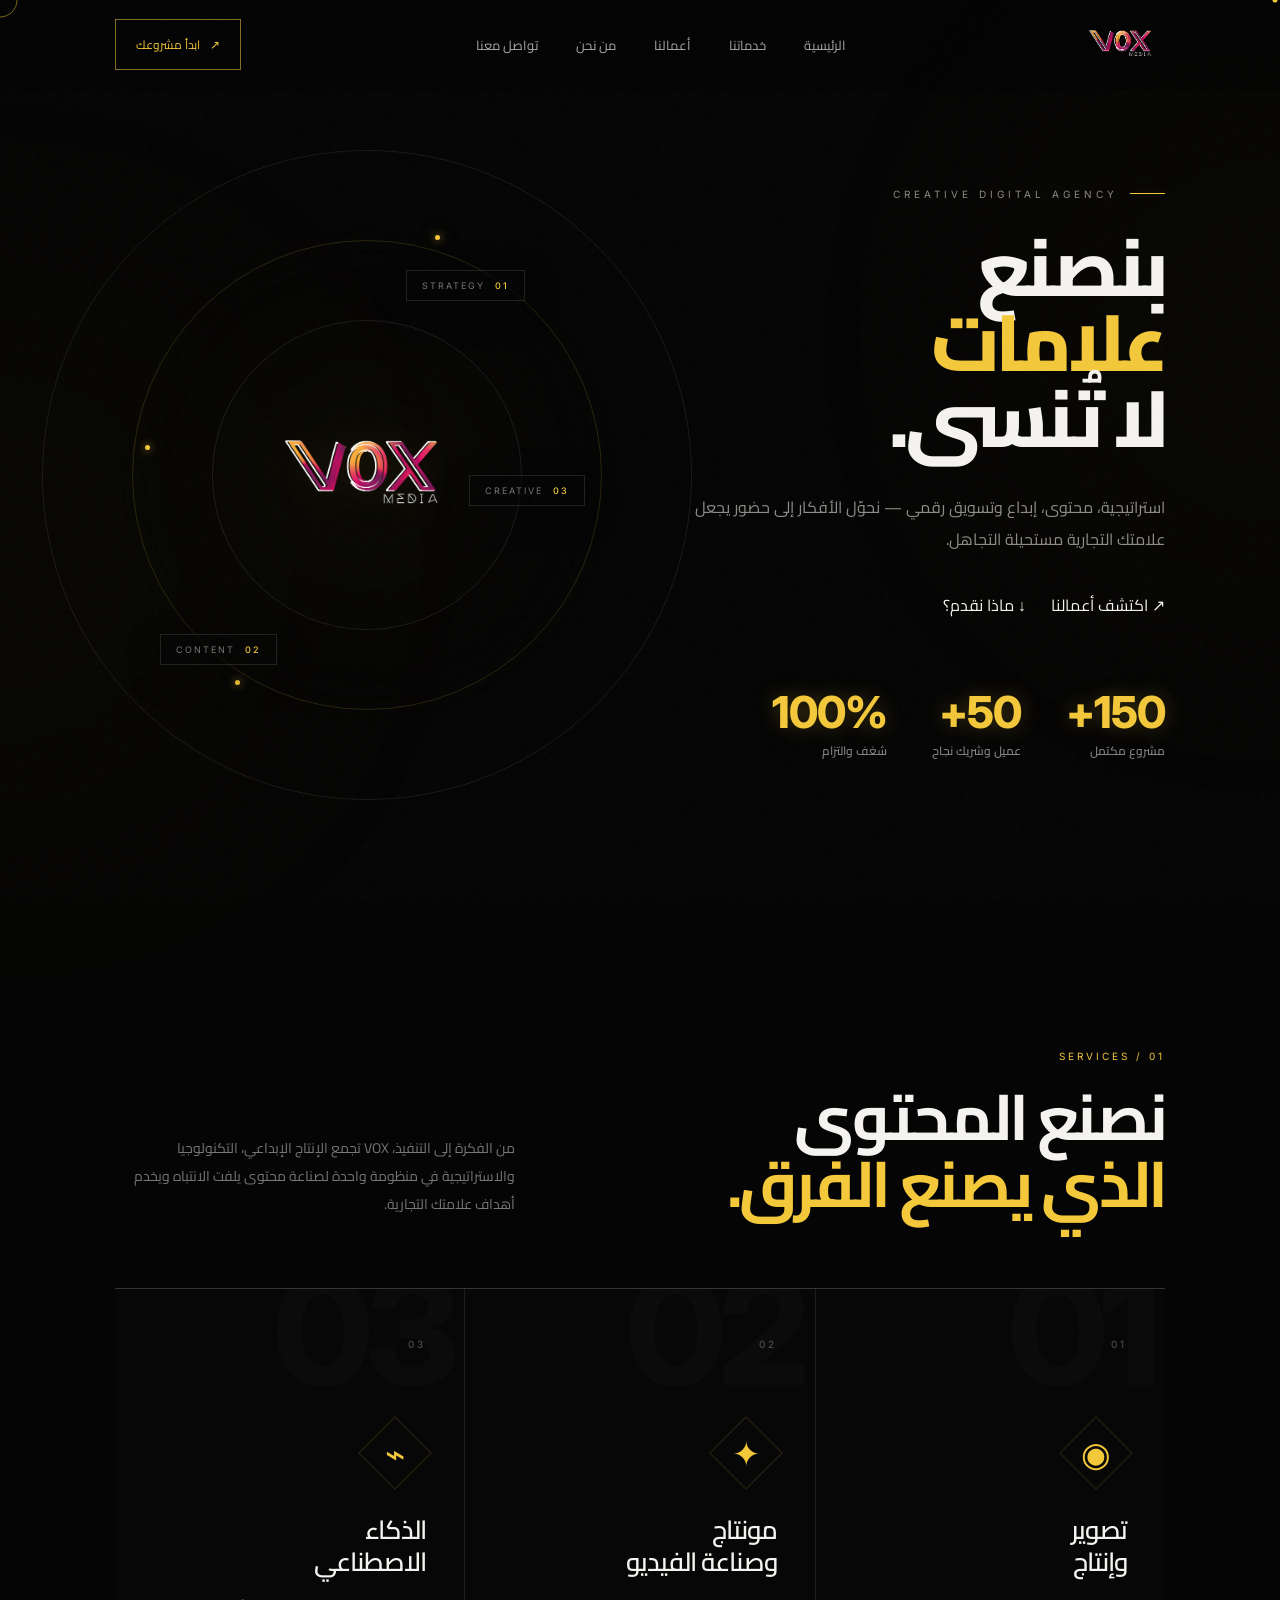
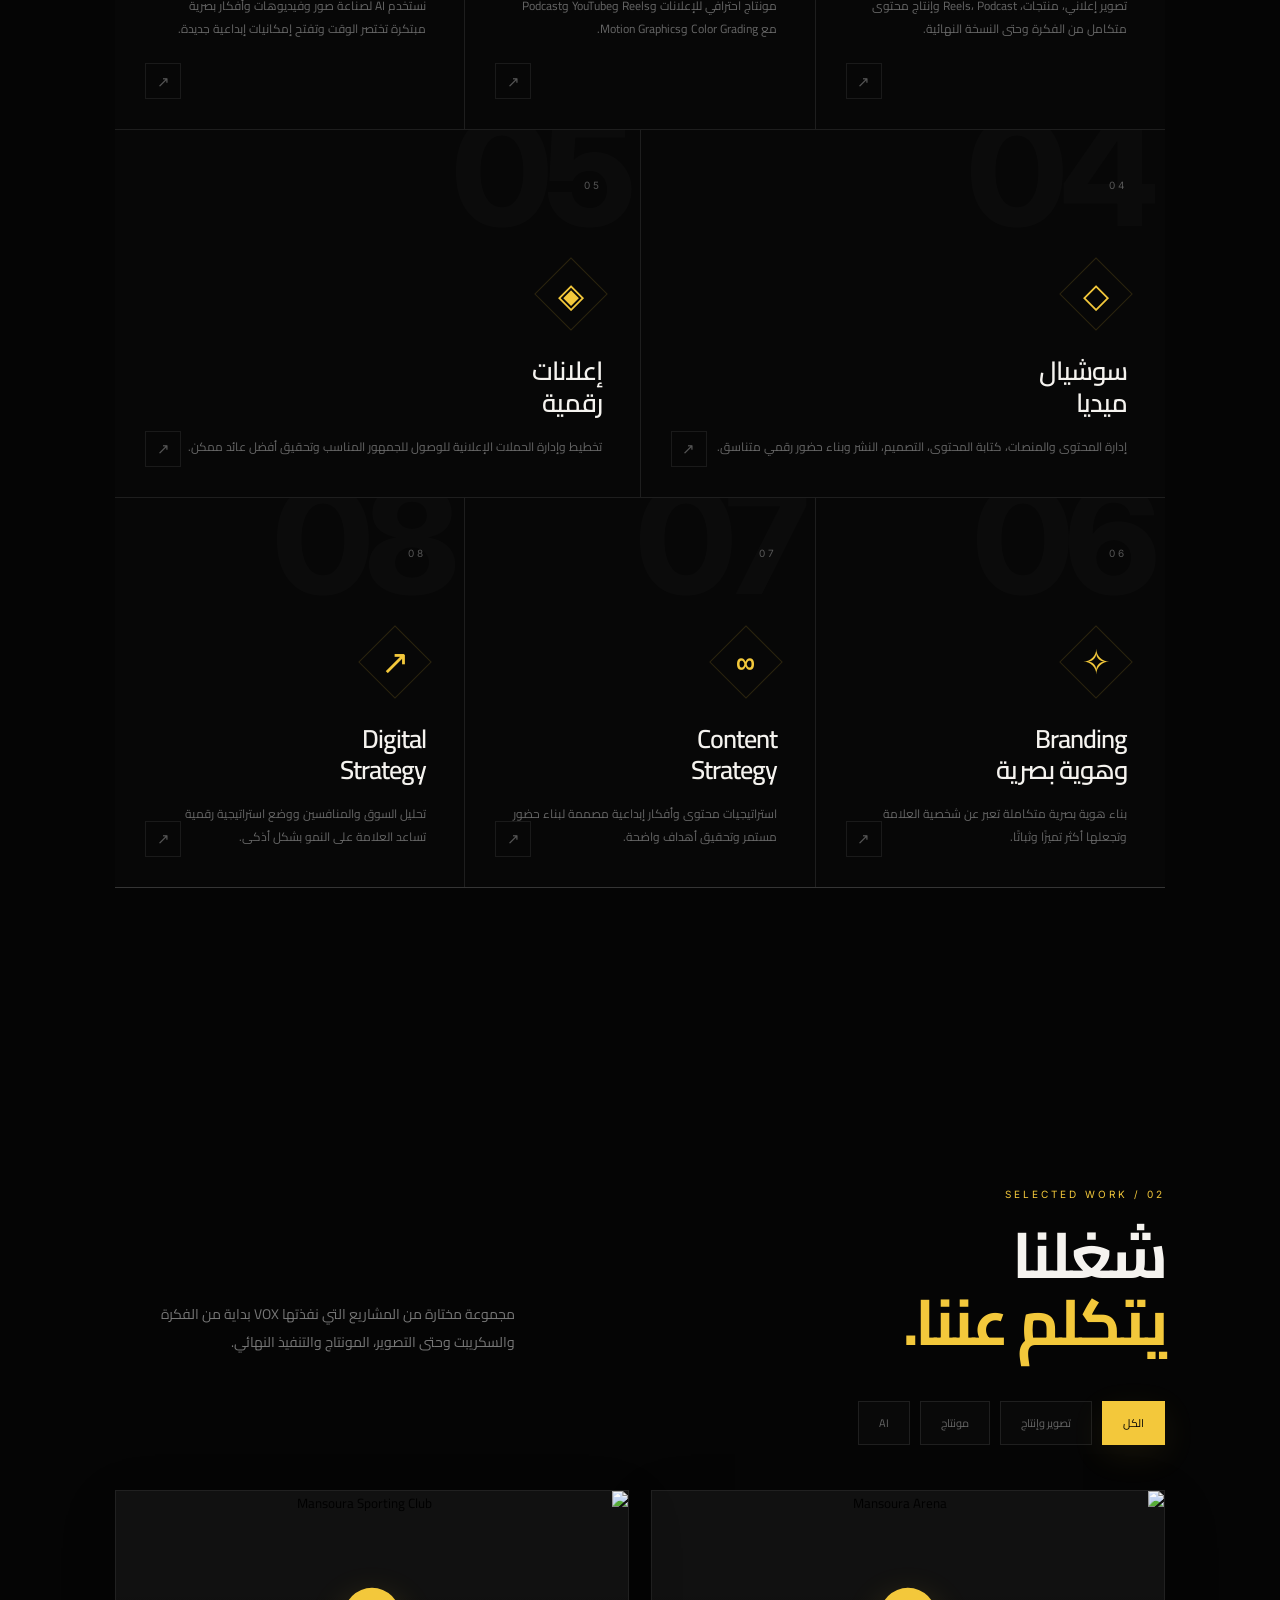
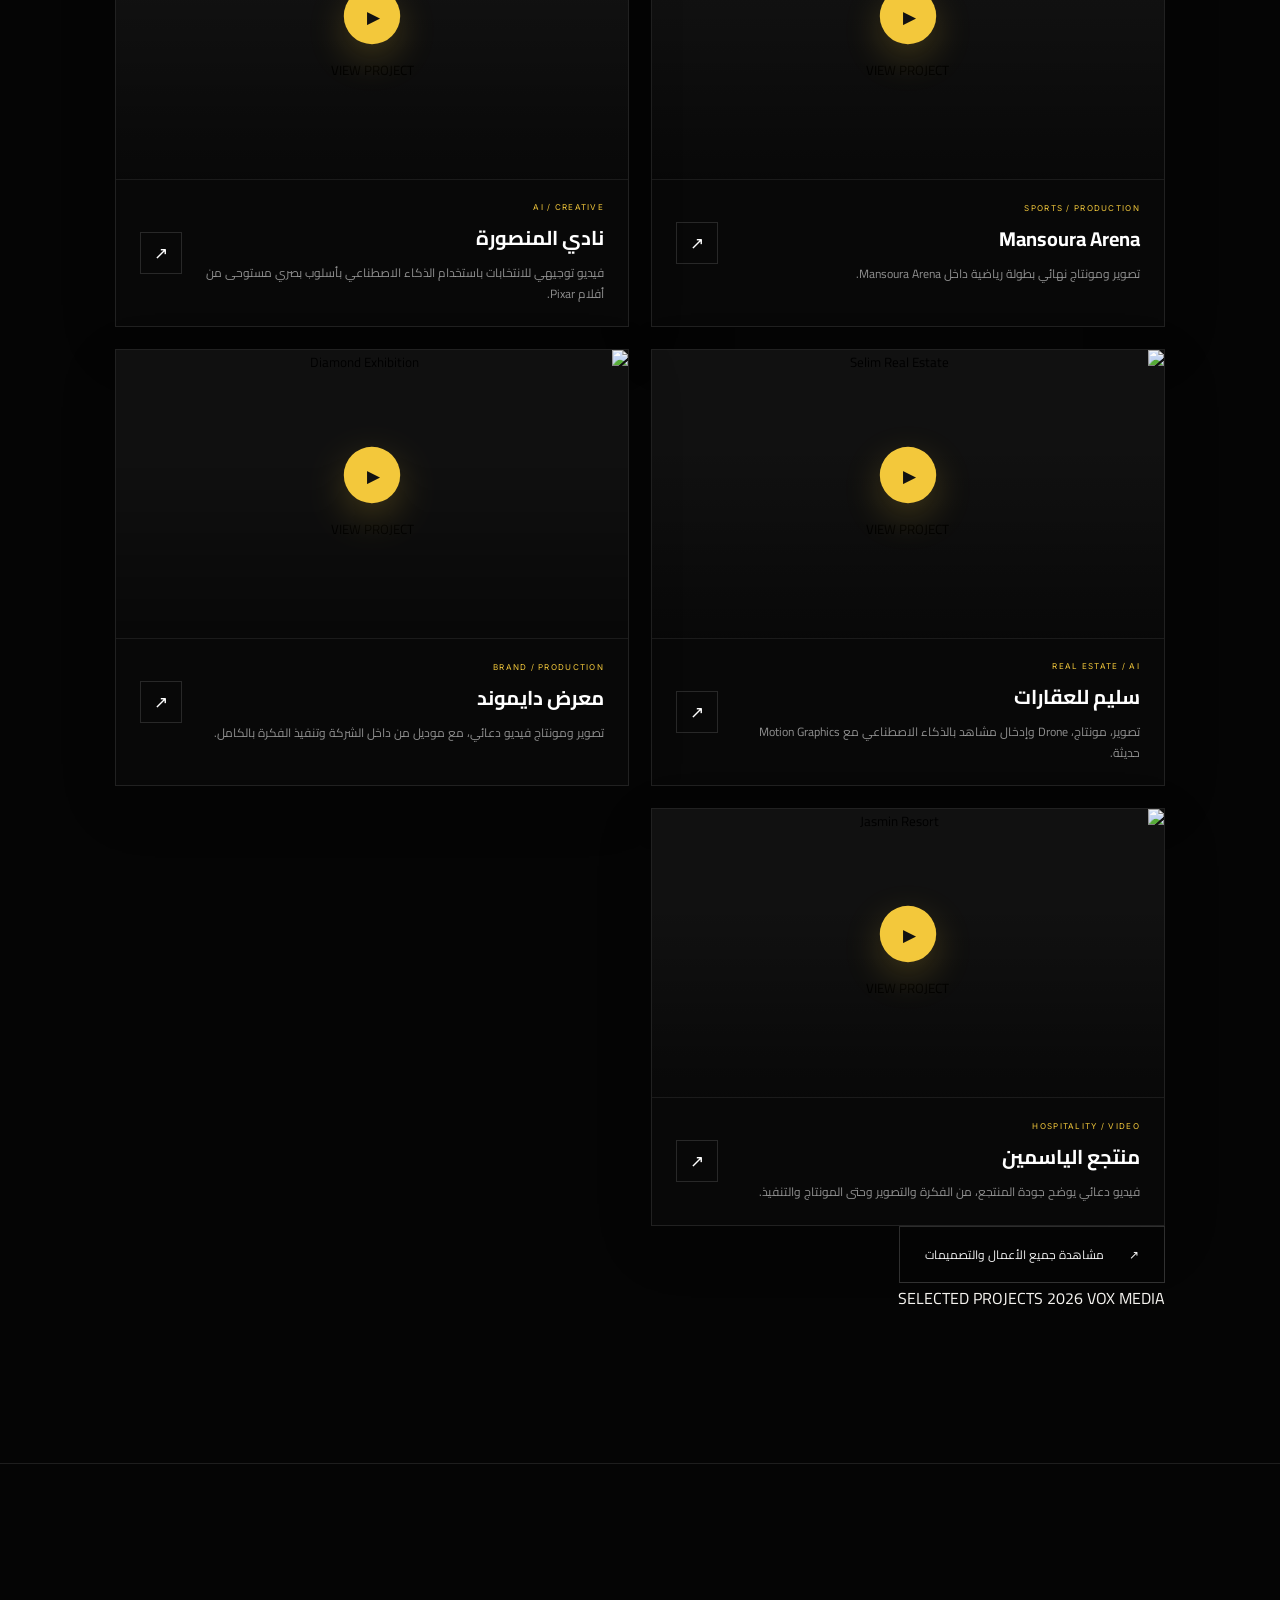
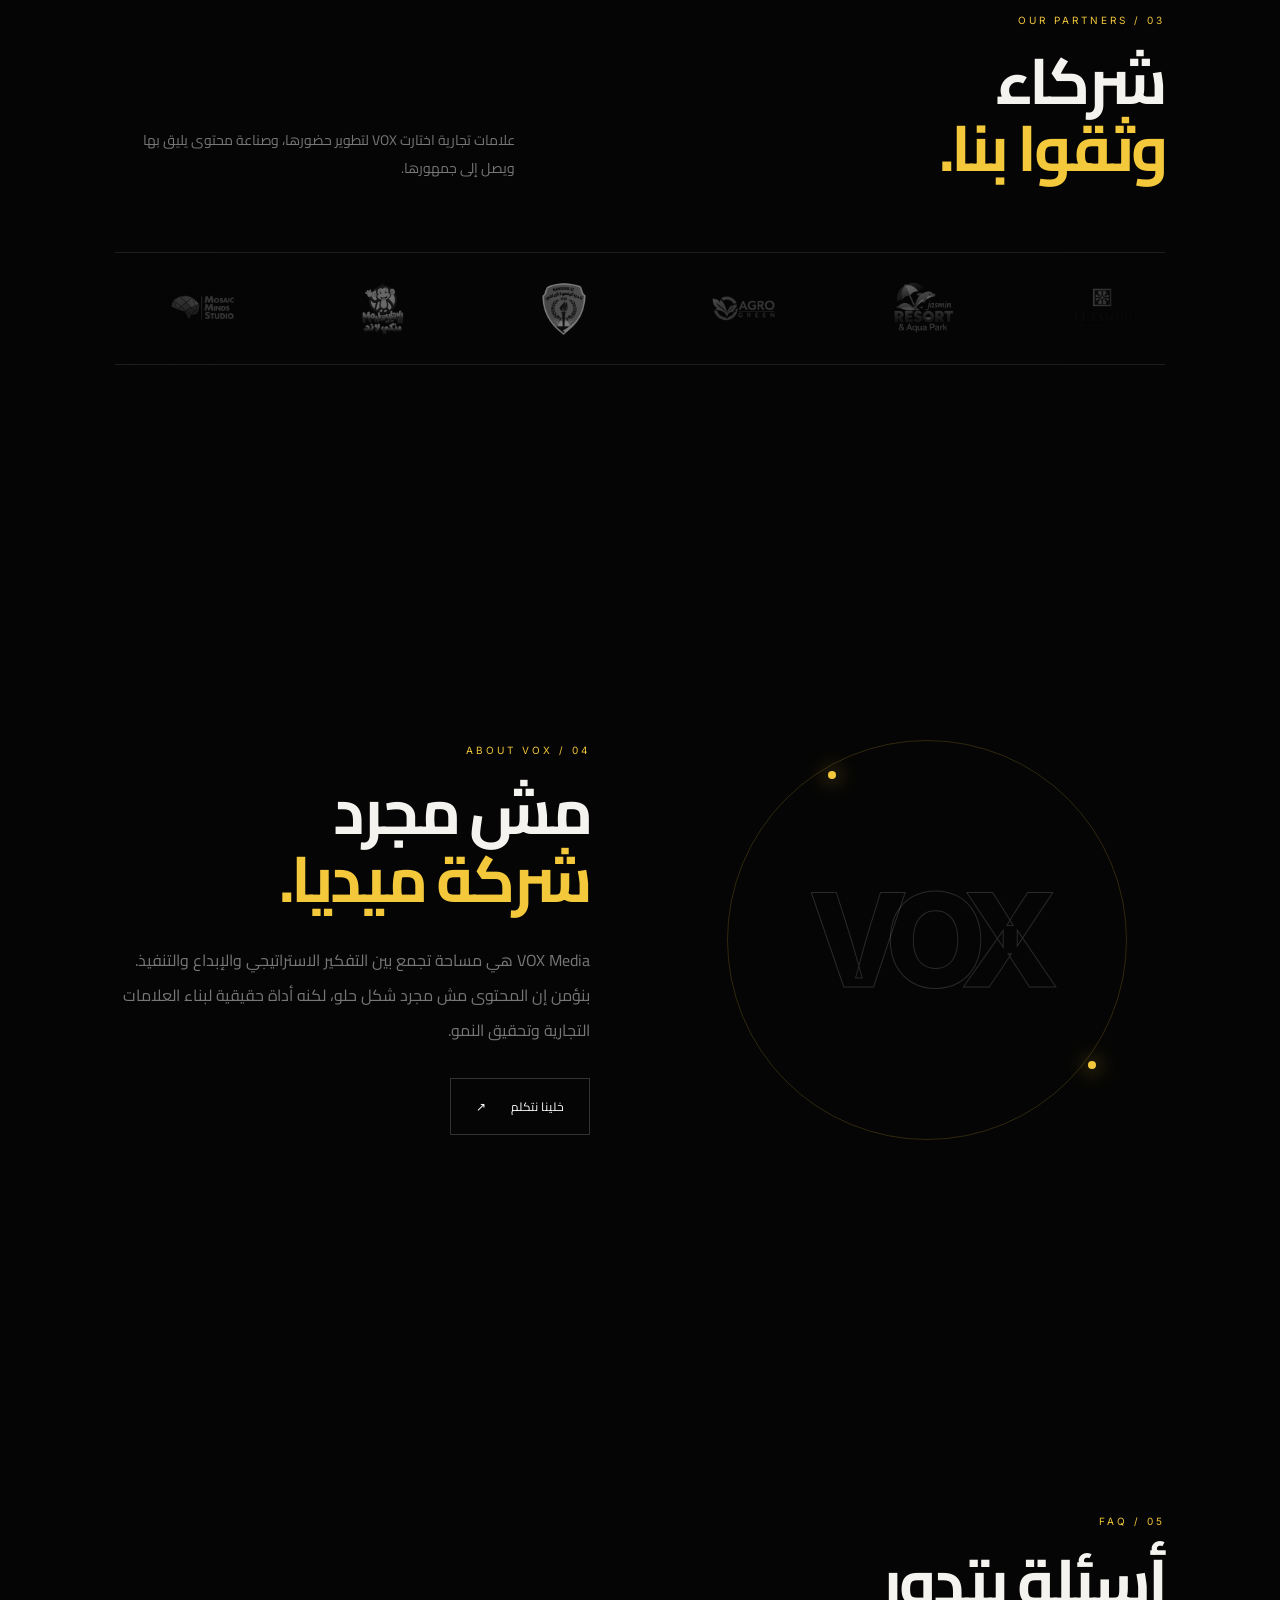
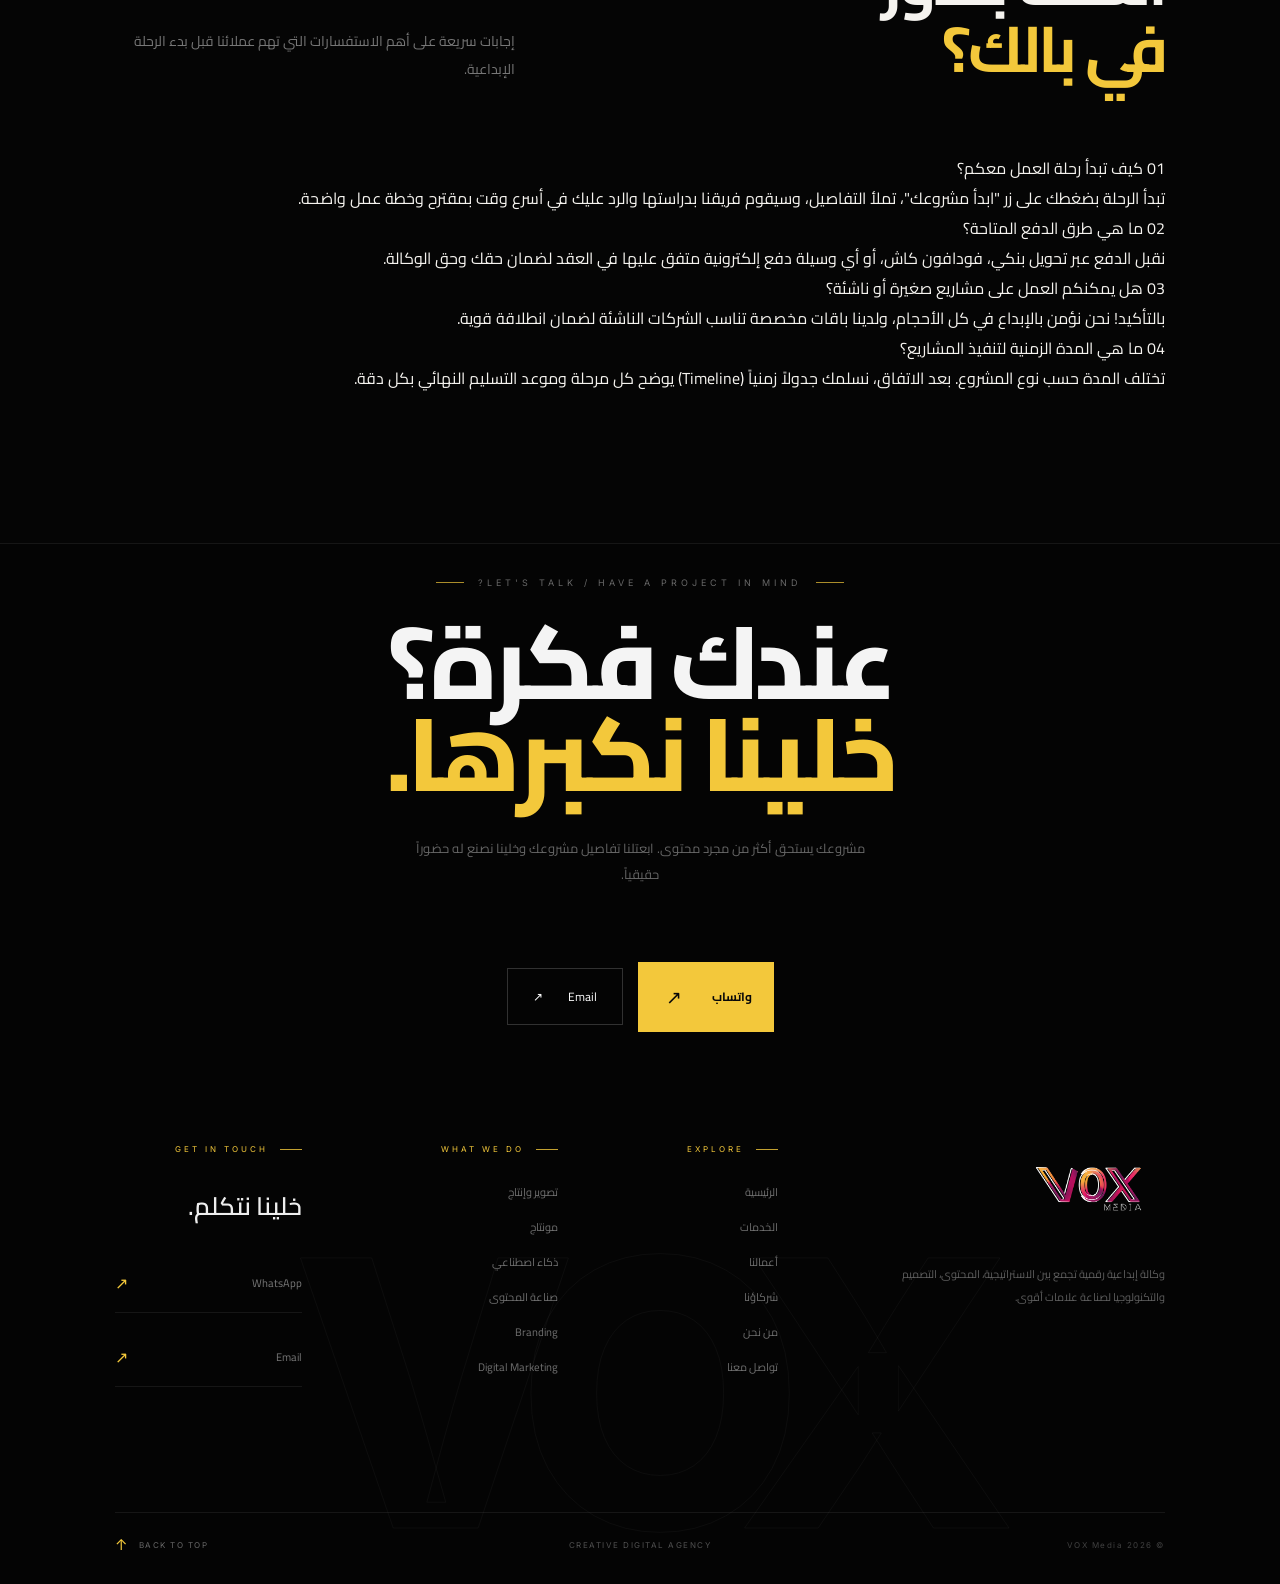
==== commit cd8ef131: "Update index.html" ====
--- a/index.html
+++ b/index.html
@@ -526,6 +526,35 @@
         </div>
     </div>
 
+    <section class="faq section" id="faq">
+    <div class="section-head">
+        <div>
+            <span class="section-number">05 / FAQ</span>
+            <h2>أسئلة بتدور<br><strong>في بالك؟</strong></h2>
+        </div>
+        <p>إجابات سريعة على أهم الاستفسارات التي تهم عملائنا قبل بدء الرحلة الإبداعية.</p>
+    </div>
+
+    <div class="faq-container">
+        <div class="faq-item">
+            <div class="faq-question"><span>01</span> كيف تبدأ رحلة العمل معكم؟</div>
+            <div class="faq-answer">تبدأ الرحلة بضغطك على زر "ابدأ مشروعك"، تملأ التفاصيل، وسيقوم فريقنا بدراستها والرد عليك في أسرع وقت بمقترح وخطة عمل واضحة.</div>
+        </div>
+        <div class="faq-item">
+            <div class="faq-question"><span>02</span> ما هي طرق الدفع المتاحة؟</div>
+            <div class="faq-answer">نقبل الدفع عبر تحويل بنكي، فودافون كاش، أو أي وسيلة دفع إلكترونية متفق عليها في العقد لضمان حقك وحق الوكالة.</div>
+        </div>
+        <div class="faq-item">
+            <div class="faq-question"><span>03</span> هل يمكنكم العمل على مشاريع صغيرة أو ناشئة؟</div>
+            <div class="faq-answer">بالتأكيد! نحن نؤمن بالإبداع في كل الأحجام، ولدينا باقات مخصصة تناسب الشركات الناشئة لضمان انطلاقة قوية.</div>
+        </div>
+        <div class="faq-item">
+            <div class="faq-question"><span>04</span> ما هي المدة الزمنية لتنفيذ المشاريع؟</div>
+            <div class="faq-answer">تختلف المدة حسب نوع المشروع. بعد الاتفاق، نسلمك جدولاً زمنياً (Timeline) يوضح كل مرحلة وموعد التسليم النهائي بكل دقة.</div>
+        </div>
+    </div>
+</section>
+    
     <!-- =====================================================
          PREMIUM FOOTER & CONTACT
     ====================================================== -->
--- a/style.css
+++ b/style.css
@@ -1852,3 +1852,54 @@
     
     .cursor, .cursor-ring { display: none; }
 }
+/* =====================================================
+   ANIMATED STATS COUNTER
+===================================================== */
+.hero-stats {
+    margin-top: 70px;
+    display: flex;
+    gap: 45px;
+    align-items: center;
+}
+
+.stat-box {
+    display: flex;
+    flex-direction: column;
+    gap: 5px;
+}
+
+.stat-number {
+    font-family: "Inter", "Cairo", sans-serif;
+    font-size: clamp(34px, 4vw, 44px);
+    font-weight: 800;
+    color: var(--gold);
+    line-height: 1;
+    letter-spacing: -1px;
+    text-shadow: 0 0 20px rgba(243, 200, 59, 0.25);
+}
+
+.stat-label {
+    font-size: 12px;
+    color: #888;
+    font-weight: 500;
+}
+
+@media (max-width: 900px) {
+    .hero-stats {
+        justify-content: center;
+        gap: 30px;
+    }
+}
+
+@media (max-width: 600px) {
+    .hero-stats {
+        gap: 20px;
+        flex-wrap: wrap;
+    }
+    .stat-number {
+        font-size: 30px;
+    }
+    .stat-label {
+        font-size: 11px;
+    }
+}
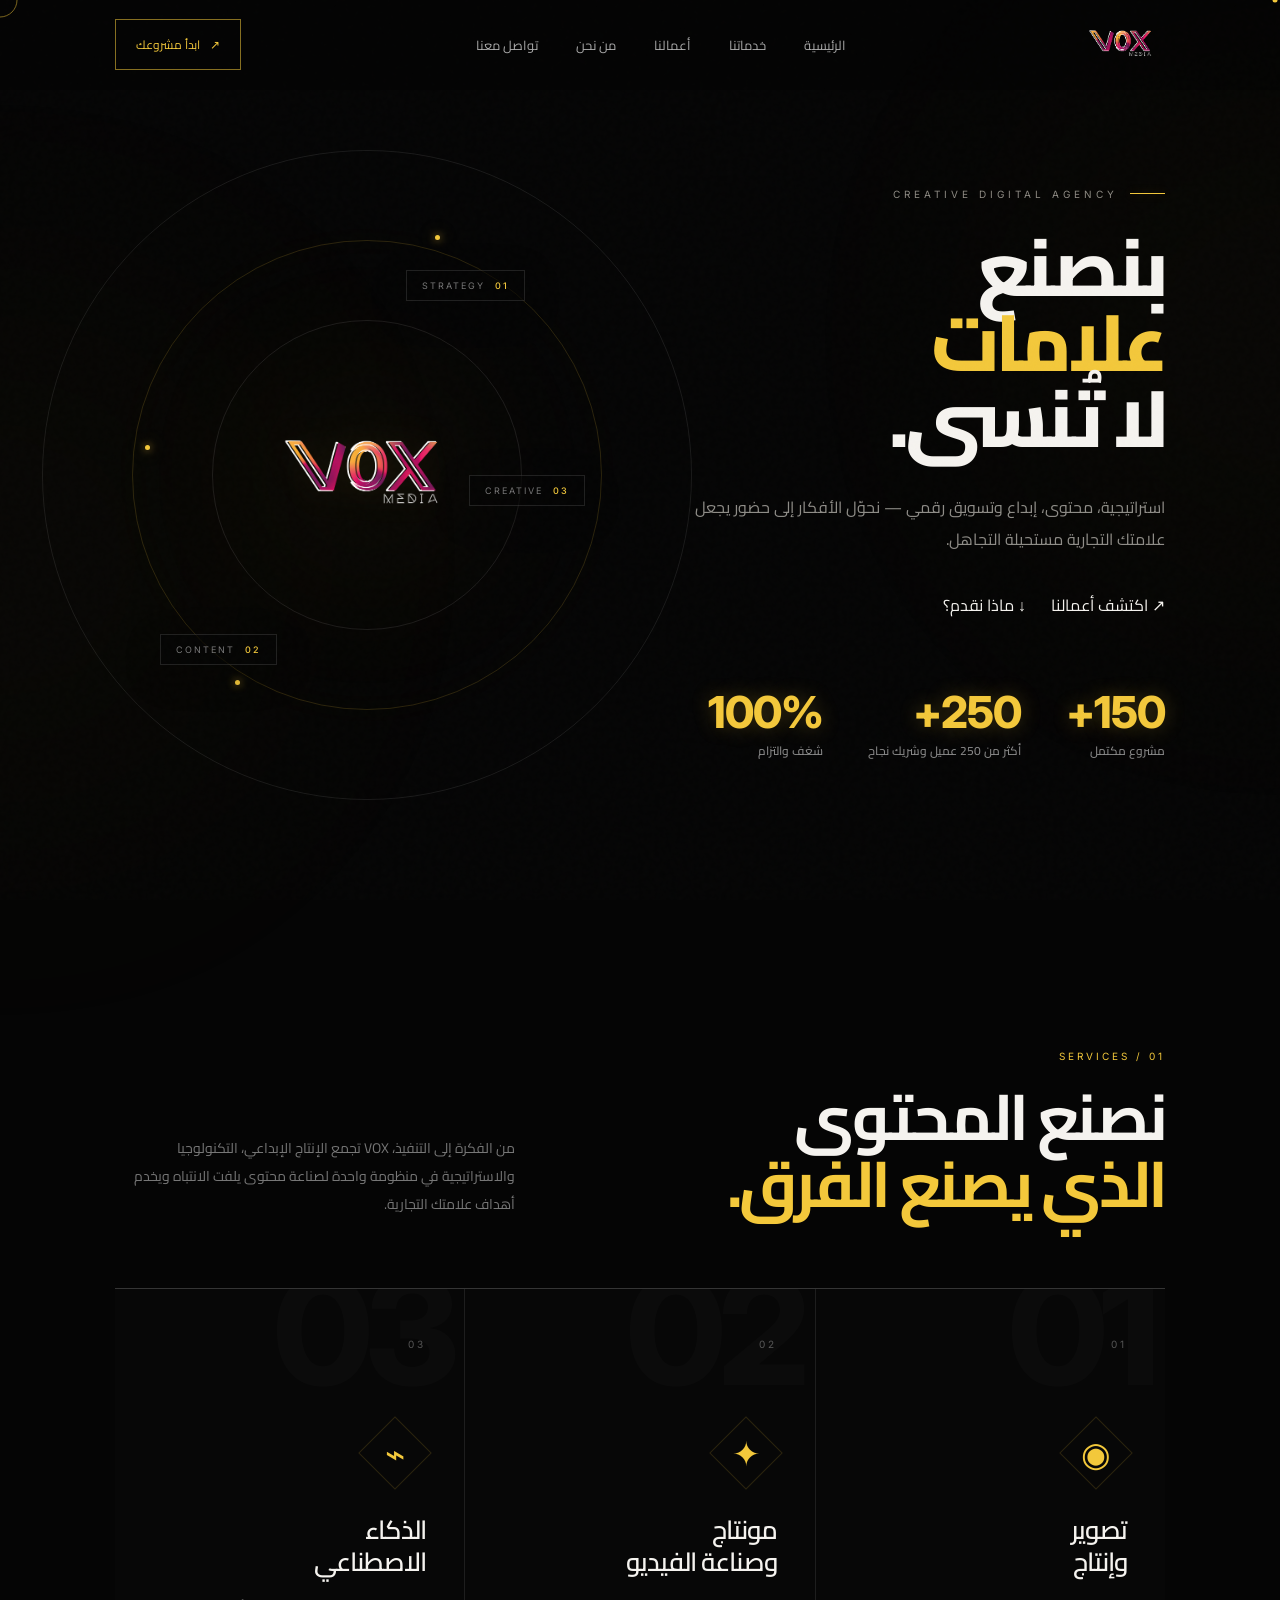
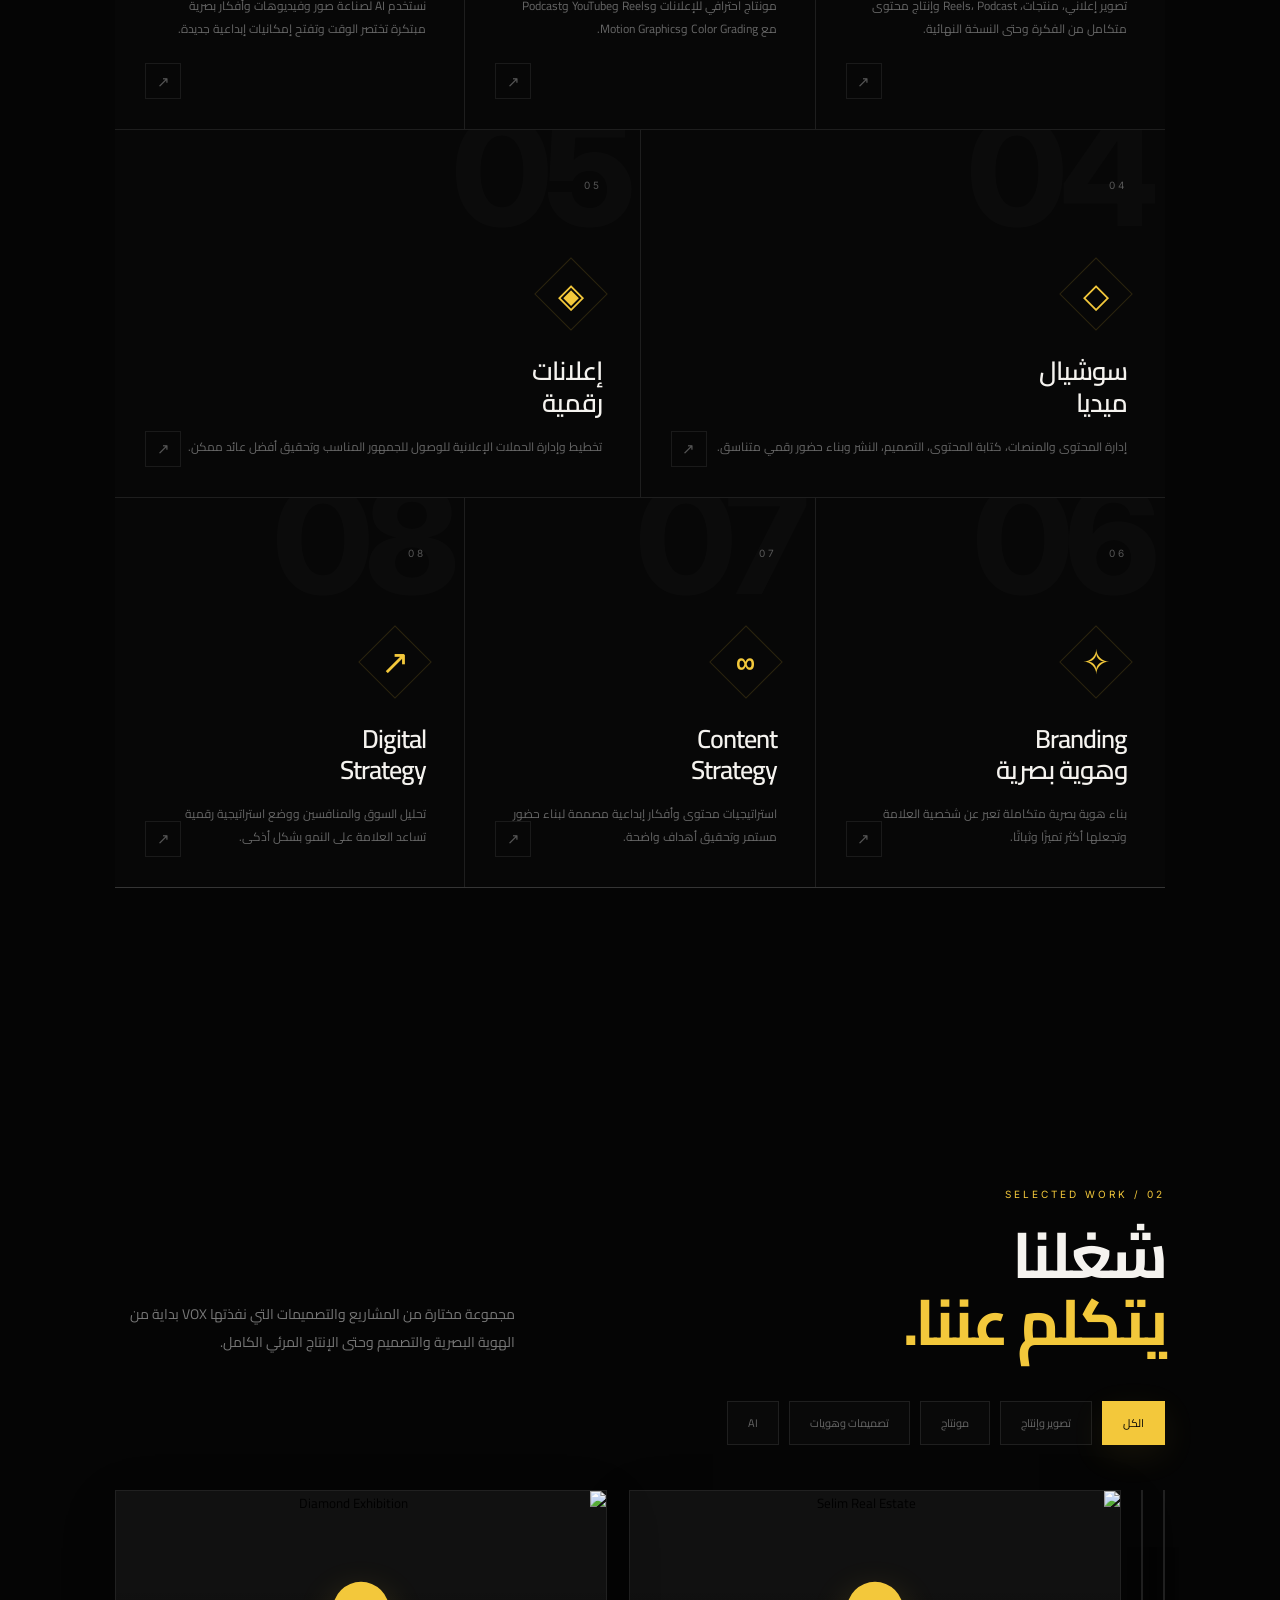
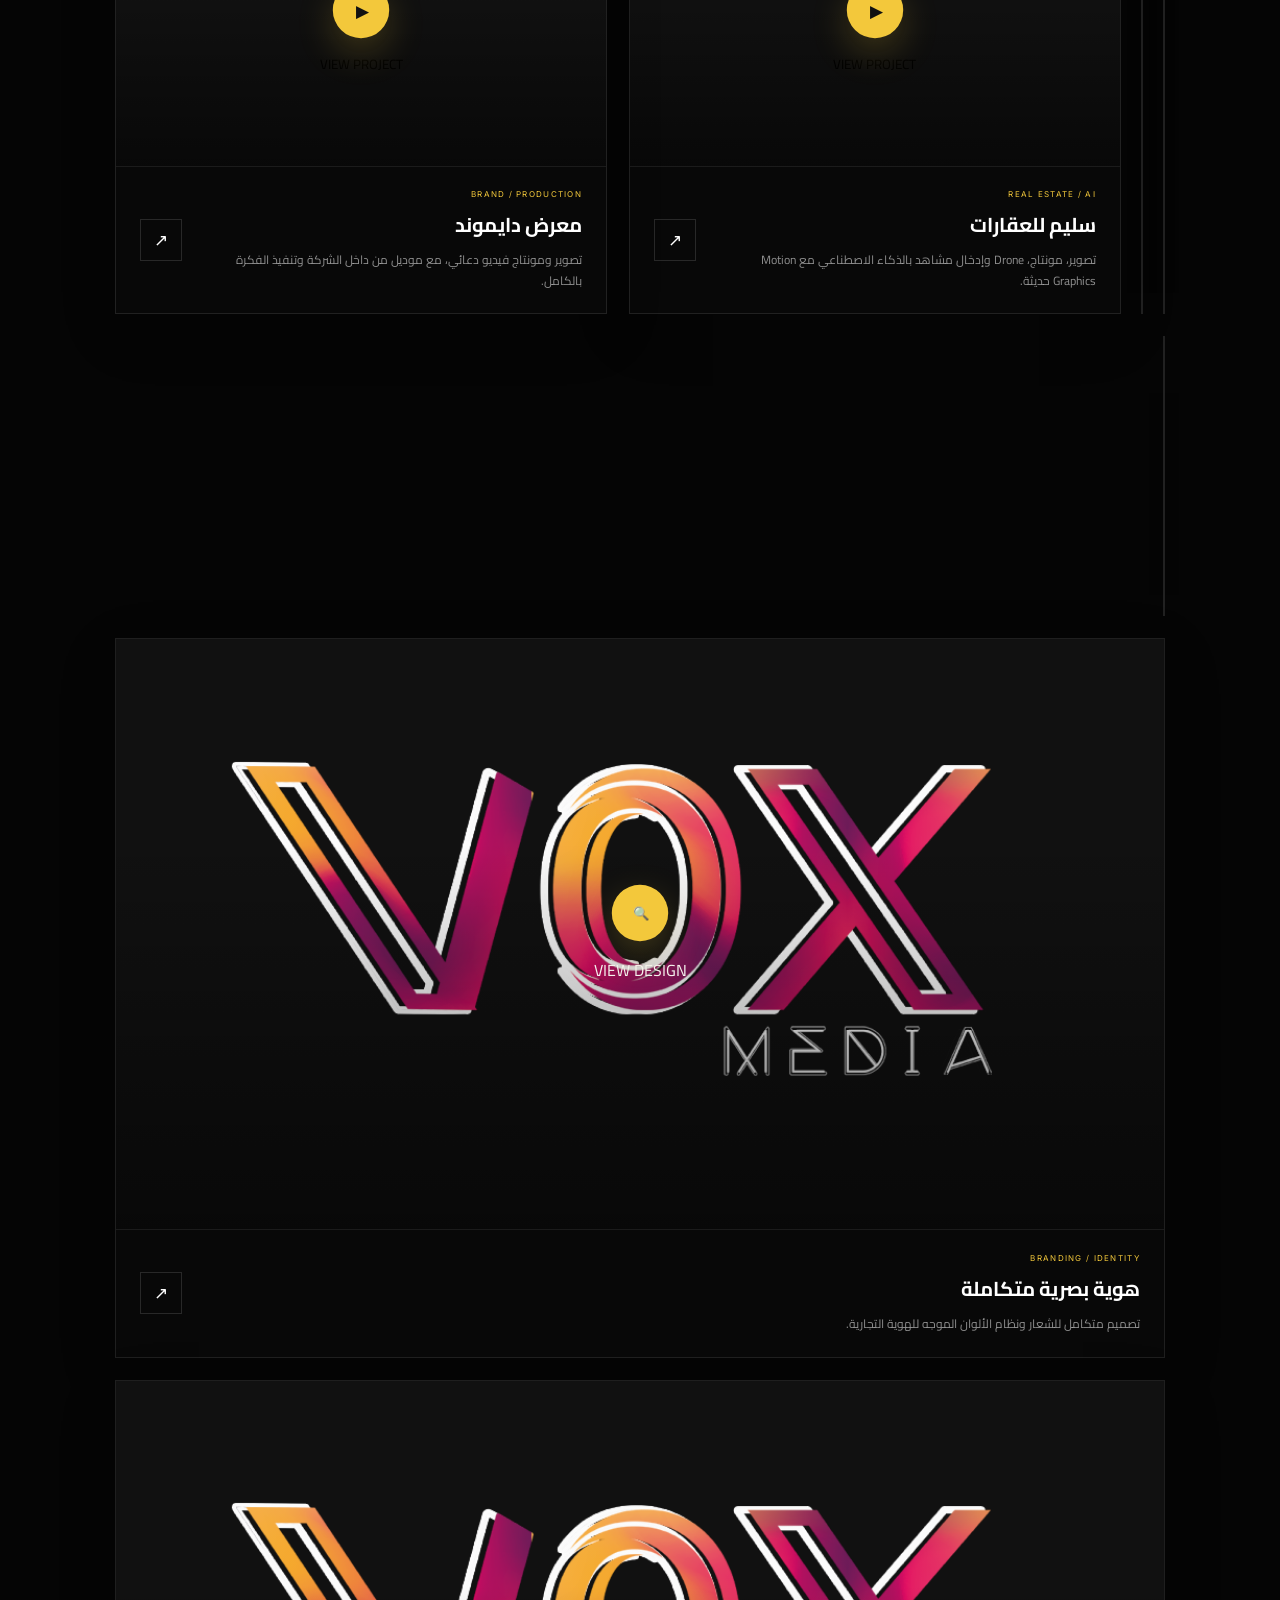
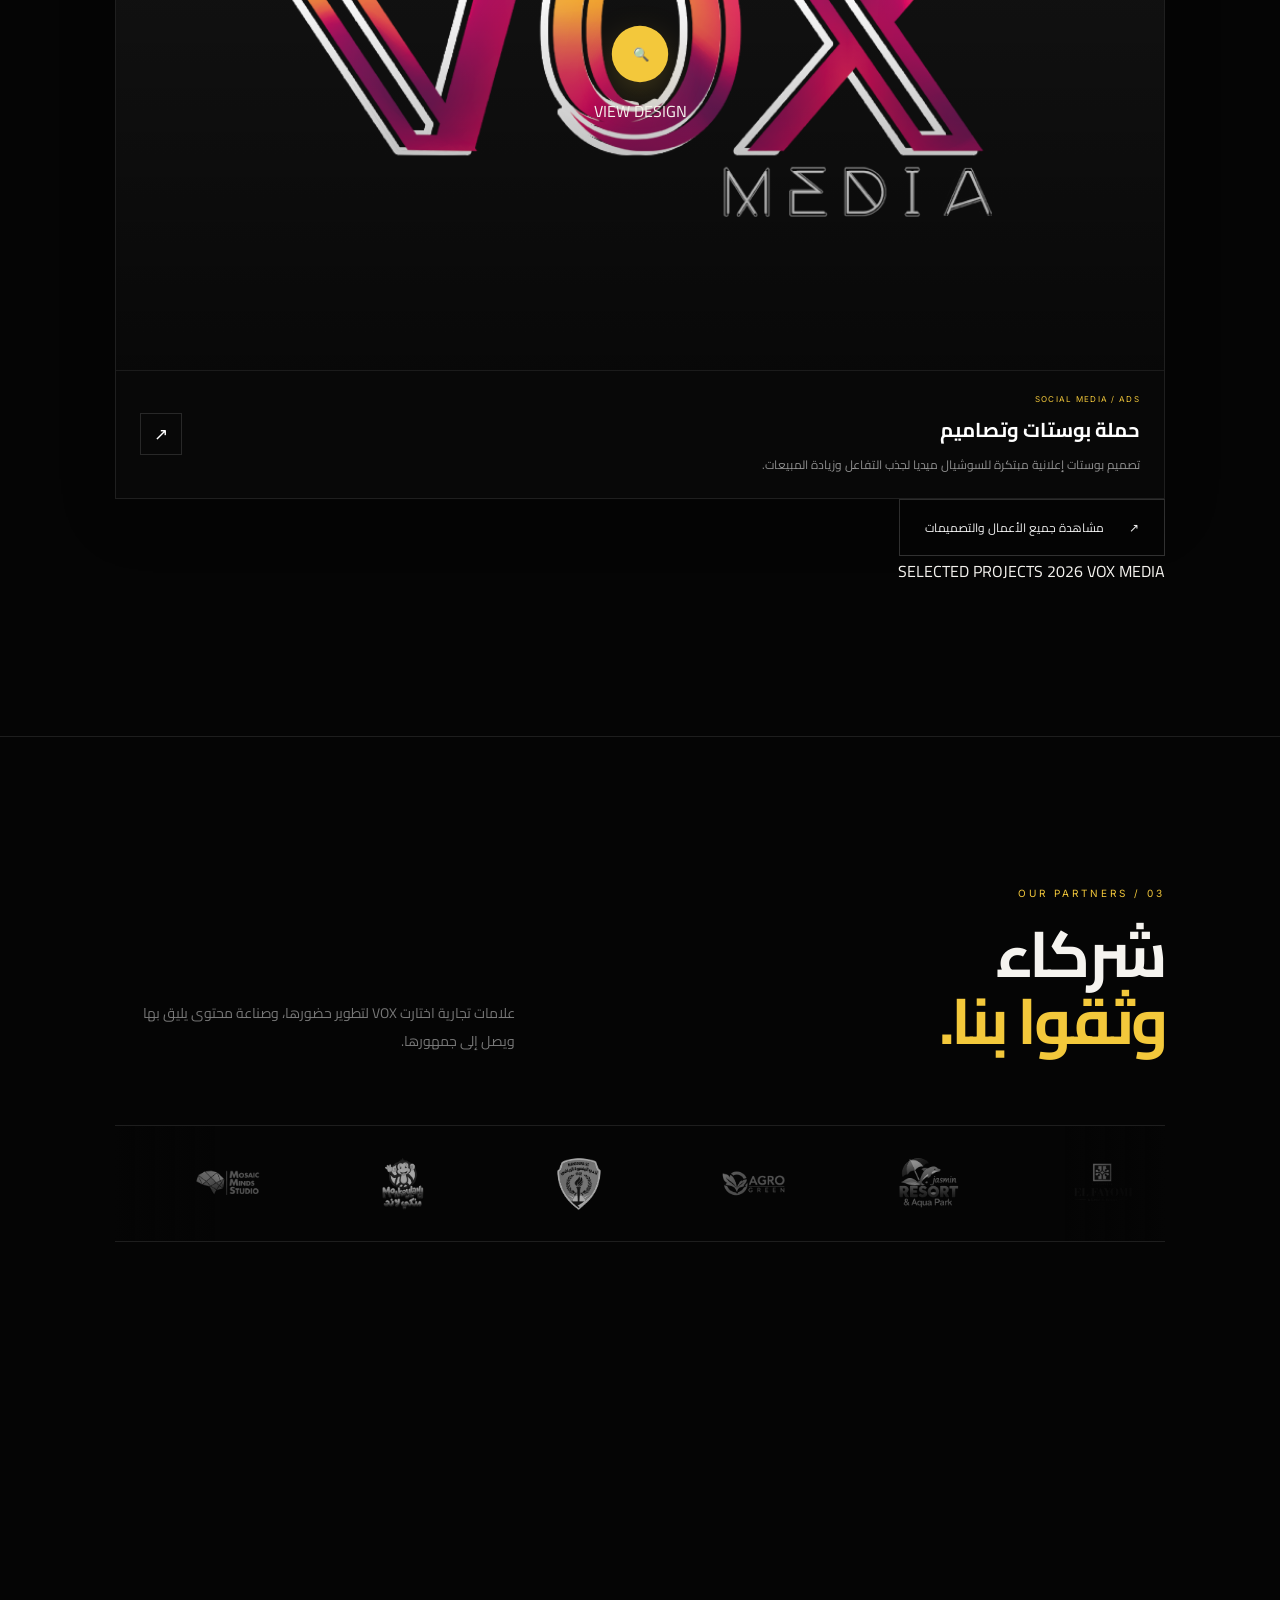
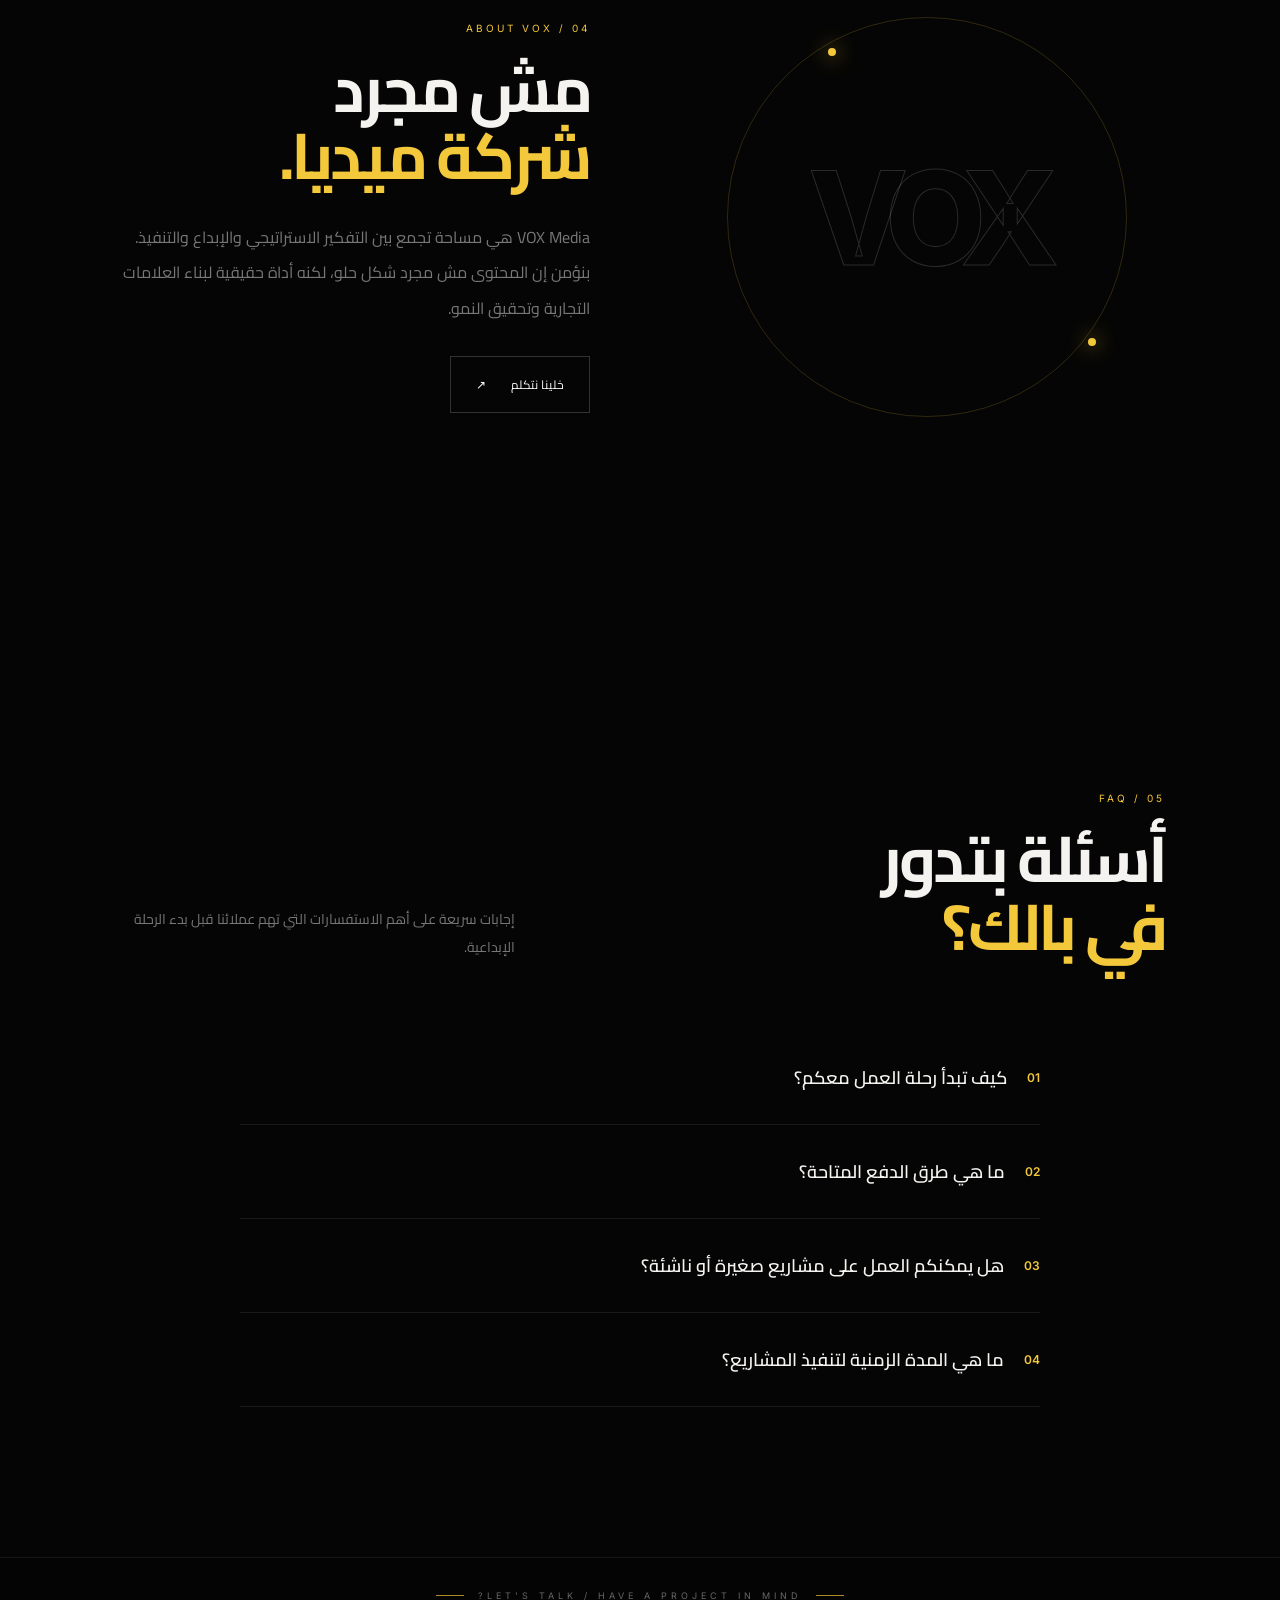
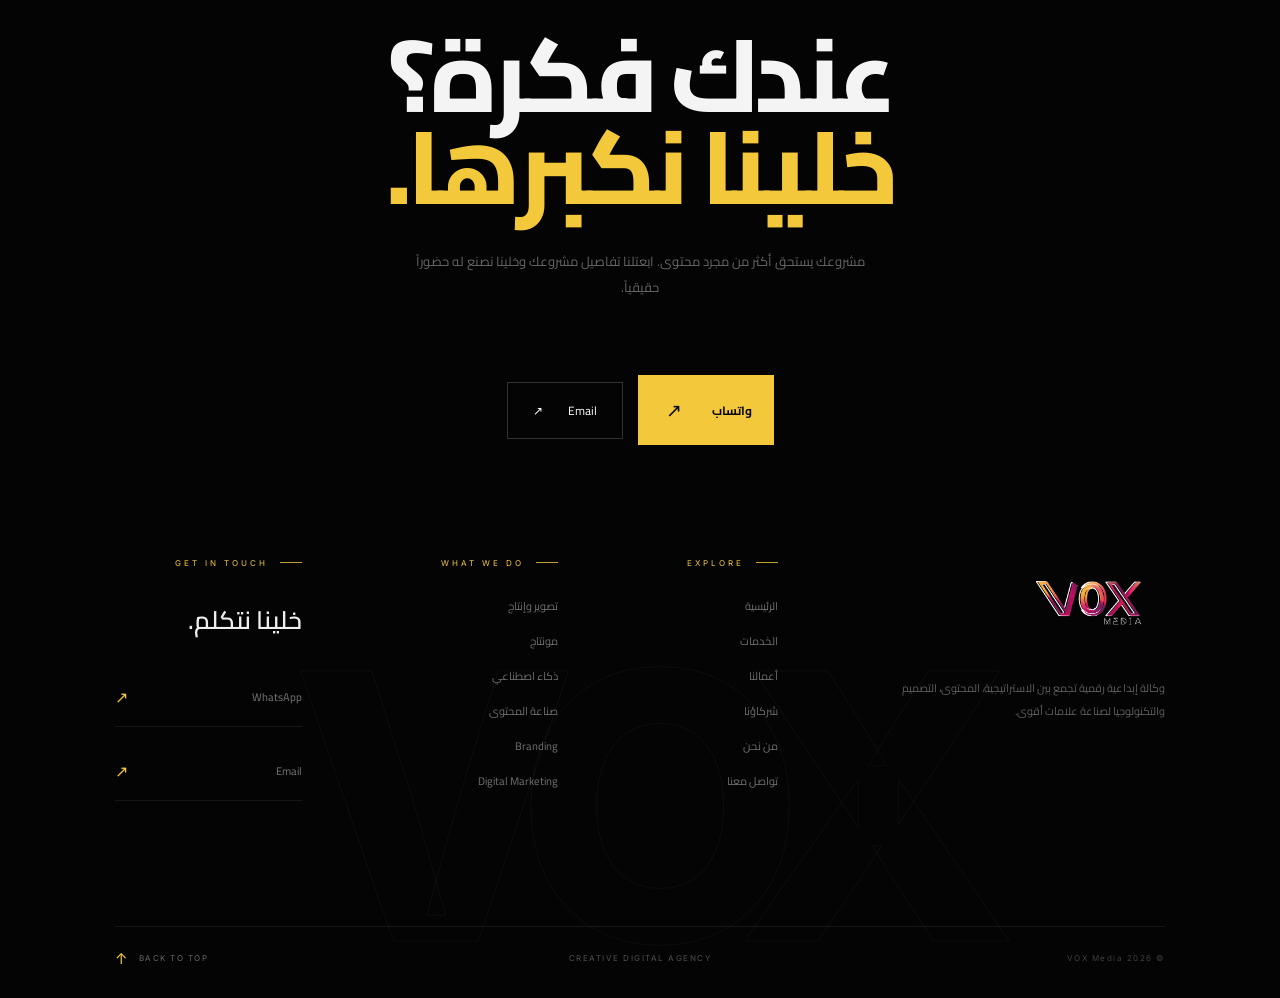
==== commit 18b42cda: "Update index.html" ====
--- a/index.html
+++ b/index.html
@@ -160,8 +160,8 @@
                         <span class="stat-label">مشروع مكتمل</span>
                     </div>
                     <div class="stat-box">
-                        <span class="stat-number" data-target="50" data-suffix="+">0</span>
-                        <span class="stat-label">عميل وشريك نجاح</span>
+                        <span class="stat-number" data-target="250" data-suffix="+">0</span>
+                        <span class="stat-label">أكثر من 250 عميل وشريك نجاح</span>
                     </div>
                     <div class="stat-box">
                         <span class="stat-number" data-target="100" data-suffix="%">0</span>
@@ -273,7 +273,7 @@
         </section>
 
         <!-- =================================================
-             WORK / SELECTED PROJECTS
+             WORK / SELECTED PROJECTS & DESIGNS
         ================================================== -->
         <section class="work section" id="work">
 
@@ -287,9 +287,8 @@
                 </div>
 
                 <p>
-                    مجموعة مختارة من المشاريع التي نفذتها VOX
-                    بداية من الفكرة والسكريبت وحتى التصوير،
-                    المونتاج والتنفيذ النهائي.
+                    مجموعة مختارة من المشاريع والتصميمات التي نفذتها VOX
+                    بداية من الهوية البصرية والتصميم وحتى الإنتاج المرئي الكامل.
                 </p>
             </div>
 
@@ -298,13 +297,14 @@
                 <button class="work-filter active" data-filter="all" type="button">الكل</button>
                 <button class="work-filter" data-filter="production" type="button">تصوير وإنتاج</button>
                 <button class="work-filter" data-filter="editing" type="button">مونتاج</button>
+                <button class="work-filter" data-filter="designs" type="button">تصميمات وهويات</button>
                 <button class="work-filter" data-filter="ai" type="button">AI</button>
             </div>
 
             <!-- PROJECT GRID -->
             <div class="work-grid">
 
-                <!-- PROJECT 01 -->
+                <!-- PROJECT 01 (VIDEO) -->
                 <article class="work-card" data-category="production editing">
                     <button class="work-media" type="button" data-video="f4DGQejmsPk" data-title="Mansoura Arena" data-client="Mansoura Arena" data-type="تصوير ومونتاج" aria-label="مشاهدة مشروع Mansoura Arena">
                         <img src="https://img.youtube.com/vi/f4DGQejmsPk/maxresdefault.jpg" alt="Mansoura Arena" loading="lazy">
@@ -324,7 +324,7 @@
                     </div>
                 </article>
 
-                <!-- PROJECT 02 -->
+                <!-- PROJECT 02 (VIDEO) -->
                 <article class="work-card" data-category="ai production">
                     <button class="work-media" type="button" data-video="5H7-wrzXO30" data-title="Mansoura Sporting Club" data-client="Mansoura Sporting Club" data-type="AI Production" aria-label="مشاهدة مشروع نادي المنصورة">
                         <img src="https://img.youtube.com/vi/5H7-wrzXO30/maxresdefault.jpg" alt="Mansoura Sporting Club" loading="lazy">
@@ -344,7 +344,7 @@
                     </div>
                 </article>
 
-                <!-- PROJECT 03 -->
+                <!-- PROJECT 03 (VIDEO) -->
                 <article class="work-card" data-category="production editing ai">
                     <button class="work-media" type="button" data-video="ftC0Dz3Xj14" data-title="Selim Real Estate" data-client="Selim Real Estate" data-type="تصوير + مونتاج + AI" aria-label="مشاهدة مشروع سليم للعقارات">
                         <img src="https://img.youtube.com/vi/ftC0Dz3Xj14/maxresdefault.jpg" alt="Selim Real Estate" loading="lazy">
@@ -364,7 +364,7 @@
                     </div>
                 </article>
 
-                <!-- PROJECT 04 -->
+                <!-- PROJECT 04 (VIDEO) -->
                 <article class="work-card" data-category="production editing">
                     <button class="work-media" type="button" data-video="Z7X1bIGetuE" data-title="Diamond Exhibition" data-client="Diamond" data-type="تصوير ومونتاج" aria-label="مشاهدة مشروع معرض دايموند">
                         <img src="https://img.youtube.com/vi/Z7X1bIGetuE/maxresdefault.jpg" alt="Diamond Exhibition" loading="lazy">
@@ -384,7 +384,7 @@
                     </div>
                 </article>
 
-                <!-- PROJECT 05 -->
+                <!-- PROJECT 05 (VIDEO) -->
                 <article class="work-card" data-category="production editing">
                     <button class="work-media" type="button" data-video="GDvqPmsD-v0" data-title="Jasmin Resort" data-client="Jasmin Resort" data-type="تصوير ومونتاج" aria-label="مشاهدة مشروع الياسمين">
                         <img src="https://img.youtube.com/vi/GDvqPmsD-v0/maxresdefault.jpg" alt="Jasmin Resort" loading="lazy">
@@ -401,6 +401,44 @@
                             <p>فيديو دعائي يوضح جودة المنتجع، من الفكرة والتصوير وحتى المونتاج والتنفيذ.</p>
                         </div>
                         <button class="work-open" type="button" data-video="GDvqPmsD-v0" data-title="Jasmin Resort" data-client="Jasmin Resort" data-type="تصوير ومونتاج">↗</button>
+                    </div>
+                </article>
+
+                <!-- DESIGN 01 (BRANDING) -->
+                <article class="work-card design-card" data-category="designs" data-image="assets/images/designs/design-1.jpg" data-title="تصميم هوية بصرية متكاملة" data-type="Branding Identity">
+                    <div class="work-media" style="cursor: pointer;">
+                        <img src="assets/images/designs/design-1.jpg" alt="تصميم هوية بصرية" onerror="this.src='assets/images/vox-logo.png'">
+                        <div class="work-overlay">
+                            <span class="work-play" style="font-size: 14px;">🔍</span>
+                            <span class="work-view">VIEW DESIGN</span>
+                        </div>
+                    </div>
+                    <div class="work-info">
+                        <div>
+                            <span class="work-category">BRANDING / IDENTITY</span>
+                            <h3>هوية بصرية متكاملة</h3>
+                            <p>تصميم متكامل للشعار ونظام الألوان الموجه للهوية التجارية.</p>
+                        </div>
+                        <button class="work-open" type="button">↗</button>
+                    </div>
+                </article>
+
+                <!-- DESIGN 02 (SOCIAL MEDIA ADS) -->
+                <article class="work-card design-card" data-category="designs" data-image="assets/images/designs/design-2.jpg" data-title="تصميمات حملة سوشيال ميديا" data-type="Social Media Campaign">
+                    <div class="work-media" style="cursor: pointer;">
+                        <img src="assets/images/designs/design-2.jpg" alt="تصميم سوشيال ميديا" onerror="this.src='assets/images/vox-logo.png'">
+                        <div class="work-overlay">
+                            <span class="work-play" style="font-size: 14px;">🔍</span>
+                            <span class="work-view">VIEW DESIGN</span>
+                        </div>
+                    </div>
+                    <div class="work-info">
+                        <div>
+                            <span class="work-category">SOCIAL MEDIA / ADS</span>
+                            <h3>حملة بوستات وتصاميم</h3>
+                            <p>تصميم بوستات إعلانية مبتكرة للسوشيال ميديا لجذب التفاعل وزيادة المبيعات.</p>
+                        </div>
+                        <button class="work-open" type="button">↗</button>
                     </div>
                 </article>
 
@@ -526,35 +564,55 @@
         </div>
     </div>
 
+    <!-- =====================================================
+         DESIGN LIGHTBOX MODAL
+    ====================================================== -->
+    <div class="design-modal" id="designModal" aria-hidden="true">
+        <div class="design-modal-backdrop"></div>
+        <div class="design-modal-container" role="dialog" aria-modal="true">
+            <button class="design-modal-close" id="designModalClose" type="button">×</button>
+            <div class="design-modal-image">
+                <img id="designModalImage" src="" alt="VOX Design">
+            </div>
+            <div class="design-modal-info">
+                <span id="designModalType">DESIGN</span>
+                <h3 id="designModalTitle">Design Title</h3>
+            </div>
+        </div>
+    </div>
+
+    <!-- =====================================================
+         FAQ ACCORDION
+    ====================================================== -->
     <section class="faq section" id="faq">
-    <div class="section-head">
-        <div>
-            <span class="section-number">05 / FAQ</span>
-            <h2>أسئلة بتدور<br><strong>في بالك؟</strong></h2>
-        </div>
-        <p>إجابات سريعة على أهم الاستفسارات التي تهم عملائنا قبل بدء الرحلة الإبداعية.</p>
-    </div>
-
-    <div class="faq-container">
-        <div class="faq-item">
-            <div class="faq-question"><span>01</span> كيف تبدأ رحلة العمل معكم؟</div>
-            <div class="faq-answer">تبدأ الرحلة بضغطك على زر "ابدأ مشروعك"، تملأ التفاصيل، وسيقوم فريقنا بدراستها والرد عليك في أسرع وقت بمقترح وخطة عمل واضحة.</div>
-        </div>
-        <div class="faq-item">
-            <div class="faq-question"><span>02</span> ما هي طرق الدفع المتاحة؟</div>
-            <div class="faq-answer">نقبل الدفع عبر تحويل بنكي، فودافون كاش، أو أي وسيلة دفع إلكترونية متفق عليها في العقد لضمان حقك وحق الوكالة.</div>
-        </div>
-        <div class="faq-item">
-            <div class="faq-question"><span>03</span> هل يمكنكم العمل على مشاريع صغيرة أو ناشئة؟</div>
-            <div class="faq-answer">بالتأكيد! نحن نؤمن بالإبداع في كل الأحجام، ولدينا باقات مخصصة تناسب الشركات الناشئة لضمان انطلاقة قوية.</div>
-        </div>
-        <div class="faq-item">
-            <div class="faq-question"><span>04</span> ما هي المدة الزمنية لتنفيذ المشاريع؟</div>
-            <div class="faq-answer">تختلف المدة حسب نوع المشروع. بعد الاتفاق، نسلمك جدولاً زمنياً (Timeline) يوضح كل مرحلة وموعد التسليم النهائي بكل دقة.</div>
-        </div>
-    </div>
-</section>
-    
+        <div class="section-head">
+            <div>
+                <span class="section-number">05 / FAQ</span>
+                <h2>أسئلة بتدور<br><strong>في بالك؟</strong></h2>
+            </div>
+            <p>إجابات سريعة على أهم الاستفسارات التي تهم عملائنا قبل بدء الرحلة الإبداعية.</p>
+        </div>
+
+        <div class="faq-container">
+            <div class="faq-item">
+                <div class="faq-question"><span>01</span> كيف تبدأ رحلة العمل معكم؟</div>
+                <div class="faq-answer">تبدأ الرحلة بضغطك على زر "ابدأ مشروعك"، تملأ التفاصيل، وسيقوم فريقنا بدراستها والرد عليك في أسرع وقت بمقترح وخطة عمل واضحة.</div>
+            </div>
+            <div class="faq-item">
+                <div class="faq-question"><span>02</span> ما هي طرق الدفع المتاحة؟</div>
+                <div class="faq-answer">نقبل الدفع عبر تحويل بنكي، فودافون كاش، أو أي وسيلة دفع إلكترونية متفق عليها في العقد لضمان حقك وحق الوكالة.</div>
+            </div>
+            <div class="faq-item">
+                <div class="faq-question"><span>03</span> هل يمكنكم العمل على مشاريع صغيرة أو ناشئة؟</div>
+                <div class="faq-answer">بالتأكيد! نحن نؤمن بالإبداع في كل الأحجام، ولدينا باقات مخصصة تناسب الشركات الناشئة لضمان انطلاقة قوية.</div>
+            </div>
+            <div class="faq-item">
+                <div class="faq-question"><span>04</span> ما هي المدة الزمنية لتنفيذ المشاريع؟</div>
+                <div class="faq-answer">تختلف المدة حسب نوع المشروع. بعد الاتفاق، نسلمك جدولاً زمنياً (Timeline) يوضح كل مرحلة وموعد التسليم النهائي بكل دقة.</div>
+            </div>
+        </div>
+    </section>
+
     <!-- =====================================================
          PREMIUM FOOTER & CONTACT
     ====================================================== -->
--- a/style.css
+++ b/style.css
@@ -352,11 +352,35 @@
     animation: fadeSlideUp 1s .55s cubic-bezier(.16,1,.3,1) both;
 }
 
+/* ANIMATED STATS */
 .hero-stats {
     margin-top: 70px;
     display: flex;
     gap: 45px;
+    align-items: center;
     animation: fadeSlideUp 1s .7s cubic-bezier(.16,1,.3,1) both;
+}
+
+.stat-box {
+    display: flex;
+    flex-direction: column;
+    gap: 5px;
+}
+
+.stat-number {
+    font-family: "Inter", "Cairo", sans-serif;
+    font-size: clamp(34px, 4vw, 44px);
+    font-weight: 800;
+    color: var(--gold);
+    line-height: 1;
+    letter-spacing: -1px;
+    text-shadow: 0 0 20px rgba(243, 200, 59, 0.25);
+}
+
+.stat-label {
+    font-size: 12px;
+    color: #888;
+    font-weight: 500;
 }
 
 @keyframes fadeSlideUp {
@@ -629,9 +653,9 @@
     background: rgba(243,200,59,.04);
 }
 
-/* =========================
-   PARTNERS
-========================= */
+/* =====================================================
+   PARTNERS (FIXED & RESPONSIVE FOR MOBILE + DESKTOP)
+===================================================== */
 .partners {
     position: relative;
     background: #050505;
@@ -645,7 +669,8 @@
     overflow: hidden;
     border-top: 1px solid var(--line);
     border-bottom: 1px solid var(--line);
-    padding: 28px 0;
+    padding: 30px 0;
+    display: flex;
 }
 
 .partners-showcase::before,
@@ -673,8 +698,8 @@
     display: flex;
     align-items: center;
     width: max-content;
-    gap: 55px;
-    animation: partnersMove 30s linear infinite;
+    gap: 50px;
+    animation: partnersMove 26s linear infinite;
     will-change: transform;
 }
 
@@ -690,19 +715,19 @@
 
 .partner-logo img {
     display: block;
-    width: 100%;
-    height: 100%;
+    width: auto;
+    height: auto;
     max-width: 125px;
     max-height: 55px;
     object-fit: contain;
-    opacity: .5;
-    filter: grayscale(100%);
+    opacity: .65;
+    filter: grayscale(100%) brightness(1.2);
     transition: opacity .4s ease, filter .4s ease, transform .4s ease;
 }
 
 .partner-logo:hover img {
     opacity: 1;
-    filter: grayscale(0%);
+    filter: grayscale(0%) brightness(1);
     transform: scale(1.08);
 }
 
@@ -1732,6 +1757,35 @@
     opacity: 1;
     transform: translateX(0);
 }
+
+/* =====================================================
+   FAQ SECTION ACCORDION
+===================================================== */
+.faq { background: #050505; }
+.faq-container { max-width: 800px; margin: 0 auto; }
+.faq-item { border-bottom: 1px solid rgba(255,255,255,0.08); }
+.faq-question {
+    padding: 30px 0;
+    cursor: pointer;
+    display: flex;
+    align-items: center;
+    gap: 20px;
+    font-size: 18px;
+    font-weight: 600;
+    transition: color .3s;
+}
+.faq-question:hover { color: var(--gold); }
+.faq-question span { color: var(--gold); font-size: 12px; font-family: "Inter", sans-serif; }
+.faq-answer {
+    max-height: 0;
+    overflow: hidden;
+    transition: max-height 0.4s ease-out;
+    color: #777;
+    line-height: 1.9;
+    font-size: 14px;
+    padding-bottom: 0;
+}
+.faq-item.active .faq-answer { max-height: 200px; padding-bottom: 30px; }
 
 /* =====================================================
    FULL-SCREEN MOBILE NAVIGATION (RESPONSIVE)
@@ -1791,7 +1845,6 @@
         transform: scale(1.05);
     }
 
-    /* Animation on menu button click (Hamburger to X) */
     .menu-btn.is-active span:first-child {
         transform: translateY(8px) rotate(45deg);
     }
@@ -1851,55 +1904,27 @@
     .design-card { grid-column: span 12; }
     
     .cursor, .cursor-ring { display: none; }
-}
-/* =====================================================
-   ANIMATED STATS COUNTER
-===================================================== */
-.hero-stats {
-    margin-top: 70px;
-    display: flex;
-    gap: 45px;
-    align-items: center;
-}
-
-.stat-box {
-    display: flex;
-    flex-direction: column;
-    gap: 5px;
-}
-
-.stat-number {
-    font-family: "Inter", "Cairo", sans-serif;
-    font-size: clamp(34px, 4vw, 44px);
-    font-weight: 800;
-    color: var(--gold);
-    line-height: 1;
-    letter-spacing: -1px;
-    text-shadow: 0 0 20px rgba(243, 200, 59, 0.25);
-}
-
-.stat-label {
-    font-size: 12px;
-    color: #888;
-    font-weight: 500;
-}
-
-@media (max-width: 900px) {
-    .hero-stats {
-        justify-content: center;
-        gap: 30px;
+
+    /* Partners on Mobile */
+    .partners-showcase {
+        padding: 22px 0;
     }
-}
-
-@media (max-width: 600px) {
-    .hero-stats {
-        gap: 20px;
-        flex-wrap: wrap;
+    .partners-showcase::before,
+    .partners-showcase::after {
+        width: 50px;
     }
-    .stat-number {
-        font-size: 30px;
+    .partners-track {
+        gap: 25px;
+        animation-duration: 18s;
     }
-    .stat-label {
-        font-size: 11px;
+    .partner-logo {
+        width: 90px;
+        height: 42px;
+        flex: 0 0 90px;
     }
-}
+    .partner-logo img {
+        max-width: 90px;
+        max-height: 42px;
+        opacity: 0.85;
+    }
+}
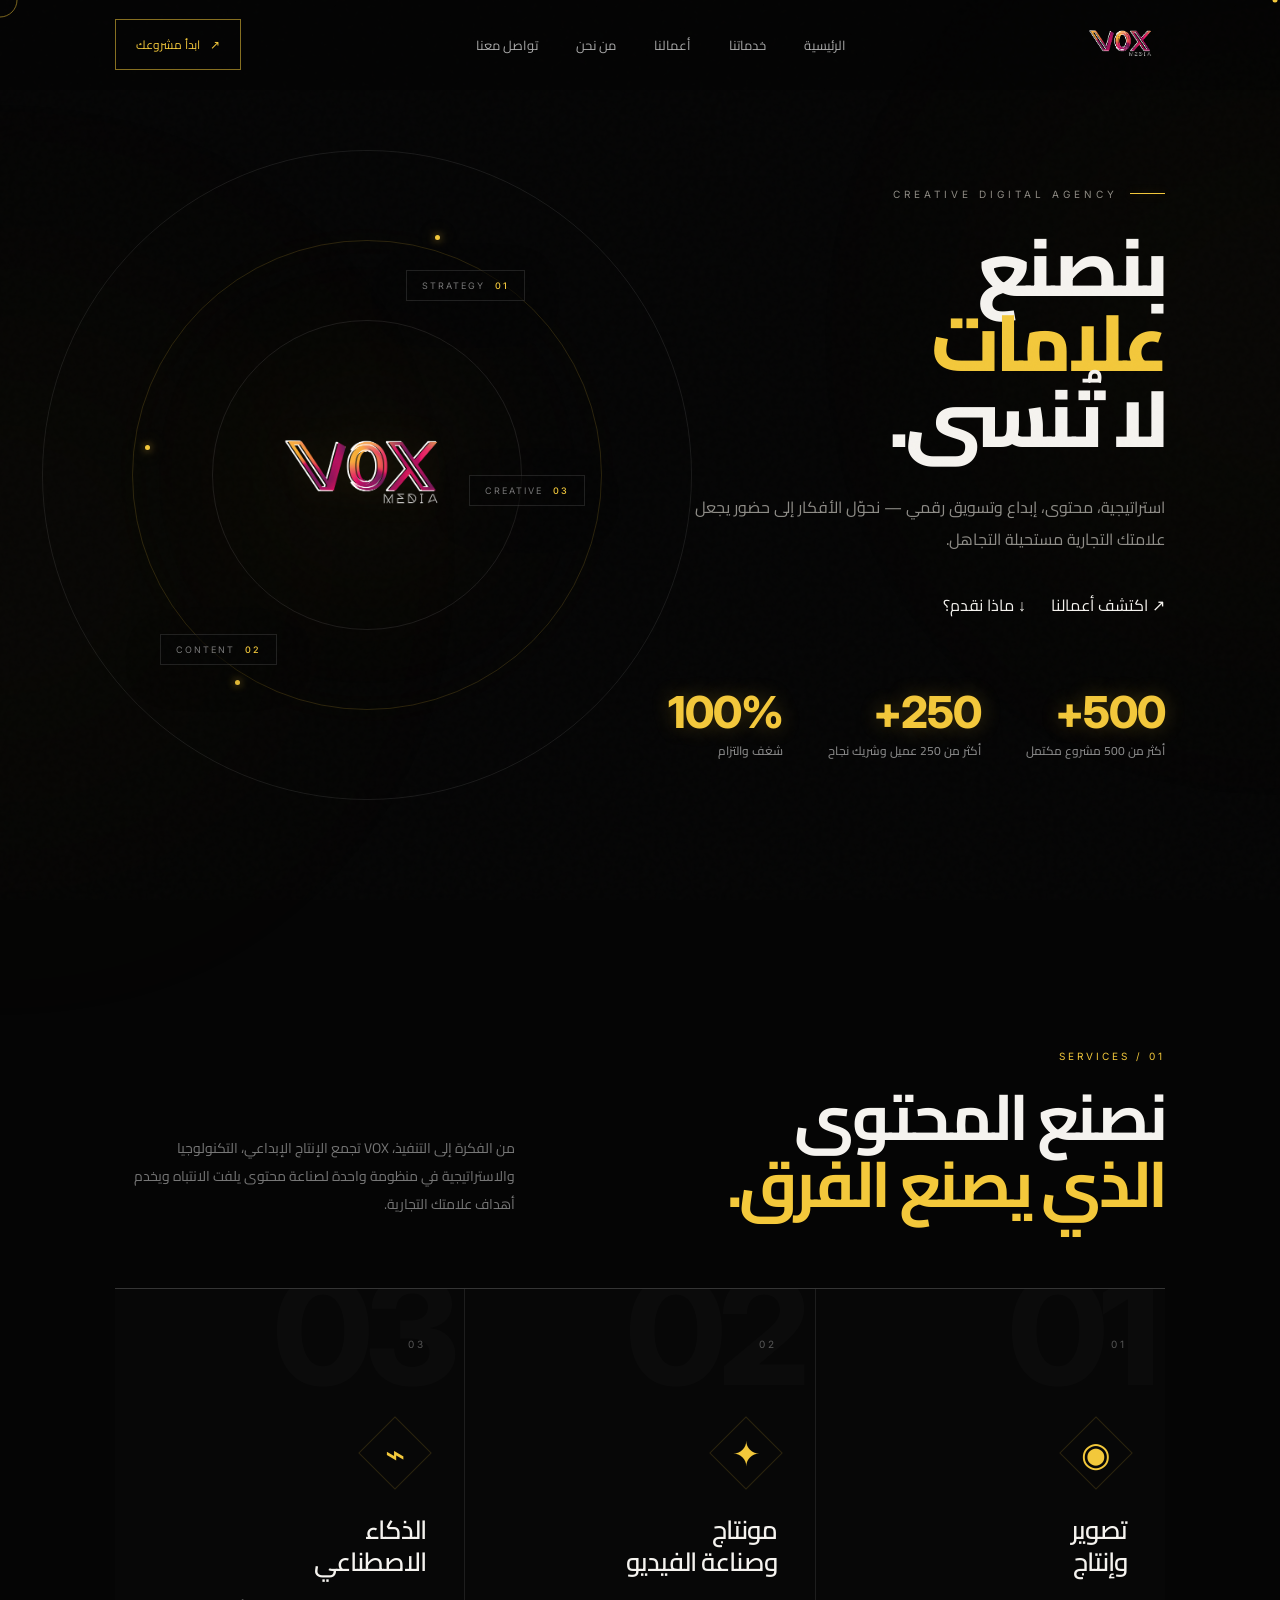
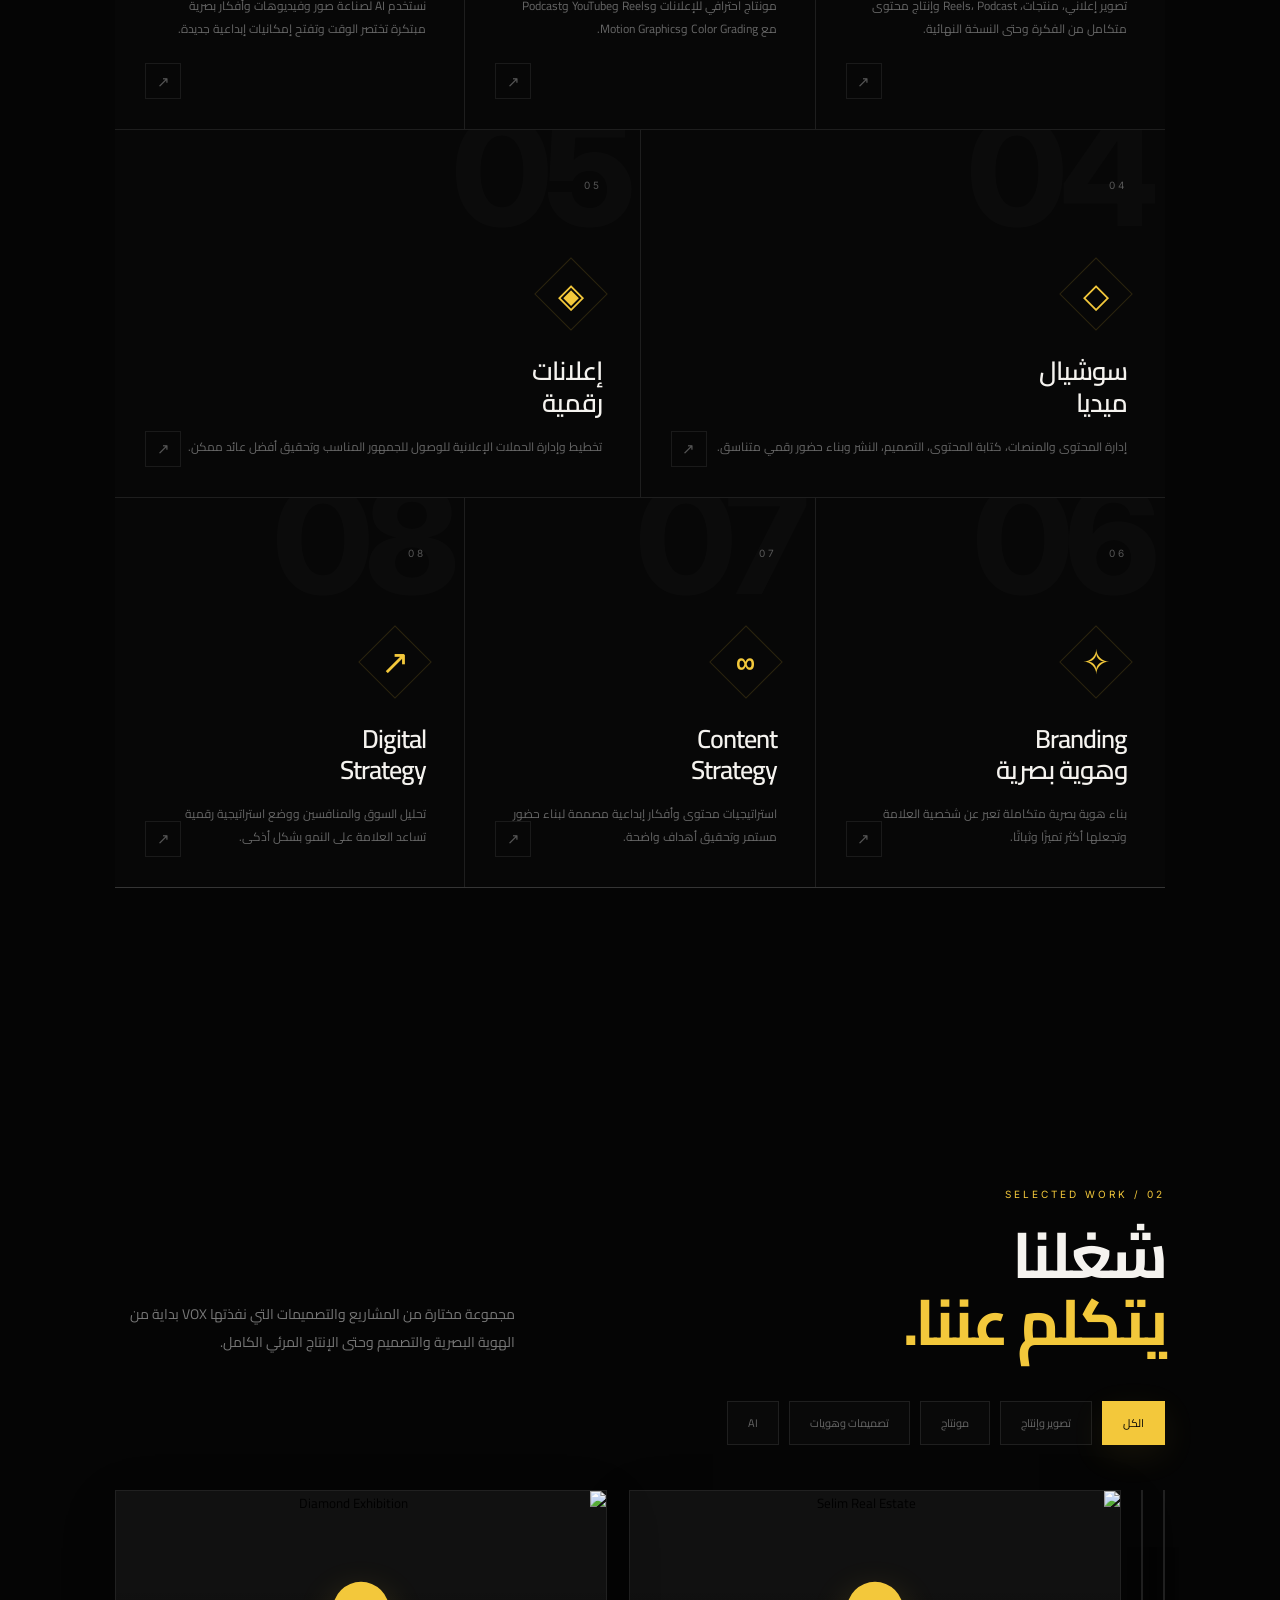
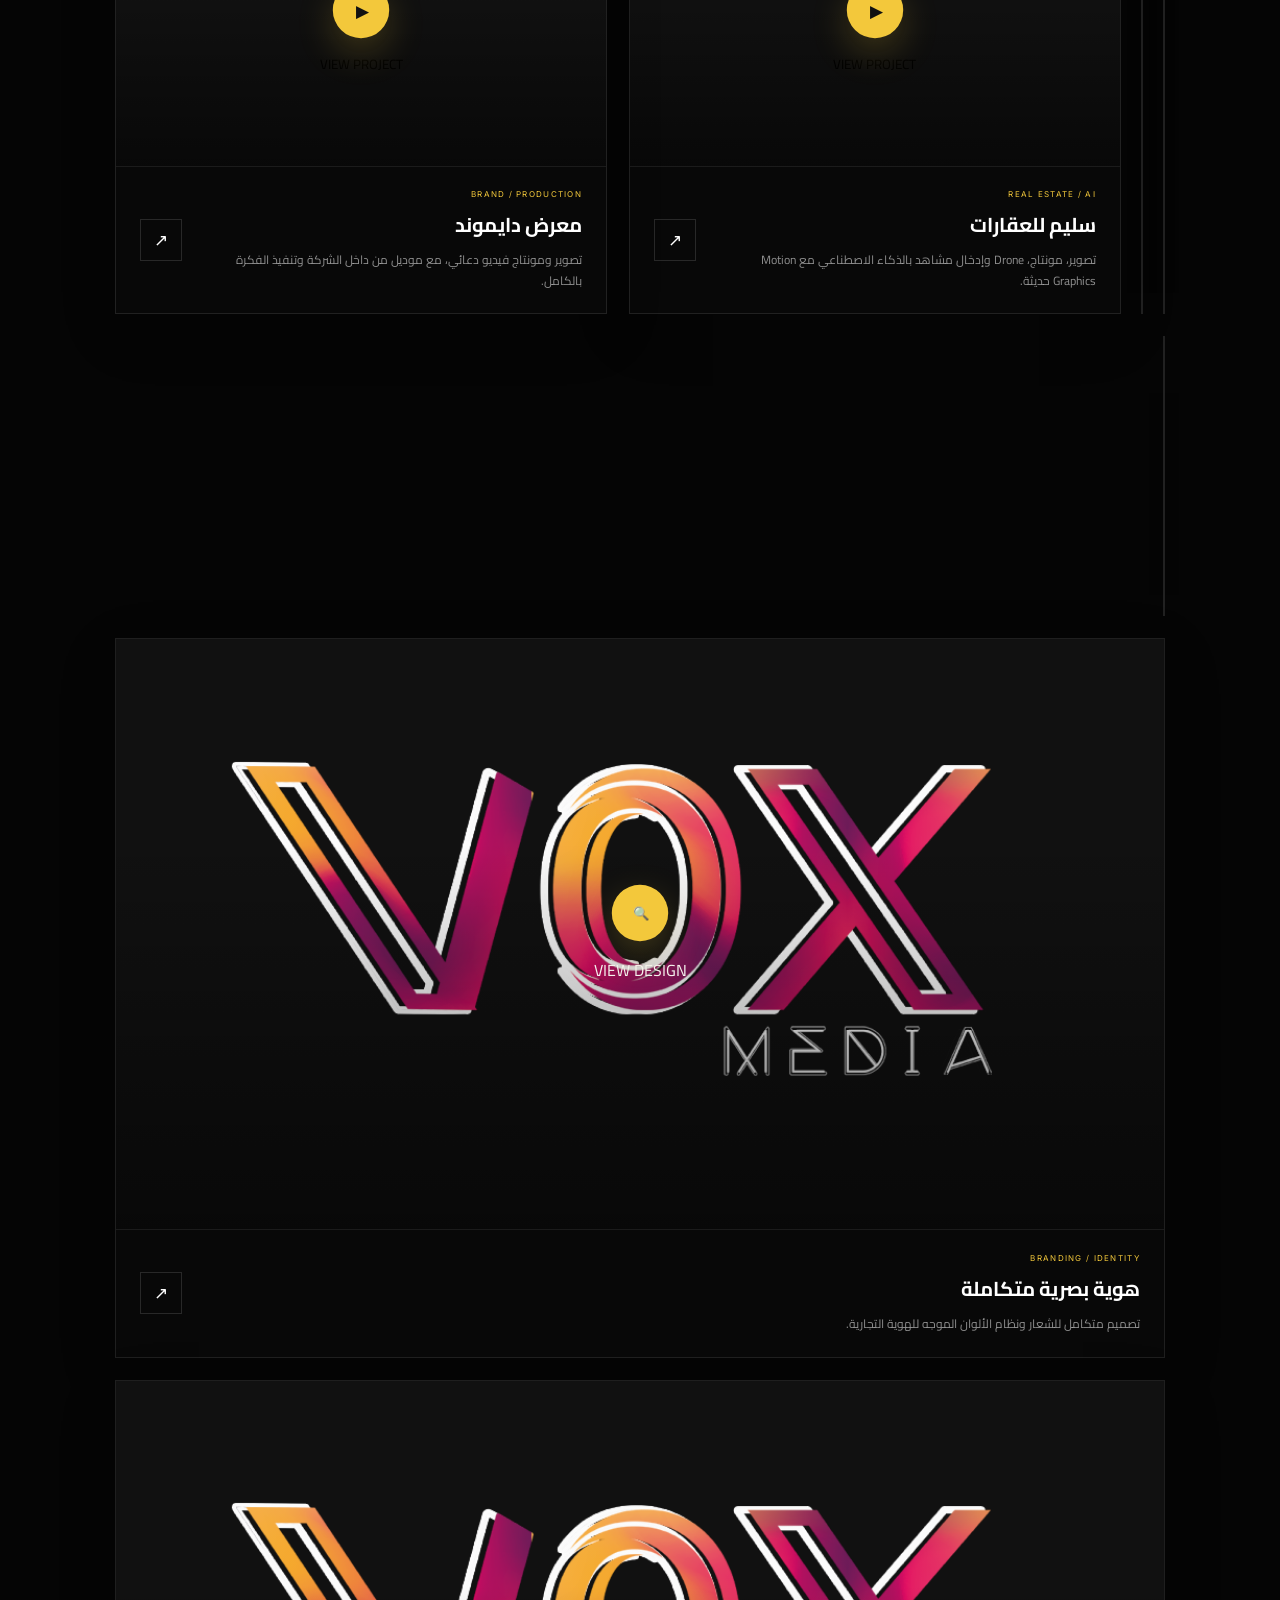
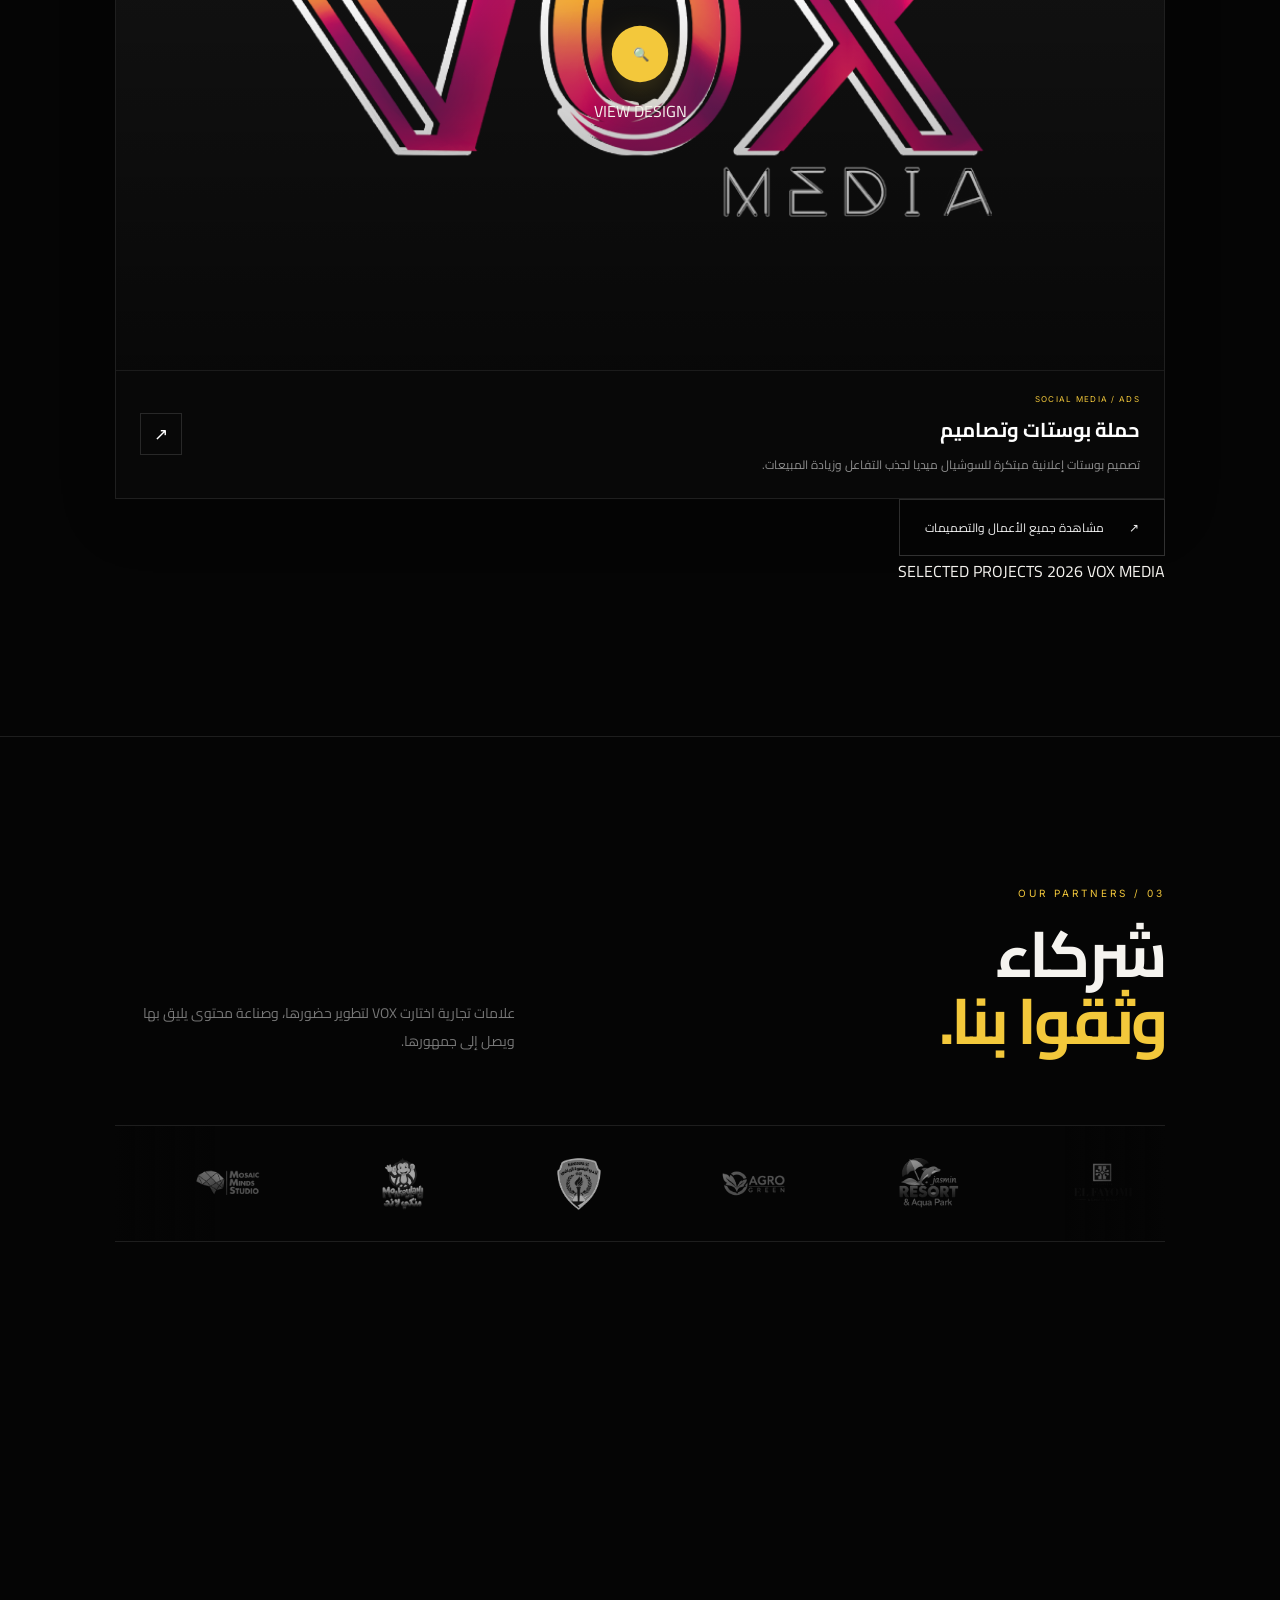
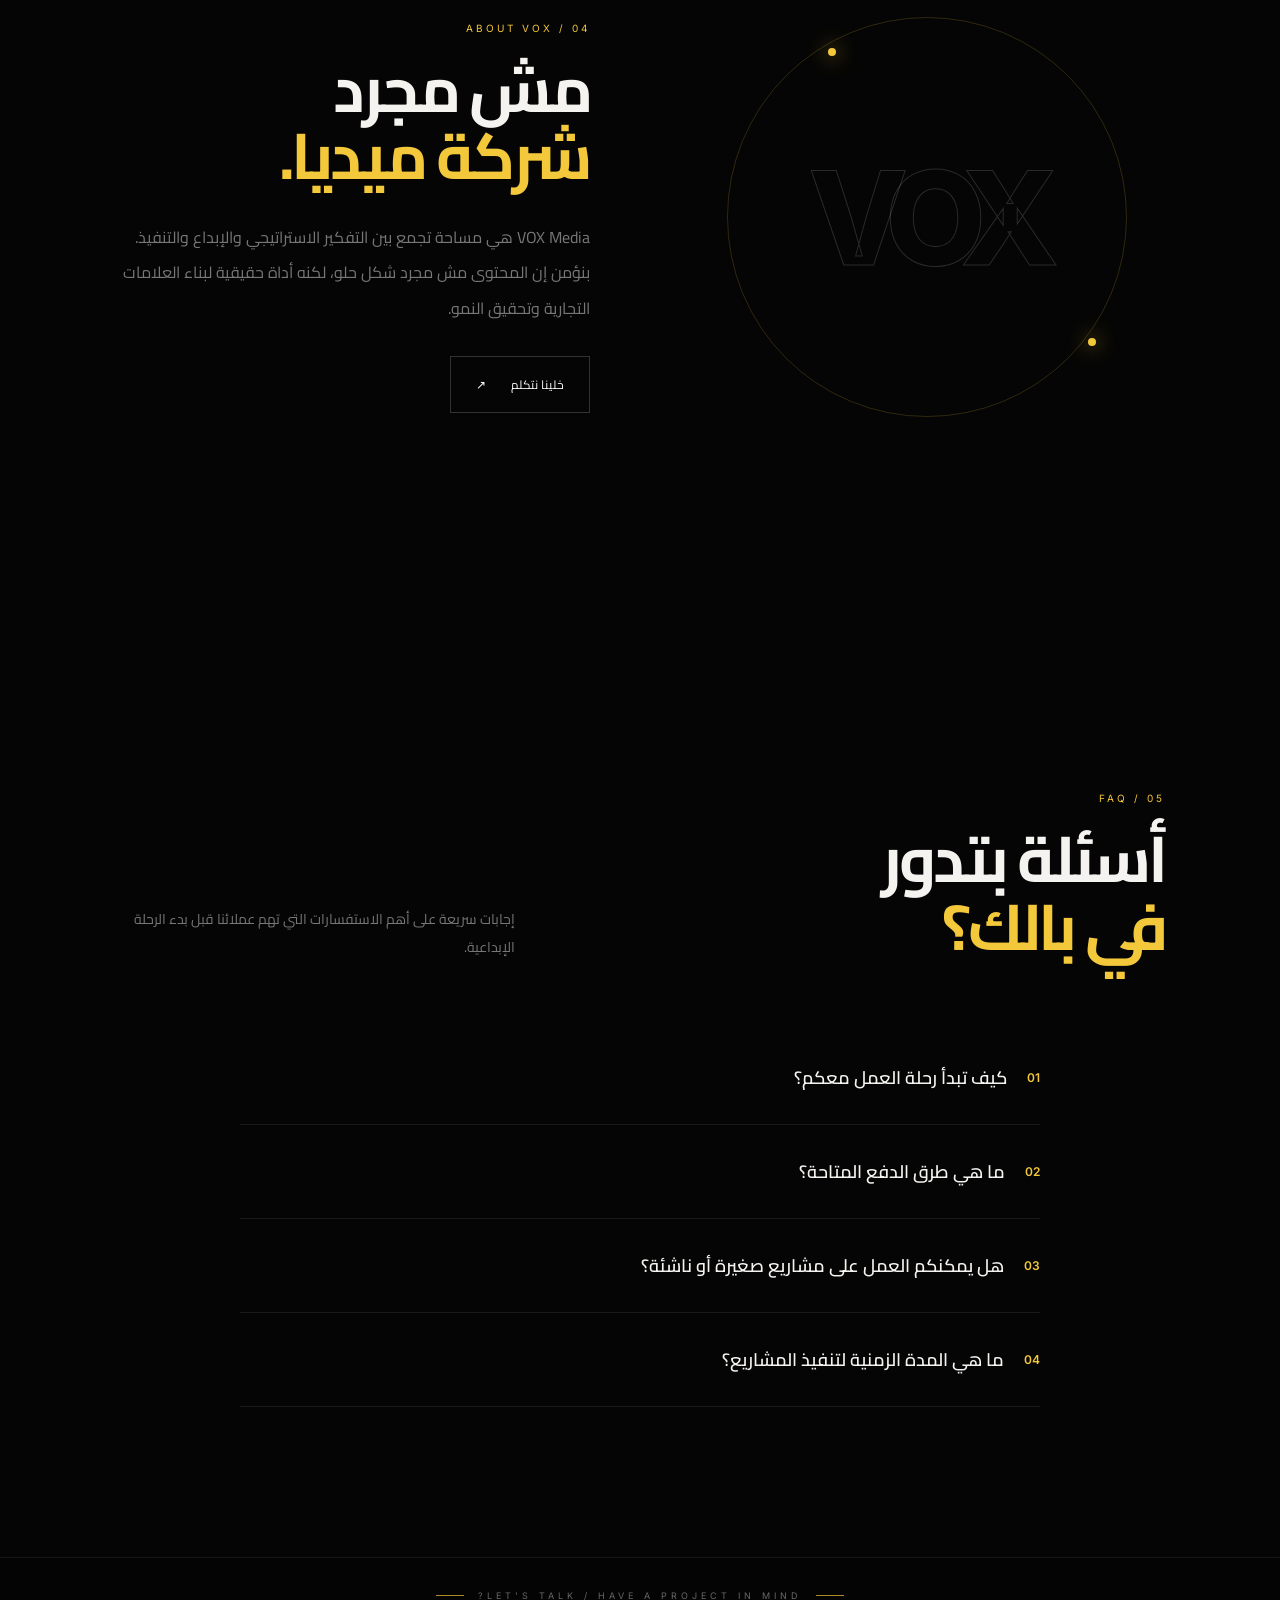
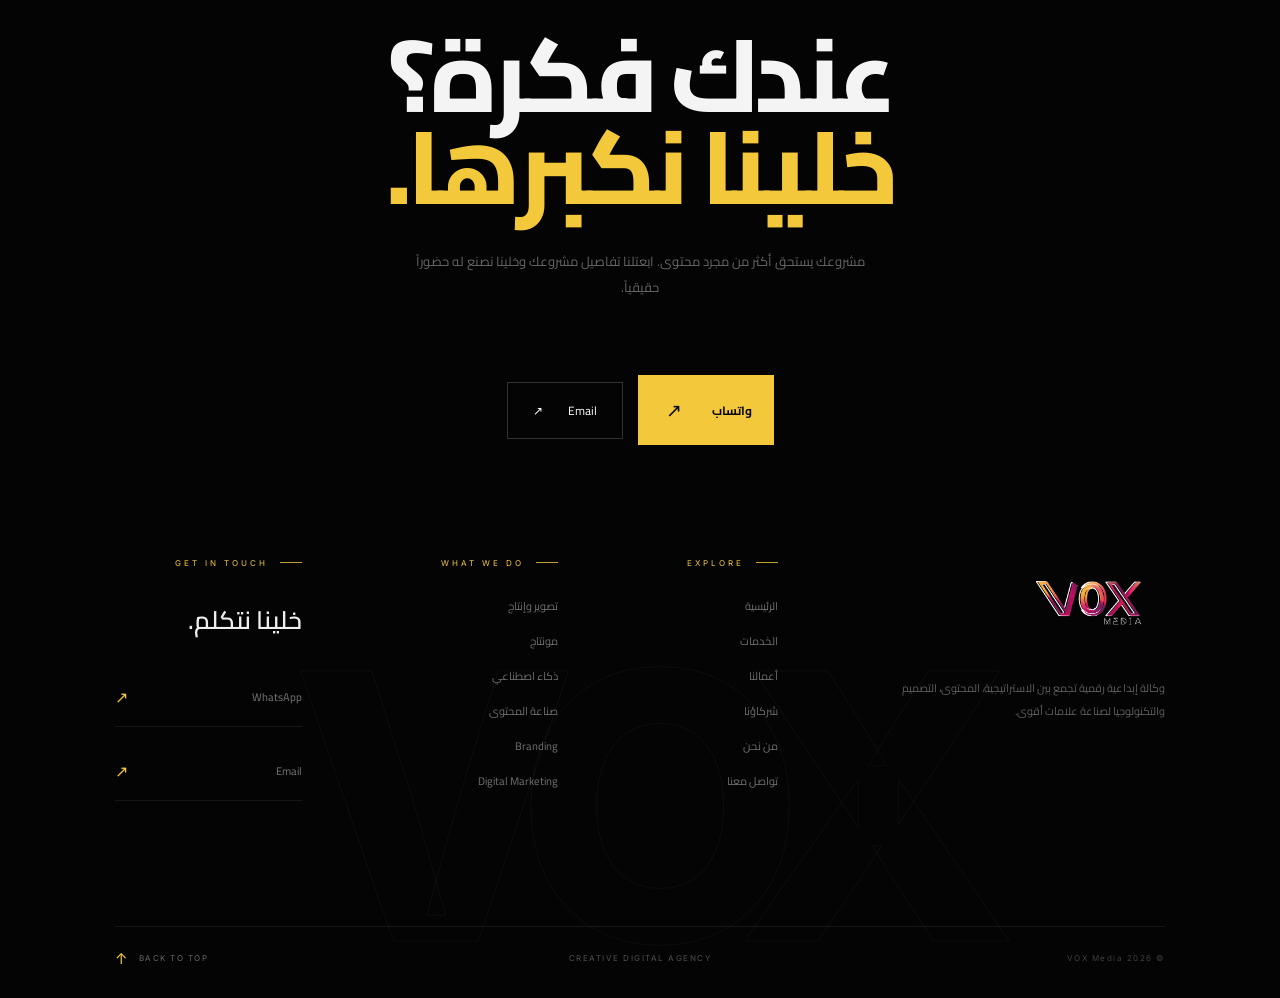
==== commit 54c62ec1: "Update index.html" ====
--- a/index.html
+++ b/index.html
@@ -156,8 +156,8 @@
                 <!-- ANIMATED STATS -->
                 <div class="hero-stats">
                     <div class="stat-box">
-                        <span class="stat-number" data-target="150" data-suffix="+">0</span>
-                        <span class="stat-label">مشروع مكتمل</span>
+                        <span class="stat-number" data-target="500" data-suffix="+">0</span>
+                        <span class="stat-label">أكثر من 500 مشروع مكتمل</span>
                     </div>
                     <div class="stat-box">
                         <span class="stat-number" data-target="250" data-suffix="+">0</span>
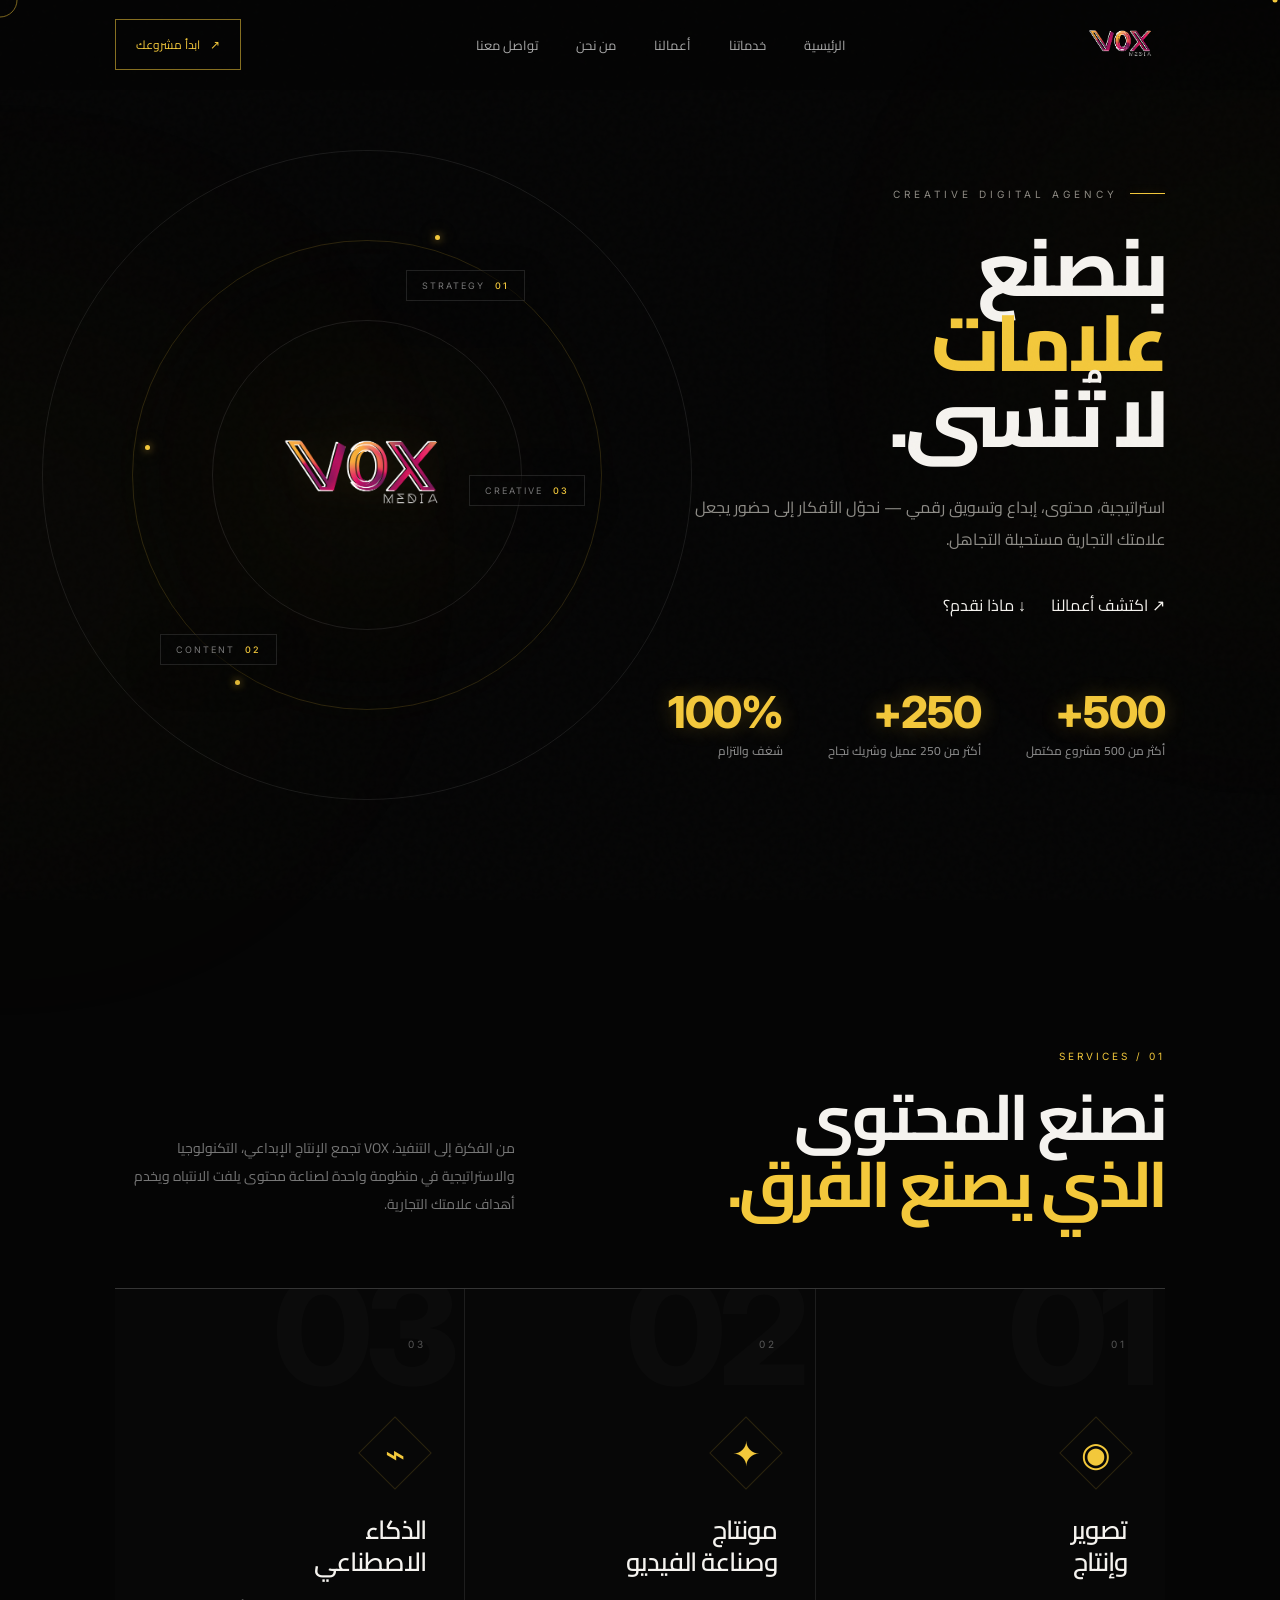
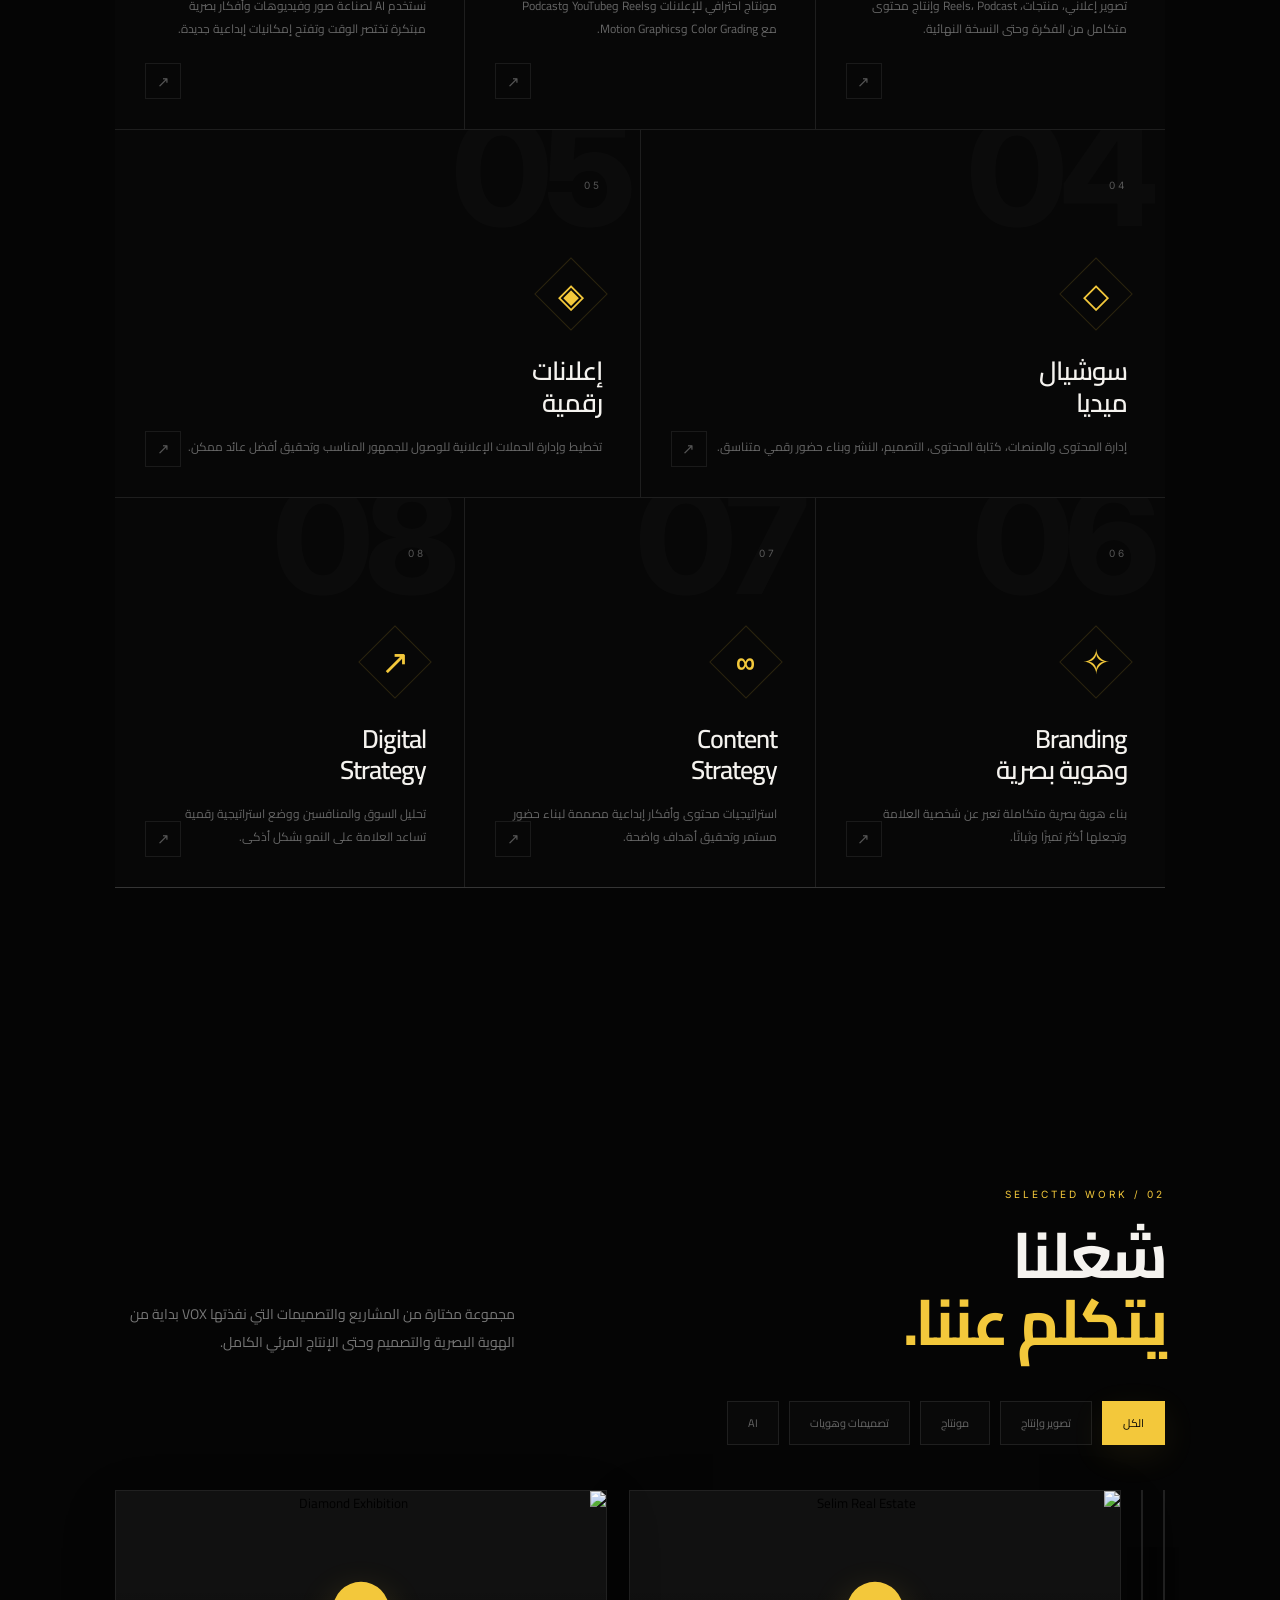
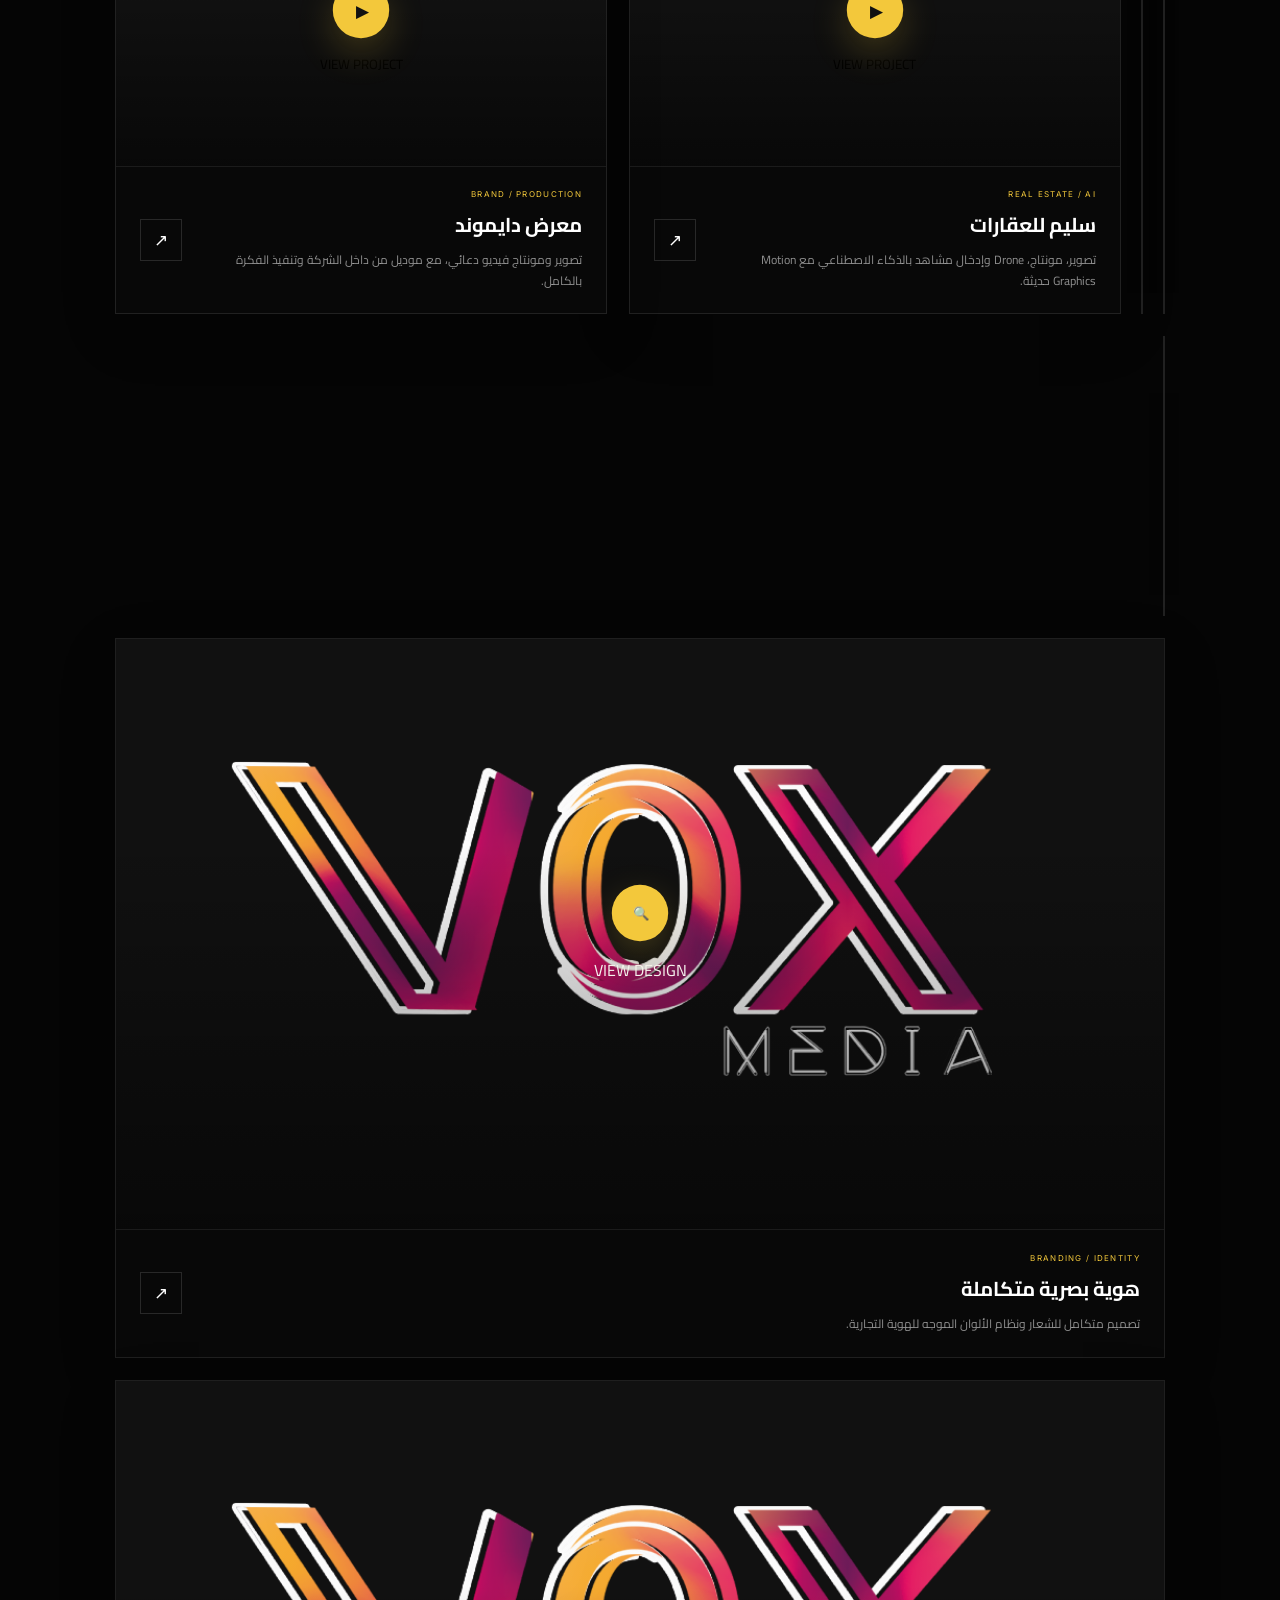
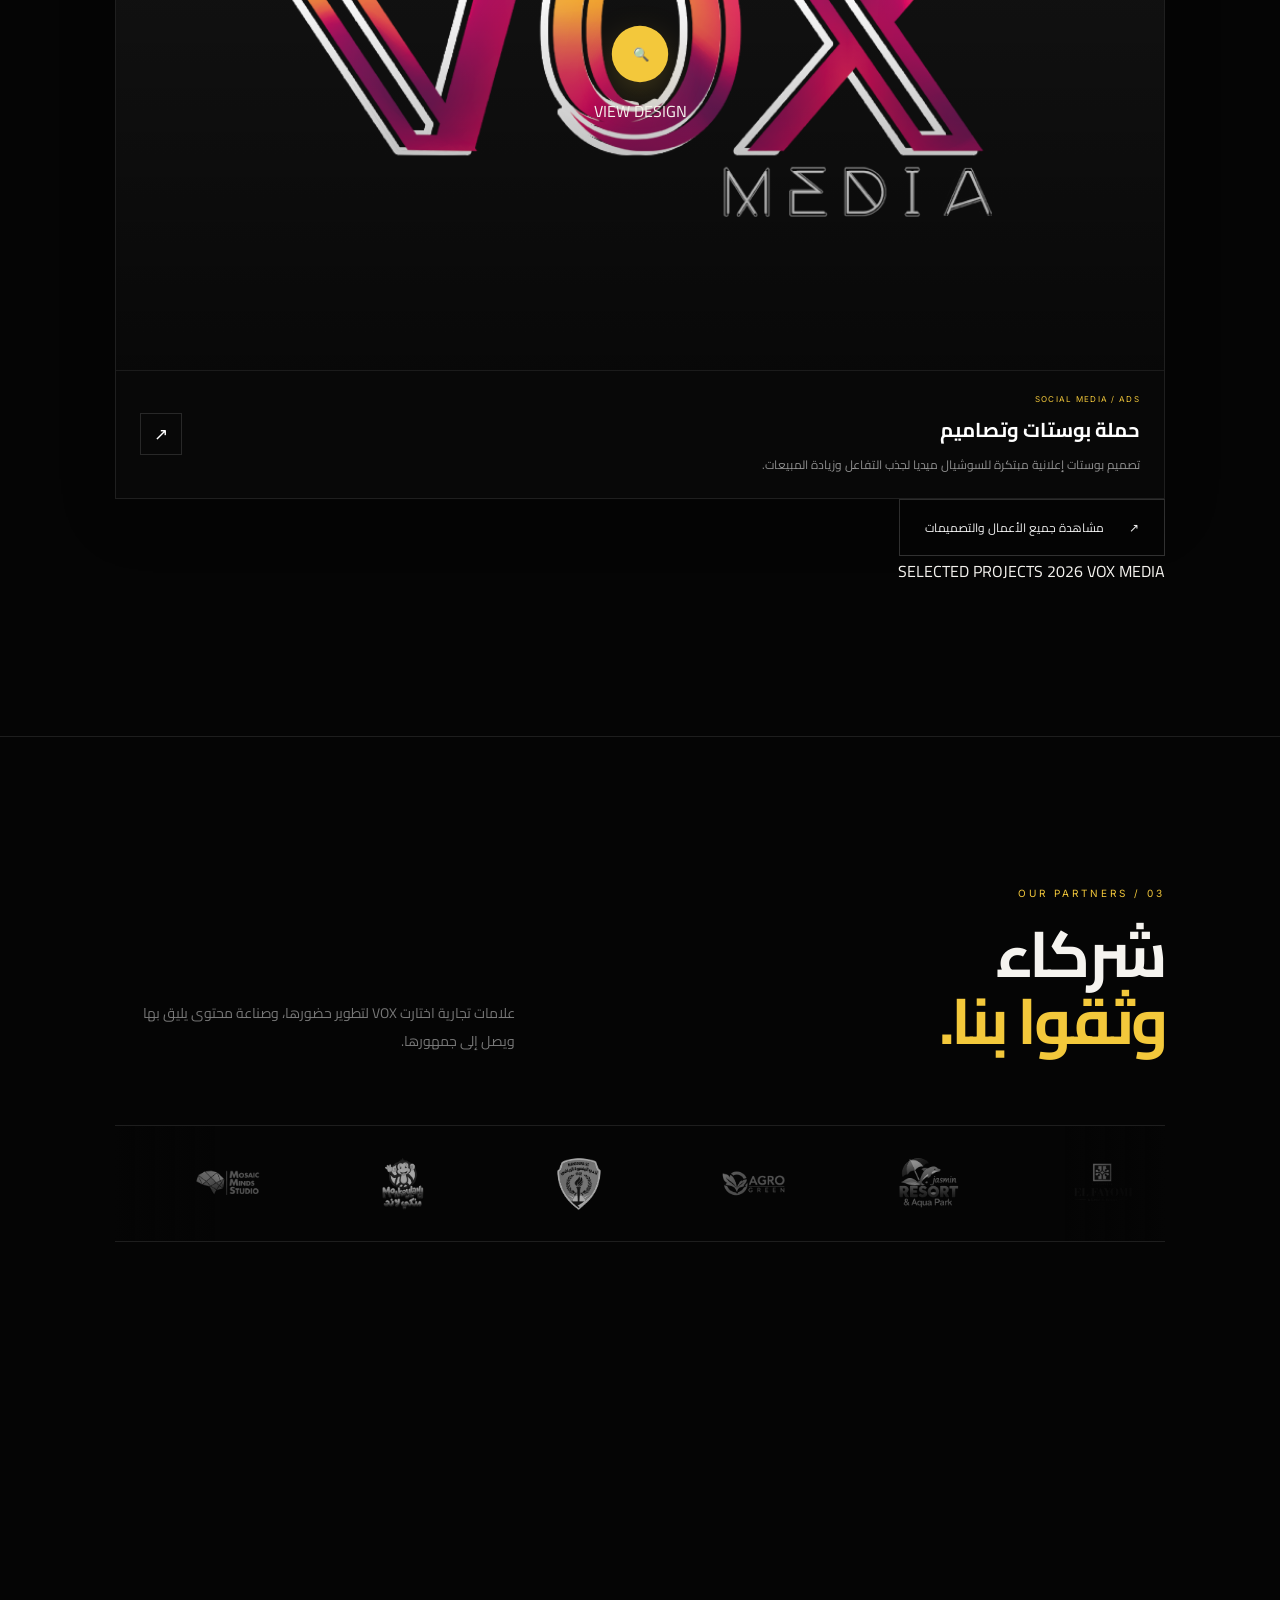
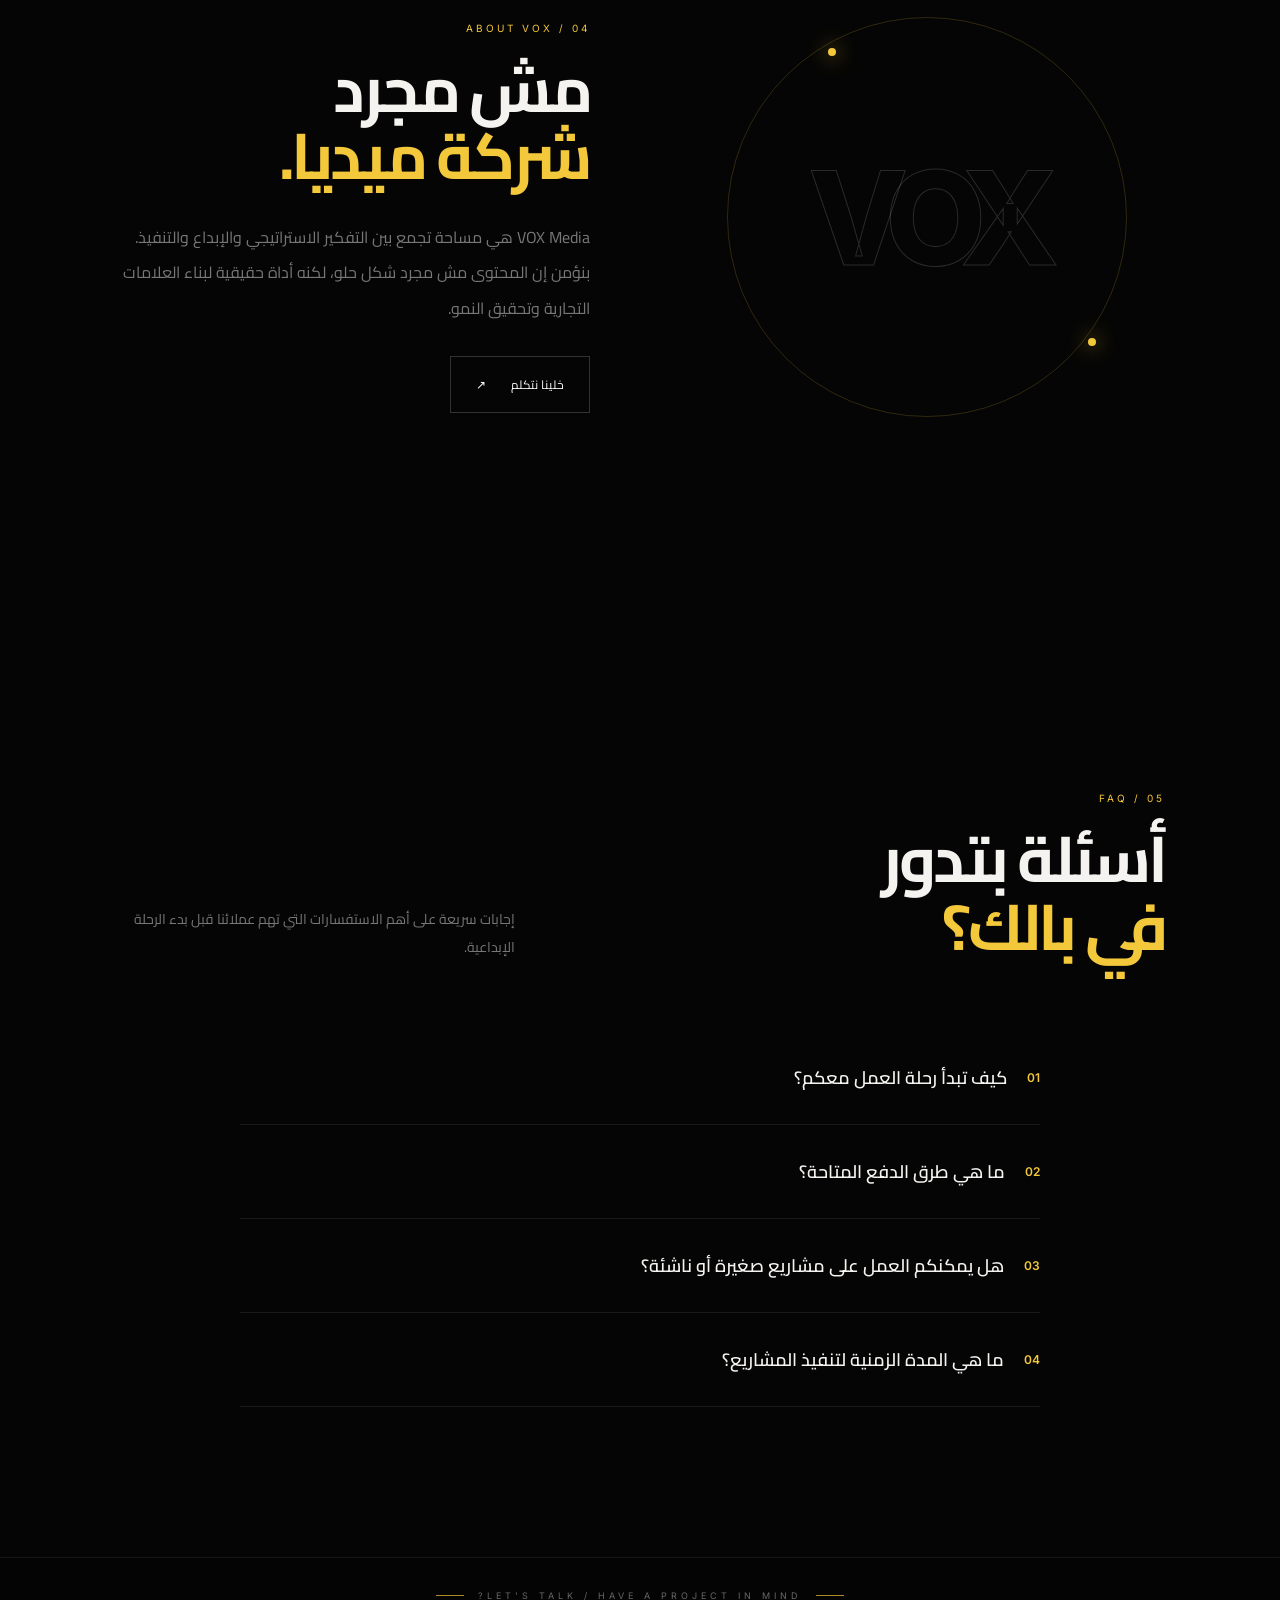
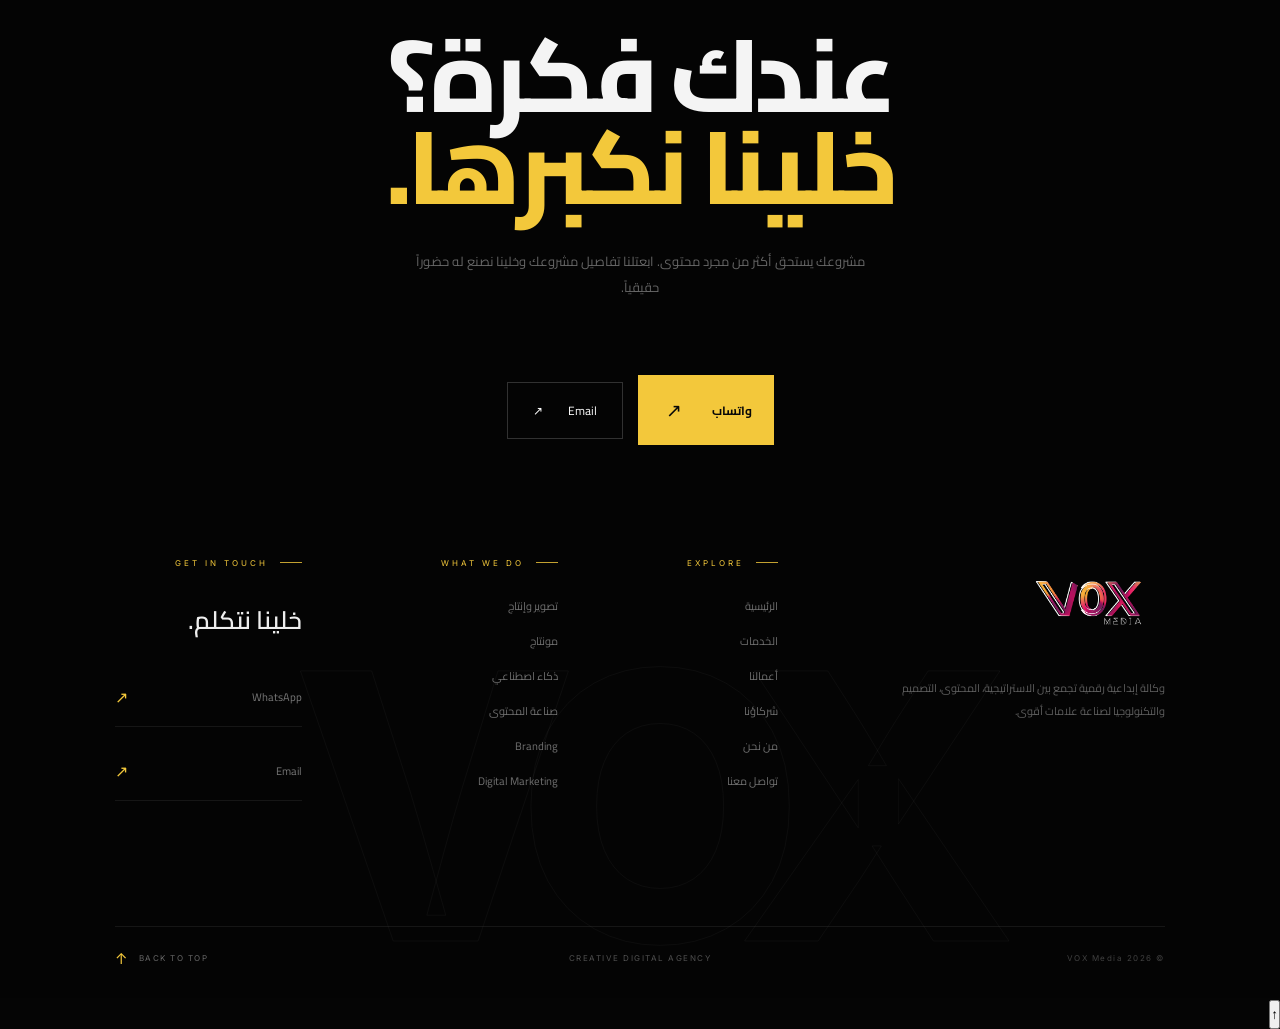
==== commit be7c87fa: "Update index.html" ====
--- a/index.html
+++ b/index.html
@@ -5,6 +5,9 @@
     <meta name="viewport" content="width=device-width, initial-scale=1.0">
 
     <title>VOX Media | Creative Digital Agency</title>
+
+    <!-- Favicon -->
+    <link rel="icon" type="image/png" href="assets/images/vox-logo.png">
 
     <!-- =====================================================
          SEO & OPEN GRAPH (SOCIAL SHARING PREVIEWS)
@@ -853,7 +856,7 @@
     </div>
 
     <!-- =====================================================
-         FLOATING WHATSAPP BUTTON
+         FLOATING WHATSAPP & BACK TO TOP BUTTONS
     ====================================================== -->
     <a href="#" class="floating-whatsapp open-quote-modal" aria-label="تواصل معنا عبر واتساب">
         <span class="whatsapp-tooltip">ابدأ مشروعك معنا</span>
@@ -864,6 +867,9 @@
         </div>
     </a>
 
+    <!-- BACK TO TOP BUTTON -->
+    <button class="back-to-top" id="backToTop" aria-label="الرجوع للأعلى">↑</button>
+
     <!-- =====================================================
          JAVASCRIPT
     ====================================================== -->
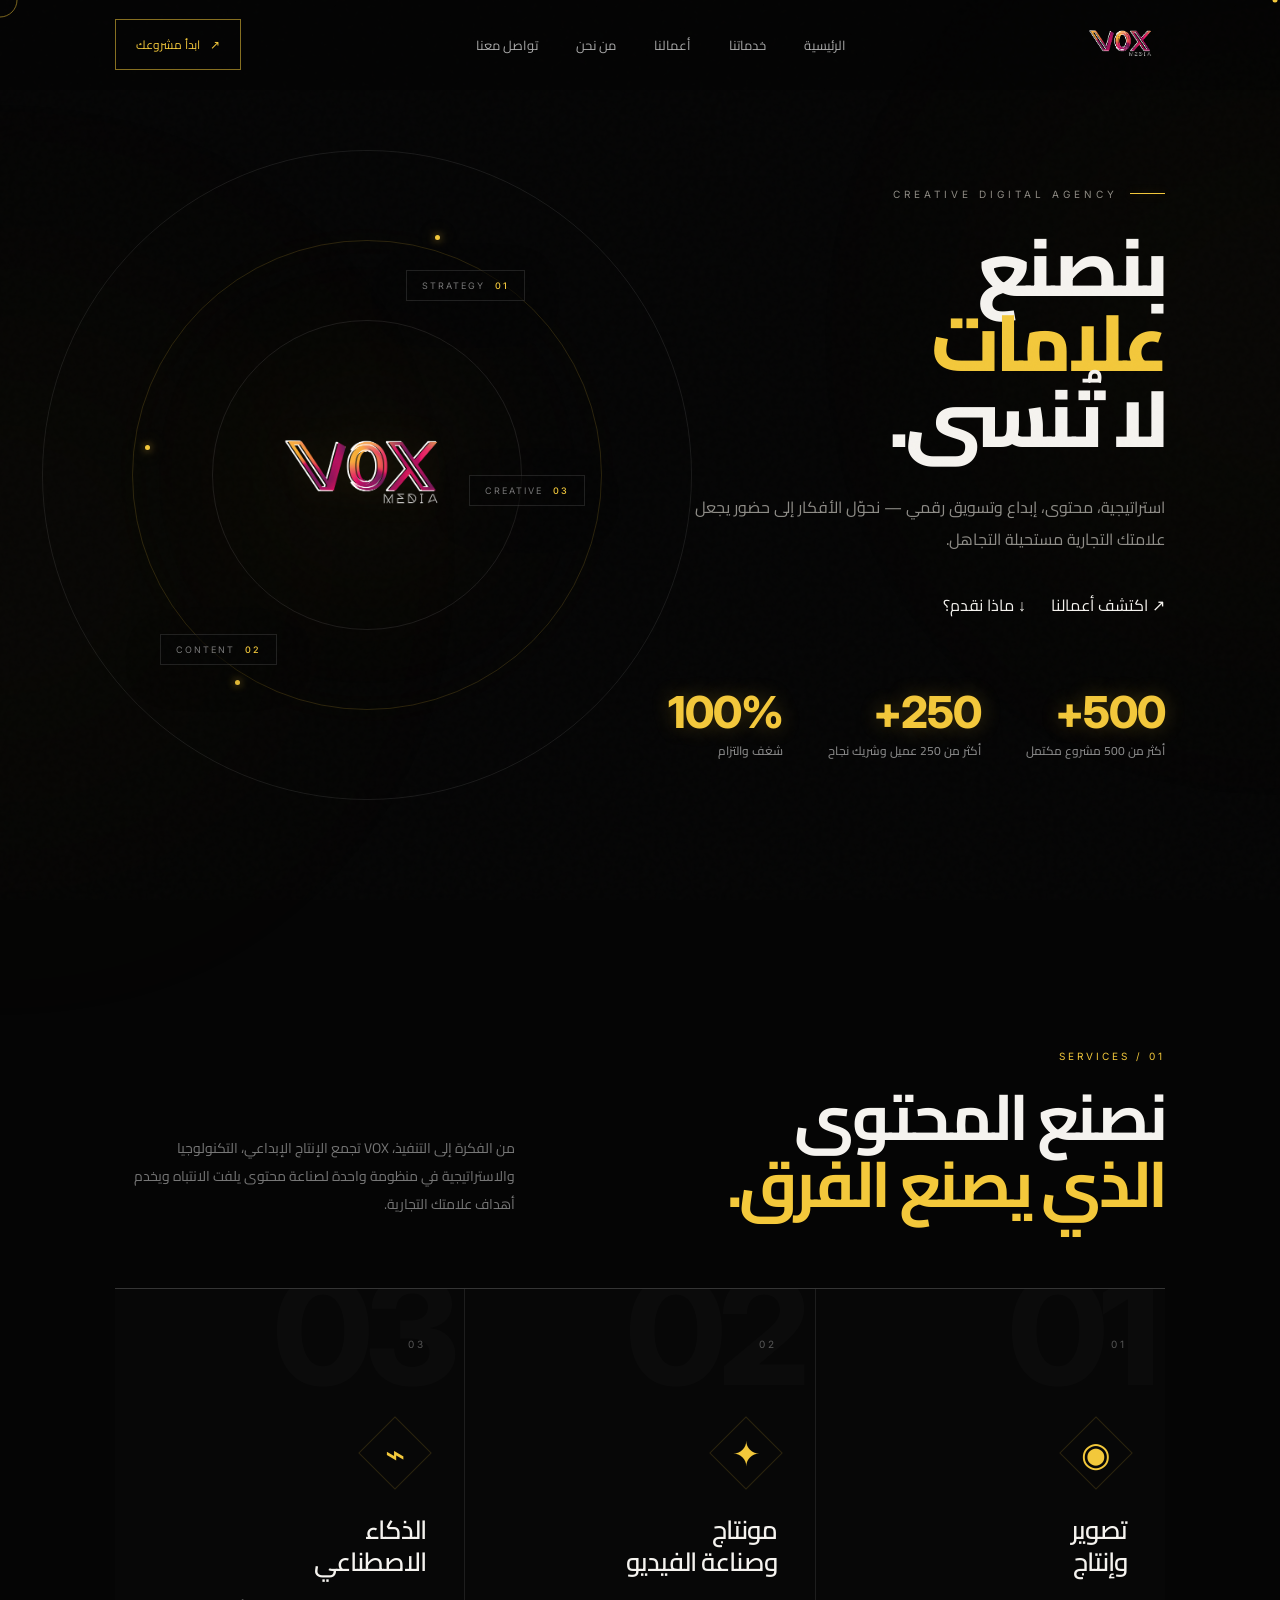
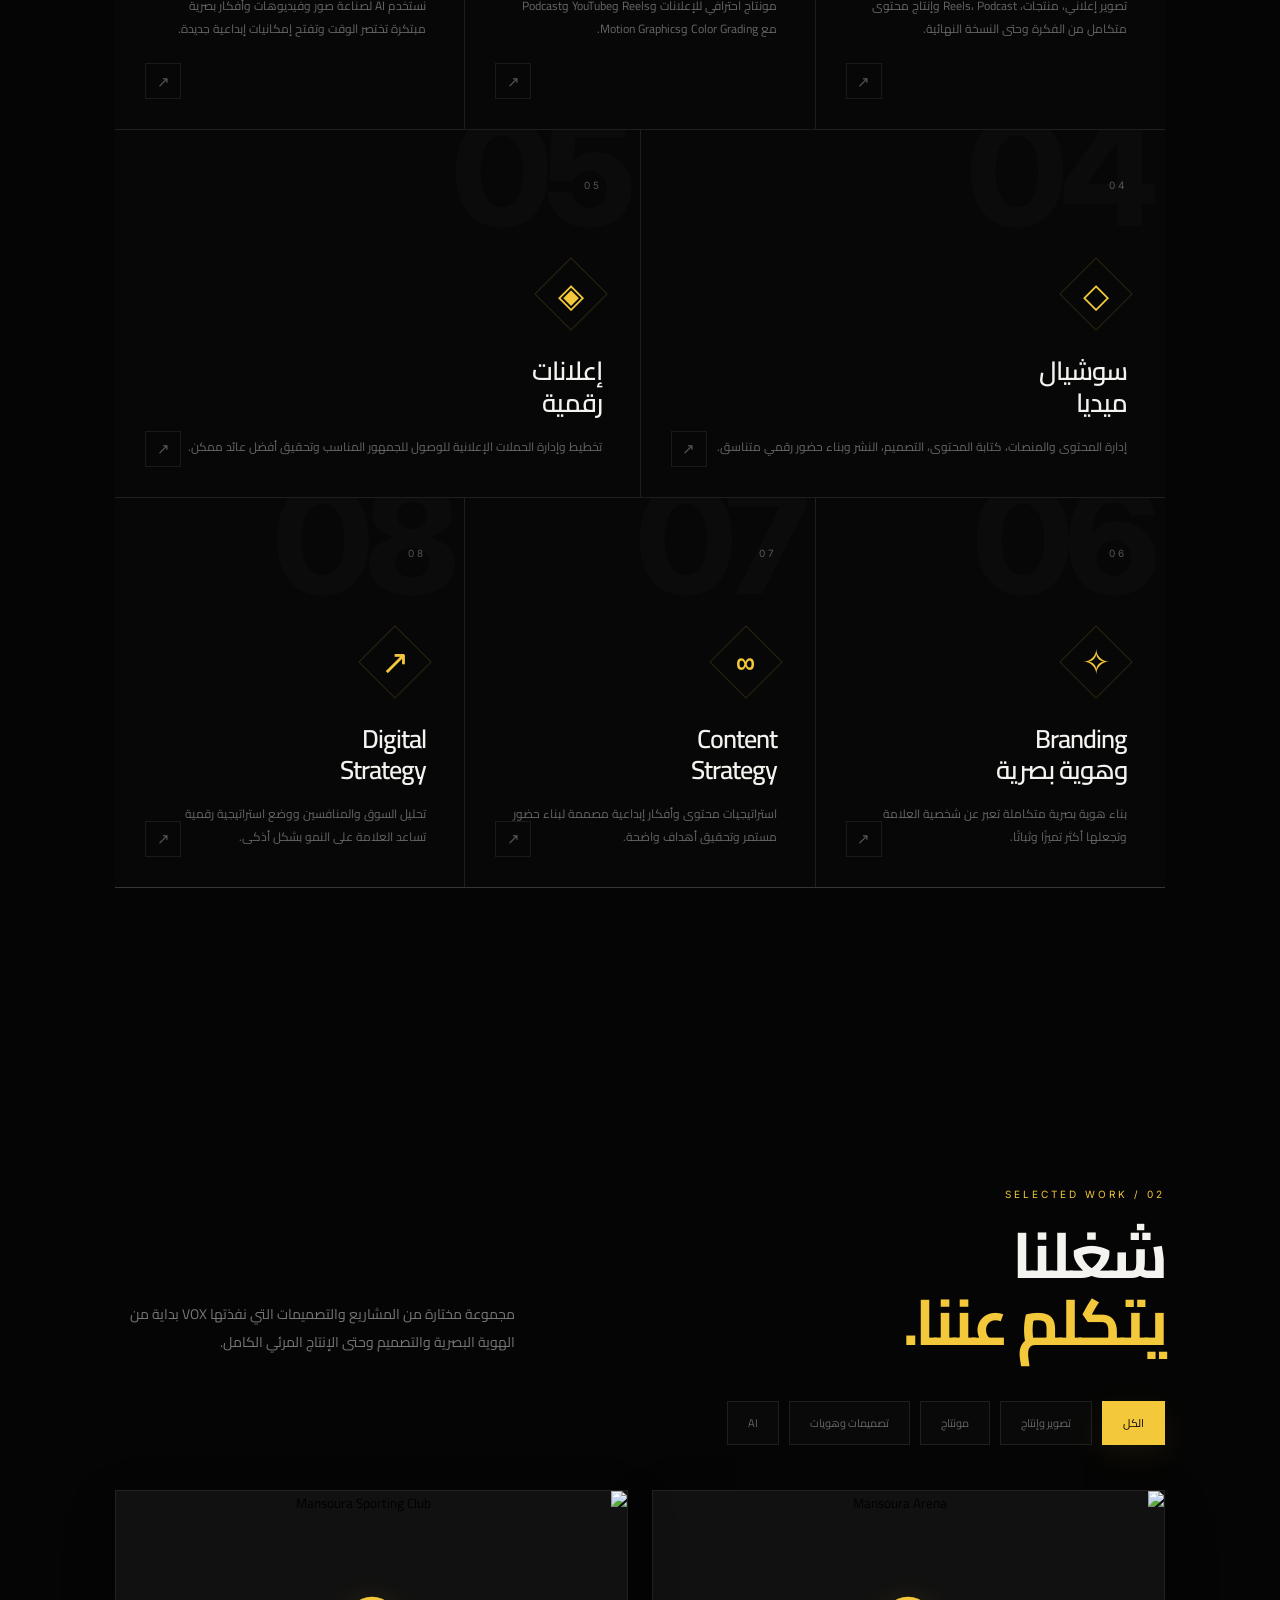
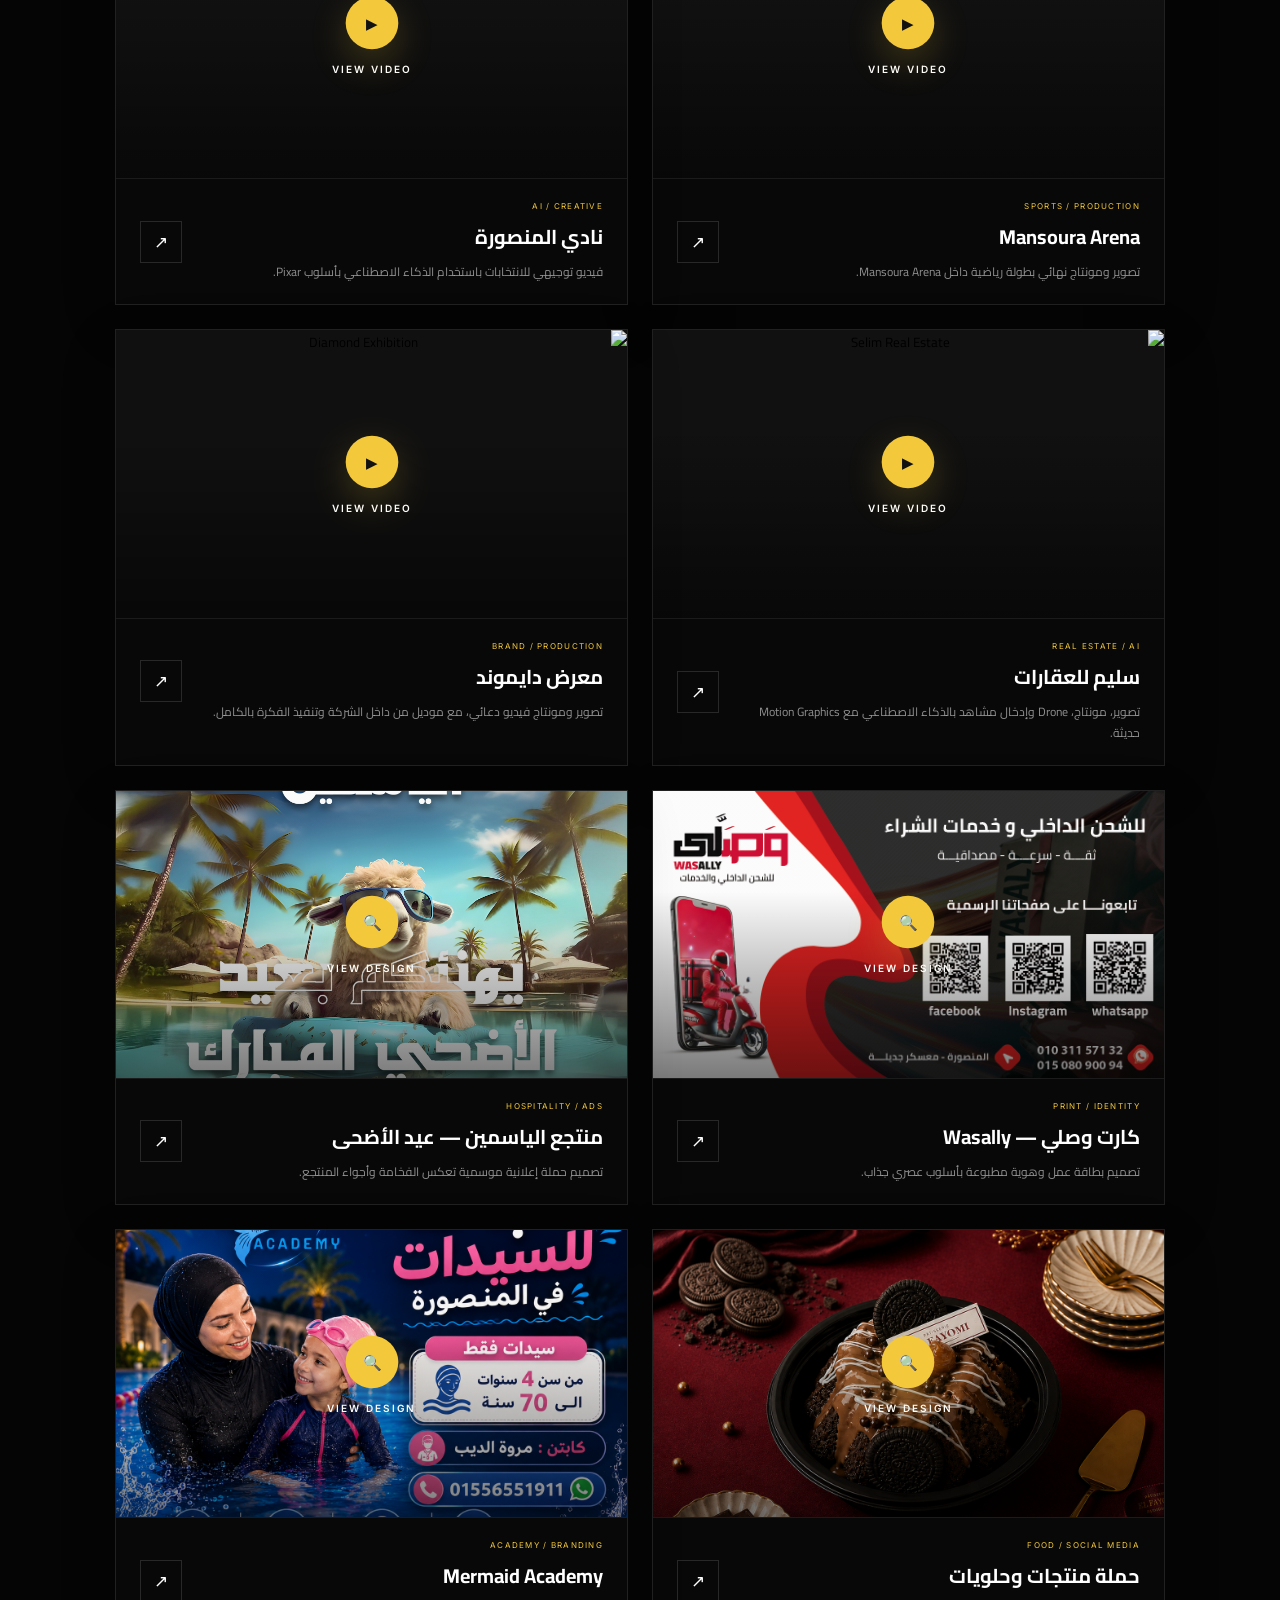
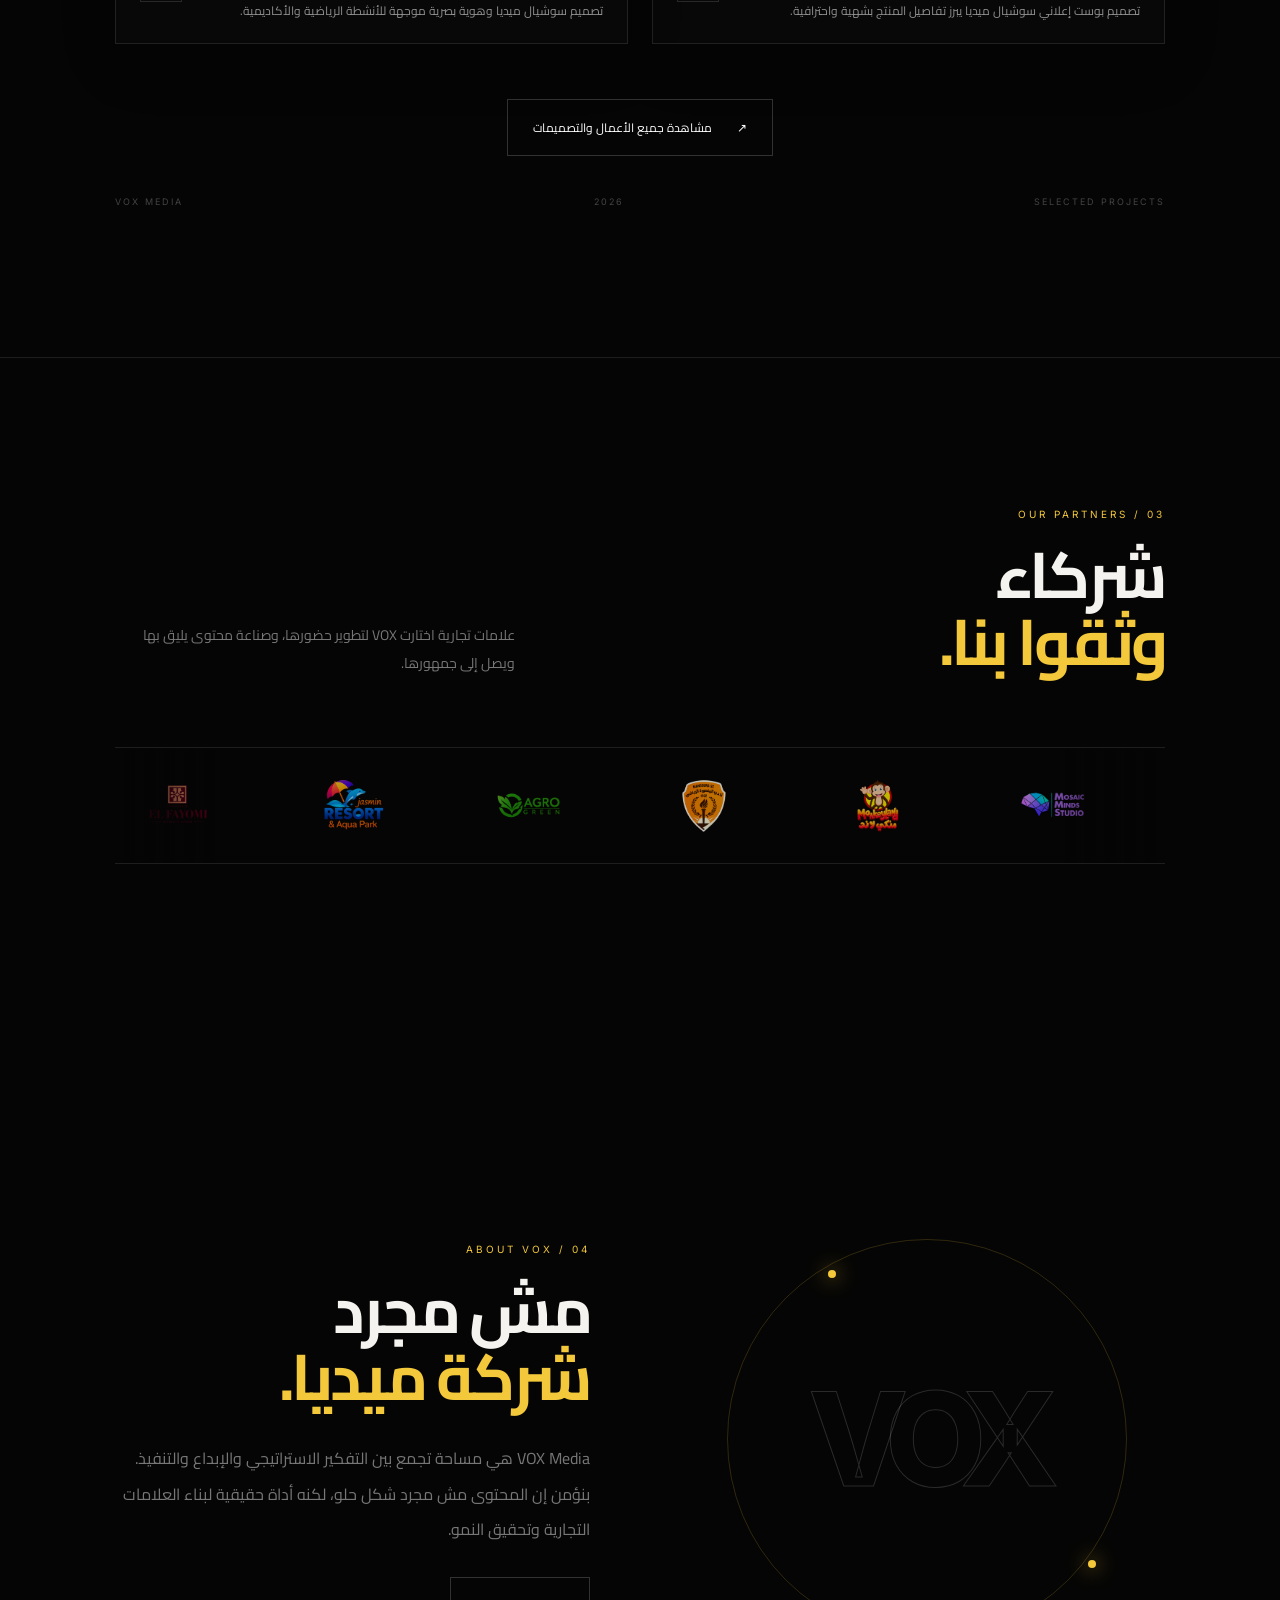
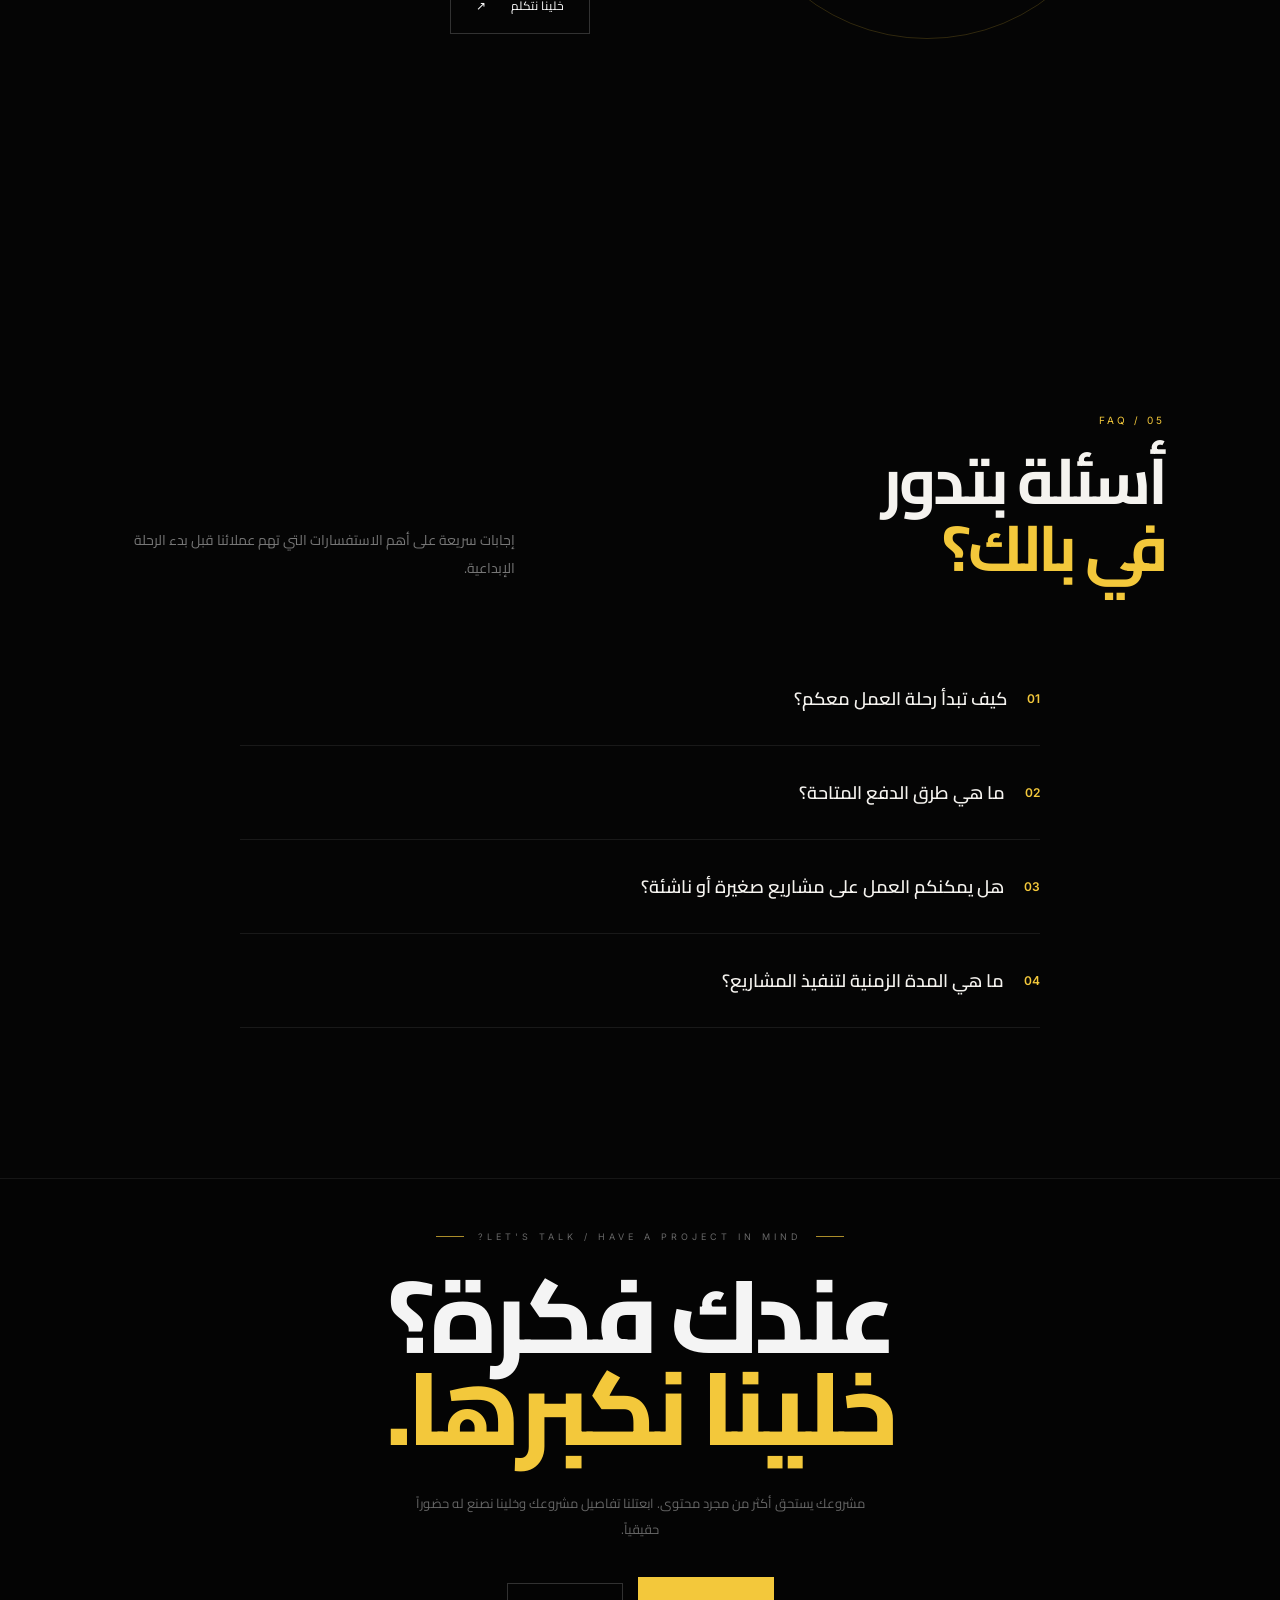
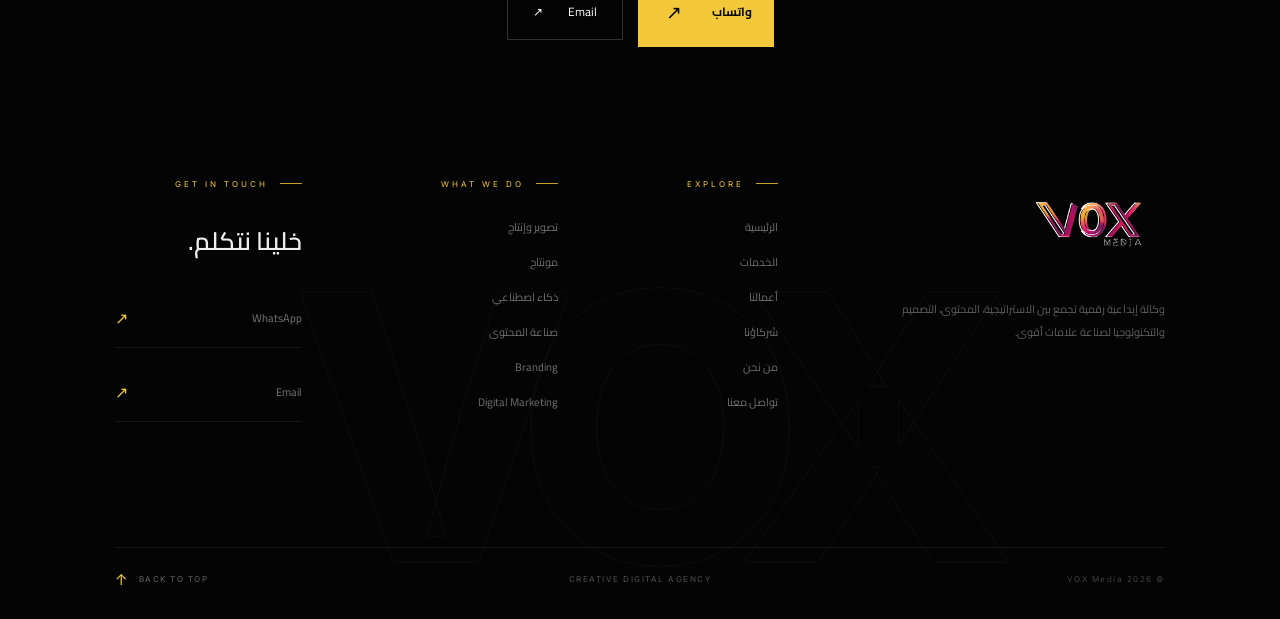
==== commit a9356c1a: "Update index.html" ====
--- a/index.html
+++ b/index.html
@@ -276,7 +276,7 @@
         </section>
 
         <!-- =================================================
-             WORK / SELECTED PROJECTS & DESIGNS
+             WORK / SELECTED PROJECTS & REAL DESIGNS
         ================================================== -->
         <section class="work section" id="work">
 
@@ -304,7 +304,7 @@
                 <button class="work-filter" data-filter="ai" type="button">AI</button>
             </div>
 
-            <!-- PROJECT GRID -->
+            <!-- PROJECT & DESIGN GRID -->
             <div class="work-grid">
 
                 <!-- PROJECT 01 (VIDEO) -->
@@ -313,7 +313,7 @@
                         <img src="https://img.youtube.com/vi/f4DGQejmsPk/maxresdefault.jpg" alt="Mansoura Arena" loading="lazy">
                         <div class="work-overlay">
                             <span class="work-play">▶</span>
-                            <span class="work-view">VIEW PROJECT</span>
+                            <span class="work-view">VIEW VIDEO</span>
                         </div>
                     </button>
 
@@ -333,7 +333,7 @@
                         <img src="https://img.youtube.com/vi/5H7-wrzXO30/maxresdefault.jpg" alt="Mansoura Sporting Club" loading="lazy">
                         <div class="work-overlay">
                             <span class="work-play">▶</span>
-                            <span class="work-view">VIEW PROJECT</span>
+                            <span class="work-view">VIEW VIDEO</span>
                         </div>
                     </button>
 
@@ -341,7 +341,7 @@
                         <div>
                             <span class="work-category">AI / CREATIVE</span>
                             <h3>نادي المنصورة</h3>
-                            <p>فيديو توجيهي للانتخابات باستخدام الذكاء الاصطناعي بأسلوب بصري مستوحى من أفلام Pixar.</p>
+                            <p>فيديو توجيهي للانتخابات باستخدام الذكاء الاصطناعي بأسلوب Pixar.</p>
                         </div>
                         <button class="work-open" type="button" data-video="5H7-wrzXO30" data-title="Mansoura Sporting Club" data-client="Mansoura Sporting Club" data-type="AI Production">↗</button>
                     </div>
@@ -353,7 +353,7 @@
                         <img src="https://img.youtube.com/vi/ftC0Dz3Xj14/maxresdefault.jpg" alt="Selim Real Estate" loading="lazy">
                         <div class="work-overlay">
                             <span class="work-play">▶</span>
-                            <span class="work-view">VIEW PROJECT</span>
+                            <span class="work-view">VIEW VIDEO</span>
                         </div>
                     </button>
 
@@ -373,7 +373,7 @@
                         <img src="https://img.youtube.com/vi/Z7X1bIGetuE/maxresdefault.jpg" alt="Diamond Exhibition" loading="lazy">
                         <div class="work-overlay">
                             <span class="work-play">▶</span>
-                            <span class="work-view">VIEW PROJECT</span>
+                            <span class="work-view">VIEW VIDEO</span>
                         </div>
                     </button>
 
@@ -387,59 +387,77 @@
                     </div>
                 </article>
 
-                <!-- PROJECT 05 (VIDEO) -->
-                <article class="work-card" data-category="production editing">
-                    <button class="work-media" type="button" data-video="GDvqPmsD-v0" data-title="Jasmin Resort" data-client="Jasmin Resort" data-type="تصوير ومونتاج" aria-label="مشاهدة مشروع الياسمين">
-                        <img src="https://img.youtube.com/vi/GDvqPmsD-v0/maxresdefault.jpg" alt="Jasmin Resort" loading="lazy">
+                <!-- DESIGN 01 (WASALLY CARD) -->
+                <article class="work-card design-card" data-category="designs" data-image="assets/designs/WASALLY%20card.png" data-title="تصميم كارت وصلي - Wasally" data-type="Branding & Print">
+                    <div class="work-media" style="cursor: pointer;">
+                        <img src="assets/designs/WASALLY%20card.png" alt="Wasally Card" loading="lazy">
                         <div class="work-overlay">
-                            <span class="work-play">▶</span>
-                            <span class="work-view">VIEW PROJECT</span>
-                        </div>
-                    </button>
-
+                            <span class="work-play">🔍</span>
+                            <span class="work-view">VIEW DESIGN</span>
+                        </div>
+                    </div>
                     <div class="work-info">
                         <div>
-                            <span class="work-category">HOSPITALITY / VIDEO</span>
-                            <h3>منتجع الياسمين</h3>
-                            <p>فيديو دعائي يوضح جودة المنتجع، من الفكرة والتصوير وحتى المونتاج والتنفيذ.</p>
-                        </div>
-                        <button class="work-open" type="button" data-video="GDvqPmsD-v0" data-title="Jasmin Resort" data-client="Jasmin Resort" data-type="تصوير ومونتاج">↗</button>
+                            <span class="work-category">PRINT / IDENTITY</span>
+                            <h3>كارت وصلي — Wasally</h3>
+                            <p>تصميم بطاقة عمل وهوية مطبوعة بأسلوب عصري جذاب.</p>
+                        </div>
+                        <button class="work-open" type="button">↗</button>
                     </div>
                 </article>
 
-                <!-- DESIGN 01 (BRANDING) -->
-                <article class="work-card design-card" data-category="designs" data-image="assets/images/designs/design-1.jpg" data-title="تصميم هوية بصرية متكاملة" data-type="Branding Identity">
+                <!-- DESIGN 02 (JASMIN RESORT EID) -->
+                <article class="work-card design-card" data-category="designs" data-image="assets/designs/jasmin%20resort%20eid%20ad7a.jpg" data-title="إعلان منتجع الياسمين - عيد الأضحى" data-type="Social Media Campaign">
                     <div class="work-media" style="cursor: pointer;">
-                        <img src="assets/images/designs/design-1.jpg" alt="تصميم هوية بصرية" onerror="this.src='assets/images/vox-logo.png'">
+                        <img src="assets/designs/jasmin%20resort%20eid%20ad7a.jpg" alt="Jasmin Resort Ad" loading="lazy">
                         <div class="work-overlay">
-                            <span class="work-play" style="font-size: 14px;">🔍</span>
+                            <span class="work-play">🔍</span>
                             <span class="work-view">VIEW DESIGN</span>
                         </div>
                     </div>
                     <div class="work-info">
                         <div>
-                            <span class="work-category">BRANDING / IDENTITY</span>
-                            <h3>هوية بصرية متكاملة</h3>
-                            <p>تصميم متكامل للشعار ونظام الألوان الموجه للهوية التجارية.</p>
+                            <span class="work-category">HOSPITALITY / ADS</span>
+                            <h3>منتجع الياسمين — عيد الأضحى</h3>
+                            <p>تصميم حملة إعلانية موسمية تعكس الفخامة وأجواء المنتجع.</p>
                         </div>
                         <button class="work-open" type="button">↗</button>
                     </div>
                 </article>
 
-                <!-- DESIGN 02 (SOCIAL MEDIA ADS) -->
-                <article class="work-card design-card" data-category="designs" data-image="assets/images/designs/design-2.jpg" data-title="تصميمات حملة سوشيال ميديا" data-type="Social Media Campaign">
+                <!-- DESIGN 03 (CHOCOLATE MOLTEN CAKE) -->
+                <article class="work-card design-card" data-category="designs" data-image="assets/designs/chocolate-molten-cake.png" data-title="بوست سوشيال ميديا - حلويات" data-type="Food Advertising">
                     <div class="work-media" style="cursor: pointer;">
-                        <img src="assets/images/designs/design-2.jpg" alt="تصميم سوشيال ميديا" onerror="this.src='assets/images/vox-logo.png'">
+                        <img src="assets/designs/chocolate-molten-cake.png" alt="Chocolate Molten Cake" loading="lazy">
                         <div class="work-overlay">
-                            <span class="work-play" style="font-size: 14px;">🔍</span>
+                            <span class="work-play">🔍</span>
                             <span class="work-view">VIEW DESIGN</span>
                         </div>
                     </div>
                     <div class="work-info">
                         <div>
-                            <span class="work-category">SOCIAL MEDIA / ADS</span>
-                            <h3>حملة بوستات وتصاميم</h3>
-                            <p>تصميم بوستات إعلانية مبتكرة للسوشيال ميديا لجذب التفاعل وزيادة المبيعات.</p>
+                            <span class="work-category">FOOD / SOCIAL MEDIA</span>
+                            <h3>حملة منتجات وحلويات</h3>
+                            <p>تصميم بوست إعلاني سوشيال ميديا يبرز تفاصيل المنتج بشهية واحترافية.</p>
+                        </div>
+                        <button class="work-open" type="button">↗</button>
+                    </div>
+                </article>
+
+                <!-- DESIGN 04 (MERMAID ACADEMY) -->
+                <article class="work-card design-card" data-category="designs" data-image="assets/designs/mermaid%20academy.png" data-title="أكاديمية ميرميد - Mermaid Academy" data-type="Branding & Social">
+                    <div class="work-media" style="cursor: pointer;">
+                        <img src="assets/designs/mermaid%20academy.png" alt="Mermaid Academy" loading="lazy">
+                        <div class="work-overlay">
+                            <span class="work-play">🔍</span>
+                            <span class="work-view">VIEW DESIGN</span>
+                        </div>
+                    </div>
+                    <div class="work-info">
+                        <div>
+                            <span class="work-category">ACADEMY / BRANDING</span>
+                            <h3>Mermaid Academy</h3>
+                            <p>تصميم سوشيال ميديا وهوية بصرية موجهة للأنشطة الرياضية والأكاديمية.</p>
                         </div>
                         <button class="work-open" type="button">↗</button>
                     </div>
--- a/style.css
+++ b/style.css
@@ -57,18 +57,11 @@
     pointer-events: none;
 }
 
-.glow-one {
-    top: 10%;
-    right: -250px;
-}
-
-.glow-two {
-    bottom: 10%;
-    left: -250px;
-}
+.glow-one { top: 10%; right: -250px; }
+.glow-two { bottom: 10%; left: -250px; }
 
 /* =========================
-   GLOBAL HEADER
+   HEADER
 ========================= */
 .header {
     position: fixed;
@@ -126,14 +119,8 @@
     transition: .35s;
 }
 
-.header-cta span {
-    margin-left: 7px;
-}
-
-.header-cta:hover {
-    background: var(--gold);
-    color: #111;
-}
+.header-cta span { margin-left: 7px; }
+.header-cta:hover { background: var(--gold); color: #111; }
 
 .menu-btn {
     display: none;
@@ -153,7 +140,7 @@
 }
 
 /* =========================
-   HERO — PREMIUM MOTION
+   HERO
 ========================= */
 .hero {
     min-height: 100vh;
@@ -185,7 +172,6 @@
     animation: heroVisualIn 1.5s cubic-bezier(.16,1,.3,1) both;
 }
 
-/* ORBITS */
 .orbit {
     position: absolute;
     border-radius: 50%;
@@ -221,7 +207,6 @@
 @keyframes orbitInnerRotate { 0% { transform: rotate(0deg); } 100% { transform: rotate(360deg); } }
 @keyframes orbitBreath { 0%,100% { opacity: .7; } 50% { opacity: 1; } }
 
-/* CENTER VOX */
 .vox-center {
     width: 260px;
     height: 260px;
@@ -259,7 +244,6 @@
 @keyframes logoBreath { 0%,100% { transform: scale(1); } 50% { transform: scale(1.025); } }
 @keyframes glowBreath { 0%,100% { transform: scale(.85); opacity: .045; } 50% { transform: scale(1.15); opacity: .10; } }
 
-/* ORBIT DOTS */
 .orbit-dot {
     position: absolute;
     width: 5px;
@@ -278,7 +262,6 @@
 @keyframes dotFloatTwo { 0%,100% { transform: translate(0,0); opacity: .4; } 50% { transform: translate(18px,-12px); opacity: 1; } }
 @keyframes dotFloatThree { 0%,100% { transform: translate(0,0); opacity: .5; } 50% { transform: translate(10px,15px); opacity: 1; } }
 
-/* VISUAL LABELS */
 .visual-label {
     position: absolute;
     z-index: 6;
@@ -303,7 +286,6 @@
 
 @keyframes labelFloat { 0%,100% { transform: translateY(0); } 50% { transform: translateY(-7px); } }
 
-/* HERO TEXT */
 .eyebrow {
     font-family: "Inter", sans-serif;
     letter-spacing: 4px;
@@ -352,7 +334,6 @@
     animation: fadeSlideUp 1s .55s cubic-bezier(.16,1,.3,1) both;
 }
 
-/* ANIMATED STATS */
 .hero-stats {
     margin-top: 70px;
     display: flex;
@@ -399,7 +380,7 @@
 }
 
 /* =========================
-   GLOBAL SECTIONS
+   SECTIONS
 ========================= */
 .section {
     padding: 150px 9%;
@@ -446,7 +427,7 @@
 }
 
 /* =========================
-   SERVICES HOME
+   SERVICES
 ========================= */
 .services-grid {
     display: grid;
@@ -469,23 +450,12 @@
 
 .service-card:nth-child(1),
 .service-card:nth-child(2),
-.service-card:nth-child(3) {
-    grid-column: span 4;
-    min-height: 440px;
-}
-
+.service-card:nth-child(3) { grid-column: span 4; min-height: 440px; }
 .service-card:nth-child(4),
-.service-card:nth-child(5) {
-    grid-column: span 6;
-    min-height: 350px;
-}
-
+.service-card:nth-child(5) { grid-column: span 6; min-height: 350px; }
 .service-card:nth-child(6),
 .service-card:nth-child(7),
-.service-card:nth-child(8) {
-    grid-column: span 4;
-    min-height: 330px;
-}
+.service-card:nth-child(8) { grid-column: span 4; min-height: 330px; }
 
 .service-card::before {
     content: "";
@@ -504,10 +474,7 @@
     z-index: -1;
 }
 
-.service-card:hover::before {
-    opacity: .085;
-    transform: scale(1.15);
-}
+.service-card:hover::before { opacity: .085; transform: scale(1.15); }
 
 .service-card::after {
     content: "";
@@ -521,14 +488,8 @@
     transition: width .65s cubic-bezier(.16,1,.3,1);
 }
 
-.service-card:hover::after {
-    width: 100%;
-}
-
-.service-card:hover {
-    background: #0a0a0a;
-    z-index: 3;
-}
+.service-card:hover::after { width: 100%; }
+.service-card:hover { background: #0a0a0a; z-index: 3; }
 
 .service-number {
     position: relative;
@@ -541,9 +502,7 @@
     transition: color .4s ease;
 }
 
-.service-card:hover .service-number {
-    color: var(--gold);
-}
+.service-card:hover .service-number { color: var(--gold); }
 
 .service-number::after {
     content: attr(data-number);
@@ -611,9 +570,7 @@
     transition: transform .5s cubic-bezier(.16,1,.3,1);
 }
 
-.service-card:hover h3 {
-    transform: translateX(-5px);
-}
+.service-card:hover h3 { transform: translateX(-5px); }
 
 .service-card p {
     position: relative;
@@ -626,9 +583,7 @@
     transition: color .45s ease;
 }
 
-.service-card:hover p {
-    color: #999;
-}
+.service-card:hover p { color: #999; }
 
 .card-arrow {
     position: absolute;
@@ -654,7 +609,208 @@
 }
 
 /* =====================================================
-   PARTNERS (FIXED & RESPONSIVE FOR MOBILE + DESKTOP)
+   WORK & PORTFOLIO GRID (CLEAN UNIFIED GRID)
+===================================================== */
+.work { position: relative; background: #050505; overflow: hidden; }
+.work-head { position: relative; z-index: 3; margin-bottom: 45px; }
+
+.work-filters {
+    display: flex;
+    align-items: center;
+    gap: 10px;
+    margin-bottom: 45px;
+    flex-wrap: wrap;
+}
+
+.work-filter {
+    position: relative;
+    border: 1px solid rgba(255,255,255,.09);
+    background: rgba(255,255,255,.015);
+    color: #666;
+    padding: 11px 20px;
+    font-family: "Cairo", sans-serif;
+    font-size: 11px;
+    cursor: pointer;
+    transition: color .35s ease, border-color .35s ease, background .35s ease, transform .35s ease;
+}
+
+.work-filter:hover {
+    color: #fff;
+    border-color: rgba(243,200,59,.3);
+    transform: translateY(-2px);
+}
+
+.work-filter.active {
+    color: #050505;
+    background: var(--gold);
+    border-color: var(--gold);
+    box-shadow: 0 10px 35px rgba(243,200,59,.08);
+}
+
+.work-grid {
+    display: grid !important;
+    grid-template-columns: repeat(2, minmax(0, 1fr)) !important;
+    gap: 24px !important;
+    width: 100% !important;
+}
+
+.work-card {
+    position: relative;
+    width: 100%;
+    background: #080808;
+    border: 1px solid rgba(255,255,255,.10);
+    overflow: hidden;
+    box-shadow: 0 18px 55px rgba(0,0,0,.14);
+    transition: transform .4s cubic-bezier(.16,1,.3,1), border-color .3s ease;
+}
+
+.work-card:hover {
+    transform: translateY(-6px);
+    border-color: rgba(243,200,59,.32);
+}
+
+.work-card.is-hidden { display: none !important; }
+
+.work-media {
+    position: relative;
+    display: block;
+    width: 100%;
+    aspect-ratio: 16 / 9;
+    overflow: hidden;
+    background: #111;
+    cursor: pointer;
+    border: 0;
+}
+
+.work-media img {
+    position: absolute;
+    inset: 0;
+    width: 100% !important;
+    height: 100% !important;
+    display: block;
+    object-fit: cover;
+    object-position: center;
+    transition: transform .65s cubic-bezier(.2,.7,.2,1), filter .65s ease;
+}
+
+.work-media::after {
+    content: "";
+    position: absolute;
+    inset: 0;
+    background: linear-gradient(180deg, rgba(0,0,0,.02) 35%, rgba(0,0,0,.72) 100%);
+    opacity: .72;
+    pointer-events: none;
+    transition: opacity .4s ease;
+}
+
+.work-card:hover .work-media img {
+    transform: scale(1.045);
+    filter: brightness(.72);
+}
+
+.work-overlay {
+    position: absolute;
+    inset: 0;
+    z-index: 3;
+    display: flex;
+    flex-direction: column;
+    align-items: center;
+    justify-content: center;
+    gap: 12px;
+    pointer-events: none;
+}
+
+.work-play {
+    width: 56px;
+    height: 56px;
+    border-radius: 50%;
+    display: flex;
+    align-items: center;
+    justify-content: center;
+    color: #111;
+    background: var(--gold);
+    box-shadow: 0 14px 40px rgba(243,200,59,.22);
+    font-size: 16px;
+    transform: scale(.94);
+    transition: transform .35s ease, box-shadow .35s ease;
+}
+
+.work-card:hover .work-play {
+    transform: scale(1.08);
+    box-shadow: 0 18px 55px rgba(243,200,59,.34);
+}
+
+.work-view {
+    font-family: "Inter", sans-serif;
+    font-size: 10px;
+    letter-spacing: 2px;
+    color: #fff;
+    font-weight: 600;
+}
+
+.work-info {
+    min-height: 120px;
+    display: flex;
+    align-items: center;
+    justify-content: space-between;
+    gap: 20px;
+    padding: 22px 24px;
+    background: #080808;
+    border-top: 1px solid rgba(255,255,255,.08);
+}
+
+.work-category {
+    display: block;
+    margin-bottom: 7px;
+    color: var(--gold);
+    font-family: "Inter", sans-serif;
+    font-size: 8px;
+    letter-spacing: .16em;
+}
+
+.work-card h3 { margin: 0 0 6px; color: #fff; font-size: 20px; }
+.work-card p { margin: 0; color: rgba(255,255,255,.55); font-size: 12px; line-height: 1.75; }
+
+.work-open {
+    flex: 0 0 42px;
+    width: 42px;
+    height: 42px;
+    display: flex;
+    align-items: center;
+    justify-content: center;
+    border: 1px solid rgba(255,255,255,.13);
+    background: transparent;
+    color: #fff;
+    cursor: pointer;
+    font-size: 17px;
+    transition: .3s ease;
+}
+
+.work-open:hover {
+    color: #111;
+    background: var(--gold);
+    border-color: var(--gold);
+    transform: translateY(-2px);
+}
+
+.work-all-link {
+    display: flex;
+    justify-content: center;
+    margin-top: 55px;
+}
+
+.work-bottom {
+    margin-top: 40px;
+    display: flex;
+    justify-content: space-between;
+    color: #444;
+    font-family: "Inter", sans-serif;
+    font-size: 9px;
+    letter-spacing: 2px;
+}
+
+/* =====================================================
+   PARTNERS
 ===================================================== */
 .partners {
     position: relative;
@@ -664,13 +820,14 @@
 }
 
 .partners-showcase {
-    position: relative;
-    width: 100%;
-    overflow: hidden;
+    position: relative !important;
+    width: 100% !important;
+    overflow: hidden !important;
     border-top: 1px solid var(--line);
     border-bottom: 1px solid var(--line);
-    padding: 30px 0;
-    display: flex;
+    padding: 30px 0 !important;
+    display: flex !important;
+    direction: ltr !important;
 }
 
 .partners-showcase::before,
@@ -695,49 +852,43 @@
 }
 
 .partners-track {
-    display: flex;
-    align-items: center;
-    width: max-content;
-    gap: 50px;
-    animation: partnersMove 26s linear infinite;
+    display: flex !important;
+    align-items: center !important;
+    width: max-content !important;
+    gap: 50px !important;
+    animation: partnersMove 26s linear infinite !important;
     will-change: transform;
 }
 
 .partner-logo {
-    width: 125px;
-    height: 55px;
-    flex: 0 0 125px;
-    display: flex;
-    align-items: center;
-    justify-content: center;
-    position: relative;
+    width: 125px !important;
+    height: 55px !important;
+    flex: 0 0 125px !important;
+    display: flex !important;
+    align-items: center !important;
+    justify-content: center !important;
 }
 
 .partner-logo img {
-    display: block;
-    width: auto;
-    height: auto;
-    max-width: 125px;
-    max-height: 55px;
-    object-fit: contain;
-    opacity: .65;
-    filter: grayscale(100%) brightness(1.2);
-    transition: opacity .4s ease, filter .4s ease, transform .4s ease;
+    display: block !important;
+    width: auto !important;
+    height: auto !important;
+    max-width: 125px !important;
+    max-height: 55px !important;
+    object-fit: contain !important;
+    opacity: .75 !important;
+    filter: brightness(1.1) !important;
+    transition: opacity .4s ease, transform .4s ease;
 }
 
 .partner-logo:hover img {
-    opacity: 1;
-    filter: grayscale(0%) brightness(1);
-    transform: scale(1.08);
+    opacity: 1 !important;
+    transform: scale(1.08) !important;
 }
 
 @keyframes partnersMove {
-    from { transform: translateX(0); }
-    to { transform: translateX(-50%); }
-}
-
-.partners-showcase:hover .partners-track {
-    animation-play-state: paused;
+    from { transform: translate3d(0,0,0); }
+    to { transform: translate3d(-50%,0,0); }
 }
 
 /* =========================
@@ -813,43 +964,37 @@
     color: var(--gold);
 }
 
-/* =========================
-   CONTACT / CTA FOOTER
-========================= */
-.contact {
-    background: #080808;
-    text-align: center;
-}
-
-.contact-inner {
-    max-width: 1000px;
-    margin: auto;
-}
-
-.contact .section-number {
-    text-align: center;
-}
-
-.contact h2 {
-    font-size: clamp(55px, 8vw, 110px);
-}
-
-.contact p {
-    max-width: 600px;
-    margin: 30px auto;
+/* =====================================================
+   FAQ SECTION
+===================================================== */
+.faq { background: #050505; }
+.faq-container { max-width: 800px; margin: 0 auto; }
+.faq-item { border-bottom: 1px solid rgba(255,255,255,0.08); }
+.faq-question {
+    padding: 30px 0;
+    cursor: pointer;
+    display: flex;
+    align-items: center;
+    gap: 20px;
+    font-size: 18px;
+    font-weight: 600;
+    transition: color .3s;
+}
+.faq-question:hover { color: var(--gold); }
+.faq-question span { color: var(--gold); font-size: 12px; font-family: "Inter", sans-serif; }
+.faq-answer {
+    max-height: 0;
+    overflow: hidden;
+    transition: max-height 0.4s ease-out;
     color: #777;
-    line-height: 2;
-}
-
-.contact-actions {
-    display: flex;
-    justify-content: center;
-    gap: 15px;
-    margin-top: 40px;
-}
+    line-height: 1.9;
+    font-size: 14px;
+    padding-bottom: 0;
+}
+.faq-item.active .faq-answer { max-height: 200px; padding-bottom: 30px; }
 
 /* =====================================================
-   VOX PREMIUM FOOTER
+   FOOTER
 ===================================================== */
 .footer {
     position: relative;
@@ -926,39 +1071,10 @@
     transition: transform .4s ease, box-shadow .4s ease;
 }
 
-.footer-cta-btn::before {
-    content: "";
-    position: absolute;
-    inset: 0;
-    background: #fff;
-    transform: translateX(-101%);
-    transition: transform .5s cubic-bezier(.7,0,.2,1);
-}
-
-.footer-cta-btn span,
-.footer-cta-btn b {
-    position: relative;
-    z-index: 2;
-}
-
-.footer-cta-btn b {
-    font-size: 19px;
-    font-weight: 400;
-    transition: transform .4s ease;
-}
-
-.footer-cta-btn:hover {
-    transform: translateY(-5px);
-    box-shadow: 0 20px 60px rgba(243,200,59,.14);
-}
-
-.footer-cta-btn:hover::before {
-    transform: translateX(0);
-}
-
-.footer-cta-btn:hover b {
-    transform: translate(5px,-5px);
-}
+.footer-cta-btn span, .footer-cta-btn b { position: relative; z-index: 2; }
+.footer-cta-btn b { font-size: 19px; font-weight: 400; transition: transform .4s ease; }
+.footer-cta-btn:hover { transform: translateY(-5px); box-shadow: 0 20px 60px rgba(243,200,59,.14); }
+.footer-cta-btn:hover b { transform: translate(5px,-5px); }
 
 .footer-main {
     position: relative;
@@ -1002,10 +1118,7 @@
     transition: color .3s ease, transform .3s ease;
 }
 
-.footer-column > a:hover {
-    color: #fff;
-    transform: translateX(-5px);
-}
+.footer-column > a:hover { color: #fff; transform: translateX(-5px); }
 
 .footer-contact h3 {
     margin: 0 0 25px;
@@ -1024,13 +1137,7 @@
     color: #777 !important;
 }
 
-.footer-contact-item b {
-    color: var(--gold);
-    font-size: 16px;
-    font-weight: 400;
-    transition: transform .3s ease;
-}
-
+.footer-contact-item b { color: var(--gold); font-size: 16px; font-weight: 400; transition: transform .3s ease; }
 .footer-contact-item:hover { color: #fff !important; }
 .footer-contact-item:hover b { transform: translate(4px,-4px); }
 
@@ -1079,216 +1186,13 @@
 .footer-bottom a b { color: var(--gold); font-size: 15px; font-weight: 400; transition: transform .3s ease; }
 .footer-bottom a:hover { color: #fff; }
 
-/* =========================
-   CURSOR & REVEAL
-========================= */
-.cursor, .cursor-ring {
-    position: fixed;
-    pointer-events: none;
-    z-index: 9999;
-    border-radius: 50%;
-    transform: translate(-50%,-50%);
-}
-
-.cursor { width: 5px; height: 5px; background: var(--gold); }
-.cursor-ring { width: 35px; height: 35px; border: 1px solid rgba(243,200,59,.5); transition: width .2s, height .2s; }
-
-.reveal {
-    opacity: 0;
-    transform: translateY(40px);
-    transition: opacity 1s cubic-bezier(.16,1,.3,1), transform 1s cubic-bezier(.16,1,.3,1);
-}
-
-.reveal.visible {
-    opacity: 1;
-    transform: translateY(0);
-}
-
 /* =====================================================
-   VOX WORK & PORTFOLIO
+   MODALS (WORK & DESIGN & QUOTE)
 ===================================================== */
-.work { position: relative; background: #050505; overflow: hidden; }
-.work-head { position: relative; z-index: 3; margin-bottom: 45px; }
-
-.work-filters, .design-filters {
-    display: flex;
-    align-items: center;
-    gap: 10px;
-    margin-bottom: 45px;
-    flex-wrap: wrap;
-}
-
-.work-filter, .design-filter {
-    position: relative;
-    border: 1px solid rgba(255,255,255,.09);
-    background: rgba(255,255,255,.015);
-    color: #666;
-    padding: 11px 20px;
-    font-family: "Cairo", sans-serif;
-    font-size: 11px;
-    cursor: pointer;
-    transition: color .35s ease, border-color .35s ease, background .35s ease, transform .35s ease;
-}
-
-.work-filter:hover, .design-filter:hover {
-    color: #fff;
-    border-color: rgba(243,200,59,.3);
-    transform: translateY(-2px);
-}
-
-.work-filter.active, .design-filter.active {
-    color: #050505;
-    background: var(--gold);
-    border-color: var(--gold);
-    box-shadow: 0 10px 35px rgba(243,200,59,.08);
-}
-
-.work-grid {
-    display: grid;
-    grid-template-columns: repeat(2, minmax(0, 1fr));
-    gap: 22px;
-    width: 100%;
-}
-
-.work-card {
-    position: relative;
-    background: #080808;
-    border: 1px solid rgba(255,255,255,.10);
-    overflow: hidden;
-    box-shadow: 0 18px 55px rgba(0,0,0,.14);
-    transition: transform .5s cubic-bezier(.16,1,.3,1), border-color .4s ease, box-shadow .5s ease;
-}
-
-.work-card:hover {
-    transform: translateY(-7px);
-    border-color: rgba(243,200,59,.32);
-    box-shadow: 0 28px 80px rgba(0,0,0,.36);
-}
-
-.work-card.is-hidden { display: none !important; }
-
-.work-media {
-    position: relative;
-    display: block;
-    width: 100%;
-    aspect-ratio: 16 / 9;
-    overflow: hidden;
-    background: #111;
-    cursor: pointer;
-    border: 0;
-}
-
-.work-media img {
-    position: absolute;
-    inset: 0;
-    width: 100% !important;
-    height: 100% !important;
-    display: block;
-    object-fit: cover;
-    object-position: center;
-    transition: transform .65s cubic-bezier(.2,.7,.2,1), filter .65s ease;
-}
-
-.work-media::after {
-    content: "";
-    position: absolute;
-    inset: 0;
-    background: linear-gradient(180deg, rgba(0,0,0,.02) 35%, rgba(0,0,0,.72) 100%);
-    opacity: .72;
-    pointer-events: none;
-    transition: opacity .4s ease;
-}
-
-.work-card:hover .work-media img {
-    transform: scale(1.045);
-    filter: brightness(.72);
-}
-
-.work-overlay {
-    position: absolute;
-    inset: 0;
-    z-index: 3;
-    display: flex;
-    flex-direction: column;
-    align-items: center;
-    justify-content: center;
-    gap: 12px;
-    pointer-events: none;
-}
-
-.work-play {
-    width: 60px;
-    height: 60px;
-    border-radius: 50%;
-    display: flex;
-    align-items: center;
-    justify-content: center;
-    padding-left: 3px;
-    color: #111;
-    background: var(--gold);
-    box-shadow: 0 14px 40px rgba(243,200,59,.22);
-    font-size: 18px;
-    transform: scale(.94);
-    transition: transform .35s ease, box-shadow .35s ease;
-}
-
-.work-card:hover .work-play {
-    transform: scale(1.1);
-    box-shadow: 0 18px 55px rgba(243,200,59,.34);
-}
-
-.work-info {
-    min-height: 128px;
-    display: flex;
-    align-items: center;
-    justify-content: space-between;
-    gap: 20px;
-    padding: 22px 24px !important;
-    background: #080808;
-    border-top: 1px solid rgba(255,255,255,.08);
-}
-
-.work-category {
-    display: block;
-    margin-bottom: 7px;
-    color: var(--gold);
-    font-family: "Inter", sans-serif;
-    font-size: 8px;
-    letter-spacing: .16em;
-}
-
-.work-card h3 { margin: 0 0 6px; color: #fff; font-size: 20px; }
-.work-card p { margin: 0; color: rgba(255,255,255,.55); font-size: 12px; line-height: 1.75; }
-
-.work-open {
-    flex: 0 0 42px;
-    width: 42px;
-    height: 42px;
-    display: flex;
-    align-items: center;
-    justify-content: center;
-    border: 1px solid rgba(255,255,255,.13);
-    background: transparent;
-    color: #fff;
-    cursor: pointer;
-    font-size: 17px;
-    transition: .3s ease;
-}
-
-.work-open:hover {
-    color: #111;
-    background: var(--gold);
-    border-color: var(--gold);
-    transform: translateY(-2px);
-}
-
-/* =====================================================
-   WORK & DESIGN MODALS (LIGHTBOX)
-===================================================== */
-.work-modal, .design-modal {
+.work-modal, .design-modal, .quote-modal {
     position: fixed;
     inset: 0;
-    z-index: 9999;
+    z-index: 10000;
     display: flex;
     align-items: center;
     justify-content: center;
@@ -1299,13 +1203,13 @@
     transition: opacity .35s ease, visibility .35s ease;
 }
 
-.work-modal.active, .design-modal.active {
+.work-modal.active, .design-modal.active, .quote-modal.active {
     visibility: visible;
     opacity: 1;
     pointer-events: auto;
 }
 
-.work-modal-backdrop, .design-modal-backdrop {
+.work-modal-backdrop, .design-modal-backdrop, .quote-modal-backdrop {
     position: absolute;
     inset: 0;
     background: rgba(0,0,0,.86);
@@ -1331,7 +1235,7 @@
     transform: translateY(0) scale(1);
 }
 
-.work-modal-close, .design-modal-close {
+.work-modal-close, .design-modal-close, .quote-modal-close {
     position: absolute;
     top: 14px;
     left: 14px;
@@ -1344,10 +1248,13 @@
     cursor: pointer;
     font-size: 27px;
     line-height: 1;
+    display: flex;
+    align-items: center;
+    justify-content: center;
     transition: .3s ease;
 }
 
-.work-modal-close:hover, .design-modal-close:hover {
+.work-modal-close:hover, .design-modal-close:hover, .quote-modal-close:hover {
     background: var(--gold);
     border-color: var(--gold);
     color: #111;
@@ -1409,60 +1316,7 @@
     transition: .3s ease;
 }
 
-.work-youtube-link:hover {
-    color: #111;
-    background: var(--gold);
-    border-color: var(--gold);
-}
-
-/* =====================================================
-   DESIGN GALLERY (WORK PAGE)
-===================================================== */
-.design-grid {
-    display: grid;
-    grid-template-columns: repeat(12, minmax(0,1fr));
-    gap: 18px;
-}
-
-.design-card {
-    grid-column: span 4;
-    min-height: 430px;
-    border: 1px solid rgba(255,255,255,.09);
-    background: #090909;
-    box-shadow: 0 18px 55px rgba(0,0,0,.16);
-    cursor: pointer;
-    overflow: hidden;
-    transition: transform .5s cubic-bezier(.16,1,.3,1), border-color .4s ease;
-}
-
-.design-card:hover {
-    transform: translateY(-8px);
-    border-color: rgba(243,200,59,.30);
-}
-
-.design-card.is-hidden { display: none !important; }
-
-.design-image {
-    position: relative;
-    height: 350px;
-    background: #111;
-    overflow: hidden;
-}
-
-.design-image img {
-    width: 100%;
-    height: 100%;
-    object-fit: cover;
-    transition: transform .6s ease;
-}
-
-.design-card:hover .design-image img {
-    transform: scale(1.05);
-}
-
-.design-card-info {
-    padding: 22px 24px;
-}
+.work-youtube-link:hover { color: #111; background: var(--gold); border-color: var(--gold); }
 
 .design-modal-image img {
     display: block;
@@ -1472,35 +1326,15 @@
     object-fit: contain;
 }
 
-/* =====================================================
-   INTERACTIVE QUOTE MODAL
-===================================================== */
-.quote-modal {
-    position: fixed;
-    inset: 0;
-    z-index: 10000;
-    display: flex;
-    align-items: center;
-    justify-content: center;
-    padding: 20px;
-    opacity: 0;
-    visibility: hidden;
-    transition: opacity .35s ease, visibility .35s ease;
-}
-
-.quote-modal.active {
-    opacity: 1;
-    visibility: visible;
-}
-
-.quote-modal-backdrop {
-    position: absolute;
-    inset: 0;
-    background: rgba(0, 0, 0, 0.85);
-    backdrop-filter: blur(10px);
-    -webkit-backdrop-filter: blur(10px);
-}
-
+.design-modal-info {
+    padding: 18px 25px;
+    border-top: 1px solid rgba(255,255,255,.08);
+}
+
+.design-modal-info span { color: var(--gold); font-size: 9px; letter-spacing: 2px; }
+.design-modal-info h3 { margin-top: 5px; color: #fff; font-size: 18px; }
+
+/* Quote Modal Dialog */
 .quote-modal-dialog {
     position: relative;
     z-index: 2;
@@ -1510,193 +1344,42 @@
     border: 1px solid rgba(255, 255, 255, 0.12);
     border-radius: 12px;
     padding: 40px;
-    box-shadow: 0 30px 90px rgba(0, 0, 0, 0.8), 0 0 40px rgba(243, 200, 59, 0.08);
+    box-shadow: 0 30px 90px rgba(0, 0, 0, 0.8);
     transform: translateY(20px) scale(0.98);
     transition: transform .35s cubic-bezier(0.16, 1, 0.3, 1);
     max-height: 90vh;
     overflow-y: auto;
 }
 
-.quote-modal.active .quote-modal-dialog {
-    transform: translateY(0) scale(1);
-}
-
-.quote-modal-close {
-    position: absolute;
-    top: 20px;
-    left: 20px;
-    background: rgba(255, 255, 255, 0.05);
-    border: 1px solid rgba(255, 255, 255, 0.1);
-    color: #fff;
-    width: 38px;
-    height: 38px;
-    border-radius: 50%;
-    font-size: 24px;
-    cursor: pointer;
-    display: flex;
-    align-items: center;
-    justify-content: center;
-    transition: .3s;
-}
-
-.quote-modal-close:hover {
-    background: var(--gold);
-    color: #000;
-    border-color: var(--gold);
-}
-
-.quote-header {
-    text-align: center;
-    margin-bottom: 30px;
-}
-
-.quote-badge {
-    display: inline-block;
-    color: var(--gold);
-    font-family: "Inter", sans-serif;
-    font-size: 9px;
-    letter-spacing: 2px;
-    margin-bottom: 10px;
-}
-
-.quote-header h2 {
-    font-size: 28px;
-    margin: 0 0 10px;
-}
-
-.quote-header h2 strong {
-    color: var(--gold);
-}
-
-.quote-header p {
-    color: #888;
-    font-size: 13px;
-    margin: 0;
-}
-
-.step-indicator {
-    display: block;
-    color: var(--gold);
-    font-size: 12px;
-    font-weight: 600;
-    margin-bottom: 20px;
-    border-bottom: 1px solid rgba(255, 255, 255, 0.08);
-    padding-bottom: 10px;
-}
-
-.quote-step {
-    display: none;
-}
-
-.quote-step.active {
-    display: block;
-    animation: fadeInStep .35s ease;
-}
-
-@keyframes fadeInStep {
-    from { opacity: 0; transform: translateY(8px); }
-    to { opacity: 1; transform: translateY(0); }
-}
-
-.quote-options-grid {
-    display: grid;
-    grid-template-columns: repeat(3, 1fr);
-    gap: 12px;
-    margin-bottom: 30px;
-}
-
+.quote-modal.active .quote-modal-dialog { transform: translateY(0) scale(1); }
+.quote-header { text-align: center; margin-bottom: 30px; }
+.quote-badge { display: inline-block; color: var(--gold); font-size: 9px; letter-spacing: 2px; margin-bottom: 10px; }
+.quote-header h2 { font-size: 28px; margin: 0 0 10px; }
+.quote-header h2 strong { color: var(--gold); }
+.quote-header p { color: #888; font-size: 13px; margin: 0; }
+.step-indicator { display: block; color: var(--gold); font-size: 12px; font-weight: 600; margin-bottom: 20px; border-bottom: 1px solid rgba(255, 255, 255, 0.08); padding-bottom: 10px; }
+.quote-step { display: none; }
+.quote-step.active { display: block; }
+.quote-options-grid { display: grid; grid-template-columns: repeat(3, 1fr); gap: 12px; margin-bottom: 30px; }
 .quote-option input { display: none; }
-
-.option-card {
-    display: flex;
-    flex-direction: column;
-    align-items: center;
-    justify-content: center;
-    text-align: center;
-    padding: 20px 10px;
-    background: #141414;
-    border: 1px solid rgba(255, 255, 255, 0.08);
-    border-radius: 8px;
-    cursor: pointer;
-    transition: .3s;
-    height: 100%;
-}
-
+.option-card { display: flex; flex-direction: column; align-items: center; justify-content: center; text-align: center; padding: 20px 10px; background: #141414; border: 1px solid rgba(255, 255, 255, 0.08); border-radius: 8px; cursor: pointer; transition: .3s; }
 .option-icon { font-size: 24px; margin-bottom: 8px; }
 .option-title { font-size: 12px; font-weight: 600; color: #ccc; }
-
-.quote-option input:checked + .option-card {
-    background: rgba(243, 200, 59, 0.12);
-    border-color: var(--gold);
-}
-
+.quote-option input:checked + .option-card { background: rgba(243, 200, 59, 0.12); border-color: var(--gold); }
 .quote-option input:checked + .option-card .option-title { color: var(--gold); }
-
 .form-group { margin-bottom: 20px; }
 .input-label { display: block; font-size: 12px; color: #aaa; margin-bottom: 8px; }
-
-.quote-input {
-    width: 100%;
-    padding: 14px 16px;
-    background: #141414;
-    border: 1px solid rgba(255, 255, 255, 0.1);
-    border-radius: 8px;
-    color: #fff;
-    font-family: inherit;
-    font-size: 13px;
-    outline: none;
-    transition: .3s;
-}
-
-.quote-input:focus {
-    border-color: var(--gold);
-    background: #181818;
-}
-
-.form-grid-2 {
-    display: grid;
-    grid-template-columns: 1fr 1fr;
-    gap: 15px;
-}
-
-.budget-options {
-    display: grid;
-    grid-template-columns: repeat(3, 1fr);
-    gap: 10px;
-}
-
+.quote-input { width: 100%; padding: 14px 16px; background: #141414; border: 1px solid rgba(255, 255, 255, 0.1); border-radius: 8px; color: #fff; font-family: inherit; font-size: 13px; outline: none; }
+.quote-input:focus { border-color: var(--gold); background: #181818; }
+.form-grid-2 { display: grid; grid-template-columns: 1fr 1fr; gap: 15px; }
+.budget-options { display: grid; grid-template-columns: repeat(3, 1fr); gap: 10px; }
 .budget-radio input { display: none; }
-
-.budget-radio span {
-    display: block;
-    text-align: center;
-    padding: 12px 8px;
-    background: #141414;
-    border: 1px solid rgba(255, 255, 255, 0.08);
-    border-radius: 8px;
-    font-size: 11px;
-    color: #aaa;
-    cursor: pointer;
-    transition: .3s;
-}
-
-.budget-radio input:checked + span {
-    background: rgba(243, 200, 59, 0.12);
-    border-color: var(--gold);
-    color: var(--gold);
-}
-
+.budget-radio span { display: block; text-align: center; padding: 12px 8px; background: #141414; border: 1px solid rgba(255, 255, 255, 0.08); border-radius: 8px; font-size: 11px; color: #aaa; cursor: pointer; transition: .3s; }
+.budget-radio input:checked + span { background: rgba(243, 200, 59, 0.12); border-color: var(--gold); color: var(--gold); }
 .quote-actions { margin-top: 25px; }
-.quote-actions.flex-between {
-    display: flex;
-    justify-content: space-between;
-    align-items: center;
-    gap: 15px;
-}
-
-/* =====================================================
-   FLOATING WHATSAPP BUTTON
-===================================================== */
+.quote-actions.flex-between { display: flex; justify-content: space-between; align-items: center; gap: 15px; }
+
+/* Buttons */
 .floating-whatsapp {
     position: fixed;
     bottom: 30px;
@@ -1705,18 +1388,13 @@
     display: flex;
     align-items: center;
     gap: 12px;
-    text-decoration: none;
     opacity: 0;
     visibility: hidden;
     transform: translateY(20px);
     transition: opacity .4s ease, transform .4s ease, visibility .4s ease;
 }
 
-.floating-whatsapp.visible {
-    opacity: 1;
-    visibility: visible;
-    transform: translateY(0);
-}
+.floating-whatsapp.visible { opacity: 1; visibility: visible; transform: translateY(0); }
 
 .whatsapp-icon-wrapper {
     width: 52px;
@@ -1728,82 +1406,50 @@
     align-items: center;
     justify-content: center;
     box-shadow: 0 8px 25px rgba(37, 211, 102, 0.35);
-    transition: transform .3s ease, box-shadow .3s ease, background-color .3s ease;
-}
-
-.floating-whatsapp:hover .whatsapp-icon-wrapper {
-    transform: scale(1.1);
-    background: var(--gold);
-    color: #000;
-    box-shadow: 0 8px 30px rgba(243, 200, 59, 0.4);
-}
-
-.whatsapp-tooltip {
+    transition: transform .3s ease;
+}
+
+.floating-whatsapp:hover .whatsapp-icon-wrapper { transform: scale(1.1); }
+.whatsapp-tooltip { background: #111; color: #eee; border: 1px solid rgba(255, 255, 255, 0.1); padding: 6px 14px; border-radius: 20px; font-size: 11px; }
+
+.back-to-top {
+    position: fixed;
+    bottom: 30px;
+    right: 30px;
+    width: 44px;
+    height: 44px;
+    border-radius: 50%;
     background: #111;
-    color: #eee;
-    border: 1px solid rgba(255, 255, 255, 0.1);
-    padding: 6px 14px;
-    border-radius: 20px;
-    font-size: 11px;
-    font-family: "Cairo", sans-serif;
-    white-space: nowrap;
+    border: 1px solid rgba(255, 255, 255, 0.15);
+    color: var(--gold);
+    font-size: 18px;
+    cursor: pointer;
+    z-index: 998;
+    display: flex;
+    align-items: center;
+    justify-content: center;
     opacity: 0;
-    transform: translateX(-10px);
-    transition: opacity .3s ease, transform .3s ease;
-    pointer-events: none;
-}
-
-.floating-whatsapp:hover .whatsapp-tooltip {
-    opacity: 1;
-    transform: translateX(0);
-}
+    visibility: hidden;
+    transform: translateY(15px);
+    transition: opacity .35s ease, transform .35s ease, background .3s ease;
+}
+
+.back-to-top.visible { opacity: 1; visibility: visible; transform: translateY(0); }
+.back-to-top:hover { background: var(--gold); color: #000; }
+
+.cursor, .cursor-ring { position: fixed; pointer-events: none; z-index: 99999; border-radius: 50%; transform: translate(-50%,-50%); }
+.cursor { width: 5px; height: 5px; background: var(--gold); }
+.cursor-ring { width: 35px; height: 35px; border: 1px solid rgba(243,200,59,.5); transition: width .2s, height .2s; }
+.reveal { opacity: 0; transform: translateY(40px); transition: opacity 1s cubic-bezier(.16,1,.3,1), transform 1s cubic-bezier(.16,1,.3,1); }
+.reveal.visible { opacity: 1; transform: translateY(0); }
 
 /* =====================================================
-   FAQ SECTION ACCORDION
-===================================================== */
-.faq { background: #050505; }
-.faq-container { max-width: 800px; margin: 0 auto; }
-.faq-item { border-bottom: 1px solid rgba(255,255,255,0.08); }
-.faq-question {
-    padding: 30px 0;
-    cursor: pointer;
-    display: flex;
-    align-items: center;
-    gap: 20px;
-    font-size: 18px;
-    font-weight: 600;
-    transition: color .3s;
-}
-.faq-question:hover { color: var(--gold); }
-.faq-question span { color: var(--gold); font-size: 12px; font-family: "Inter", sans-serif; }
-.faq-answer {
-    max-height: 0;
-    overflow: hidden;
-    transition: max-height 0.4s ease-out;
-    color: #777;
-    line-height: 1.9;
-    font-size: 14px;
-    padding-bottom: 0;
-}
-.faq-item.active .faq-answer { max-height: 200px; padding-bottom: 30px; }
-
-/* =====================================================
-   FULL-SCREEN MOBILE NAVIGATION (RESPONSIVE)
+   RESPONSIVE MEDIA QUERIES (MOBILE / TABLET FIX)
 ===================================================== */
 @media (max-width: 900px) {
-    .header {
-        padding: 0 6%;
-    }
-
-    .header-cta {
-        display: none;
-    }
-
-    .menu-btn {
-        display: block;
-        position: relative;
-        z-index: 10001;
-    }
+    .header { padding: 0 6%; }
+    .header-cta { display: none; }
+    .menu-btn { display: block; position: relative; z-index: 10001; }
 
     .nav {
         position: fixed;
@@ -1825,106 +1471,60 @@
         transition: opacity .4s cubic-bezier(0.16, 1, 0.3, 1), transform .4s cubic-bezier(0.16, 1, 0.3, 1), visibility .4s;
     }
 
-    .nav.mobile-open {
-        opacity: 1;
-        visibility: visible;
-        transform: translateY(0);
+    .nav.mobile-open { opacity: 1; visibility: visible; transform: translateY(0); }
+    .nav a { font-size: 24px; font-weight: 700; color: #888; }
+    .nav a:hover, .nav a.active { color: var(--gold); }
+
+    .hero { grid-template-columns: 1fr; padding: 140px 6% 80px; }
+    .hero-content { text-align: center !important; }
+    .hero-content > p { margin-left: auto; margin-right: auto; }
+    .eyebrow, .hero-actions, .hero-stats { justify-content: center !important; }
+    .stat-box { align-items: center; text-align: center; }
+    .hero-visual { height: 440px; }
+
+    .orbit-outer { width: 420px; height: 420px; }
+    .orbit-middle { width: 310px; height: 310px; }
+    .orbit-inner { width: 210px; height: 210px; }
+
+    .services-grid { grid-template-columns: 1fr; }
+    .service-card:nth-child(n) { grid-column: span 1; min-height: 320px; }
+
+    /* Fix Work Grid on Mobile: 1 Column Full Width */
+    .work-grid {
+        grid-template-columns: 1fr !important;
+        gap: 20px !important;
     }
-
-    .nav a {
-        font-size: 24px;
-        font-weight: 700;
-        color: #888;
-        text-decoration: none;
-        transition: color .3s, transform .3s;
-    }
-
-    .nav a:hover,
-    .nav a.active {
-        color: var(--gold);
-        transform: scale(1.05);
-    }
-
-    .menu-btn.is-active span:first-child {
-        transform: translateY(8px) rotate(45deg);
-    }
-    .menu-btn.is-active span:nth-child(2) {
-        opacity: 0;
-    }
-    .menu-btn.is-active span:last-child {
-        transform: translateY(-8px) rotate(-45deg);
-    }
-
-    .hero {
-        grid-template-columns: 1fr;
-        padding: 140px 6% 80px;
-        text-align: center;
-    }
-
-    .hero-visual {
-        height: 480px;
-    }
-
-    .eyebrow, .hero-actions, .hero-stats {
-        justify-content: center;
-    }
-
-    .orbit-outer { width: 450px; height: 450px; }
-    .orbit-middle { width: 330px; height: 330px; }
-    .orbit-inner { width: 230px; height: 230px; }
-
-    .services-grid { grid-template-columns: 1fr; }
-    .service-card:nth-child(n) { grid-column: span 1; min-height: 340px; }
-
-    .work-grid { grid-template-columns: 1fr; }
-    .design-card { grid-column: span 6; }
 
     .about { grid-template-columns: 1fr; gap: 50px; }
     .about-visual { height: 350px; }
-
     .section-head { display: block; }
     .section-head > p { margin-top: 20px; }
 
-    .footer-main {
-        grid-template-columns: 1fr 1fr;
-        gap: 40px;
-    }
-    .footer-brand, .footer-contact { grid-column: span 2; }
+    .footer-main { grid-template-columns: 1fr 1fr; gap: 40px; }
+    .footer-brand, .footer-contact { grid-column: span 2; display: flex; flex-direction: column; align-items: center; text-align: center; }
+    .footer-brand p { margin: 0 auto; }
+    .footer-logo { margin: 0 auto 25px; }
+    .footer-column { text-align: center; }
+    .footer-label { justify-content: center; }
 }
 
 @media (max-width: 600px) {
+    .section { padding: 90px 6%; }
+    .hero h1 { font-size: 48px; letter-spacing: -2px; }
+    .hero-stats { gap: 20px; flex-wrap: wrap; }
+    .stat-number { font-size: 28px; }
+
     .floating-whatsapp { bottom: 20px; left: 20px; }
     .whatsapp-tooltip { display: none; }
+    .back-to-top { bottom: 20px; right: 20px; width: 38px; height: 38px; }
+
     .quote-modal-dialog { padding: 25px 20px; }
     .quote-options-grid { grid-template-columns: repeat(2, 1fr); }
     .budget-options, .form-grid-2 { grid-template-columns: 1fr; }
-
-    .section { padding: 100px 6%; }
-    .hero h1 { font-size: 52px; letter-spacing: -2px; }
-    .design-card { grid-column: span 12; }
-    
     .cursor, .cursor-ring { display: none; }
 
-    /* Partners on Mobile */
-    .partners-showcase {
-        padding: 22px 0;
-    }
-    .partners-showcase::before,
-    .partners-showcase::after {
-        width: 50px;
-    }
-    .partners-track {
-        gap: 25px;
-        animation-duration: 18s;
-    }
-    .partner-logo {
-        width: 90px;
-        height: 42px;
-        flex: 0 0 90px;
-    }
-    .partner-logo img {
-        max-width: 90px;
-        max-height: 42px;
-        opacity: 0.85;
-    }
-}
+    .partners-showcase { padding: 20px 0 !important; }
+    .partners-track { gap: 30px !important; animation-duration: 18s !important; }
+    .partner-logo { width: 90px !important; height: 42px !important; flex: 0 0 90px !important; }
+    .partner-logo img { max-width: 90px !important; max-height: 42px !important; }
+}
